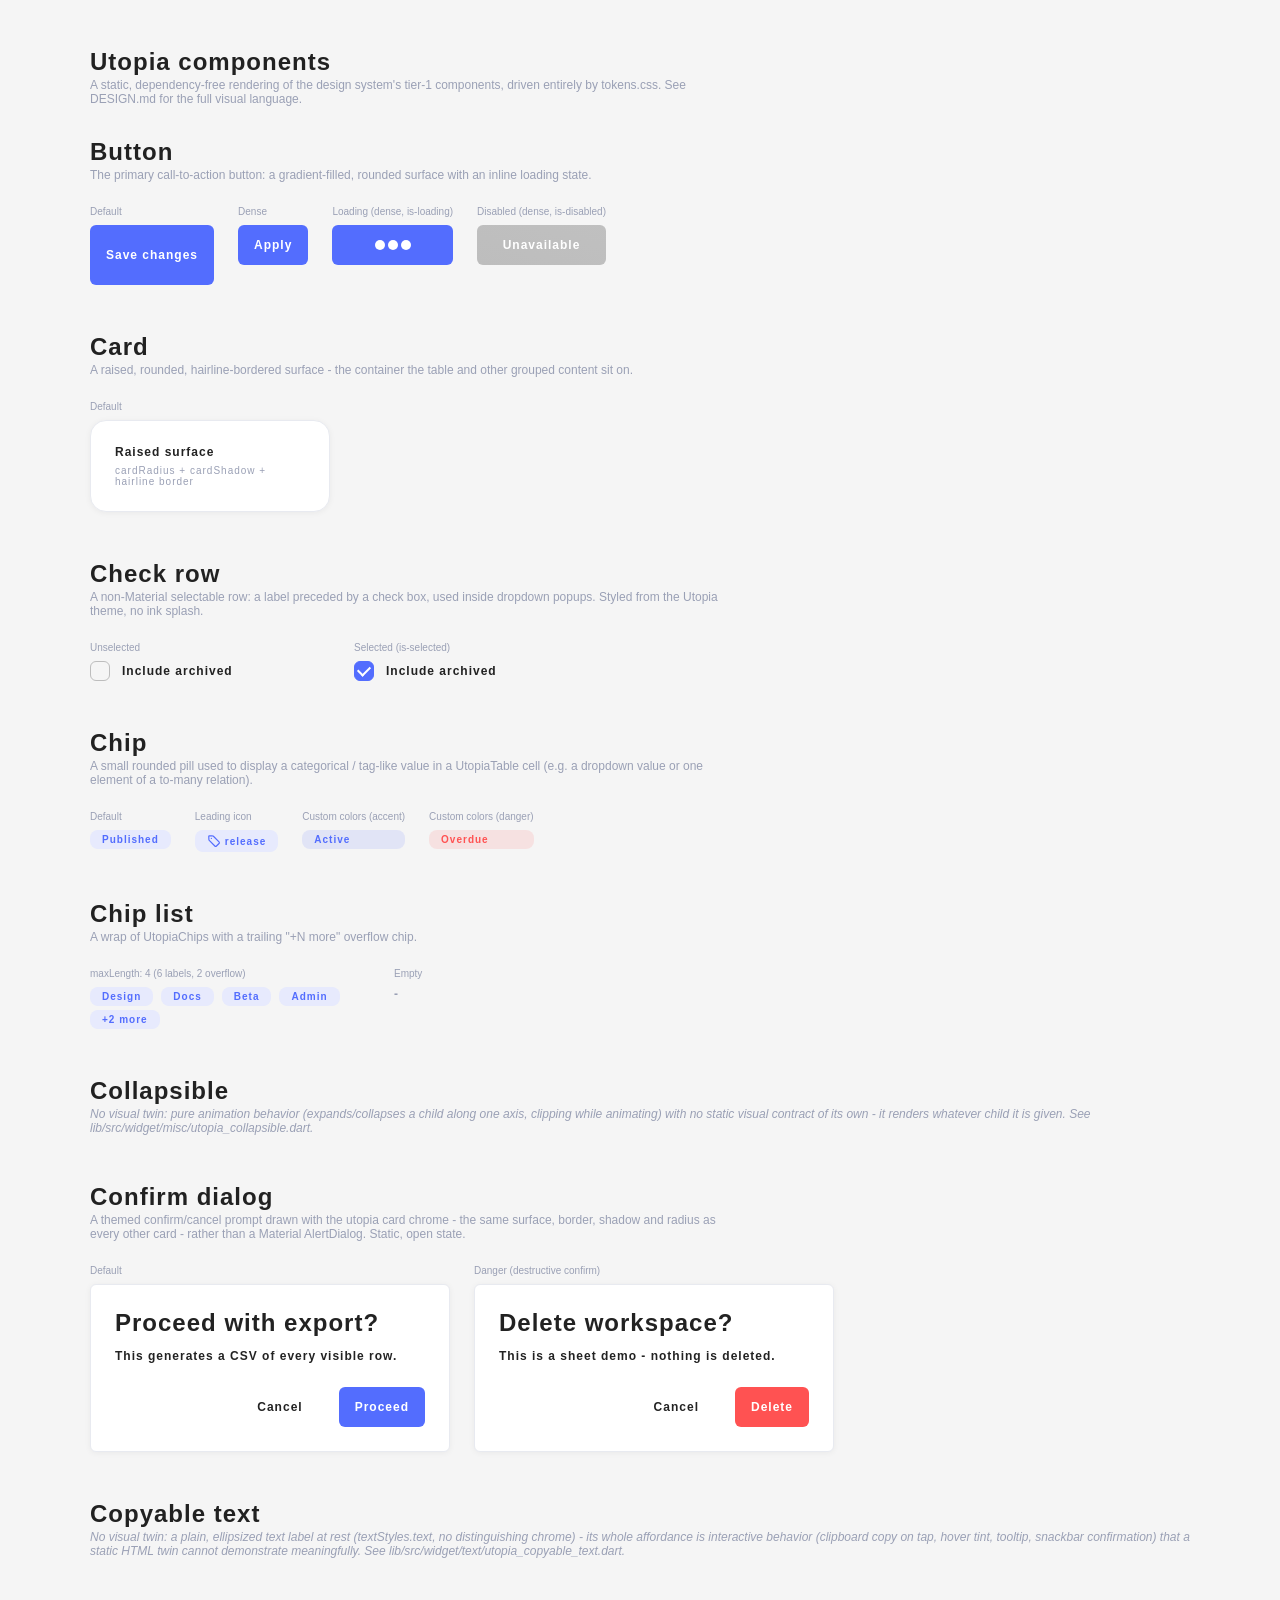
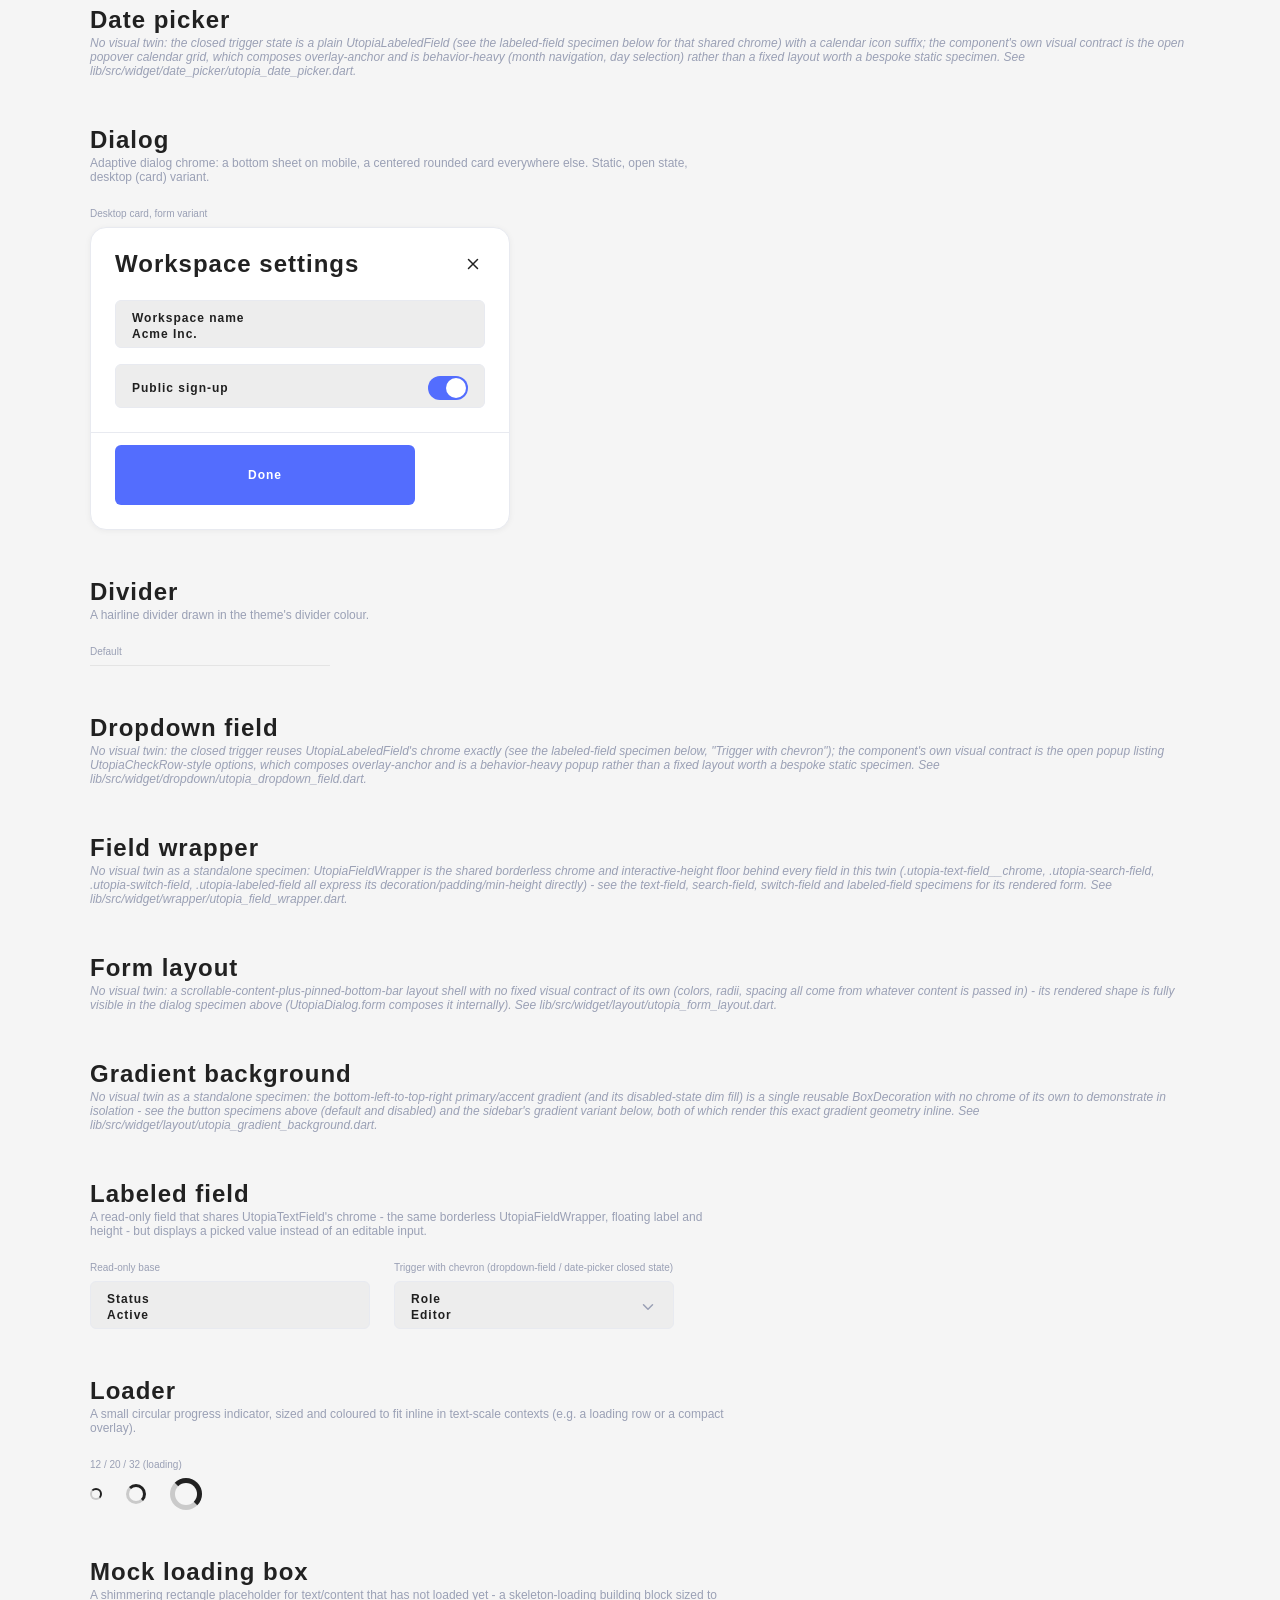
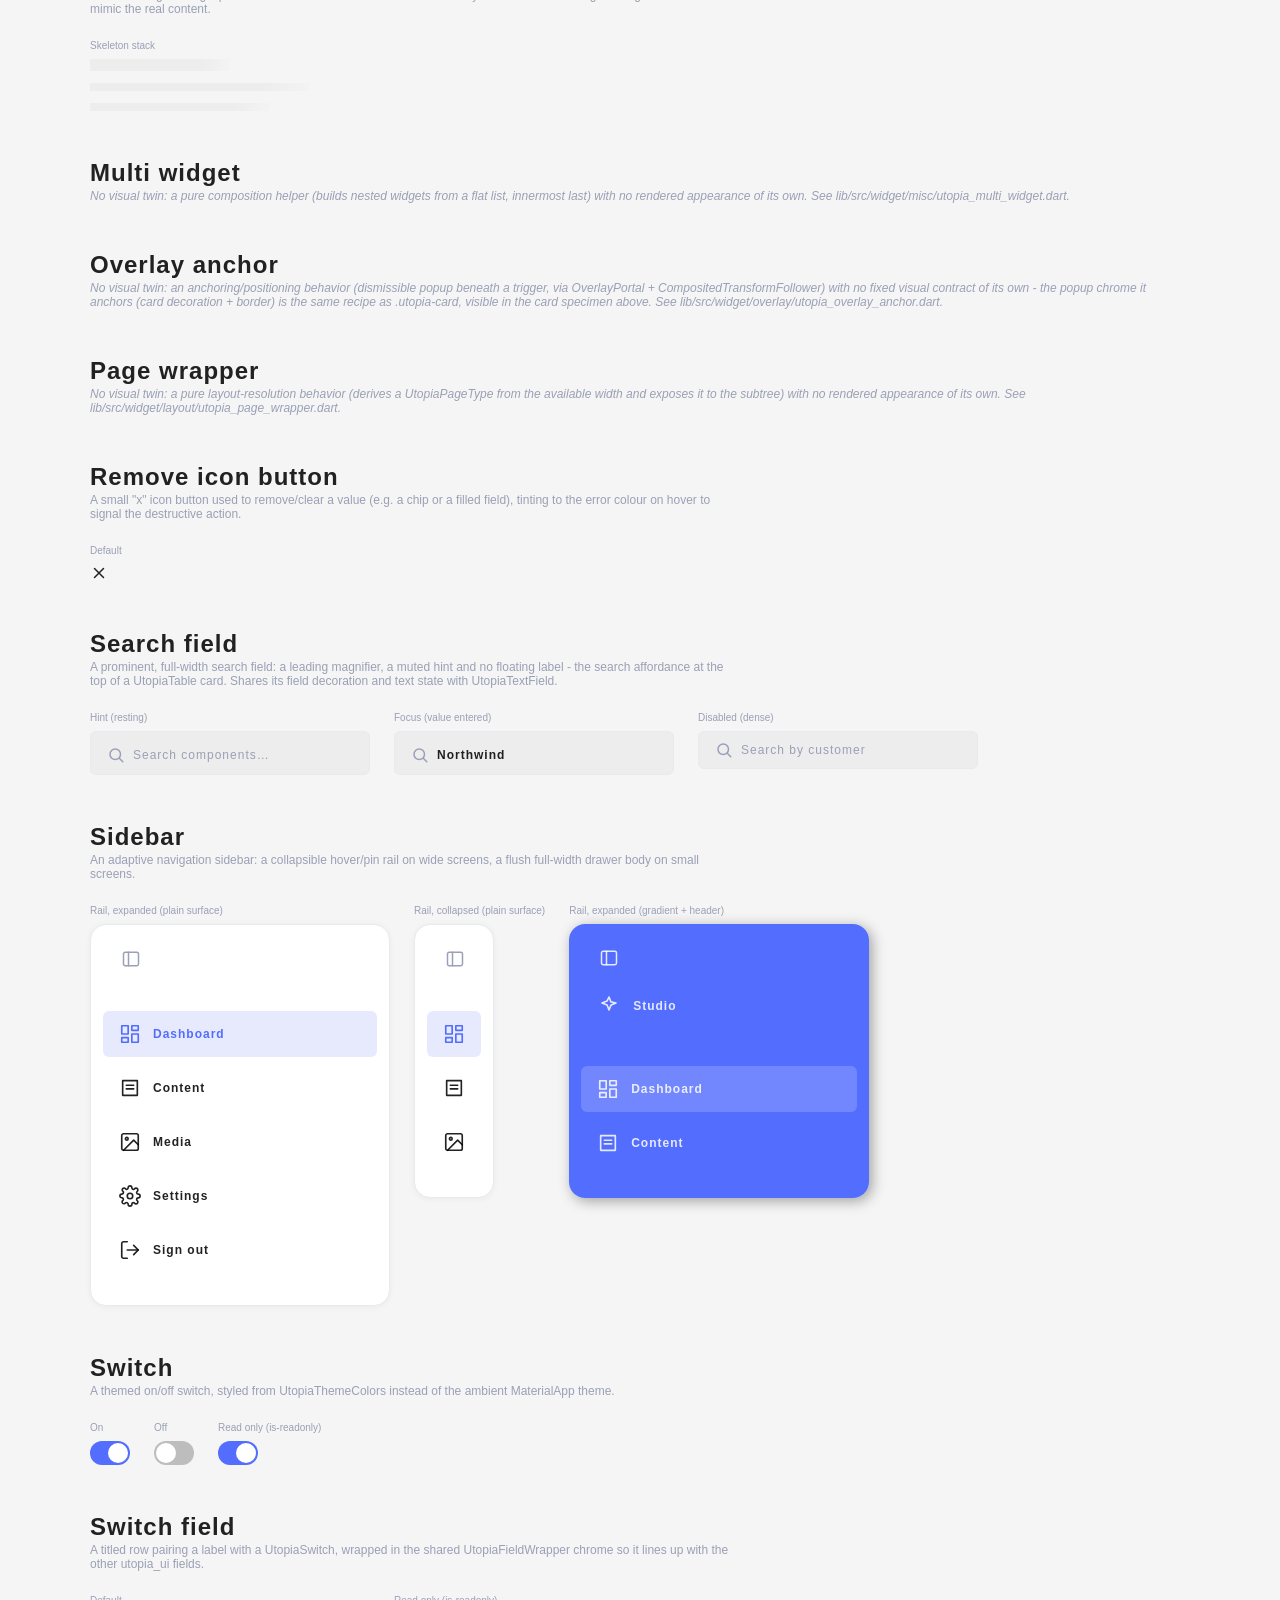
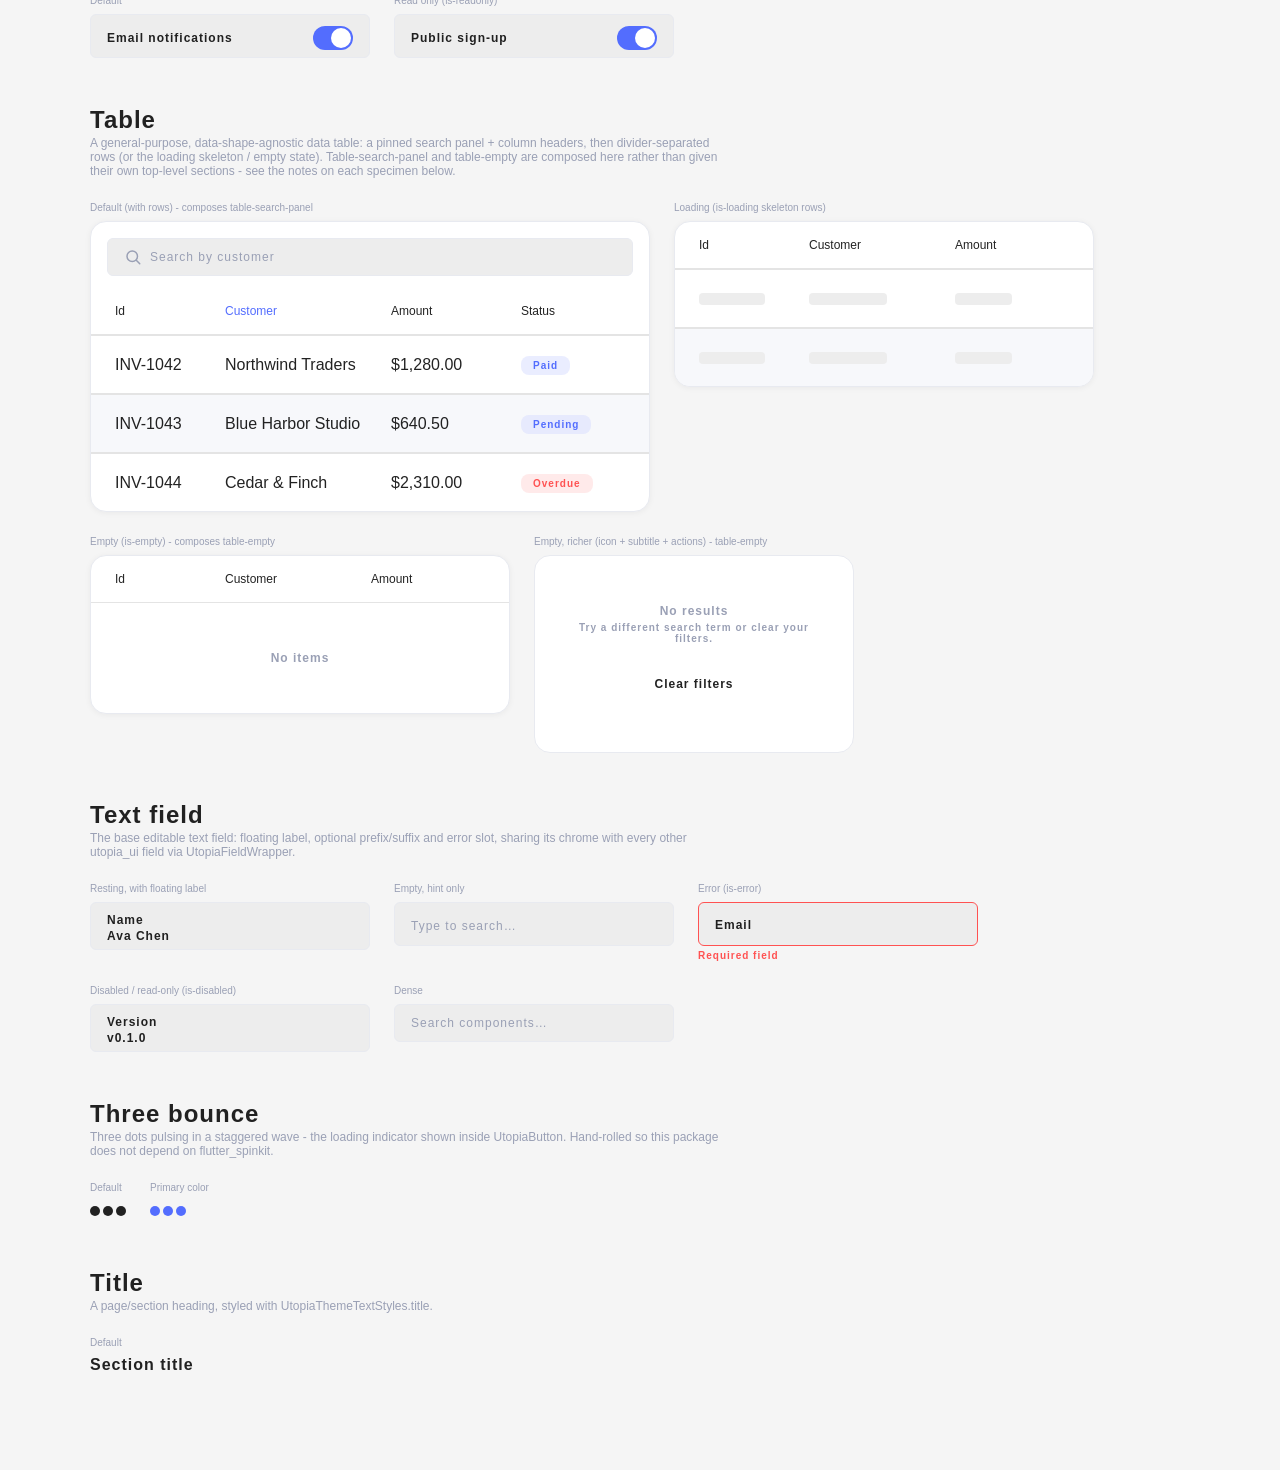
==== twin/components.html @ e517b55d "feat(protocol): twin tier-1 components, gallery and literals linter (validate_twin)" ====
<!--
  twin/components.html - the Utopia Design Protocol HTML twin.
  GENERATED-BY-HAND: this file is hand-authored (not codegen'd) per
  protocol/SPEC.md 4.4 (component markup contract) and 4.1 (bundle layout).
  Every component root below carries data-utopia-id="<manifest id>" and
  matches manifest/utopia.manifest.json in manifest order.

  PHASE 2 (A5a completion): every manifest component now has either a styled
  specimen or a "no visual twin" note entry here, so id coverage is 100% both
  directions (H4 contract, ledger/A.md). Styled: button, card, check-row,
  chip, chip-list, confirm-dialog, dialog, divider, labeled-field, loader,
  mock-loading-box, remove-icon-button, search-field, sidebar, switch,
  switch-field, table (+ table-empty, table-search-panel composed into it),
  text-field, three-bounce, title. Note entries (no visual twin): collapsible,
  copyable-text, date-picker, dropdown-field, field-wrapper, form-layout,
  gradient-background, multi-widget, overlay-anchor, page-wrapper - see
  ledger/checkpoints/A5-spec.md for the per-component rationale.
-->
<!doctype html>
<html lang="en">
<head>
  <meta charset="utf-8" />
  <meta name="viewport" content="width=device-width, initial-scale=1" />
  <title>Utopia Design Protocol - HTML twin (components)</title>
  <link rel="stylesheet" href="tokens.css" />
  <link rel="stylesheet" href="components.css" />
  <style>
    /* Page chrome only (not part of any component's visual contract). */
    body {
      margin: 0;
      background: var(--utopia-color-canvas);
      color: var(--utopia-color-text);
      font-family: var(--utopia-text-style-text-font-family), sans-serif;
    }
    .twin-page {
      max-width: 1100px; /* utopia-literal-ok: catalog page chrome, reading width */
      margin: 0 auto;
      padding: var(--utopia-spacing-xxxl) var(--utopia-spacing-xl);
    }
    .twin-page__intro {
      margin-bottom: var(--utopia-spacing-xxl);
    }
    .twin-section {
      margin-bottom: var(--utopia-spacing-xxxl);
    }
    .twin-section__name {
      font-family: var(--utopia-text-style-header-font-family), sans-serif;
      font-size: var(--utopia-text-style-header-font-size);
      font-weight: var(--utopia-text-style-header-font-weight);
      letter-spacing: var(--utopia-text-style-header-letter-spacing);
      color: var(--utopia-text-style-header-color);
      margin: 0 0 var(--utopia-spacing-xxs) 0;
    }
    .twin-section__description {
      font-size: var(--utopia-text-style-text-font-size);
      color: var(--utopia-color-hint);
      margin: 0 0 var(--utopia-spacing-xl) 0;
      max-width: 640px; /* utopia-literal-ok: catalog page chrome, prose width */
    }
    .twin-specimens {
      display: flex;
      flex-wrap: wrap;
      gap: var(--utopia-spacing-xl);
      align-items: flex-start;
    }
    .twin-specimen {
      display: flex;
      flex-direction: column;
      gap: var(--utopia-spacing-sm);
    }
    .twin-specimen__label {
      font-size: var(--utopia-text-style-caption-font-size);
      color: var(--utopia-color-hint);
    }
    /* "No visual twin" note entries (SPEC 4.4): a component id with no
       styled specimen still needs a data-utopia-id-carrying element, so id
       coverage stays 100% both directions. Not part of any component's
       visual contract - page chrome only. */
    .twin-note {
      font-size: var(--utopia-text-style-text-font-size);
      color: var(--utopia-color-hint);
      font-style: italic;
      margin: 0;
    }
  </style>
</head>
<body>
  <main class="twin-page">
    <div class="twin-page__intro">
      <h1 class="twin-section__name">Utopia components</h1>
      <p class="twin-section__description">
        A static, dependency-free rendering of the design system's tier-1
        components, driven entirely by tokens.css. See DESIGN.md for the
        full visual language.
      </p>
    </div>

    <!-- data-utopia-id="button" - manifest index 0 -->
    <section class="twin-section" data-utopia-id="button">
      <h2 class="twin-section__name">Button</h2>
      <p class="twin-section__description">
        The primary call-to-action button: a gradient-filled, rounded surface with an inline loading state.
      </p>
      <div class="twin-specimens">
        <div class="twin-specimen">
          <span class="twin-specimen__label">Default</span>
          <button class="utopia-button" data-utopia-id="button" type="button">
            <span class="utopia-button__label">Save changes</span>
          </button>
        </div>
        <div class="twin-specimen">
          <span class="twin-specimen__label">Dense</span>
          <button class="utopia-button utopia-button--dense" data-utopia-id="button" type="button" style="max-width: 180px;">
            <span class="utopia-button__label">Apply</span>
          </button>
        </div>
        <div class="twin-specimen">
          <span class="twin-specimen__label">Loading (dense, is-loading)</span>
          <button class="utopia-button utopia-button--dense is-loading" data-utopia-id="button" type="button" style="max-width: 180px;">
            <span class="utopia-button__label">Apply</span>
            <span class="utopia-button__dots" aria-hidden="true">
              <span class="utopia-button__dot"></span>
              <span class="utopia-button__dot"></span>
              <span class="utopia-button__dot"></span>
            </span>
          </button>
        </div>
        <div class="twin-specimen">
          <span class="twin-specimen__label">Disabled (dense, is-disabled)</span>
          <button class="utopia-button utopia-button--dense is-disabled" data-utopia-id="button" type="button" disabled style="max-width: 180px;">
            <span class="utopia-button__label">Unavailable</span>
          </button>
        </div>
      </div>
    </section>

    <!-- data-utopia-id="card" - manifest index 1 -->
    <section class="twin-section" data-utopia-id="card">
      <h2 class="twin-section__name">Card</h2>
      <p class="twin-section__description">
        A raised, rounded, hairline-bordered surface - the container the table and other grouped content sit on.
      </p>
      <div class="twin-specimens">
        <div class="twin-specimen">
          <span class="twin-specimen__label">Default</span>
          <div class="utopia-card" data-utopia-id="card" style="width: 240px;">
            <div class="utopia-card__content">
              <p class="utopia-text-field__label" style="margin: 0 0 6px 0;">Raised surface</p>
              <p class="utopia-text-field__hint" style="font-size: var(--utopia-text-style-caption-font-size);">
                cardRadius + cardShadow + hairline border
              </p>
            </div>
          </div>
        </div>
      </div>
    </section>

    <!-- data-utopia-id="check-row" - manifest index 2 -->
    <section class="twin-section" data-utopia-id="check-row">
      <h2 class="twin-section__name">Check row</h2>
      <p class="twin-section__description">
        A non-Material selectable row: a label preceded by a check box, used inside dropdown popups. Styled from the Utopia theme, no ink splash.
      </p>
      <div class="twin-specimens">
        <div class="twin-specimen">
          <span class="twin-specimen__label">Unselected</span>
          <button class="utopia-check-row" data-utopia-id="check-row" type="button" style="width: 240px;">
            <span class="utopia-check-row__box" aria-hidden="true"></span>
            <span class="utopia-check-row__label">Include archived</span>
          </button>
        </div>
        <div class="twin-specimen">
          <span class="twin-specimen__label">Selected (is-selected)</span>
          <button class="utopia-check-row is-selected" data-utopia-id="check-row" type="button" style="width: 240px;">
            <span class="utopia-check-row__box" aria-hidden="true"></span>
            <span class="utopia-check-row__label">Include archived</span>
          </button>
        </div>
      </div>
    </section>

    <!-- data-utopia-id="chip" - manifest index 3 -->
    <section class="twin-section" data-utopia-id="chip">
      <h2 class="twin-section__name">Chip</h2>
      <p class="twin-section__description">
        A small rounded pill used to display a categorical / tag-like value in a UtopiaTable cell (e.g. a dropdown value or one element of a to-many relation).
      </p>
      <div class="twin-specimens">
        <div class="twin-specimen">
          <span class="twin-specimen__label">Default</span>
          <span class="utopia-chip" data-utopia-id="chip">
            <span class="utopia-chip__label">Published</span>
          </span>
        </div>
        <div class="twin-specimen">
          <span class="twin-specimen__label">Leading icon</span>
          <span class="utopia-chip" data-utopia-id="chip">
            <span class="utopia-chip__leading" aria-hidden="true">
              <svg viewBox="0 0 24 24"><path d="M20.59 13.41 11 3.83A2 2 0 0 0 9.59 3.24L4 3a1 1 0 0 0-1 1l.24 5.59a2 2 0 0 0 .59 1.41l9.59 9.59a2 2 0 0 0 2.83 0l4.34-4.34a2 2 0 0 0 0-2.84Z" fill="none" stroke="currentColor" stroke-width="2" stroke-linecap="round" stroke-linejoin="round"/><circle cx="7.5" cy="7.5" r="1" fill="currentColor"/></svg>
            </span>
            <span class="utopia-chip__label">release</span>
          </span>
        </div>
        <div class="twin-specimen">
          <span class="twin-specimen__label">Custom colors (accent)</span>
          <span class="utopia-chip utopia-chip--accent" data-utopia-id="chip">
            <span class="utopia-chip__label">Active</span>
          </span>
        </div>
        <div class="twin-specimen">
          <span class="twin-specimen__label">Custom colors (danger)</span>
          <span class="utopia-chip utopia-chip--danger" data-utopia-id="chip">
            <span class="utopia-chip__label">Overdue</span>
          </span>
        </div>
      </div>
    </section>

    <!-- data-utopia-id="chip-list" - manifest index 4 -->
    <section class="twin-section" data-utopia-id="chip-list">
      <h2 class="twin-section__name">Chip list</h2>
      <p class="twin-section__description">
        A wrap of UtopiaChips with a trailing "+N more" overflow chip.
      </p>
      <div class="twin-specimens">
        <div class="twin-specimen">
          <span class="twin-specimen__label">maxLength: 4 (6 labels, 2 overflow)</span>
          <div class="utopia-chip-list" data-utopia-id="chip-list" style="width: 280px;">
            <span class="utopia-chip"><span class="utopia-chip__label">Design</span></span>
            <span class="utopia-chip"><span class="utopia-chip__label">Docs</span></span>
            <span class="utopia-chip"><span class="utopia-chip__label">Beta</span></span>
            <span class="utopia-chip"><span class="utopia-chip__label">Admin</span></span>
            <span class="utopia-chip"><span class="utopia-chip__label">+2 more</span></span>
          </div>
        </div>
        <div class="twin-specimen">
          <span class="twin-specimen__label">Empty</span>
          <div class="utopia-chip-list" data-utopia-id="chip-list" style="width: 200px;">
            <span class="utopia-chip-list--empty">-</span>
          </div>
        </div>
      </div>
    </section>

    <!-- data-utopia-id="collapsible" - manifest index 5 (no visual twin) -->
    <section class="twin-section" data-utopia-id="collapsible">
      <h2 class="twin-section__name">Collapsible</h2>
      <p class="twin-note" data-utopia-id="collapsible">
        No visual twin: pure animation behavior (expands/collapses a child along one axis, clipping while animating) with no static visual contract of its own - it renders whatever child it is given. See lib/src/widget/misc/utopia_collapsible.dart.
      </p>
    </section>

    <!-- data-utopia-id="confirm-dialog" - manifest index 6 -->
    <section class="twin-section" data-utopia-id="confirm-dialog">
      <h2 class="twin-section__name">Confirm dialog</h2>
      <p class="twin-section__description">
        A themed confirm/cancel prompt drawn with the utopia card chrome - the same surface, border, shadow and radius as every other card - rather than a Material AlertDialog. Static, open state.
      </p>
      <div class="twin-specimens">
        <div class="twin-specimen">
          <span class="twin-specimen__label">Default</span>
          <div class="utopia-confirm-dialog" data-utopia-id="confirm-dialog" style="width: 360px;">
            <p class="utopia-confirm-dialog__title">Proceed with export?</p>
            <p class="utopia-confirm-dialog__subtitle">This generates a CSV of every visible row.</p>
            <div class="utopia-confirm-dialog__actions">
              <button class="utopia-confirm-dialog__ghost" type="button">Cancel</button>
              <button class="utopia-button utopia-button--dense utopia-confirm-dialog__confirm" type="button">
                <span class="utopia-button__label">Proceed</span>
              </button>
            </div>
          </div>
        </div>
        <div class="twin-specimen">
          <span class="twin-specimen__label">Danger (destructive confirm)</span>
          <div class="utopia-confirm-dialog" data-utopia-id="confirm-dialog" style="width: 360px;">
            <p class="utopia-confirm-dialog__title">Delete workspace?</p>
            <p class="utopia-confirm-dialog__subtitle">This is a sheet demo - nothing is deleted.</p>
            <div class="utopia-confirm-dialog__actions">
              <button class="utopia-confirm-dialog__ghost" type="button">Cancel</button>
              <button class="utopia-button utopia-button--dense utopia-button--danger utopia-confirm-dialog__confirm" type="button">
                <span class="utopia-button__label">Delete</span>
              </button>
            </div>
          </div>
        </div>
      </div>
    </section>

    <!-- data-utopia-id="copyable-text" - manifest index 7 (no visual twin) -->
    <section class="twin-section" data-utopia-id="copyable-text">
      <h2 class="twin-section__name">Copyable text</h2>
      <p class="twin-note" data-utopia-id="copyable-text">
        No visual twin: a plain, ellipsized text label at rest (textStyles.text, no distinguishing chrome) - its whole affordance is interactive behavior (clipboard copy on tap, hover tint, tooltip, snackbar confirmation) that a static HTML twin cannot demonstrate meaningfully. See lib/src/widget/text/utopia_copyable_text.dart.
      </p>
    </section>

    <!-- data-utopia-id="date-picker" - manifest index 8 (no visual twin) -->
    <section class="twin-section" data-utopia-id="date-picker">
      <h2 class="twin-section__name">Date picker</h2>
      <p class="twin-note" data-utopia-id="date-picker">
        No visual twin: the closed trigger state is a plain UtopiaLabeledField (see the labeled-field specimen below for that shared chrome) with a calendar icon suffix; the component's own visual contract is the open popover calendar grid, which composes overlay-anchor and is behavior-heavy (month navigation, day selection) rather than a fixed layout worth a bespoke static specimen. See lib/src/widget/date_picker/utopia_date_picker.dart.
      </p>
    </section>

    <!-- data-utopia-id="dialog" - manifest index 9 -->
    <section class="twin-section" data-utopia-id="dialog">
      <h2 class="twin-section__name">Dialog</h2>
      <p class="twin-section__description">
        Adaptive dialog chrome: a bottom sheet on mobile, a centered rounded card everywhere else. Static, open state, desktop (card) variant.
      </p>
      <div class="twin-specimens">
        <div class="twin-specimen">
          <span class="twin-specimen__label">Desktop card, form variant</span>
          <div class="utopia-dialog" data-utopia-id="dialog" style="width: 420px;">
            <div class="utopia-dialog__title-row">
              <p class="utopia-dialog__title">Workspace settings</p>
              <button class="utopia-dialog__close" type="button" aria-label="Close">
                <svg viewBox="0 0 24 24" width="18" height="18"><path d="M6 6l12 12M18 6 6 18" fill="none" stroke="currentColor" stroke-width="2" stroke-linecap="round"/></svg>
              </button>
            </div>
            <div class="utopia-dialog__body">
              <div class="utopia-text-field" style="width: 100%;">
                <div class="utopia-text-field__chrome">
                  <div class="utopia-text-field__body">
                    <p class="utopia-text-field__label">Workspace name</p>
                    <p class="utopia-text-field__value">Acme Inc.</p>
                  </div>
                </div>
              </div>
              <div class="utopia-switch-field">
                <p class="utopia-switch-field__title">Public sign-up</p>
                <span class="utopia-switch is-on" aria-hidden="true"><span class="utopia-switch__thumb"></span></span>
              </div>
            </div>
            <div class="utopia-dialog__bottom">
              <button class="utopia-button" type="button">
                <span class="utopia-button__label">Done</span>
              </button>
            </div>
          </div>
        </div>
      </div>
    </section>

    <!-- data-utopia-id="divider" - manifest index 10 -->
    <section class="twin-section" data-utopia-id="divider">
      <h2 class="twin-section__name">Divider</h2>
      <p class="twin-section__description">
        A hairline divider drawn in the theme's divider colour.
      </p>
      <div class="twin-specimens">
        <div class="twin-specimen">
          <span class="twin-specimen__label">Default</span>
          <hr class="utopia-divider" data-utopia-id="divider" style="width: 240px;" />
        </div>
      </div>
    </section>

    <!-- data-utopia-id="dropdown-field" - manifest index 11 (no visual twin) -->
    <section class="twin-section" data-utopia-id="dropdown-field">
      <h2 class="twin-section__name">Dropdown field</h2>
      <p class="twin-note" data-utopia-id="dropdown-field">
        No visual twin: the closed trigger reuses UtopiaLabeledField's chrome exactly (see the labeled-field specimen below, "Trigger with chevron"); the component's own visual contract is the open popup listing UtopiaCheckRow-style options, which composes overlay-anchor and is a behavior-heavy popup rather than a fixed layout worth a bespoke static specimen. See lib/src/widget/dropdown/utopia_dropdown_field.dart.
      </p>
    </section>

    <!-- data-utopia-id="field-wrapper" - manifest index 12 (no visual twin) -->
    <section class="twin-section" data-utopia-id="field-wrapper">
      <h2 class="twin-section__name">Field wrapper</h2>
      <p class="twin-note" data-utopia-id="field-wrapper">
        No visual twin as a standalone specimen: UtopiaFieldWrapper is the shared borderless chrome and interactive-height floor behind every field in this twin (.utopia-text-field__chrome, .utopia-search-field, .utopia-switch-field, .utopia-labeled-field all express its decoration/padding/min-height directly) - see the text-field, search-field, switch-field and labeled-field specimens for its rendered form. See lib/src/widget/wrapper/utopia_field_wrapper.dart.
      </p>
    </section>

    <!-- data-utopia-id="form-layout" - manifest index 13 (no visual twin) -->
    <section class="twin-section" data-utopia-id="form-layout">
      <h2 class="twin-section__name">Form layout</h2>
      <p class="twin-note" data-utopia-id="form-layout">
        No visual twin: a scrollable-content-plus-pinned-bottom-bar layout shell with no fixed visual contract of its own (colors, radii, spacing all come from whatever content is passed in) - its rendered shape is fully visible in the dialog specimen above (UtopiaDialog.form composes it internally). See lib/src/widget/layout/utopia_form_layout.dart.
      </p>
    </section>

    <!-- data-utopia-id="gradient-background" - manifest index 14 (no visual twin) -->
    <section class="twin-section" data-utopia-id="gradient-background">
      <h2 class="twin-section__name">Gradient background</h2>
      <p class="twin-note" data-utopia-id="gradient-background">
        No visual twin as a standalone specimen: the bottom-left-to-top-right primary/accent gradient (and its disabled-state dim fill) is a single reusable BoxDecoration with no chrome of its own to demonstrate in isolation - see the button specimens above (default and disabled) and the sidebar's gradient variant below, both of which render this exact gradient geometry inline. See lib/src/widget/layout/utopia_gradient_background.dart.
      </p>
    </section>

    <!-- data-utopia-id="labeled-field" - manifest index 15 -->
    <section class="twin-section" data-utopia-id="labeled-field">
      <h2 class="twin-section__name">Labeled field</h2>
      <p class="twin-section__description">
        A read-only field that shares UtopiaTextField's chrome - the same borderless UtopiaFieldWrapper, floating label and height - but displays a picked value instead of an editable input.
      </p>
      <div class="twin-specimens">
        <div class="twin-specimen">
          <span class="twin-specimen__label">Read-only base</span>
          <div class="utopia-labeled-field" data-utopia-id="labeled-field" style="width: 280px;">
            <div class="utopia-text-field__chrome">
              <div class="utopia-labeled-field__row">
                <div class="utopia-text-field__body">
                  <p class="utopia-text-field__label">Status</p>
                  <p class="utopia-text-field__value">Active</p>
                </div>
              </div>
            </div>
          </div>
        </div>
        <div class="twin-specimen">
          <span class="twin-specimen__label">Trigger with chevron (dropdown-field / date-picker closed state)</span>
          <div class="utopia-labeled-field" data-utopia-id="labeled-field" style="width: 280px;">
            <div class="utopia-text-field__chrome">
              <div class="utopia-labeled-field__row">
                <div class="utopia-text-field__body">
                  <p class="utopia-text-field__label">Role</p>
                  <p class="utopia-text-field__value">Editor</p>
                </div>
                <span class="utopia-labeled-field__suffix" aria-hidden="true">
                  <svg viewBox="0 0 24 24" width="18" height="18"><path d="M6 9l6 6 6-6" fill="none" stroke="currentColor" stroke-width="2" stroke-linecap="round" stroke-linejoin="round"/></svg>
                </span>
              </div>
            </div>
          </div>
        </div>
      </div>
    </section>

    <!-- data-utopia-id="loader" - manifest index 16 -->
    <section class="twin-section" data-utopia-id="loader">
      <h2 class="twin-section__name">Loader</h2>
      <p class="twin-section__description">
        A small circular progress indicator, sized and coloured to fit inline in text-scale contexts (e.g. a loading row or a compact overlay).
      </p>
      <div class="twin-specimens">
        <div class="twin-specimen">
          <span class="twin-specimen__label">12 / 20 / 32 (loading)</span>
          <div style="display: flex; align-items: center; gap: 24px;">
            <span class="utopia-loader" data-utopia-id="loader"><span class="utopia-loader__spinner"></span></span>
            <span class="utopia-loader utopia-loader--md" data-utopia-id="loader"><span class="utopia-loader__spinner"></span></span>
            <span class="utopia-loader utopia-loader--lg" data-utopia-id="loader"><span class="utopia-loader__spinner"></span></span>
          </div>
        </div>
      </div>
    </section>

    <!-- data-utopia-id="mock-loading-box" - manifest index 17 -->
    <section class="twin-section" data-utopia-id="mock-loading-box">
      <h2 class="twin-section__name">Mock loading box</h2>
      <p class="twin-section__description">
        A shimmering rectangle placeholder for text/content that has not loaded yet - a skeleton-loading building block sized to mimic the real content.
      </p>
      <div class="twin-specimens">
        <div class="twin-specimen">
          <span class="twin-specimen__label">Skeleton stack</span>
          <div style="display: flex; flex-direction: column; gap: 12px; width: 220px;">
            <span class="utopia-mock-loading-box" data-utopia-id="mock-loading-box" style="height: 12px; width: 140px;"></span>
            <span class="utopia-mock-loading-box" data-utopia-id="mock-loading-box" style="height: 8px; width: 220px;"></span>
            <span class="utopia-mock-loading-box" data-utopia-id="mock-loading-box" style="height: 8px; width: 180px;"></span>
          </div>
        </div>
      </div>
    </section>

    <!-- data-utopia-id="multi-widget" - manifest index 18 (no visual twin) -->
    <section class="twin-section" data-utopia-id="multi-widget">
      <h2 class="twin-section__name">Multi widget</h2>
      <p class="twin-note" data-utopia-id="multi-widget">
        No visual twin: a pure composition helper (builds nested widgets from a flat list, innermost last) with no rendered appearance of its own. See lib/src/widget/misc/utopia_multi_widget.dart.
      </p>
    </section>

    <!-- data-utopia-id="overlay-anchor" - manifest index 19 (no visual twin) -->
    <section class="twin-section" data-utopia-id="overlay-anchor">
      <h2 class="twin-section__name">Overlay anchor</h2>
      <p class="twin-note" data-utopia-id="overlay-anchor">
        No visual twin: an anchoring/positioning behavior (dismissible popup beneath a trigger, via OverlayPortal + CompositedTransformFollower) with no fixed visual contract of its own - the popup chrome it anchors (card decoration + border) is the same recipe as .utopia-card, visible in the card specimen above. See lib/src/widget/overlay/utopia_overlay_anchor.dart.
      </p>
    </section>

    <!-- data-utopia-id="page-wrapper" - manifest index 20 (no visual twin) -->
    <section class="twin-section" data-utopia-id="page-wrapper">
      <h2 class="twin-section__name">Page wrapper</h2>
      <p class="twin-note" data-utopia-id="page-wrapper">
        No visual twin: a pure layout-resolution behavior (derives a UtopiaPageType from the available width and exposes it to the subtree) with no rendered appearance of its own. See lib/src/widget/layout/utopia_page_wrapper.dart.
      </p>
    </section>

    <!-- data-utopia-id="remove-icon-button" - manifest index 21 -->
    <section class="twin-section" data-utopia-id="remove-icon-button">
      <h2 class="twin-section__name">Remove icon button</h2>
      <p class="twin-section__description">
        A small "x" icon button used to remove/clear a value (e.g. a chip or a filled field), tinting to the error colour on hover to signal the destructive action.
      </p>
      <div class="twin-specimens">
        <div class="twin-specimen">
          <span class="twin-specimen__label">Default</span>
          <button class="utopia-remove-icon-button" data-utopia-id="remove-icon-button" type="button" aria-label="Clear">
            <svg viewBox="0 0 24 24"><path d="M6 6l12 12M18 6 6 18"/></svg>
          </button>
        </div>
      </div>
    </section>

    <!-- data-utopia-id="search-field" - manifest index 22 -->
    <section class="twin-section" data-utopia-id="search-field">
      <h2 class="twin-section__name">Search field</h2>
      <p class="twin-section__description">
        A prominent, full-width search field: a leading magnifier, a muted hint and no floating label - the search affordance at the top of a UtopiaTable card. Shares its field decoration and text state with UtopiaTextField.
      </p>
      <div class="twin-specimens">
        <div class="twin-specimen">
          <span class="twin-specimen__label">Hint (resting)</span>
          <div class="utopia-search-field" data-utopia-id="search-field" style="width: 280px;">
            <span class="utopia-search-field__icon" aria-hidden="true">
              <svg viewBox="0 0 24 24"><circle cx="11" cy="11" r="7"/><path d="M21 21l-4.3-4.3"/></svg>
            </span>
            <input class="utopia-search-field__input" type="text" placeholder="Search components&hellip;" />
          </div>
        </div>
        <div class="twin-specimen">
          <span class="twin-specimen__label">Focus (value entered)</span>
          <div class="utopia-search-field" data-utopia-id="search-field" style="width: 280px;">
            <span class="utopia-search-field__icon" aria-hidden="true">
              <svg viewBox="0 0 24 24"><circle cx="11" cy="11" r="7"/><path d="M21 21l-4.3-4.3"/></svg>
            </span>
            <input class="utopia-search-field__input" type="text" value="Northwind" />
          </div>
        </div>
        <div class="twin-specimen">
          <span class="twin-specimen__label">Disabled (dense)</span>
          <div class="utopia-search-field utopia-search-field--dense is-disabled" data-utopia-id="search-field" style="width: 280px;">
            <span class="utopia-search-field__icon" aria-hidden="true">
              <svg viewBox="0 0 24 24"><circle cx="11" cy="11" r="7"/><path d="M21 21l-4.3-4.3"/></svg>
            </span>
            <input class="utopia-search-field__input" type="text" placeholder="Search by customer" disabled />
          </div>
        </div>
      </div>
    </section>

    <!-- data-utopia-id="sidebar" - manifest index 23 -->
    <section class="twin-section" data-utopia-id="sidebar">
      <h2 class="twin-section__name">Sidebar</h2>
      <p class="twin-section__description">
        An adaptive navigation sidebar: a collapsible hover/pin rail on wide screens, a flush full-width drawer body on small screens.
      </p>
      <div class="twin-specimens">
        <div class="twin-specimen">
          <span class="twin-specimen__label">Rail, expanded (plain surface)</span>
          <nav class="utopia-sidebar" data-utopia-id="sidebar">
            <div class="utopia-sidebar__toolbar">
              <span class="utopia-sidebar__toggle">
                <button class="utopia-sidebar__toggle-btn" type="button" aria-label="Collapse menu">
                  <svg viewBox="0 0 24 24"><rect x="3" y="4" width="18" height="16" rx="2"/><line x1="9" y1="4" x2="9" y2="20"/></svg>
                </button>
              </span>
            </div>
            <ul class="utopia-sidebar__items" role="list">
              <li>
                <button class="utopia-sidebar-tile is-selected" type="button">
                  <span class="utopia-sidebar-tile__icon" aria-hidden="true"><svg viewBox="0 0 24 24"><rect x="3" y="3" width="7" height="9"/><rect x="14" y="3" width="7" height="5"/><rect x="14" y="12" width="7" height="9"/><rect x="3" y="16" width="7" height="5"/></svg></span>
                  <span class="utopia-sidebar-tile__label">Dashboard</span>
                </button>
              </li>
              <li>
                <button class="utopia-sidebar-tile" type="button">
                  <span class="utopia-sidebar-tile__icon" aria-hidden="true"><svg viewBox="0 0 24 24"><path d="M4 4h16v16H4z"/><line x1="8" y1="9" x2="16" y2="9"/><line x1="8" y1="13" x2="16" y2="13"/></svg></span>
                  <span class="utopia-sidebar-tile__label">Content</span>
                </button>
              </li>
              <li>
                <button class="utopia-sidebar-tile" type="button">
                  <span class="utopia-sidebar-tile__icon" aria-hidden="true"><svg viewBox="0 0 24 24"><rect x="3" y="3" width="18" height="18" rx="2"/><circle cx="8.5" cy="8.5" r="1.5"/><path d="M21 15l-5-5L5 21"/></svg></span>
                  <span class="utopia-sidebar-tile__label">Media</span>
                </button>
              </li>
              <li>
                <button class="utopia-sidebar-tile" type="button">
                  <span class="utopia-sidebar-tile__icon" aria-hidden="true"><svg viewBox="0 0 24 24"><circle cx="12" cy="12" r="3"/><path d="M19.4 15a1.7 1.7 0 0 0 .3 1.9l.1.1a2 2 0 1 1-2.8 2.8l-.1-.1a1.7 1.7 0 0 0-1.9-.3 1.7 1.7 0 0 0-1 1.5V21a2 2 0 1 1-4 0v-.1a1.7 1.7 0 0 0-1-1.6 1.7 1.7 0 0 0-1.9.3l-.1.1a2 2 0 1 1-2.8-2.8l.1-.1a1.7 1.7 0 0 0 .3-1.9 1.7 1.7 0 0 0-1.5-1H3a2 2 0 1 1 0-4h.1a1.7 1.7 0 0 0 1.6-1 1.7 1.7 0 0 0-.3-1.9l-.1-.1a2 2 0 1 1 2.8-2.8l.1.1a1.7 1.7 0 0 0 1.9.3H9a1.7 1.7 0 0 0 1-1.5V3a2 2 0 1 1 4 0v.1a1.7 1.7 0 0 0 1 1.5 1.7 1.7 0 0 0 1.9-.3l.1-.1a2 2 0 1 1 2.8 2.8l-.1.1a1.7 1.7 0 0 0-.3 1.9V9a1.7 1.7 0 0 0 1.5 1H21a2 2 0 1 1 0 4h-.1a1.7 1.7 0 0 0-1.5 1Z"/></svg></span>
                  <span class="utopia-sidebar-tile__label">Settings</span>
                </button>
              </li>
              <li>
                <button class="utopia-sidebar-tile" type="button">
                  <span class="utopia-sidebar-tile__icon" aria-hidden="true"><svg viewBox="0 0 24 24"><path d="M9 21H5a2 2 0 0 1-2-2V5a2 2 0 0 1 2-2h4"/><path d="M16 17l5-5-5-5"/><line x1="21" y1="12" x2="9" y2="12"/></svg></span>
                  <span class="utopia-sidebar-tile__label">Sign out</span>
                </button>
              </li>
            </ul>
          </nav>
        </div>
        <div class="twin-specimen">
          <span class="twin-specimen__label">Rail, collapsed (plain surface)</span>
          <nav class="utopia-sidebar utopia-sidebar--collapsed" data-utopia-id="sidebar">
            <div class="utopia-sidebar__toolbar">
              <span class="utopia-sidebar__toggle">
                <button class="utopia-sidebar__toggle-btn" type="button" aria-label="Expand menu">
                  <svg viewBox="0 0 24 24"><rect x="3" y="4" width="18" height="16" rx="2"/><line x1="9" y1="4" x2="9" y2="20"/></svg>
                </button>
              </span>
            </div>
            <ul class="utopia-sidebar__items" role="list">
              <li>
                <button class="utopia-sidebar-tile is-selected" type="button">
                  <span class="utopia-sidebar-tile__icon" aria-hidden="true"><svg viewBox="0 0 24 24"><rect x="3" y="3" width="7" height="9"/><rect x="14" y="3" width="7" height="5"/><rect x="14" y="12" width="7" height="9"/><rect x="3" y="16" width="7" height="5"/></svg></span>
                  <span class="utopia-sidebar-tile__label">Dashboard</span>
                </button>
              </li>
              <li>
                <button class="utopia-sidebar-tile" type="button">
                  <span class="utopia-sidebar-tile__icon" aria-hidden="true"><svg viewBox="0 0 24 24"><path d="M4 4h16v16H4z"/><line x1="8" y1="9" x2="16" y2="9"/><line x1="8" y1="13" x2="16" y2="13"/></svg></span>
                  <span class="utopia-sidebar-tile__label">Content</span>
                </button>
              </li>
              <li>
                <button class="utopia-sidebar-tile" type="button">
                  <span class="utopia-sidebar-tile__icon" aria-hidden="true"><svg viewBox="0 0 24 24"><rect x="3" y="3" width="18" height="18" rx="2"/><circle cx="8.5" cy="8.5" r="1.5"/><path d="M21 15l-5-5L5 21"/></svg></span>
                  <span class="utopia-sidebar-tile__label">Media</span>
                </button>
              </li>
            </ul>
          </nav>
        </div>
        <div class="twin-specimen">
          <span class="twin-specimen__label">Rail, expanded (gradient + header)</span>
          <nav class="utopia-sidebar utopia-sidebar--gradient" data-utopia-id="sidebar">
            <div class="utopia-sidebar__toolbar">
              <span class="utopia-sidebar__toggle">
                <button class="utopia-sidebar__toggle-btn" type="button" aria-label="Collapse menu">
                  <svg viewBox="0 0 24 24"><rect x="3" y="4" width="18" height="16" rx="2"/><line x1="9" y1="4" x2="9" y2="20"/></svg>
                </button>
              </span>
            </div>
            <div class="utopia-sidebar__header">
              <span class="utopia-sidebar__header-icon" aria-hidden="true">
                <svg viewBox="0 0 24 24"><path d="M12 3l1.9 4.9L19 9l-4.9 1.9L12 16l-1.9-5L5 9l5-1.9Z"/></svg>
              </span>
              <span class="utopia-sidebar__header-label">Studio</span>
            </div>
            <ul class="utopia-sidebar__items" role="list">
              <li>
                <button class="utopia-sidebar-tile is-selected" type="button">
                  <span class="utopia-sidebar-tile__icon" aria-hidden="true"><svg viewBox="0 0 24 24"><rect x="3" y="3" width="7" height="9"/><rect x="14" y="3" width="7" height="5"/><rect x="14" y="12" width="7" height="9"/><rect x="3" y="16" width="7" height="5"/></svg></span>
                  <span class="utopia-sidebar-tile__label">Dashboard</span>
                </button>
              </li>
              <li>
                <button class="utopia-sidebar-tile" type="button">
                  <span class="utopia-sidebar-tile__icon" aria-hidden="true"><svg viewBox="0 0 24 24"><path d="M4 4h16v16H4z"/><line x1="8" y1="9" x2="16" y2="9"/><line x1="8" y1="13" x2="16" y2="13"/></svg></span>
                  <span class="utopia-sidebar-tile__label">Content</span>
                </button>
              </li>
            </ul>
          </nav>
        </div>
      </div>
    </section>

    <!-- data-utopia-id="switch" - manifest index 24 -->
    <section class="twin-section" data-utopia-id="switch">
      <h2 class="twin-section__name">Switch</h2>
      <p class="twin-section__description">
        A themed on/off switch, styled from UtopiaThemeColors instead of the ambient MaterialApp theme.
      </p>
      <div class="twin-specimens">
        <div class="twin-specimen">
          <span class="twin-specimen__label">On</span>
          <span class="utopia-switch is-on" data-utopia-id="switch"><span class="utopia-switch__thumb"></span></span>
        </div>
        <div class="twin-specimen">
          <span class="twin-specimen__label">Off</span>
          <span class="utopia-switch" data-utopia-id="switch"><span class="utopia-switch__thumb"></span></span>
        </div>
        <div class="twin-specimen">
          <span class="twin-specimen__label">Read only (is-readonly)</span>
          <span class="utopia-switch is-on is-readonly" data-utopia-id="switch"><span class="utopia-switch__thumb"></span></span>
        </div>
      </div>
    </section>

    <!-- data-utopia-id="switch-field" - manifest index 25 -->
    <section class="twin-section" data-utopia-id="switch-field">
      <h2 class="twin-section__name">Switch field</h2>
      <p class="twin-section__description">
        A titled row pairing a label with a UtopiaSwitch, wrapped in the shared UtopiaFieldWrapper chrome so it lines up with the other utopia_ui fields.
      </p>
      <div class="twin-specimens">
        <div class="twin-specimen">
          <span class="twin-specimen__label">Default</span>
          <div class="utopia-switch-field" data-utopia-id="switch-field" style="width: 280px;">
            <p class="utopia-switch-field__title">Email notifications</p>
            <span class="utopia-switch is-on" aria-hidden="true"><span class="utopia-switch__thumb"></span></span>
          </div>
        </div>
        <div class="twin-specimen">
          <span class="twin-specimen__label">Read only (is-readonly)</span>
          <div class="utopia-switch-field" data-utopia-id="switch-field" style="width: 280px;">
            <p class="utopia-switch-field__title">Public sign-up</p>
            <span class="utopia-switch is-on is-readonly" aria-hidden="true"><span class="utopia-switch__thumb"></span></span>
          </div>
        </div>
      </div>
    </section>

    <!-- data-utopia-id="table" - manifest index 26 -->
    <!-- data-utopia-id="table-empty" - manifest index 27 (composed: empty state within this section) -->
    <!-- data-utopia-id="table-search-panel" - manifest index 28 (composed: search panel within this section) -->
    <section class="twin-section" data-utopia-id="table">
      <h2 class="twin-section__name">Table</h2>
      <p class="twin-section__description">
        A general-purpose, data-shape-agnostic data table: a pinned search panel + column headers, then divider-separated rows (or the loading skeleton / empty state). Table-search-panel and table-empty are composed here rather than given their own top-level sections - see the notes on each specimen below.
      </p>
      <div class="twin-specimens">
        <div class="twin-specimen">
          <span class="twin-specimen__label">Default (with rows) - composes table-search-panel</span>
          <div class="utopia-table" data-utopia-id="table" style="width: 560px;">
            <div class="utopia-table-search-panel" data-utopia-id="table-search-panel">
              <div class="utopia-table-search-panel__search">
                <div class="utopia-search-field utopia-search-field--dense">
                  <span class="utopia-search-field__icon" aria-hidden="true">
                    <svg viewBox="0 0 24 24"><circle cx="11" cy="11" r="7"/><path d="M21 21l-4.3-4.3"/></svg>
                  </span>
                  <input class="utopia-search-field__input" type="text" placeholder="Search by customer" />
                </div>
              </div>
            </div>
            <div class="utopia-table__header">
              <span class="utopia-table__header-cell utopia-table__header-cell--id">Id</span>
              <span class="utopia-table__header-cell utopia-table__header-cell--customer utopia-table__header-cell--active">Customer</span>
              <span class="utopia-table__header-cell utopia-table__header-cell--amount">Amount</span>
              <span class="utopia-table__header-cell utopia-table__header-cell--status">Status</span>
            </div>
            <hr class="utopia-divider" />
            <div class="utopia-table__row">
              <span class="utopia-table__cell utopia-table__cell--id">INV-1042</span>
              <span class="utopia-table__cell utopia-table__cell--customer">Northwind Traders</span>
              <span class="utopia-table__cell utopia-table__cell--amount">$1,280.00</span>
              <span class="utopia-table__cell utopia-table__cell--status">
                <span class="utopia-chip utopia-chip--accent"><span class="utopia-chip__label">Paid</span></span>
              </span>
            </div>
            <hr class="utopia-divider" />
            <div class="utopia-table__row utopia-table__row--alt">
              <span class="utopia-table__cell utopia-table__cell--id">INV-1043</span>
              <span class="utopia-table__cell utopia-table__cell--customer">Blue Harbor Studio</span>
              <span class="utopia-table__cell utopia-table__cell--amount">$640.50</span>
              <span class="utopia-table__cell utopia-table__cell--status">
                <span class="utopia-chip"><span class="utopia-chip__label">Pending</span></span>
              </span>
            </div>
            <hr class="utopia-divider" />
            <div class="utopia-table__row">
              <span class="utopia-table__cell utopia-table__cell--id">INV-1044</span>
              <span class="utopia-table__cell utopia-table__cell--customer">Cedar &amp; Finch</span>
              <span class="utopia-table__cell utopia-table__cell--amount">$2,310.00</span>
              <span class="utopia-table__cell utopia-table__cell--status">
                <span class="utopia-chip utopia-chip--danger"><span class="utopia-chip__label">Overdue</span></span>
              </span>
            </div>
          </div>
        </div>
        <div class="twin-specimen">
          <span class="twin-specimen__label">Loading (is-loading skeleton rows)</span>
          <div class="utopia-table is-loading" data-utopia-id="table" style="width: 420px;">
            <div class="utopia-table__header">
              <span class="utopia-table__header-cell utopia-table__header-cell--id">Id</span>
              <span class="utopia-table__header-cell utopia-table__header-cell--customer">Customer</span>
              <span class="utopia-table__header-cell utopia-table__header-cell--amount">Amount</span>
            </div>
            <hr class="utopia-divider" />
            <div class="utopia-table__row utopia-table__row--loading">
              <span class="utopia-table__cell utopia-table__cell--id"><span class="utopia-table__skeleton-bar" style="width: 70%;"></span></span>
              <span class="utopia-table__cell utopia-table__cell--customer"><span class="utopia-table__skeleton-bar"></span></span>
              <span class="utopia-table__cell utopia-table__cell--amount"><span class="utopia-table__skeleton-bar" style="width: 50%;"></span></span>
            </div>
            <hr class="utopia-divider" />
            <div class="utopia-table__row utopia-table__row--loading utopia-table__row--alt">
              <span class="utopia-table__cell utopia-table__cell--id"><span class="utopia-table__skeleton-bar" style="width: 70%;"></span></span>
              <span class="utopia-table__cell utopia-table__cell--customer"><span class="utopia-table__skeleton-bar"></span></span>
              <span class="utopia-table__cell utopia-table__cell--amount"><span class="utopia-table__skeleton-bar" style="width: 50%;"></span></span>
            </div>
          </div>
        </div>
        <div class="twin-specimen">
          <span class="twin-specimen__label">Empty (is-empty) - composes table-empty</span>
          <div class="utopia-table is-empty" data-utopia-id="table" style="width: 420px;">
            <div class="utopia-table__header">
              <span class="utopia-table__header-cell utopia-table__header-cell--id">Id</span>
              <span class="utopia-table__header-cell utopia-table__header-cell--customer">Customer</span>
              <span class="utopia-table__header-cell utopia-table__header-cell--amount">Amount</span>
            </div>
            <hr class="utopia-divider" />
            <div class="utopia-table-empty" data-utopia-id="table-empty">
              <p class="utopia-table-empty__title">No items</p>
            </div>
          </div>
        </div>
        <div class="twin-specimen">
          <span class="twin-specimen__label">Empty, richer (icon + subtitle + actions) - table-empty</span>
          <div class="utopia-table-empty" data-utopia-id="table-empty" style="width: 320px; border: var(--utopia-border-thin) solid var(--utopia-color-border); border-radius: var(--utopia-theme-card-radius); background: var(--utopia-color-surface);">
            <p class="utopia-table-empty__title">No results</p>
            <p class="utopia-table-empty__subtitle">Try a different search term or clear your filters.</p>
            <div class="utopia-table-empty__actions">
              <button class="utopia-confirm-dialog__ghost" type="button">Clear filters</button>
            </div>
          </div>
        </div>
      </div>
    </section>

    <!-- data-utopia-id="text-field" - manifest index 29 -->
    <section class="twin-section" data-utopia-id="text-field">
      <h2 class="twin-section__name">Text field</h2>
      <p class="twin-section__description">
        The base editable text field: floating label, optional prefix/suffix and error slot, sharing its chrome with every other utopia_ui field via UtopiaFieldWrapper.
      </p>
      <div class="twin-specimens">
        <div class="twin-specimen">
          <span class="twin-specimen__label">Resting, with floating label</span>
          <div class="utopia-text-field" data-utopia-id="text-field" style="width: 280px;">
            <div class="utopia-text-field__chrome">
              <div class="utopia-text-field__body">
                <p class="utopia-text-field__label">Name</p>
                <p class="utopia-text-field__value">Ava Chen</p>
              </div>
            </div>
          </div>
        </div>
        <div class="twin-specimen">
          <span class="twin-specimen__label">Empty, hint only</span>
          <div class="utopia-text-field" data-utopia-id="text-field" style="width: 280px;">
            <div class="utopia-text-field__chrome">
              <div class="utopia-text-field__body">
                <p class="utopia-text-field__hint">Type to search&hellip;</p>
              </div>
            </div>
          </div>
        </div>
        <div class="twin-specimen">
          <span class="twin-specimen__label">Error (is-error)</span>
          <div class="utopia-text-field is-error" data-utopia-id="text-field" style="width: 280px;">
            <div class="utopia-text-field__chrome">
              <div class="utopia-text-field__body">
                <p class="utopia-text-field__label">Email</p>
              </div>
            </div>
            <p class="utopia-text-field__error">Required field</p>
          </div>
        </div>
        <div class="twin-specimen">
          <span class="twin-specimen__label">Disabled / read-only (is-disabled)</span>
          <div class="utopia-text-field is-disabled" data-utopia-id="text-field" style="width: 280px;">
            <div class="utopia-text-field__chrome">
              <div class="utopia-text-field__body">
                <p class="utopia-text-field__label">Version</p>
                <p class="utopia-text-field__value">v0.1.0</p>
              </div>
            </div>
          </div>
        </div>
        <div class="twin-specimen">
          <span class="twin-specimen__label">Dense</span>
          <div class="utopia-text-field utopia-text-field--dense" data-utopia-id="text-field" style="width: 280px;">
            <div class="utopia-text-field__chrome">
              <div class="utopia-text-field__body">
                <p class="utopia-text-field__hint">Search components&hellip;</p>
              </div>
            </div>
          </div>
        </div>
      </div>
    </section>

    <!-- data-utopia-id="three-bounce" - manifest index 30 -->
    <section class="twin-section" data-utopia-id="three-bounce">
      <h2 class="twin-section__name">Three bounce</h2>
      <p class="twin-section__description">
        Three dots pulsing in a staggered wave - the loading indicator shown inside UtopiaButton. Hand-rolled so this package does not depend on flutter_spinkit.
      </p>
      <div class="twin-specimens">
        <div class="twin-specimen">
          <span class="twin-specimen__label">Default</span>
          <span class="utopia-three-bounce" data-utopia-id="three-bounce">
            <span class="utopia-three-bounce__dot"></span>
            <span class="utopia-three-bounce__dot"></span>
            <span class="utopia-three-bounce__dot"></span>
          </span>
        </div>
        <div class="twin-specimen">
          <span class="twin-specimen__label">Primary color</span>
          <span class="utopia-three-bounce utopia-three-bounce--primary" data-utopia-id="three-bounce">
            <span class="utopia-three-bounce__dot"></span>
            <span class="utopia-three-bounce__dot"></span>
            <span class="utopia-three-bounce__dot"></span>
          </span>
        </div>
      </div>
    </section>

    <!-- data-utopia-id="title" - manifest index 31 -->
    <section class="twin-section" data-utopia-id="title">
      <h2 class="twin-section__name">Title</h2>
      <p class="twin-section__description">
        A page/section heading, styled with UtopiaThemeTextStyles.title.
      </p>
      <div class="twin-specimens">
        <div class="twin-specimen">
          <span class="twin-specimen__label">Default</span>
          <p class="utopia-title" data-utopia-id="title">Section title</p>
        </div>
      </div>
    </section>

  </main>
</body>
</html>
---- twin/tokens.css ----
/* GENERATED by utopia_design_tools:generate_twin from tokens/utopia.tokens.json - do not edit. */
/* Regenerate: dart run utopia_design_tools:generate_twin tokens/utopia.tokens.json */
/* profileVersion: 0.2.0 */
:root {
  --utopia-x: 4;
  --utopia-spacing-xxs: 2px;
  --utopia-spacing-xs: 4px;
  --utopia-spacing-sm: 8px;
  --utopia-spacing-md: 12px;
  --utopia-spacing-lg: 16px;
  --utopia-spacing-xl: 24px;
  --utopia-spacing-xxl: 32px;
  --utopia-spacing-xxxl: 48px;
  --utopia-radius-xs: 4px;
  --utopia-radius-sm: 6px;
  --utopia-radius-md: 8px;
  --utopia-radius-lg: 12px;
  --utopia-radius-xl: 16px;
  --utopia-radius-full: 9999px;
  --utopia-border-hairline: 1px;
  --utopia-border-thin: 1.5px;
  --utopia-border-thick: 2px;
  --utopia-shadow-sm: 0 1px 6px 0 rgb(0 0 0 / 0.051);
  --utopia-shadow-md: 0 2px 10px 0 rgb(0 0 0 / 0.149);
  --utopia-shadow-lg: 3px 3px 14px 0 rgb(0 0 0 / 0.349);
  --utopia-font-weight-regular: 400;
  --utopia-font-weight-medium: 500;
  --utopia-font-weight-semi-bold: 600;
  --utopia-font-weight-bold: 700;
  --utopia-duration-xs: 100ms;
  --utopia-duration-sm: 150ms;
  --utopia-duration-md: 200ms;
  --utopia-duration-lg: 300ms;
  --utopia-duration-xl: 400ms;
  --utopia-breakpoint-tablet: 600px;
  --utopia-breakpoint-web: 900px;
  --utopia-breakpoint-sidebar: 1000px;
  --utopia-color-primary: #536dfe;
  --utopia-color-accent: #536dfe;
  --utopia-color-field: #ededed;
  --utopia-color-canvas: #f5f5f5;
  --utopia-color-error: #ff5252;
  --utopia-color-disabled: #bdbdbd;
  --utopia-color-text: rgb(0 0 0 / 0.8667);
  --utopia-color-surface: #ffffff;
  --utopia-color-border: #e8eaf0;
  --utopia-color-row-alt: #f7f8fb;
  --utopia-color-hover: #eff1f8;
  --utopia-color-chip-background: #e7eafd;
  --utopia-color-chip-foreground: #536dfe;
  --utopia-color-hint: #9aa0b5;
  --utopia-color-on-colored-content: rgb(255 255 255 / 0.851);
  --utopia-color-on-colored-selected: rgb(255 255 255 / 0.1804);
  --utopia-color-on-colored-hover: rgb(255 255 255 / 0.0784);
  --utopia-text-style-header-font-family: Sora;
  --utopia-text-style-header-font-size: 24px;
  --utopia-text-style-header-font-weight: 600;
  --utopia-text-style-header-letter-spacing: 1px;
  --utopia-text-style-header-color: rgb(0 0 0 / 0.8667);
  --utopia-text-style-label-font-family: Sora;
  --utopia-text-style-label-font-size: 12px;
  --utopia-text-style-label-font-weight: 600;
  --utopia-text-style-label-letter-spacing: 1px;
  --utopia-text-style-label-color: rgb(0 0 0 / 0.8667);
  --utopia-text-style-text-font-family: Sora;
  --utopia-text-style-text-font-size: 12px;
  --utopia-text-style-text-font-weight: 600;
  --utopia-text-style-text-letter-spacing: 1px;
  --utopia-text-style-text-color: rgb(0 0 0 / 0.8667);
  --utopia-text-style-title-font-family: Sora;
  --utopia-text-style-title-font-size: 16px;
  --utopia-text-style-title-font-weight: 600;
  --utopia-text-style-title-letter-spacing: 1px;
  --utopia-text-style-title-color: rgb(0 0 0 / 0.8667);
  --utopia-text-style-caption-font-family: Sora;
  --utopia-text-style-caption-font-size: 10px;
  --utopia-text-style-caption-font-weight: 600;
  --utopia-text-style-caption-letter-spacing: 1px;
  --utopia-text-style-caption-color: rgb(0 0 0 / 0.8667);
  --utopia-text-style-button-font-family: Sora;
  --utopia-text-style-button-font-size: 12px;
  --utopia-text-style-button-font-weight: 600;
  --utopia-text-style-button-letter-spacing: 1px;
  --utopia-text-style-button-color: #ffffff;
  --utopia-theme-border-radius: var(--utopia-radius-sm);
  --utopia-theme-card-radius: var(--utopia-radius-xl);
  --utopia-theme-field-content-padding-top: 10px;
  --utopia-theme-field-content-padding-right: var(--utopia-spacing-lg);
  --utopia-theme-field-content-padding-bottom: 6px;
  --utopia-theme-field-content-padding-left: var(--utopia-spacing-lg);
  --utopia-theme-field-min-height: 44px;
  --utopia-theme-page-top-padding: var(--utopia-spacing-xxxl);
  --utopia-theme-tile-height: 58px;
}

/* The twin does not bundle fonts: gallery pages load the family named above from
   the system font stack or a webfont of the consumer's choosing (see A5). */
---- twin/components.css ----
/* twin/components.css - hand-authored component styles for the Utopia Design
   Protocol HTML twin. Every visual value below resolves through a
   var(--utopia-*) custom property (or calc() of one) generated by
   twin/tokens.css, per protocol/SPEC.md 4.4/4.5. Raw px values that mirror a
   Dart *literal* constant (not a token) carry a `utopia-literal-ok` comment
   pointing at the constant they mirror - see SPEC 4.5.

   PHASE 2 (A5a completion): all tier-1 specimens (button, card, check-row,
   chip, chip-list, confirm-dialog, dialog, divider, labeled-field, loader,
   search-field, sidebar, switch, table (+ table-empty, table-search-panel),
   text-field, title) plus the small tier-2 components that reuse existing
   chrome (switch-field, remove-icon-button, three-bounce, mock-loading-box).
   Rules are grouped by component, in manifest order; each group's header
   comment names the component's Dart source under lib/src/widget/. */

/* ---------------------------------------------------------------------- */
/* .utopia-button - lib/src/widget/button/utopia_button.dart               */
/* ---------------------------------------------------------------------- */

.utopia-button {
  /* Resting extent mirrors UtopiaButton's `height ?? (dense ? x*10 : x*15)`:
     x*15 = 60px at the default base unit. Not a token itself (x is), so the
     resolved product is a Dart literal in the component's own math. */
  --utopia-button-extent: 60px; /* utopia-literal-ok: mirrors Dart constant UtopiaButton x*15 (default, non-dense extent) */
  display: inline-flex;
  align-items: center;
  justify-content: center;
  box-sizing: border-box;
  height: var(--utopia-button-extent);
  min-height: var(--utopia-button-extent);
  max-height: var(--utopia-button-extent);
  min-width: var(--utopia-button-extent);
  max-width: 300px; /* utopia-literal-ok: mirrors Dart constant UtopiaButton.maxWidth default */
  width: 100%;
  padding: 0 var(--utopia-spacing-lg);
  border: 0;
  border-radius: var(--utopia-theme-border-radius);
  cursor: pointer;
  background: linear-gradient(to top right, var(--utopia-color-primary), color-mix(in srgb, var(--utopia-color-primary) 50%, var(--utopia-color-accent) 50%));
  color: var(--utopia-text-style-button-color);
  font-family: var(--utopia-text-style-button-font-family), sans-serif;
  font-size: var(--utopia-text-style-button-font-size);
  font-weight: var(--utopia-text-style-button-font-weight);
  letter-spacing: var(--utopia-text-style-button-letter-spacing);
  transition: background var(--utopia-duration-xl) ease;
}

.utopia-button:hover {
  background-color: var(--utopia-color-on-colored-hover);
  background-blend-mode: overlay;
}

/* Dense: shorter fixed extent, x*10 = 40px instead of x*15 = 60px. */
.utopia-button--dense {
  --utopia-button-extent: 40px; /* utopia-literal-ok: mirrors Dart constant UtopiaButton x*10 (dense extent) */
}

/* Danger: UtopiaConfirmDialog's `colors: [error, error]` override - a flat
   error-colored fill instead of the primary/accent gradient, for destructive
   confirmations. Used by .utopia-confirm-dialog__confirm below. */
.utopia-button--danger {
  background: linear-gradient(to top right, var(--utopia-color-error), var(--utopia-color-error));
}

/* Disabled: UtopiaGradientBackground(isEnabled: false) swaps the gradient for
   a near-flat fill of colors.disabled (the second stop is the same color at
   95% alpha, visually indistinguishable from a flat fill). */
.utopia-button.is-disabled {
  background: linear-gradient(to top right, var(--utopia-color-disabled), color-mix(in srgb, var(--utopia-color-disabled) 95%, transparent));
  cursor: default;
}

/* Loading: the label stays in the tree at opacity 0 (keeps the button's
   intrinsic size stable) while a three-dot indicator centers on top. */
.utopia-button.is-loading .utopia-button__label {
  opacity: 0;
}

.utopia-button__dots {
  display: none;
  position: absolute;
  align-items: center;
  gap: calc(20px * 0.5 * 0.3); /* utopia-literal-ok: mirrors Dart constant UtopiaThreeBounce dotSize*0.15 gap-per-side (size=20 default) */
}

.utopia-button.is-loading {
  position: relative;
}

.utopia-button.is-loading .utopia-button__dots {
  display: inline-flex;
}

.utopia-button__dot {
  width: 10px; /* utopia-literal-ok: mirrors Dart constant UtopiaThreeBounce dotSize = size*0.5, size=20 default */
  height: 10px; /* utopia-literal-ok: mirrors Dart constant UtopiaThreeBounce dotSize = size*0.5, size=20 default */
  border-radius: var(--utopia-radius-full);
  background: currentcolor;
  animation: utopia-three-bounce 1400ms ease-in-out infinite; /* utopia-literal-ok: mirrors Dart constant UtopiaThreeBounce controller duration (1400ms) */
}

.utopia-button__dot:nth-child(2) {
  animation-delay: -200ms; /* utopia-literal-ok: mirrors Dart constant UtopiaThreeBounce per-dot phase (index*0.2 of 1400ms cycle) */
}

.utopia-button__dot:nth-child(3) {
  animation-delay: -400ms; /* utopia-literal-ok: mirrors Dart constant UtopiaThreeBounce per-dot phase (index*0.2 of 1400ms cycle) */
}

@keyframes utopia-three-bounce {
  0%, 100% { transform: scale(0.2); }
  50% { transform: scale(1); }
}

/* ---------------------------------------------------------------------- */
/* .utopia-text-field - lib/src/widget/text_field/utopia_text_field.dart   */
/* and lib/src/widget/wrapper/utopia_field_wrapper.dart (shared chrome)    */
/* ---------------------------------------------------------------------- */

.utopia-text-field {
  display: flex;
  flex-direction: column;
  gap: var(--utopia-spacing-xs);
  width: 100%;
  box-sizing: border-box;
  font-family: var(--utopia-text-style-text-font-family), sans-serif;
}

/* The field chrome: UtopiaFieldWrapper's fieldDecoration (borderRadius +
   colors.field fill) plus an always-present 1px border (hairline when valid,
   error-colored otherwise) so toggling error never resizes the field. */
.utopia-text-field__chrome {
  box-sizing: border-box;
  display: flex;
  align-items: center;
  gap: var(--utopia-spacing-sm);
  min-height: var(--utopia-theme-field-min-height);
  padding: var(--utopia-theme-field-content-padding-top) var(--utopia-theme-field-content-padding-right) var(--utopia-theme-field-content-padding-bottom) var(--utopia-theme-field-content-padding-left);
  border-radius: var(--utopia-theme-border-radius);
  background-color: var(--utopia-color-field);
  border: var(--utopia-border-hairline) solid var(--utopia-color-border);
  transition: border-color var(--utopia-duration-sm) ease;
}

.utopia-text-field__body {
  flex: 1 1 auto;
  min-width: 0;
  display: flex;
  flex-direction: column;
  justify-content: center;
}

/* Floating label: textStyles.label (semi-bold, small, letter-spaced caption
   size) shown above the value once the field has content or focus. */
.utopia-text-field__label {
  font-family: var(--utopia-text-style-label-font-family), sans-serif;
  font-size: var(--utopia-text-style-label-font-size);
  font-weight: var(--utopia-text-style-label-font-weight);
  letter-spacing: var(--utopia-text-style-label-letter-spacing);
  color: var(--utopia-text-style-label-color);
  margin: 0 0 var(--utopia-spacing-xxs) 0;
}

/* Resting hint / resting label placeholder style (utopiaPlaceholderStyle):
   body text size/family, REGULAR weight (not the role's own weight), hint
   color - one shared placeholder look for every field. */
.utopia-text-field__value,
.utopia-text-field__hint {
  font-family: var(--utopia-text-style-text-font-family), sans-serif;
  font-size: var(--utopia-text-style-text-font-size);
  font-weight: var(--utopia-font-weight-regular);
  letter-spacing: var(--utopia-text-style-text-letter-spacing);
  color: var(--utopia-color-text);
  margin: 0;
}

.utopia-text-field__hint {
  color: var(--utopia-color-hint);
}

/* Actual value text (once entered) renders at the field's own text style and
   weight, unlike the placeholder. */
.utopia-text-field__value {
  font-weight: var(--utopia-text-style-text-font-weight);
}

.utopia-text-field__prefix,
.utopia-text-field__suffix {
  flex: 0 0 auto;
  display: inline-flex;
  align-items: center;
  color: var(--utopia-color-hint);
}

/* Error message below the chrome, flush with the field's left edge, gap
   from the chrome via the parent's xs gap. */
.utopia-text-field__error {
  font-family: var(--utopia-text-style-caption-font-family), sans-serif;
  font-size: var(--utopia-text-style-caption-font-size);
  font-weight: var(--utopia-text-style-caption-font-weight);
  letter-spacing: var(--utopia-text-style-caption-letter-spacing);
  color: var(--utopia-color-error);
  margin: 0;
}

.utopia-text-field.is-error .utopia-text-field__chrome {
  border-color: var(--utopia-color-error);
}

/* Dense: no vertical content padding (top/bottom -> 0), and the inner
   min-height floors at x*10 minus the two hairline borders the wrapper adds
   back (40 - 2*1 = 38), matching a dense button's outer 40px extent. No
   floating label in dense chrome - hint only. */
.utopia-text-field--dense .utopia-text-field__chrome {
  padding-top: 0;
  padding-bottom: 0;
  min-height: 38px; /* utopia-literal-ok: mirrors Dart constant UtopiaFieldWrapper dense minHeight = x*10 - 2*border.hairline */
}

/* Disabled / read-only: UtopiaTextField keeps the field's NORMAL styling
   (disabled is modeled through readOnly, not a faded look) - only the cursor
   affordance communicates the state. */
.utopia-text-field.is-disabled .utopia-text-field__chrome {
  cursor: default;
}

/* ---------------------------------------------------------------------- */
/* .utopia-card - lib/src/widget/layout/utopia_card.dart                   */
/* ---------------------------------------------------------------------- */

.utopia-card {
  box-sizing: border-box;
  background-color: var(--utopia-color-surface);
  border-radius: var(--utopia-theme-card-radius);
  border: var(--utopia-border-thin) solid var(--utopia-color-border);
  box-shadow: var(--utopia-shadow-sm);
}

.utopia-card__content {
  padding: var(--utopia-spacing-xl);
}

/* ---------------------------------------------------------------------- */
/* .utopia-check-row - lib/src/widget/select/utopia_check_row.dart         */
/* ---------------------------------------------------------------------- */

.utopia-check-row {
  display: flex;
  align-items: center;
  cursor: pointer;
  background: none;
  border: 0;
  padding: 0;
  font: inherit;
  text-align: left;
  border-radius: var(--utopia-radius-sm);
  transition: background-color var(--utopia-duration-xs) ease;
}

.utopia-check-row:hover {
  background-color: var(--utopia-color-hover);
}

.utopia-check-row__box {
  flex: 0 0 auto;
  box-sizing: border-box;
  width: 20px; /* utopia-literal-ok: mirrors Dart constant UtopiaCheckRow._CheckBox width/height (literal 20) */
  height: 20px; /* utopia-literal-ok: mirrors Dart constant UtopiaCheckRow._CheckBox width/height (literal 20) */
  border-radius: var(--utopia-radius-sm);
  border: var(--utopia-border-thin) solid var(--utopia-color-disabled);
  transition: background-color var(--utopia-duration-xs) ease, border-color var(--utopia-duration-xs) ease;
  display: inline-flex;
  align-items: center;
  justify-content: center;
}

.utopia-check-row.is-selected .utopia-check-row__box {
  background-color: var(--utopia-color-accent);
  border-color: var(--utopia-color-accent);
}

.utopia-check-row__box::after {
  content: '';
  width: 10px; /* utopia-literal-ok: mirrors Dart constant Icons.check size (literal 14) scaled to a CSS checkmark glyph box */
  height: 6px; /* utopia-literal-ok: mirrors Dart constant Icons.check size (literal 14) scaled to a CSS checkmark glyph box */
  border-left: 2px solid #fff; /* utopia-literal-ok: checkmark glyph stroke color mirrors Icon(color: Colors.white) in _CheckBox */
  border-bottom: 2px solid #fff; /* utopia-literal-ok: checkmark glyph stroke color mirrors Icon(color: Colors.white) in _CheckBox */
  transform: rotate(-45deg) translate(1px, -1px); /* utopia-literal-ok: checkmark glyph position nudge, a CSS-drawing constant not a design token */
  opacity: 0;
}

.utopia-check-row.is-selected .utopia-check-row__box::after {
  opacity: 1;
}

.utopia-check-row__label {
  margin: 0 0 0 var(--utopia-spacing-md);
  font-family: var(--utopia-text-style-text-font-family), sans-serif;
  font-size: var(--utopia-text-style-text-font-size);
  font-weight: var(--utopia-text-style-text-font-weight);
  letter-spacing: var(--utopia-text-style-text-letter-spacing);
  color: var(--utopia-color-text);
  overflow: hidden;
  text-overflow: ellipsis;
  white-space: nowrap;
}

/* ---------------------------------------------------------------------- */
/* .utopia-chip - lib/src/widget/chip/utopia_chip.dart                     */
/* ---------------------------------------------------------------------- */

.utopia-chip {
  display: inline-flex;
  align-items: center;
  gap: var(--utopia-spacing-xs);
  box-sizing: border-box;
  padding: var(--utopia-spacing-xs) var(--utopia-spacing-md);
  border-radius: var(--utopia-radius-md); /* utopia-literal-ok: mirrors Dart getter UtopiaThemeData.chipRadius = tokens.radius.md (no dedicated theme.* token emitted) */
  background-color: var(--utopia-color-chip-background);
  color: var(--utopia-color-chip-foreground);
  font-family: var(--utopia-text-style-caption-font-family), sans-serif;
  font-size: var(--utopia-text-style-caption-font-size);
  font-weight: var(--utopia-text-style-caption-font-weight);
  letter-spacing: var(--utopia-text-style-caption-letter-spacing);
  white-space: nowrap;
}

.utopia-chip__leading {
  display: inline-flex;
  align-items: center;
  width: 14px; /* utopia-literal-ok: mirrors Dart constant UtopiaChip leading IconThemeData size (literal 14) */
  height: 14px; /* utopia-literal-ok: mirrors Dart constant UtopiaChip leading IconThemeData size (literal 14) */
}

.utopia-chip__label {
  overflow: hidden;
  text-overflow: ellipsis;
}

/* Danger/accent chip modifiers, matching the table section's status-chip
   pattern (colors.primary/.error at 12% alpha background, full-strength
   content color) - see example/lib/sections/table_section.dart _statusChip. */
.utopia-chip--accent {
  background-color: color-mix(in srgb, var(--utopia-color-primary) 12%, transparent);
  color: var(--utopia-color-primary);
}

.utopia-chip--danger {
  background-color: color-mix(in srgb, var(--utopia-color-error) 12%, transparent);
  color: var(--utopia-color-error);
}

/* ---------------------------------------------------------------------- */
/* .utopia-chip-list - lib/src/widget/chip/utopia_chip_list.dart           */
/* ---------------------------------------------------------------------- */

.utopia-chip-list {
  display: flex;
  flex-wrap: wrap;
  align-items: center;
  gap: var(--utopia-spacing-sm) var(--utopia-spacing-sm);
  row-gap: var(--utopia-spacing-xs);
}

.utopia-chip-list--empty {
  font-family: var(--utopia-text-style-text-font-family), sans-serif;
  font-size: var(--utopia-text-style-text-font-size);
  font-weight: var(--utopia-text-style-text-font-weight);
  letter-spacing: var(--utopia-text-style-text-letter-spacing);
  color: var(--utopia-color-hint);
}

/* ---------------------------------------------------------------------- */
/* .utopia-confirm-dialog - lib/src/widget/dialog/utopia_confirm_dialog.dart */
/* ---------------------------------------------------------------------- */

.utopia-confirm-dialog {
  box-sizing: border-box;
  width: 100%;
  max-width: 400px; /* utopia-literal-ok: mirrors Dart constant UtopiaConfirmDialog ConstrainedBox maxWidth (literal 400) */
  background-color: var(--utopia-color-surface);
  border-radius: var(--utopia-theme-border-radius);
  border: var(--utopia-border-thin) solid var(--utopia-color-border);
  box-shadow: var(--utopia-shadow-sm);
  padding: var(--utopia-spacing-xl);
  font-family: var(--utopia-text-style-text-font-family), sans-serif;
}

.utopia-confirm-dialog__title {
  margin: 0;
  font-family: var(--utopia-text-style-header-font-family), sans-serif;
  font-size: var(--utopia-text-style-header-font-size);
  font-weight: var(--utopia-text-style-header-font-weight);
  letter-spacing: var(--utopia-text-style-header-letter-spacing);
  color: var(--utopia-text-style-header-color);
}

.utopia-confirm-dialog__subtitle {
  margin: var(--utopia-spacing-md) 0 0 0;
  font-size: var(--utopia-text-style-text-font-size);
  font-weight: var(--utopia-text-style-text-font-weight);
  letter-spacing: var(--utopia-text-style-text-letter-spacing);
  color: var(--utopia-color-text);
}

.utopia-confirm-dialog__actions {
  display: flex;
  justify-content: flex-end;
  align-items: center;
  gap: var(--utopia-spacing-md);
  margin-top: var(--utopia-spacing-xl);
}

/* The quiet cancelling action: label-styled text, dense-button resting
   height (x*10 = 40px), soft hover fill, no border. */
.utopia-confirm-dialog__ghost {
  box-sizing: border-box;
  min-height: 40px; /* utopia-literal-ok: mirrors Dart constant UtopiaConfirmDialog._GhostButton BoxConstraints minHeight = tokens.x*10 */
  display: inline-flex;
  align-items: center;
  justify-content: center;
  padding: 0 var(--utopia-spacing-xl);
  background: none;
  border: 0;
  border-radius: var(--utopia-theme-border-radius);
  cursor: pointer;
  font-family: var(--utopia-text-style-label-font-family), sans-serif;
  font-size: var(--utopia-text-style-label-font-size);
  font-weight: var(--utopia-text-style-label-font-weight);
  letter-spacing: var(--utopia-text-style-label-letter-spacing);
  color: var(--utopia-text-style-label-color);
  transition: background-color var(--utopia-duration-xs) ease;
}

.utopia-confirm-dialog__ghost:hover {
  background-color: var(--utopia-color-hover);
}

/* Confirming action reuses .utopia-button.utopia-button--dense, wrapped so it
   sizes to its label (IntrinsicWidth) instead of stretching to the row; the
   danger variant applies .utopia-button--danger (defined in the button rules
   above) instead of a second copy of the flat error fill. */
.utopia-confirm-dialog__confirm {
  width: auto;
  min-width: 0;
}

/* ---------------------------------------------------------------------- */
/* .utopia-dialog - lib/src/widget/dialog/utopia_dialog.dart               */
/* ---------------------------------------------------------------------- */

/* Desktop variant only (static, open state): a centered rounded card, title
   row with a close affordance, body below. The mobile bottom-sheet variant
   (drag handle, full-width, bottom-anchored) is not built here - the
   specimen demonstrates the desktop card chrome the spec calls for. */
.utopia-dialog {
  box-sizing: border-box;
  width: 100%;
  max-width: 600px; /* utopia-literal-ok: mirrors Dart constant UtopiaDialog.form maxWidth default (literal 600) */
  background-color: var(--utopia-color-surface);
  border-radius: var(--utopia-radius-xl);
  border: var(--utopia-border-thin) solid var(--utopia-color-border);
  box-shadow: var(--utopia-shadow-sm);
  display: flex;
  flex-direction: column;
  overflow: hidden;
}

.utopia-dialog__title-row {
  box-sizing: border-box;
  display: flex;
  align-items: center;
  /* Matches _TitleRow's EdgeInsets.fromLTRB(spacing.xl, spacing.lg, spacing.lg, spacing.sm). */
  padding: var(--utopia-spacing-lg) var(--utopia-spacing-lg) var(--utopia-spacing-sm) var(--utopia-spacing-xl);
}

.utopia-dialog__title {
  flex: 1 1 auto;
  margin: 0;
  font-family: var(--utopia-text-style-header-font-family), sans-serif;
  font-size: var(--utopia-text-style-header-font-size);
  font-weight: var(--utopia-text-style-header-font-weight);
  letter-spacing: var(--utopia-text-style-header-letter-spacing);
  color: var(--utopia-text-style-header-color);
}

.utopia-dialog__close {
  flex: 0 0 auto;
  display: inline-flex;
  align-items: center;
  justify-content: center;
  width: 40px; /* utopia-literal-ok: mirrors Dart constant IconButton default tap target (literal 40, Material default) */
  height: 40px; /* utopia-literal-ok: mirrors Dart constant IconButton default tap target (literal 40, Material default) */
  border: 0;
  border-radius: var(--utopia-radius-full);
  background: none;
  cursor: pointer;
  color: var(--utopia-color-text);
  transition: background-color var(--utopia-duration-xs) ease;
}

.utopia-dialog__close:hover {
  background-color: var(--utopia-color-hover);
}

.utopia-dialog__body {
  box-sizing: border-box;
  padding: var(--utopia-spacing-sm) var(--utopia-spacing-xl) var(--utopia-spacing-xl) var(--utopia-spacing-xl);
  display: flex;
  flex-direction: column;
  gap: var(--utopia-spacing-lg);
}

.utopia-dialog__bottom {
  box-sizing: border-box;
  border-top: var(--utopia-border-hairline) solid var(--utopia-color-border);
  padding: var(--utopia-spacing-md) var(--utopia-spacing-xl) var(--utopia-spacing-xl) var(--utopia-spacing-xl);
}

/* ---------------------------------------------------------------------- */
/* .utopia-divider - lib/src/widget/layout/utopia_divider.dart             */
/* ---------------------------------------------------------------------- */

.utopia-divider {
  height: var(--utopia-border-hairline);
  width: 100%;
  border: 0;
  margin: 0;
  /* colors.divider is unset by default: derived as text-over-surface at 12%
     alpha (Color.alphaBlend(colors.text.withValues(alpha: 0.12), colors.surface)).
     color-mix approximates the same alpha blend against the surface color. */
  background-color: color-mix(in srgb, var(--utopia-color-text) 12%, var(--utopia-color-surface));
}

/* ---------------------------------------------------------------------- */
/* .utopia-labeled-field - lib/src/widget/wrapper/utopia_labeled_field.dart */
/* Shares .utopia-text-field__chrome (UtopiaFieldWrapper chrome) - see the   */
/* text-field rules below for the shared border/padding/min-height.        */
/* ---------------------------------------------------------------------- */

.utopia-labeled-field {
  display: flex;
  flex-direction: column;
  gap: var(--utopia-spacing-xs);
  width: 100%;
  box-sizing: border-box;
  font-family: var(--utopia-text-style-text-font-family), sans-serif;
}

.utopia-labeled-field__row {
  flex: 1 1 auto;
  display: flex;
  align-items: center;
  justify-content: space-between;
  gap: var(--utopia-spacing-sm);
  min-width: 0;
}

.utopia-labeled-field__suffix {
  flex: 0 0 auto;
  display: inline-flex;
  align-items: center;
  color: var(--utopia-color-hint);
}

/* ---------------------------------------------------------------------- */
/* .utopia-loader - lib/src/widget/loading/utopia_loader.dart              */
/* ---------------------------------------------------------------------- */

.utopia-loader {
  display: inline-flex;
  align-items: center;
  justify-content: center;
  width: 12px; /* utopia-literal-ok: mirrors Dart constant UtopiaLoader size default (literal 12) */
  height: 12px; /* utopia-literal-ok: mirrors Dart constant UtopiaLoader size default (literal 12) */
}

.utopia-loader__spinner {
  box-sizing: border-box;
  width: 100%;
  height: 100%;
  border-radius: var(--utopia-radius-full);
  /* strokeWidth = size/6: at the default 12px size this is 2px. Track uses a
     faint tint of the same color; CircularProgressIndicator paints only the
     active arc, approximated here by transparent-on-two-sides. */
  border: 2px solid color-mix(in srgb, var(--utopia-text-style-label-color) 20%, transparent); /* utopia-literal-ok: mirrors Dart constant UtopiaLoader strokeWidth = size/6 at default size=12 */
  border-top-color: var(--utopia-text-style-label-color);
  border-right-color: var(--utopia-text-style-label-color);
  animation: utopia-loader-spin var(--utopia-duration-xl) linear infinite;
}

.utopia-loader--md {
  width: 20px; /* utopia-literal-ok: mirrors Dart constant UtopiaLoader(size: 20) example-app variant (literal, not a token) */
  height: 20px; /* utopia-literal-ok: mirrors Dart constant UtopiaLoader(size: 20) example-app variant (literal, not a token) */
}

.utopia-loader--md .utopia-loader__spinner {
  border-width: 3px; /* utopia-literal-ok: mirrors Dart constant UtopiaLoader strokeWidth = size/6 at size=20 (~3.3, rounded) */
}

.utopia-loader--lg {
  width: 32px; /* utopia-literal-ok: specimen size variant; UtopiaLoader.size is caller-supplied */
  height: 32px; /* utopia-literal-ok: specimen size variant; UtopiaLoader.size is caller-supplied */
}

.utopia-loader--lg .utopia-loader__spinner {
  border-width: 5px; /* utopia-literal-ok: mirrors Dart constant UtopiaLoader strokeWidth = size/6 at size=32 (~5.3, rounded) */
}

@keyframes utopia-loader-spin {
  from { transform: rotate(0deg); }
  to { transform: rotate(360deg); }
}

/* ---------------------------------------------------------------------- */
/* .utopia-mock-loading-box - lib/src/widget/loading/utopia_mock_loading_box.dart */
/* ---------------------------------------------------------------------- */

/* Shimmer.fromColors(baseColor: colors.field, highlightColor: colors.field at
   20% alpha) sweeping over a colors.canvas box - approximated with a CSS
   gradient sweep animation (shimmer package itself is not vendored here). */
.utopia-mock-loading-box {
  display: block;
  background-color: var(--utopia-color-canvas);
  background-image: linear-gradient(
    100deg,
    var(--utopia-color-field) 40%,
    color-mix(in srgb, var(--utopia-color-field) 20%, transparent) 50%,
    var(--utopia-color-field) 60%
  );
  background-size: 200% 100%;
  animation: utopia-mock-loading-shimmer 1400ms ease-in-out infinite; /* utopia-literal-ok: mirrors Dart constant Shimmer default period (package default 1500ms, matched to the twin's three-bounce cadence for a consistent loading rhythm) */
}

@keyframes utopia-mock-loading-shimmer {
  0% { background-position: 100% 0; }
  100% { background-position: -100% 0; }
}

/* ---------------------------------------------------------------------- */
/* .utopia-remove-icon-button - lib/src/widget/button/utopia_remove_icon_button.dart */
/* ---------------------------------------------------------------------- */

.utopia-remove-icon-button {
  display: inline-flex;
  align-items: center;
  justify-content: center;
  width: 18px; /* utopia-literal-ok: mirrors Dart constant UtopiaRemoveIconButton Icon size (literal 18) */
  height: 18px; /* utopia-literal-ok: mirrors Dart constant UtopiaRemoveIconButton Icon size (literal 18) */
  padding: 0;
  border: 0;
  background: none;
  cursor: pointer;
  color: var(--utopia-color-text);
  transition: color var(--utopia-duration-xs) ease;
}

.utopia-remove-icon-button:hover {
  color: var(--utopia-color-error);
}

.utopia-remove-icon-button svg {
  width: 100%;
  height: 100%;
  fill: none;
  stroke: currentcolor;
  stroke-width: 2;
  stroke-linecap: round;
}

/* ---------------------------------------------------------------------- */
/* .utopia-search-field - lib/src/widget/text_field/utopia_search_field.dart */
/* Shares the UtopiaFieldWrapper chrome (see .utopia-text-field__chrome).   */
/* ---------------------------------------------------------------------- */

.utopia-search-field {
  box-sizing: border-box;
  display: flex;
  align-items: center;
  gap: var(--utopia-spacing-sm);
  width: 100%;
  min-height: var(--utopia-theme-field-min-height);
  padding: var(--utopia-theme-field-content-padding-top) var(--utopia-theme-field-content-padding-right) var(--utopia-theme-field-content-padding-bottom) var(--utopia-theme-field-content-padding-left);
  border-radius: var(--utopia-theme-border-radius);
  background-color: var(--utopia-color-field);
  border: var(--utopia-border-hairline) solid var(--utopia-color-border);
}

.utopia-search-field--dense {
  padding-top: 0;
  padding-bottom: 0;
  min-height: 38px; /* utopia-literal-ok: mirrors Dart constant UtopiaFieldWrapper dense minHeight = x*10 - 2*border.hairline */
}

.utopia-search-field__icon {
  flex: 0 0 auto;
  display: inline-flex;
  width: 18px; /* utopia-literal-ok: mirrors Dart constant UtopiaSearchField Icon(Icons.search) size (literal 18) */
  height: 18px; /* utopia-literal-ok: mirrors Dart constant UtopiaSearchField Icon(Icons.search) size (literal 18) */
  color: var(--utopia-color-hint);
}

.utopia-search-field__icon svg {
  width: 100%;
  height: 100%;
  fill: none;
  stroke: currentcolor;
  stroke-width: 2;
  stroke-linecap: round;
  stroke-linejoin: round;
}

.utopia-search-field__input {
  flex: 1 1 auto;
  min-width: 0;
  border: 0;
  background: none;
  outline: none;
  padding: 0;
  font-family: var(--utopia-text-style-text-font-family), sans-serif;
  font-size: var(--utopia-text-style-text-font-size);
  font-weight: var(--utopia-text-style-text-font-weight);
  letter-spacing: var(--utopia-text-style-text-letter-spacing);
  color: var(--utopia-color-text);
  caret-color: var(--utopia-color-primary);
}

.utopia-search-field__input::placeholder {
  font-weight: var(--utopia-font-weight-regular);
  color: var(--utopia-color-hint);
}

.utopia-search-field.is-disabled {
  cursor: default;
}

.utopia-search-field.is-disabled .utopia-search-field__input {
  cursor: default;
}

/* ---------------------------------------------------------------------- */
/* .utopia-sidebar - lib/src/widget/sidebar/utopia_sidebar.dart            */
/* and lib/src/widget/sidebar/utopia_sidebar_tile.dart                     */
/* ---------------------------------------------------------------------- */

/* Rail, expanded: fixed 300px width (UtopiaSidebar._expandedWidth). Plain
   surface variant: same card recipe as .utopia-card (surface fill, cardRadius,
   hairline border, cardShadow). */
.utopia-sidebar {
  box-sizing: border-box;
  width: 300px; /* utopia-literal-ok: mirrors Dart constant UtopiaSidebar._expandedWidth (literal 300) */
  display: flex;
  flex-direction: column;
  border-radius: var(--utopia-radius-xl);
  background-color: var(--utopia-color-surface);
  border: var(--utopia-border-thin) solid var(--utopia-color-border);
  box-shadow: var(--utopia-shadow-sm);
  overflow: hidden;
  font-family: var(--utopia-text-style-label-font-family), sans-serif;
}

/* Rail, collapsed: fixed 80px width (UtopiaSidebar._collapsedWidth) - icons
   only, labels clipped via .utopia-sidebar-tile__label below. */
.utopia-sidebar--collapsed {
  width: 80px; /* utopia-literal-ok: mirrors Dart constant UtopiaSidebar._collapsedWidth (literal 80) */
}

/* Gradient variant: opt-in bottom-left -> top-right gradient fill (mirrors
   UtopiaGradientBackground's geometry), menuShadow instead of cardShadow, no
   foreground border. */
.utopia-sidebar--gradient {
  border: 0;
  box-shadow: var(--utopia-shadow-lg);
  background: linear-gradient(to top right, var(--utopia-color-primary), var(--utopia-color-accent));
}

.utopia-sidebar__toolbar {
  flex: 0 0 auto;
  display: flex;
  align-items: center;
  padding: var(--utopia-spacing-lg) 0 var(--utopia-spacing-xxs) 0;
}

.utopia-sidebar__toggle {
  flex: 0 0 auto;
  display: inline-flex;
  align-items: center;
  justify-content: center;
  width: 80px; /* utopia-literal-ok: mirrors Dart constant UtopiaSidebar._collapsedWidth, the toggle's fixed-position column (literal 80) */
  height: 36px; /* utopia-literal-ok: mirrors Dart constant IconButton content box (spacing.sm padding * 2 + 20px icon = 8+8+20 = 36) */
}

.utopia-sidebar__toggle-btn {
  display: inline-flex;
  align-items: center;
  justify-content: center;
  width: 36px; /* utopia-literal-ok: mirrors Dart constant _UtopiaSidebarIconButton padding(spacing.sm) * 2 + icon(20) = 8+8+20 = 36 */
  height: 36px; /* utopia-literal-ok: mirrors Dart constant _UtopiaSidebarIconButton padding(spacing.sm) * 2 + icon(20) = 8+8+20 = 36 */
  border: 0;
  border-radius: var(--utopia-radius-md);
  background: none;
  cursor: pointer;
  color: var(--utopia-color-hint);
  transition: background-color var(--utopia-duration-xs) ease;
}

.utopia-sidebar__toggle-btn:hover {
  background-color: var(--utopia-color-hover);
}

.utopia-sidebar--gradient .utopia-sidebar__toggle-btn {
  color: var(--utopia-color-on-colored-content);
}

.utopia-sidebar--gradient .utopia-sidebar__toggle-btn:hover {
  background-color: var(--utopia-color-on-colored-hover);
}

.utopia-sidebar__toggle-btn svg {
  width: 20px; /* utopia-literal-ok: icon glyph size; icons are caller-supplied widgets in Dart */
  height: 20px; /* utopia-literal-ok: icon glyph size; icons are caller-supplied widgets in Dart */
  fill: none;
  stroke: currentcolor;
  stroke-width: 1.8;
  stroke-linecap: round;
  stroke-linejoin: round;
}

.utopia-sidebar__header {
  flex: 0 0 auto;
  box-sizing: border-box;
  height: 56px; /* utopia-literal-ok: mirrors Dart constant SidebarSection._buildStudioHeader SizedBox height (literal 56, example app convention) */
  display: flex;
  align-items: center;
  padding: 0 calc(var(--utopia-spacing-md) + var(--utopia-spacing-lg));
  gap: var(--utopia-spacing-md);
  color: var(--utopia-color-on-colored-content);
}

.utopia-sidebar--collapsed .utopia-sidebar__header {
  padding: 0;
  justify-content: center;
}

.utopia-sidebar__header-icon {
  flex: 0 0 auto;
  width: 24px; /* utopia-literal-ok: icon glyph size; header content is a caller-supplied widget in Dart */
  height: 24px; /* utopia-literal-ok: icon glyph size; header content is a caller-supplied widget in Dart */
}

.utopia-sidebar__header-icon svg {
  width: 100%;
  height: 100%;
  fill: none;
  stroke: currentcolor;
  stroke-width: 1.6;
  stroke-linecap: round;
  stroke-linejoin: round;
}

.utopia-sidebar__header-label {
  font-size: var(--utopia-text-style-label-font-size);
  font-weight: var(--utopia-text-style-label-font-weight);
  letter-spacing: var(--utopia-text-style-label-letter-spacing);
  white-space: nowrap;
}

.utopia-sidebar__items {
  flex: 1 1 auto;
  display: flex;
  flex-direction: column;
  padding: var(--utopia-spacing-md) 0;
  gap: 0;
}

/* --- Sidebar tile (lib/src/widget/sidebar/utopia_sidebar_tile.dart) --- */

.utopia-sidebar-tile {
  box-sizing: border-box;
  display: flex;
  align-items: center;
  /* Dart stacks two vertical insets: spacing.xs outer padding around the
     Material plus spacing.md inner padding, so tile height = 4+12+22+12+4
     = 54 (UtopiaSidebar.tileHeight). The margin mirrors the outer inset. */
  margin: var(--utopia-spacing-xs) var(--utopia-spacing-md);
  padding: var(--utopia-spacing-md) var(--utopia-spacing-lg);
  border-radius: var(--utopia-theme-border-radius);
  cursor: pointer;
  border: 0;
  background: none;
  width: calc(100% - 2 * var(--utopia-spacing-md));
  color: var(--utopia-color-text);
  transition: background-color var(--utopia-duration-xs) ease;
}

.utopia-sidebar-tile:hover {
  background-color: var(--utopia-color-hover);
}

.utopia-sidebar-tile.is-selected {
  background-color: var(--utopia-color-chip-background);
  color: var(--utopia-color-primary);
}

.utopia-sidebar--gradient .utopia-sidebar-tile {
  color: var(--utopia-color-on-colored-content);
}

.utopia-sidebar--gradient .utopia-sidebar-tile:hover {
  background-color: var(--utopia-color-on-colored-hover);
}

.utopia-sidebar--gradient .utopia-sidebar-tile.is-selected {
  background-color: var(--utopia-color-on-colored-selected);
  color: var(--utopia-color-on-colored-content);
}

.utopia-sidebar-tile__icon {
  flex: 0 0 auto;
  display: inline-flex;
  width: 22px; /* utopia-literal-ok: mirrors Dart constant UtopiaSidebarTile IconThemeData size (literal 22) */
  height: 22px; /* utopia-literal-ok: mirrors Dart constant UtopiaSidebarTile IconThemeData size (literal 22) */
}

.utopia-sidebar-tile__icon svg {
  width: 100%;
  height: 100%;
  fill: none;
  stroke: currentcolor;
  stroke-width: 1.8;
  stroke-linecap: round;
  stroke-linejoin: round;
}

.utopia-sidebar-tile__label {
  margin-left: var(--utopia-spacing-md);
  font-size: var(--utopia-text-style-label-font-size);
  font-weight: var(--utopia-text-style-label-font-weight);
  letter-spacing: var(--utopia-text-style-label-letter-spacing);
  overflow: hidden;
  text-overflow: ellipsis;
  white-space: nowrap;
}

.utopia-sidebar--gradient .utopia-sidebar-tile__label {
  font-family: var(--utopia-text-style-button-font-family), sans-serif;
  font-weight: var(--utopia-text-style-button-font-weight);
}

/* Collapsed rail: icon centered, label collapsed away (mirrors the Dart
   AnimatedOpacity + UtopiaCollapsible.horizontal reveal). */
.utopia-sidebar--collapsed .utopia-sidebar-tile {
  justify-content: center;
  padding-left: 0;
  padding-right: 0;
}

.utopia-sidebar--collapsed .utopia-sidebar-tile__label {
  display: none;
}

/* ---------------------------------------------------------------------- */
/* .utopia-switch - lib/src/widget/switch/utopia_switch.dart               */
/* ---------------------------------------------------------------------- */

.utopia-switch {
  box-sizing: border-box;
  display: inline-flex;
  align-items: center;
  width: 40px; /* utopia-literal-ok: mirrors Dart constant Material Switch default track width (framework default, not a theme token) */
  height: 24px; /* utopia-literal-ok: mirrors Dart constant Material Switch default track height (framework default, not a theme token) */
  padding: 2px; /* utopia-literal-ok: mirrors Dart constant Material Switch thumb inset within its track (framework default, not a theme token) */
  border: 0;
  border-radius: var(--utopia-radius-full);
  background-color: var(--utopia-color-disabled);
  cursor: pointer;
  transition: background-color var(--utopia-duration-sm) ease;
}

.utopia-switch.is-on {
  background-color: var(--utopia-color-primary);
  justify-content: flex-end;
}

.utopia-switch.is-readonly {
  cursor: default;
}

.utopia-switch__thumb {
  width: 20px; /* utopia-literal-ok: mirrors Dart constant Material Switch default thumb diameter (framework default, not a theme token) */
  height: 20px; /* utopia-literal-ok: mirrors Dart constant Material Switch default thumb diameter (framework default, not a theme token) */
  border-radius: var(--utopia-radius-full);
  background-color: var(--utopia-text-style-button-color);
  transition: transform var(--utopia-duration-sm) ease;
}

/* ---------------------------------------------------------------------- */
/* .utopia-switch-field - lib/src/widget/switch/utopia_switch_field.dart   */
/* Shares the UtopiaFieldWrapper chrome (see .utopia-text-field__chrome).   */
/* ---------------------------------------------------------------------- */

.utopia-switch-field {
  box-sizing: border-box;
  display: flex;
  align-items: center;
  justify-content: space-between;
  gap: var(--utopia-spacing-sm);
  width: 100%;
  min-height: var(--utopia-theme-field-min-height);
  padding: var(--utopia-theme-field-content-padding-top) var(--utopia-theme-field-content-padding-right) var(--utopia-theme-field-content-padding-bottom) var(--utopia-theme-field-content-padding-left);
  border-radius: var(--utopia-theme-border-radius);
  background-color: var(--utopia-color-field);
  border: var(--utopia-border-hairline) solid var(--utopia-color-border);
}

.utopia-switch-field__title {
  flex: 1 1 auto;
  min-width: 0;
  margin: 0;
  font-family: var(--utopia-text-style-text-font-family), sans-serif;
  font-size: var(--utopia-text-style-text-font-size);
  font-weight: var(--utopia-text-style-text-font-weight);
  letter-spacing: var(--utopia-text-style-text-letter-spacing);
  color: var(--utopia-color-text);
}

/* ---------------------------------------------------------------------- */
/* .utopia-table - lib/src/widget/table/utopia_table.dart                  */
/* and table-empty / table-search-panel (composed into the same shell)     */
/* ---------------------------------------------------------------------- */

.utopia-table {
  box-sizing: border-box;
  width: 100%;
  background-color: var(--utopia-color-surface);
  border-radius: var(--utopia-theme-card-radius);
  border: var(--utopia-border-thin) solid var(--utopia-color-border);
  box-shadow: var(--utopia-shadow-sm);
  overflow: hidden;
  font-family: var(--utopia-text-style-text-font-family), sans-serif;
}

/* --- table-search-panel (lib/src/widget/table/utopia_table_search_panel.dart) --- */

.utopia-table-search-panel {
  box-sizing: border-box;
  display: flex;
  align-items: center;
  gap: var(--utopia-spacing-md);
  /* Matches EdgeInsets.fromLTRB(spacing.lg, spacing.lg, spacing.lg, spacing.md). */
  padding: var(--utopia-spacing-lg) var(--utopia-spacing-lg) var(--utopia-spacing-md) var(--utopia-spacing-lg);
}

.utopia-table-search-panel__search {
  flex: 1 1 auto;
  min-width: 0;
}

.utopia-table-search-panel__actions {
  flex: 0 0 auto;
  display: flex;
  align-items: center;
  gap: var(--utopia-spacing-md);
}

/* --- column headers (lib/src/widget/table/utopia_table_header.dart) --- */

.utopia-table__header {
  box-sizing: border-box;
  display: flex;
  align-items: center;
  padding: var(--utopia-spacing-lg);
  gap: 0;
}

.utopia-table__header-cell {
  box-sizing: border-box;
  display: flex;
  align-items: center;
  gap: var(--utopia-spacing-xxs);
  padding: 0 var(--utopia-spacing-sm);
  font-size: var(--utopia-text-style-text-font-size);
  font-weight: var(--utopia-font-weight-medium);
  color: var(--utopia-color-text);
  white-space: nowrap;
  overflow: hidden;
  text-overflow: ellipsis;
}

.utopia-table__header-cell--active {
  color: var(--utopia-color-accent);
}

.utopia-table__header-cell--id { flex: 0 0 110px; } /* utopia-literal-ok: specimen column width; UtopiaTableEntry.fixed width is caller-supplied */
.utopia-table__header-cell--customer { flex: 3 1 0; }
.utopia-table__header-cell--amount { flex: 0 0 130px; } /* utopia-literal-ok: specimen column width */
.utopia-table__header-cell--status { flex: 0 0 120px; } /* utopia-literal-ok: specimen column width */
.utopia-table__header-cell--actions {
  flex: 0 0 24px; /* utopia-literal-ok: mirrors Dart constant UtopiaTable.actionsWidth (literal 24) */
}

/* --- rows (lib/src/widget/table/utopia_table_item.dart) --- */

.utopia-table__row {
  box-sizing: border-box;
  display: flex;
  align-items: center;
  min-height: var(--utopia-theme-tile-height);
  padding: 0 var(--utopia-spacing-lg);
  border-top: var(--utopia-border-hairline) solid;
  border-top-color: color-mix(in srgb, var(--utopia-color-text) 12%, var(--utopia-color-surface));
}

.utopia-table__row--alt {
  background-color: var(--utopia-color-row-alt);
}

.utopia-table__row:hover {
  background-color: var(--utopia-color-hover);
}

.utopia-table__cell {
  box-sizing: border-box;
  padding: 0 var(--utopia-spacing-sm);
  overflow: hidden;
  text-overflow: ellipsis;
  white-space: nowrap;
  color: var(--utopia-color-text);
}

.utopia-table__cell--id { flex: 0 0 110px; } /* utopia-literal-ok: specimen column width */
.utopia-table__cell--customer { flex: 3 1 0; }
.utopia-table__cell--amount { flex: 0 0 130px; } /* utopia-literal-ok: specimen column width */
.utopia-table__cell--status { flex: 0 0 120px; } /* utopia-literal-ok: specimen column width */
.utopia-table__cell--actions {
  flex: 0 0 24px; /* utopia-literal-ok: mirrors Dart constant UtopiaTable.actionsWidth (literal 24) */
}

/* --- loading skeleton row (UtopiaTable._buildLoaderRow) --- */

.utopia-table__row--loading .utopia-table__cell {
  display: flex;
  align-items: center;
}

.utopia-table__skeleton-bar {
  height: 12px; /* utopia-literal-ok: specimen skeleton bar height; UtopiaMockLoadingBox size is caller-supplied */
  width: 60%;
  border-radius: var(--utopia-radius-xs);
  background-color: var(--utopia-color-field);
}

/* --- table-empty (lib/src/widget/table/utopia_table_empty.dart) --- */

.utopia-table-empty {
  box-sizing: border-box;
  padding: var(--utopia-spacing-xxxl) var(--utopia-spacing-xl);
  display: flex;
  flex-direction: column;
  align-items: center;
  text-align: center;
  gap: var(--utopia-spacing-xs);
}

.utopia-table-empty__title {
  margin: 0;
  font-size: var(--utopia-text-style-text-font-size);
  font-weight: var(--utopia-text-style-text-font-weight);
  letter-spacing: var(--utopia-text-style-text-letter-spacing);
  color: var(--utopia-color-hint);
}

.utopia-table-empty__subtitle {
  margin: 0;
  font-size: var(--utopia-text-style-caption-font-size);
  font-weight: var(--utopia-text-style-caption-font-weight);
  letter-spacing: var(--utopia-text-style-caption-letter-spacing);
  color: var(--utopia-color-hint);
}

.utopia-table-empty__actions {
  display: flex;
  justify-content: center;
  flex-wrap: wrap;
  gap: var(--utopia-spacing-md) var(--utopia-spacing-sm);
  margin-top: var(--utopia-spacing-lg);
}

/* ---------------------------------------------------------------------- */
/* .utopia-three-bounce - lib/src/widget/loading/utopia_three_bounce.dart  */
/* Standalone specimen; the same markup/animation backs .utopia-button__dots */
/* (see the button rules above) at the button's own dot size.              */
/* ---------------------------------------------------------------------- */

.utopia-three-bounce {
  display: inline-flex;
  align-items: center;
  height: 20px; /* utopia-literal-ok: mirrors Dart constant UtopiaThreeBounce size default (literal 20) */
  gap: calc(20px * 0.5 * 0.3); /* utopia-literal-ok: mirrors Dart constant UtopiaThreeBounce dotSize*0.15 gap-per-side (size=20 default) */
}

.utopia-three-bounce__dot {
  width: 10px; /* utopia-literal-ok: mirrors Dart constant UtopiaThreeBounce dotSize = size*0.5, size=20 default */
  height: 10px; /* utopia-literal-ok: mirrors Dart constant UtopiaThreeBounce dotSize = size*0.5, size=20 default */
  border-radius: var(--utopia-radius-full);
  background: var(--utopia-color-text);
  animation: utopia-three-bounce 1400ms ease-in-out infinite; /* utopia-literal-ok: mirrors Dart constant UtopiaThreeBounce controller duration (1400ms) */
}

.utopia-three-bounce--primary .utopia-three-bounce__dot {
  background: var(--utopia-color-primary);
}

.utopia-three-bounce__dot:nth-child(2) {
  animation-delay: -200ms; /* utopia-literal-ok: mirrors Dart constant UtopiaThreeBounce per-dot phase (index*0.2 of 1400ms cycle) */
}

.utopia-three-bounce__dot:nth-child(3) {
  animation-delay: -400ms; /* utopia-literal-ok: mirrors Dart constant UtopiaThreeBounce per-dot phase (index*0.2 of 1400ms cycle) */
}

/* ---------------------------------------------------------------------- */
/* .utopia-title - lib/src/widget/text/utopia_title.dart                   */
/* ---------------------------------------------------------------------- */

.utopia-title {
  margin: 0;
  font-family: var(--utopia-text-style-title-font-family), sans-serif;
  font-size: var(--utopia-text-style-title-font-size);
  font-weight: var(--utopia-text-style-title-font-weight);
  letter-spacing: var(--utopia-text-style-title-letter-spacing);
  color: var(--utopia-text-style-title-color);
}
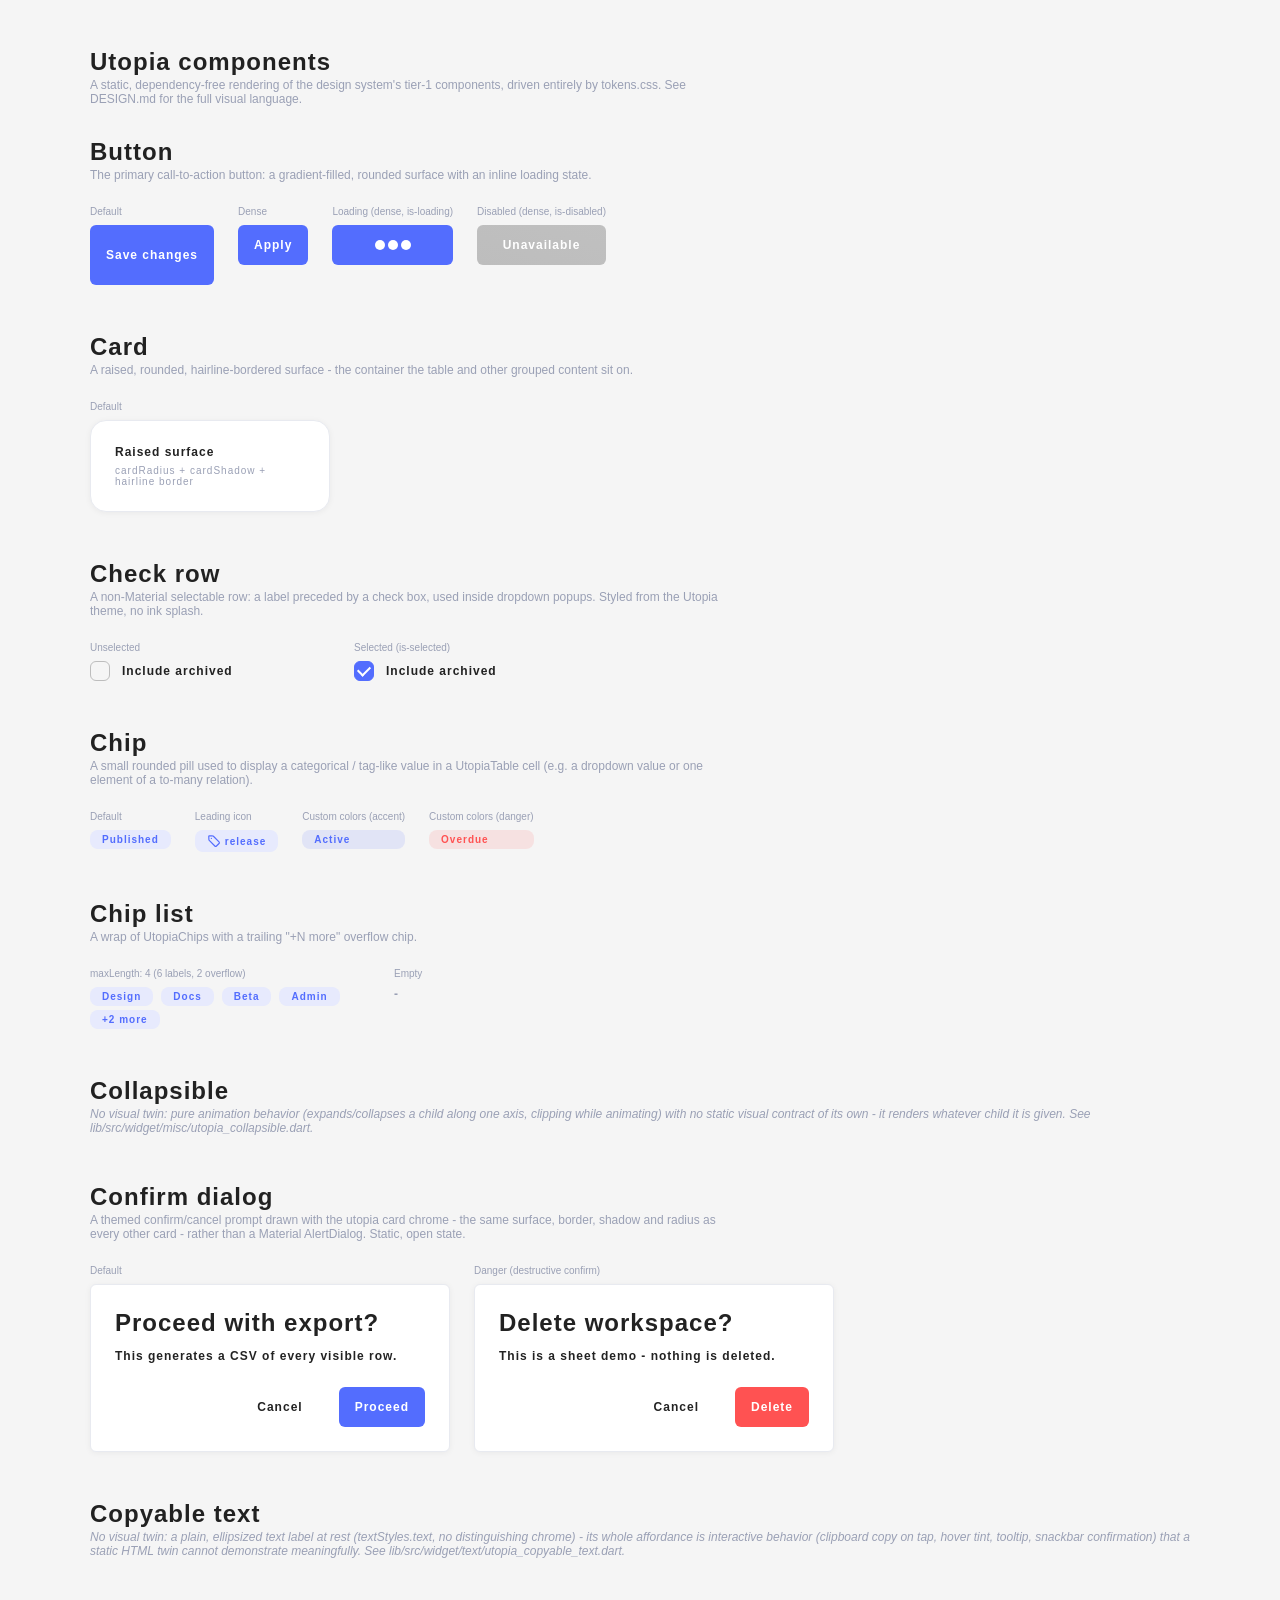
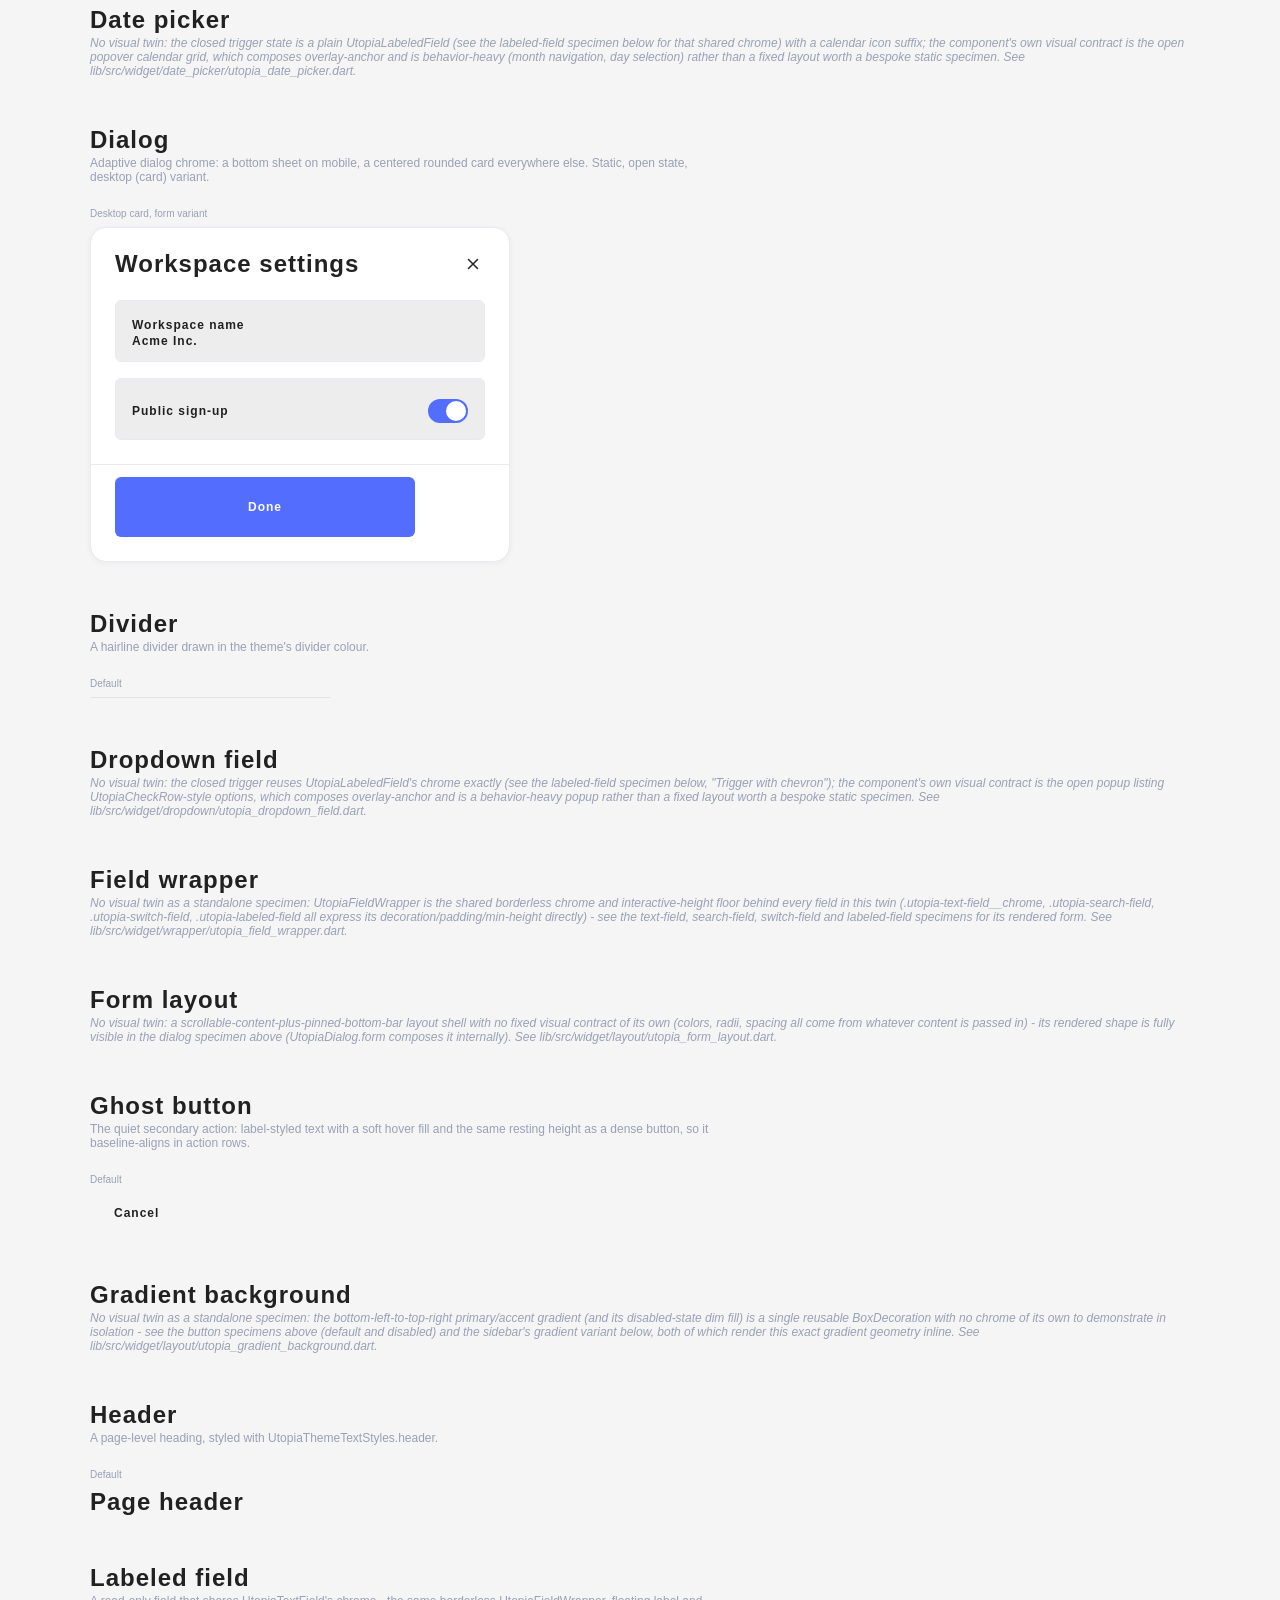
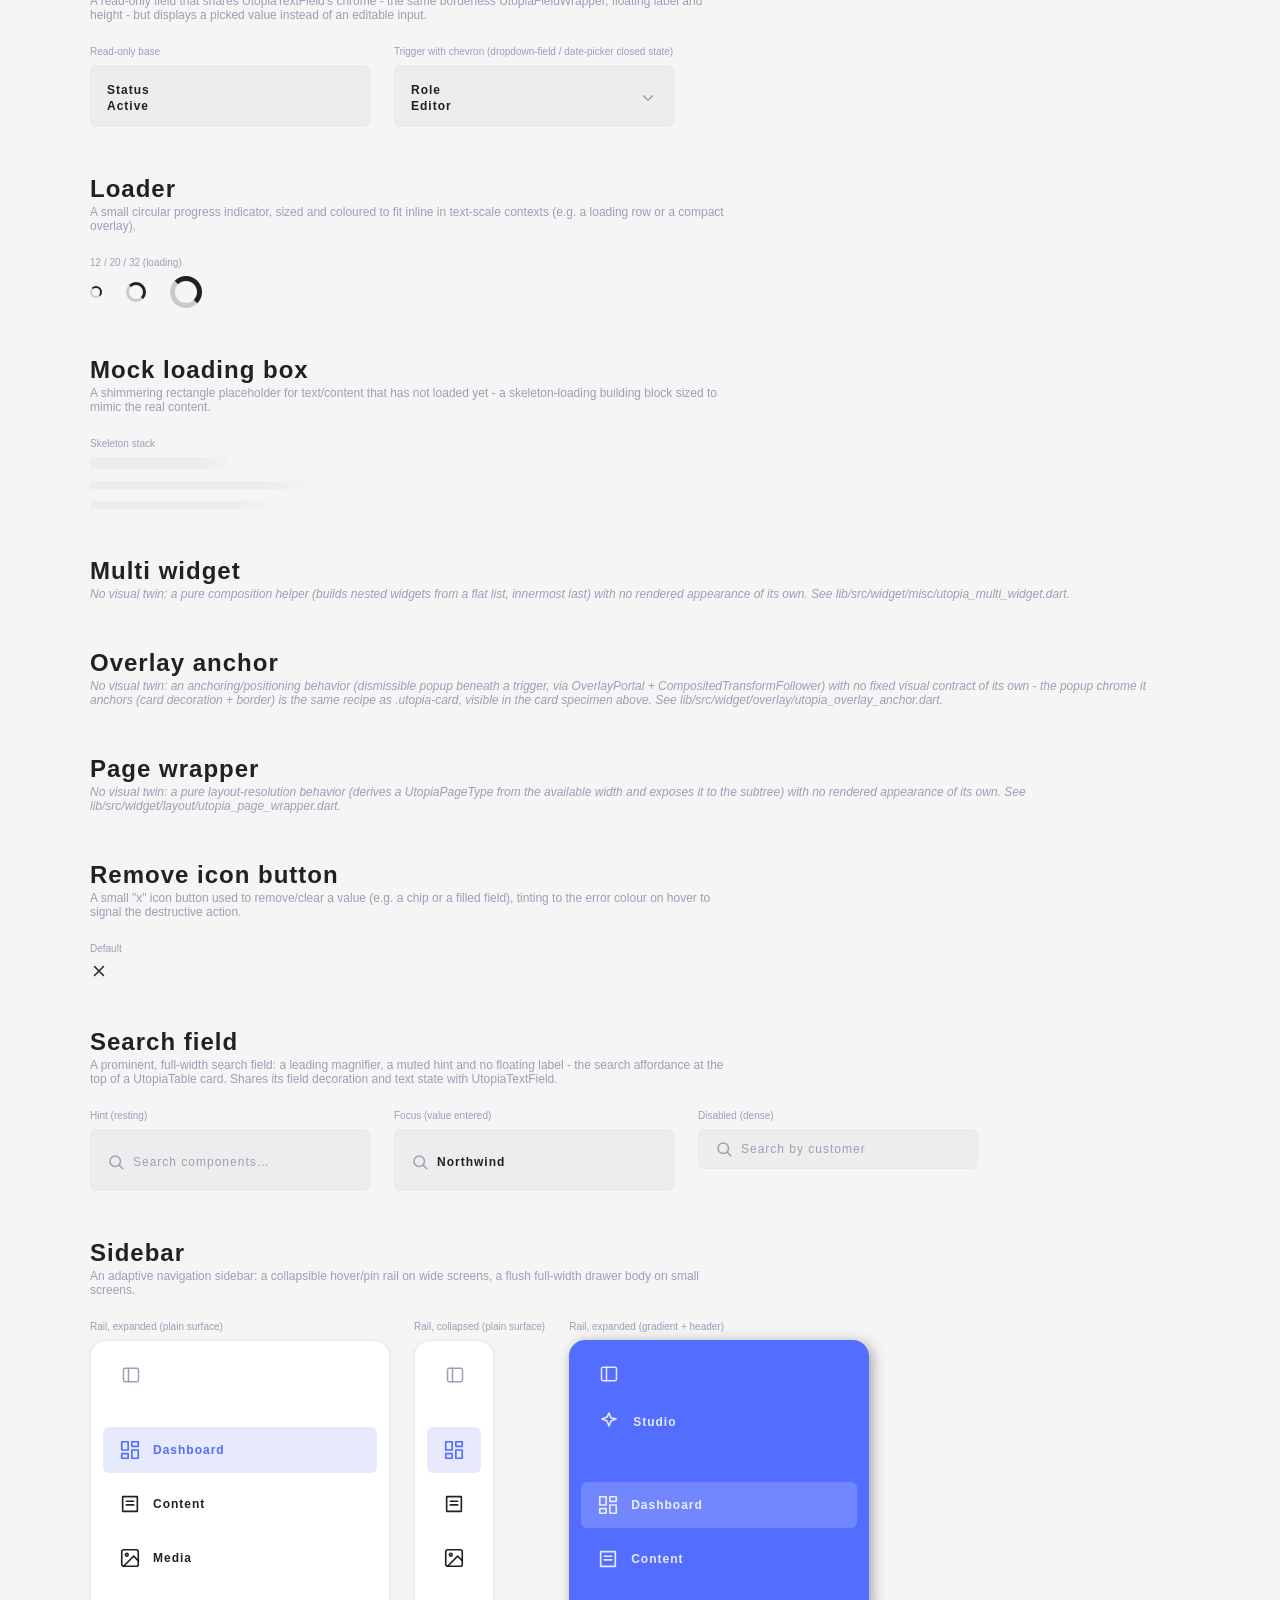
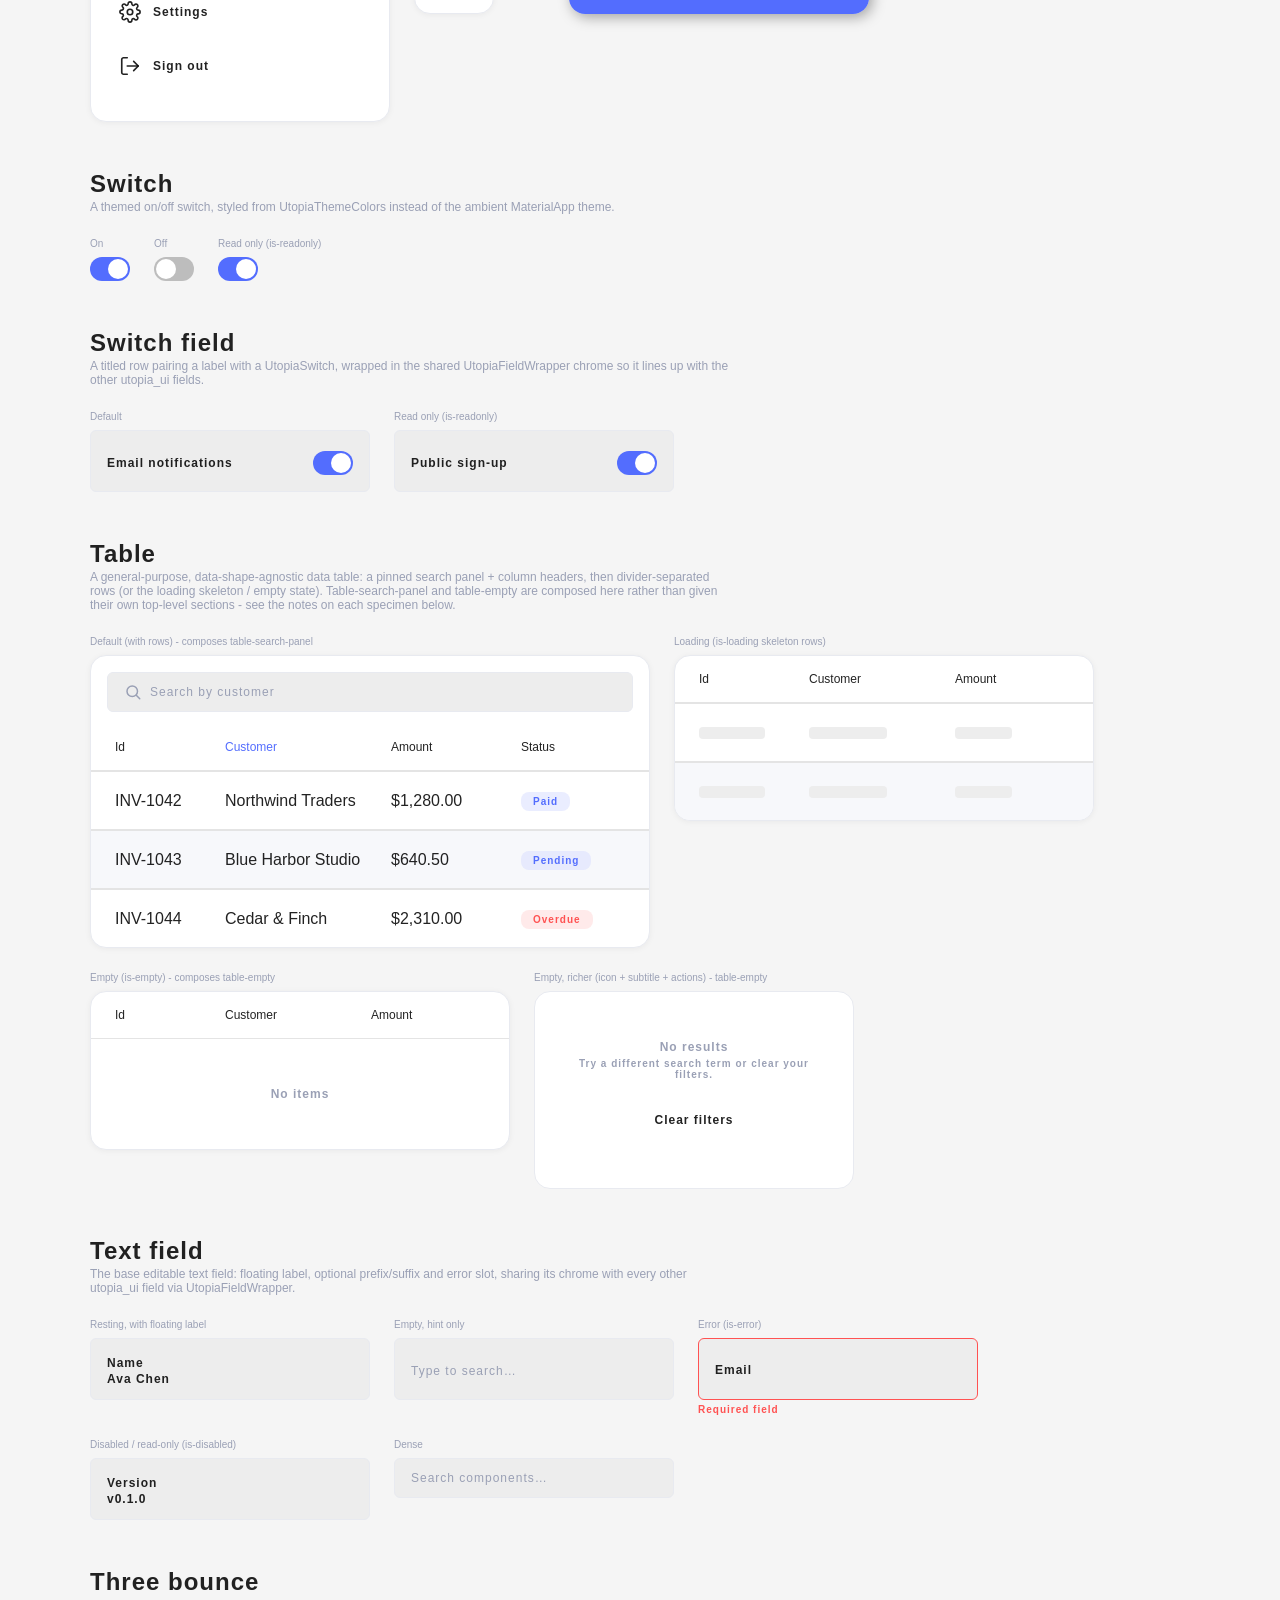
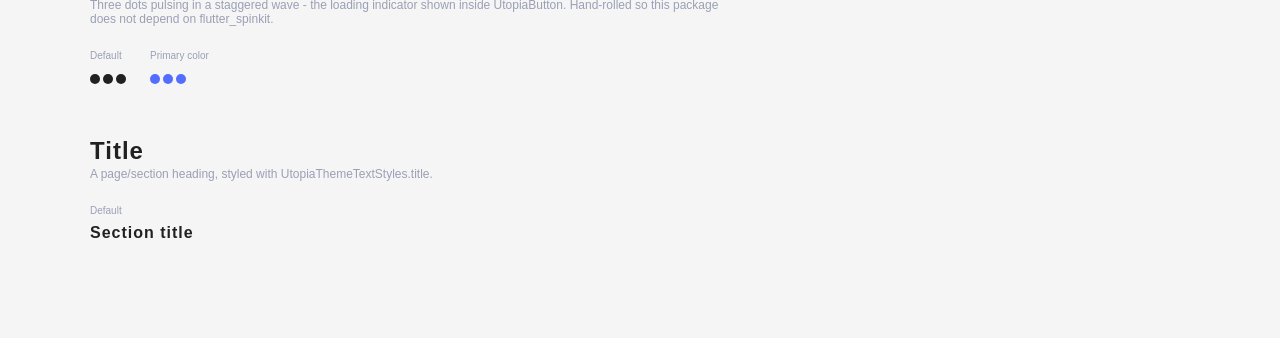
==== commit 95270593: "feat(ui): reusable ghost button and header widgets, Material-free switch Extract the confirm dialog'" ====
--- a/twin/components.html
+++ b/twin/components.html
@@ -8,10 +8,11 @@
   PHASE 2 (A5a completion): every manifest component now has either a styled
   specimen or a "no visual twin" note entry here, so id coverage is 100% both
   directions (H4 contract, ledger/A.md). Styled: button, card, check-row,
-  chip, chip-list, confirm-dialog, dialog, divider, labeled-field, loader,
-  mock-loading-box, remove-icon-button, search-field, sidebar, switch,
-  switch-field, table (+ table-empty, table-search-panel composed into it),
-  text-field, three-bounce, title. Note entries (no visual twin): collapsible,
+  chip, chip-list, confirm-dialog, dialog, divider, ghost-button, header,
+  labeled-field, loader, mock-loading-box, remove-icon-button, search-field,
+  sidebar, switch, switch-field, table (+ table-empty, table-search-panel
+  composed into it), text-field, three-bounce, title. Note entries (no visual
+  twin): collapsible,
   copyable-text, date-picker, dropdown-field, field-wrapper, form-layout,
   gradient-background, multi-widget, overlay-anchor, page-wrapper - see
   ledger/checkpoints/A5-spec.md for the per-component rationale.
@@ -380,7 +381,22 @@
       </p>
     </section>
 
-    <!-- data-utopia-id="gradient-background" - manifest index 14 (no visual twin) -->
+    <!-- data-utopia-id="ghost-button" - manifest index 14 -->
+    <section class="twin-section" data-utopia-id="ghost-button">
+      <h2 class="twin-section__name">Ghost button</h2>
+      <p class="twin-section__description">
+        The quiet secondary action: label-styled text with a soft hover fill and the
+        same resting height as a dense button, so it baseline-aligns in action rows.
+      </p>
+      <div class="twin-specimens">
+        <div class="twin-specimen">
+          <span class="twin-specimen__label">Default</span>
+          <button class="utopia-ghost-button" data-utopia-id="ghost-button" type="button">Cancel</button>
+        </div>
+      </div>
+    </section>
+
+    <!-- data-utopia-id="gradient-background" - manifest index 15 (no visual twin) -->
     <section class="twin-section" data-utopia-id="gradient-background">
       <h2 class="twin-section__name">Gradient background</h2>
       <p class="twin-note" data-utopia-id="gradient-background">
@@ -388,7 +404,21 @@
       </p>
     </section>
 
-    <!-- data-utopia-id="labeled-field" - manifest index 15 -->
+    <!-- data-utopia-id="header" - manifest index 16 -->
+    <section class="twin-section" data-utopia-id="header">
+      <h2 class="twin-section__name">Header</h2>
+      <p class="twin-section__description">
+        A page-level heading, styled with UtopiaThemeTextStyles.header.
+      </p>
+      <div class="twin-specimens">
+        <div class="twin-specimen">
+          <span class="twin-specimen__label">Default</span>
+          <p class="utopia-header" data-utopia-id="header">Page header</p>
+        </div>
+      </div>
+    </section>
+
+    <!-- data-utopia-id="labeled-field" - manifest index 17 -->
     <section class="twin-section" data-utopia-id="labeled-field">
       <h2 class="twin-section__name">Labeled field</h2>
       <p class="twin-section__description">
@@ -427,7 +457,7 @@
       </div>
     </section>
 
-    <!-- data-utopia-id="loader" - manifest index 16 -->
+    <!-- data-utopia-id="loader" - manifest index 18 -->
     <section class="twin-section" data-utopia-id="loader">
       <h2 class="twin-section__name">Loader</h2>
       <p class="twin-section__description">
@@ -445,7 +475,7 @@
       </div>
     </section>
 
-    <!-- data-utopia-id="mock-loading-box" - manifest index 17 -->
+    <!-- data-utopia-id="mock-loading-box" - manifest index 19 -->
     <section class="twin-section" data-utopia-id="mock-loading-box">
       <h2 class="twin-section__name">Mock loading box</h2>
       <p class="twin-section__description">
@@ -463,7 +493,7 @@
       </div>
     </section>
 
-    <!-- data-utopia-id="multi-widget" - manifest index 18 (no visual twin) -->
+    <!-- data-utopia-id="multi-widget" - manifest index 20 (no visual twin) -->
     <section class="twin-section" data-utopia-id="multi-widget">
       <h2 class="twin-section__name">Multi widget</h2>
       <p class="twin-note" data-utopia-id="multi-widget">
@@ -471,7 +501,7 @@
       </p>
     </section>
 
-    <!-- data-utopia-id="overlay-anchor" - manifest index 19 (no visual twin) -->
+    <!-- data-utopia-id="overlay-anchor" - manifest index 21 (no visual twin) -->
     <section class="twin-section" data-utopia-id="overlay-anchor">
       <h2 class="twin-section__name">Overlay anchor</h2>
       <p class="twin-note" data-utopia-id="overlay-anchor">
@@ -479,7 +509,7 @@
       </p>
     </section>
 
-    <!-- data-utopia-id="page-wrapper" - manifest index 20 (no visual twin) -->
+    <!-- data-utopia-id="page-wrapper" - manifest index 22 (no visual twin) -->
     <section class="twin-section" data-utopia-id="page-wrapper">
       <h2 class="twin-section__name">Page wrapper</h2>
       <p class="twin-note" data-utopia-id="page-wrapper">
@@ -487,7 +517,7 @@
       </p>
     </section>
 
-    <!-- data-utopia-id="remove-icon-button" - manifest index 21 -->
+    <!-- data-utopia-id="remove-icon-button" - manifest index 23 -->
     <section class="twin-section" data-utopia-id="remove-icon-button">
       <h2 class="twin-section__name">Remove icon button</h2>
       <p class="twin-section__description">
@@ -503,7 +533,7 @@
       </div>
     </section>
 
-    <!-- data-utopia-id="search-field" - manifest index 22 -->
+    <!-- data-utopia-id="search-field" - manifest index 24 -->
     <section class="twin-section" data-utopia-id="search-field">
       <h2 class="twin-section__name">Search field</h2>
       <p class="twin-section__description">
@@ -540,7 +570,7 @@
       </div>
     </section>
 
-    <!-- data-utopia-id="sidebar" - manifest index 23 -->
+    <!-- data-utopia-id="sidebar" - manifest index 25 -->
     <section class="twin-section" data-utopia-id="sidebar">
       <h2 class="twin-section__name">Sidebar</h2>
       <p class="twin-section__description">
@@ -658,7 +688,7 @@
       </div>
     </section>
 
-    <!-- data-utopia-id="switch" - manifest index 24 -->
+    <!-- data-utopia-id="switch" - manifest index 26 -->
     <section class="twin-section" data-utopia-id="switch">
       <h2 class="twin-section__name">Switch</h2>
       <p class="twin-section__description">
@@ -680,7 +710,7 @@
       </div>
     </section>
 
-    <!-- data-utopia-id="switch-field" - manifest index 25 -->
+    <!-- data-utopia-id="switch-field" - manifest index 27 -->
     <section class="twin-section" data-utopia-id="switch-field">
       <h2 class="twin-section__name">Switch field</h2>
       <p class="twin-section__description">
@@ -704,9 +734,9 @@
       </div>
     </section>
 
-    <!-- data-utopia-id="table" - manifest index 26 -->
-    <!-- data-utopia-id="table-empty" - manifest index 27 (composed: empty state within this section) -->
-    <!-- data-utopia-id="table-search-panel" - manifest index 28 (composed: search panel within this section) -->
+    <!-- data-utopia-id="table" - manifest index 28 -->
+    <!-- data-utopia-id="table-empty" - manifest index 29 (composed: empty state within this section) -->
+    <!-- data-utopia-id="table-search-panel" - manifest index 30 (composed: search panel within this section) -->
     <section class="twin-section" data-utopia-id="table">
       <h2 class="twin-section__name">Table</h2>
       <p class="twin-section__description">
@@ -810,7 +840,7 @@
       </div>
     </section>
 
-    <!-- data-utopia-id="text-field" - manifest index 29 -->
+    <!-- data-utopia-id="text-field" - manifest index 31 -->
     <section class="twin-section" data-utopia-id="text-field">
       <h2 class="twin-section__name">Text field</h2>
       <p class="twin-section__description">
@@ -873,7 +903,7 @@
       </div>
     </section>
 
-    <!-- data-utopia-id="three-bounce" - manifest index 30 -->
+    <!-- data-utopia-id="three-bounce" - manifest index 32 -->
     <section class="twin-section" data-utopia-id="three-bounce">
       <h2 class="twin-section__name">Three bounce</h2>
       <p class="twin-section__description">
@@ -899,7 +929,7 @@
       </div>
     </section>
 
-    <!-- data-utopia-id="title" - manifest index 31 -->
+    <!-- data-utopia-id="title" - manifest index 33 -->
     <section class="twin-section" data-utopia-id="title">
       <h2 class="twin-section__name">Title</h2>
       <p class="twin-section__description">
--- a/twin/components.css
+++ b/twin/components.css
@@ -128,13 +128,16 @@
 
 /* The field chrome: UtopiaFieldWrapper's fieldDecoration (borderRadius +
    colors.field fill) plus an always-present 1px border (hairline when valid,
-   error-colored otherwise) so toggling error never resizes the field. */
+   error-colored otherwise) so toggling error never resizes the field.
+   fieldMinHeight floors the CONTENT AREA inside padding and border (the
+   UtopiaFieldWrapper ConstrainedBox), so the border-box minimum adds the
+   vertical padding and both borders back on top. */
 .utopia-text-field__chrome {
   box-sizing: border-box;
   display: flex;
   align-items: center;
   gap: var(--utopia-spacing-sm);
-  min-height: var(--utopia-theme-field-min-height);
+  min-height: calc(var(--utopia-theme-field-min-height) + var(--utopia-theme-field-content-padding-top) + var(--utopia-theme-field-content-padding-bottom) + 2 * var(--utopia-border-hairline));
   padding: var(--utopia-theme-field-content-padding-top) var(--utopia-theme-field-content-padding-right) var(--utopia-theme-field-content-padding-bottom) var(--utopia-theme-field-content-padding-left);
   border-radius: var(--utopia-theme-border-radius);
   background-color: var(--utopia-color-field);
@@ -207,14 +210,15 @@
   border-color: var(--utopia-color-error);
 }
 
-/* Dense: no vertical content padding (top/bottom -> 0), and the inner
+/* Dense: no vertical content padding (top/bottom -> 0), and the content
    min-height floors at x*10 minus the two hairline borders the wrapper adds
-   back (40 - 2*1 = 38), matching a dense button's outer 40px extent. No
-   floating label in dense chrome - hint only. */
+   back, so the border-box extent is exactly x*10 = 40px - matching a dense
+   button's outer extent whatever the hairline width. No floating label in
+   dense chrome - hint only. */
 .utopia-text-field--dense .utopia-text-field__chrome {
   padding-top: 0;
   padding-bottom: 0;
-  min-height: 38px; /* utopia-literal-ok: mirrors Dart constant UtopiaFieldWrapper dense minHeight = x*10 - 2*border.hairline */
+  min-height: 40px; /* utopia-literal-ok: mirrors Dart invariant UtopiaFieldWrapper dense outer extent = x*10 (content floor x*10 - 2*border.hairline, borders added back) */
 }
 
 /* Disabled / read-only: UtopiaTextField keeps the field's NORMAL styling
@@ -411,11 +415,14 @@
   margin-top: var(--utopia-spacing-xl);
 }
 
-/* The quiet cancelling action: label-styled text, dense-button resting
-   height (x*10 = 40px), soft hover fill, no border. */
+/* .utopia-ghost-button - lib/src/widget/button/utopia_ghost_button.dart
+   The quiet secondary action: label-styled text, dense-button resting
+   height (x*10 = 40px), soft hover fill, no border. The confirm dialog's
+   cancelling action is one of these, so both class names share the rules. */
+.utopia-ghost-button,
 .utopia-confirm-dialog__ghost {
   box-sizing: border-box;
-  min-height: 40px; /* utopia-literal-ok: mirrors Dart constant UtopiaConfirmDialog._GhostButton BoxConstraints minHeight = tokens.x*10 */
+  min-height: 40px; /* utopia-literal-ok: mirrors Dart constant UtopiaGhostButton BoxConstraints minHeight = tokens.x*10 */
   display: inline-flex;
   align-items: center;
   justify-content: center;
@@ -432,6 +439,7 @@
   transition: background-color var(--utopia-duration-xs) ease;
 }
 
+.utopia-ghost-button:hover,
 .utopia-confirm-dialog__ghost:hover {
   background-color: var(--utopia-color-hover);
 }
@@ -679,7 +687,8 @@
   align-items: center;
   gap: var(--utopia-spacing-sm);
   width: 100%;
-  min-height: var(--utopia-theme-field-min-height);
+  /* Content-area floor + padding + borders, as on .utopia-text-field__chrome. */
+  min-height: calc(var(--utopia-theme-field-min-height) + var(--utopia-theme-field-content-padding-top) + var(--utopia-theme-field-content-padding-bottom) + 2 * var(--utopia-border-hairline));
   padding: var(--utopia-theme-field-content-padding-top) var(--utopia-theme-field-content-padding-right) var(--utopia-theme-field-content-padding-bottom) var(--utopia-theme-field-content-padding-left);
   border-radius: var(--utopia-theme-border-radius);
   background-color: var(--utopia-color-field);
@@ -689,7 +698,7 @@
 .utopia-search-field--dense {
   padding-top: 0;
   padding-bottom: 0;
-  min-height: 38px; /* utopia-literal-ok: mirrors Dart constant UtopiaFieldWrapper dense minHeight = x*10 - 2*border.hairline */
+  min-height: 40px; /* utopia-literal-ok: mirrors Dart invariant UtopiaFieldWrapper dense outer extent = x*10 (content floor x*10 - 2*border.hairline, borders added back) */
 }
 
 .utopia-search-field__icon {
@@ -967,9 +976,9 @@
   box-sizing: border-box;
   display: inline-flex;
   align-items: center;
-  width: 40px; /* utopia-literal-ok: mirrors Dart constant Material Switch default track width (framework default, not a theme token) */
-  height: 24px; /* utopia-literal-ok: mirrors Dart constant Material Switch default track height (framework default, not a theme token) */
-  padding: 2px; /* utopia-literal-ok: mirrors Dart constant Material Switch thumb inset within its track (framework default, not a theme token) */
+  width: 40px; /* utopia-literal-ok: mirrors Dart constant UtopiaSwitch._trackWidth */
+  height: 24px; /* utopia-literal-ok: mirrors Dart constant UtopiaSwitch._trackHeight */
+  padding: 2px; /* utopia-literal-ok: mirrors Dart constant UtopiaSwitch._thumbInset */
   border: 0;
   border-radius: var(--utopia-radius-full);
   background-color: var(--utopia-color-disabled);
@@ -987,8 +996,8 @@
 }
 
 .utopia-switch__thumb {
-  width: 20px; /* utopia-literal-ok: mirrors Dart constant Material Switch default thumb diameter (framework default, not a theme token) */
-  height: 20px; /* utopia-literal-ok: mirrors Dart constant Material Switch default thumb diameter (framework default, not a theme token) */
+  width: 20px; /* utopia-literal-ok: mirrors Dart constant UtopiaSwitch thumb size = _trackHeight - 2 * _thumbInset */
+  height: 20px; /* utopia-literal-ok: mirrors Dart constant UtopiaSwitch thumb size = _trackHeight - 2 * _thumbInset */
   border-radius: var(--utopia-radius-full);
   background-color: var(--utopia-text-style-button-color);
   transition: transform var(--utopia-duration-sm) ease;
@@ -1006,7 +1015,8 @@
   justify-content: space-between;
   gap: var(--utopia-spacing-sm);
   width: 100%;
-  min-height: var(--utopia-theme-field-min-height);
+  /* Content-area floor + padding + borders, as on .utopia-text-field__chrome. */
+  min-height: calc(var(--utopia-theme-field-min-height) + var(--utopia-theme-field-content-padding-top) + var(--utopia-theme-field-content-padding-bottom) + 2 * var(--utopia-border-hairline));
   padding: var(--utopia-theme-field-content-padding-top) var(--utopia-theme-field-content-padding-right) var(--utopia-theme-field-content-padding-bottom) var(--utopia-theme-field-content-padding-left);
   border-radius: var(--utopia-theme-border-radius);
   background-color: var(--utopia-color-field);
@@ -1220,6 +1230,19 @@
 }
 
 /* ---------------------------------------------------------------------- */
+/* .utopia-header - lib/src/widget/text/utopia_header.dart                 */
+/* ---------------------------------------------------------------------- */
+
+.utopia-header {
+  margin: 0;
+  font-family: var(--utopia-text-style-header-font-family), sans-serif;
+  font-size: var(--utopia-text-style-header-font-size);
+  font-weight: var(--utopia-text-style-header-font-weight);
+  letter-spacing: var(--utopia-text-style-header-letter-spacing);
+  color: var(--utopia-text-style-header-color);
+}
+
+/* ---------------------------------------------------------------------- */
 /* .utopia-title - lib/src/widget/text/utopia_title.dart                   */
 /* ---------------------------------------------------------------------- */
 
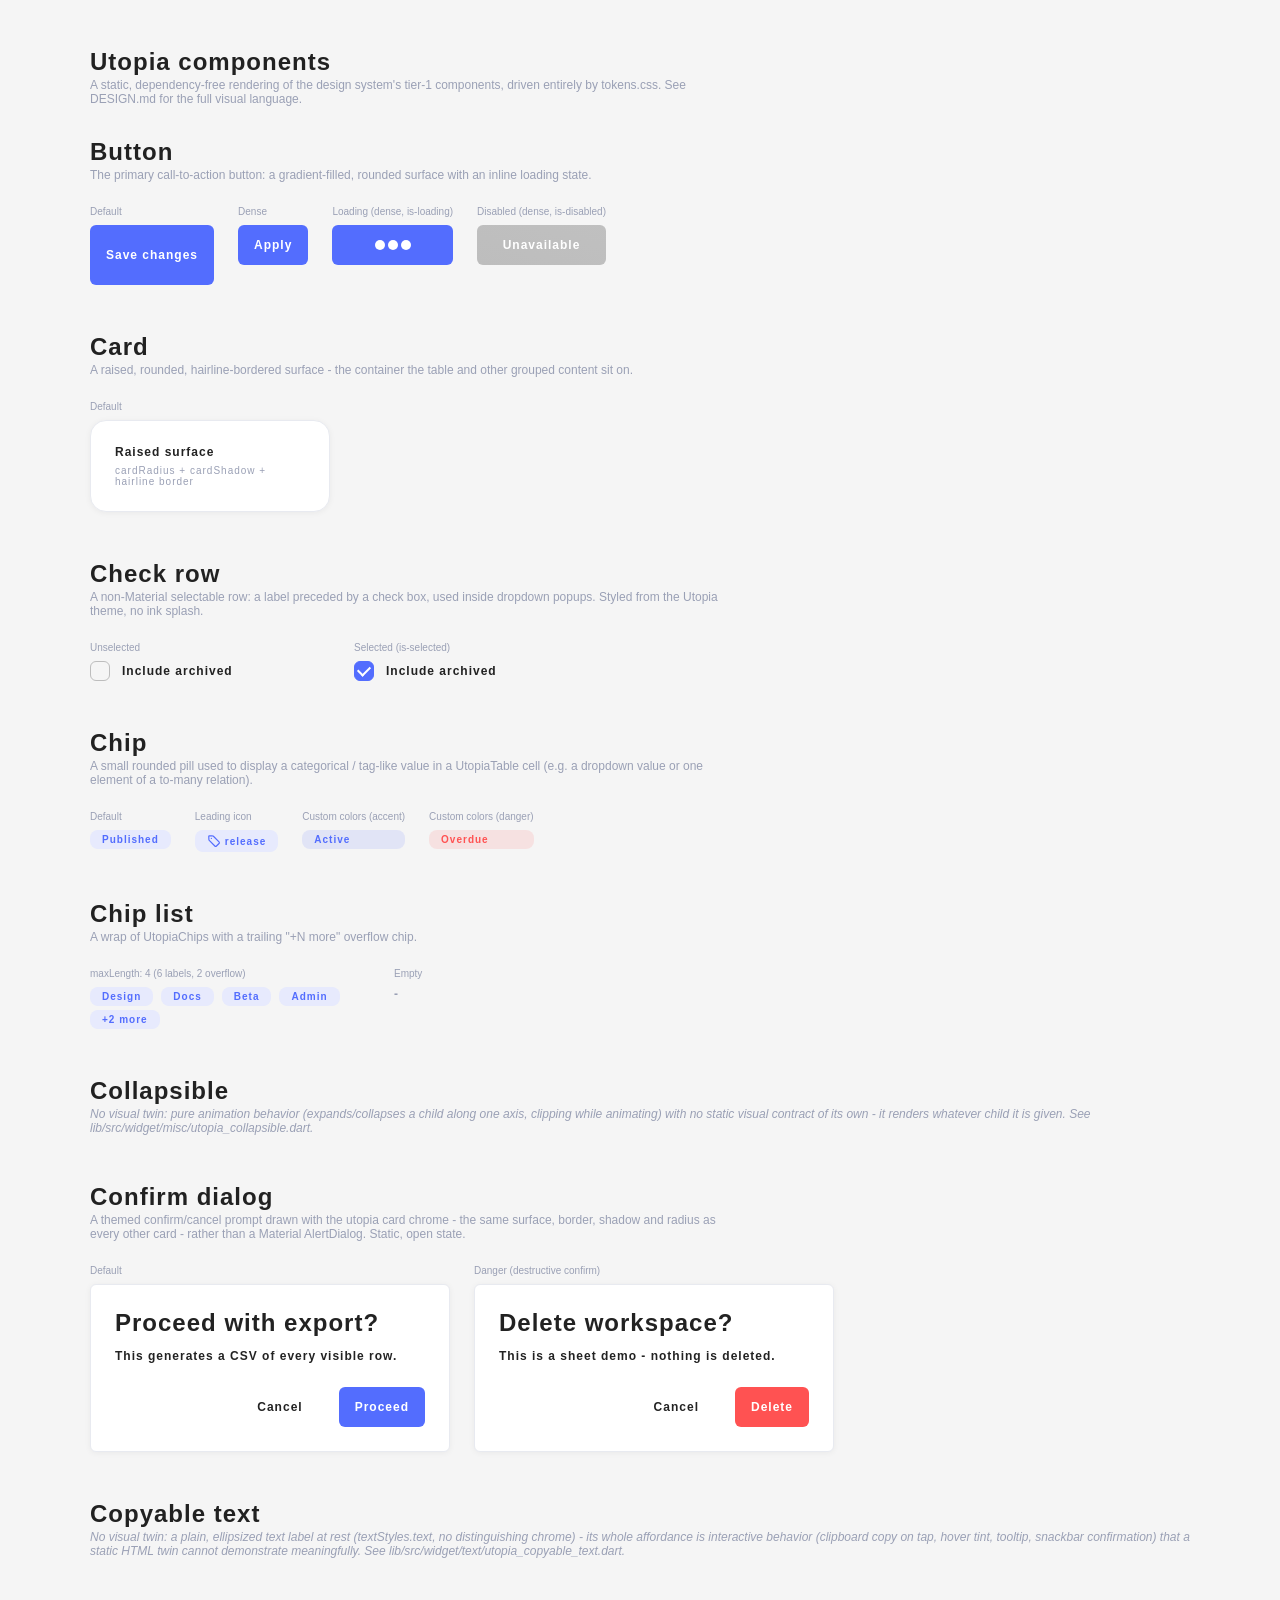
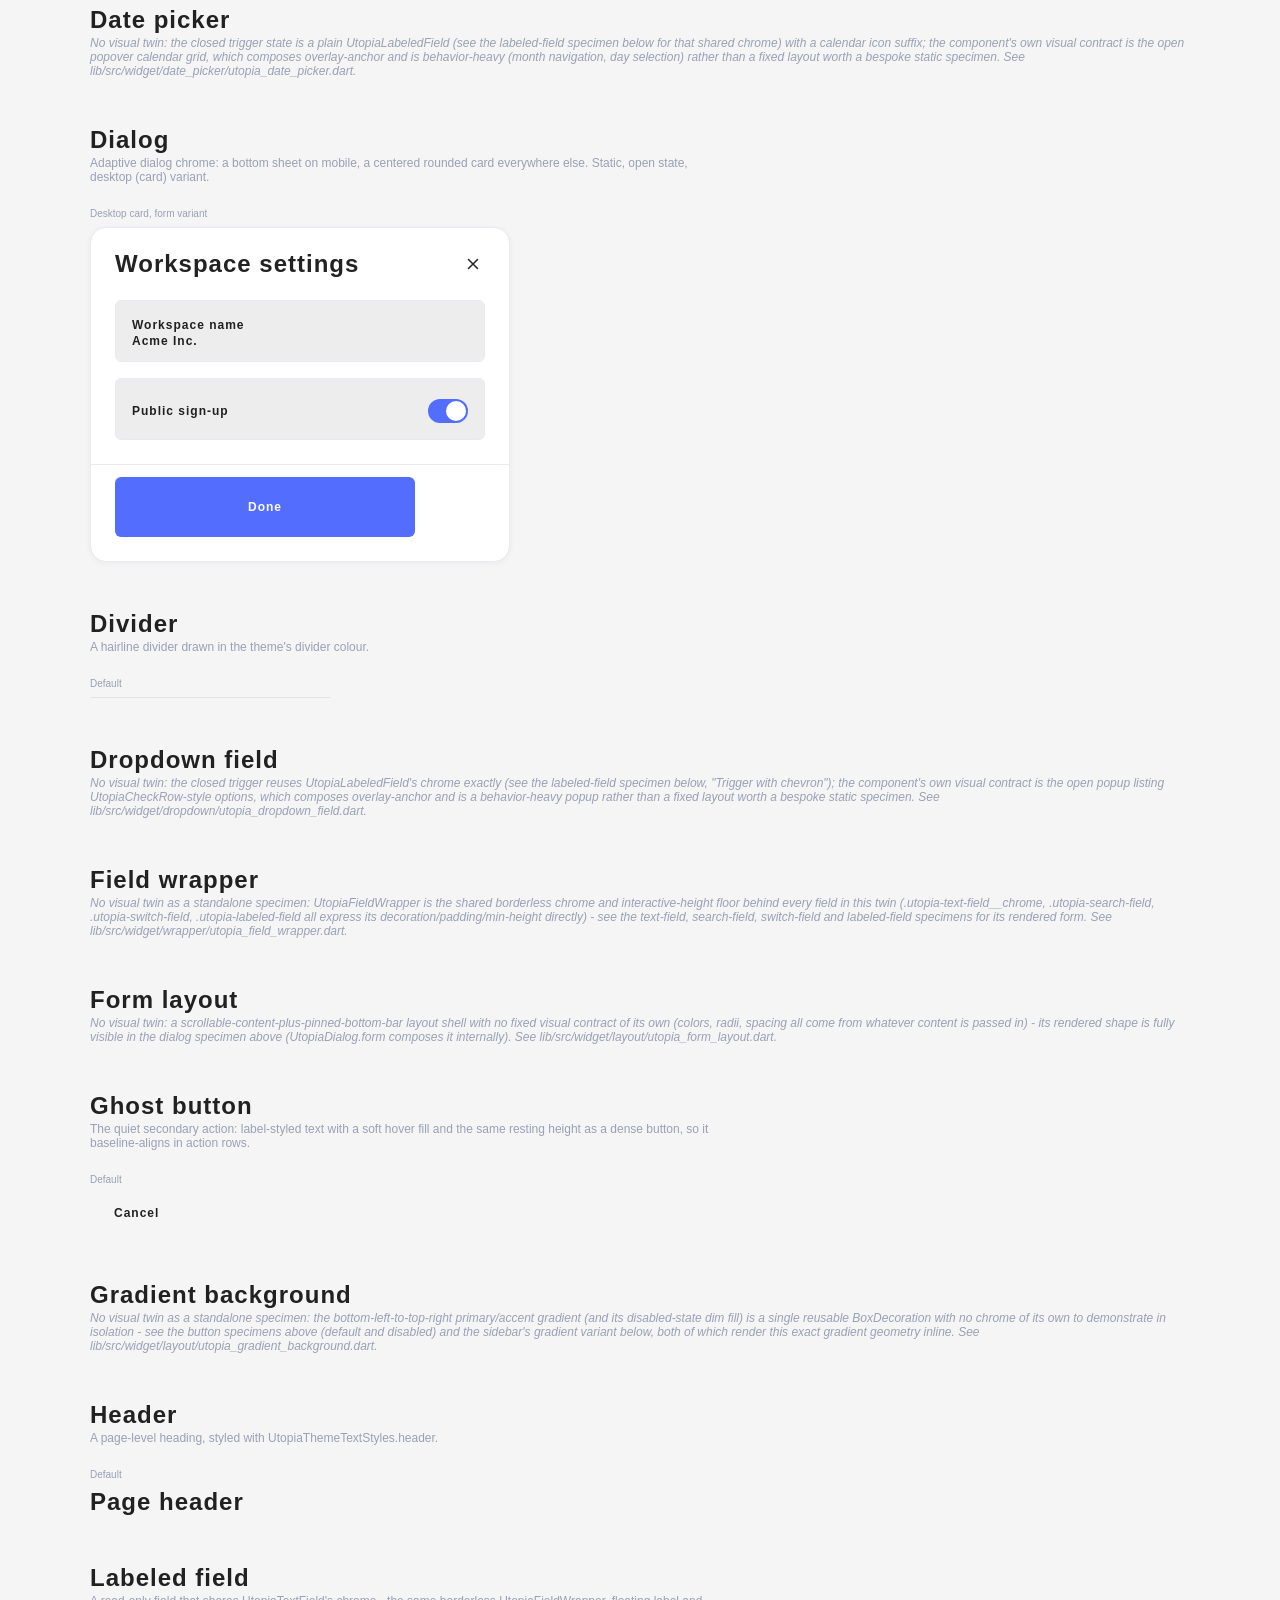
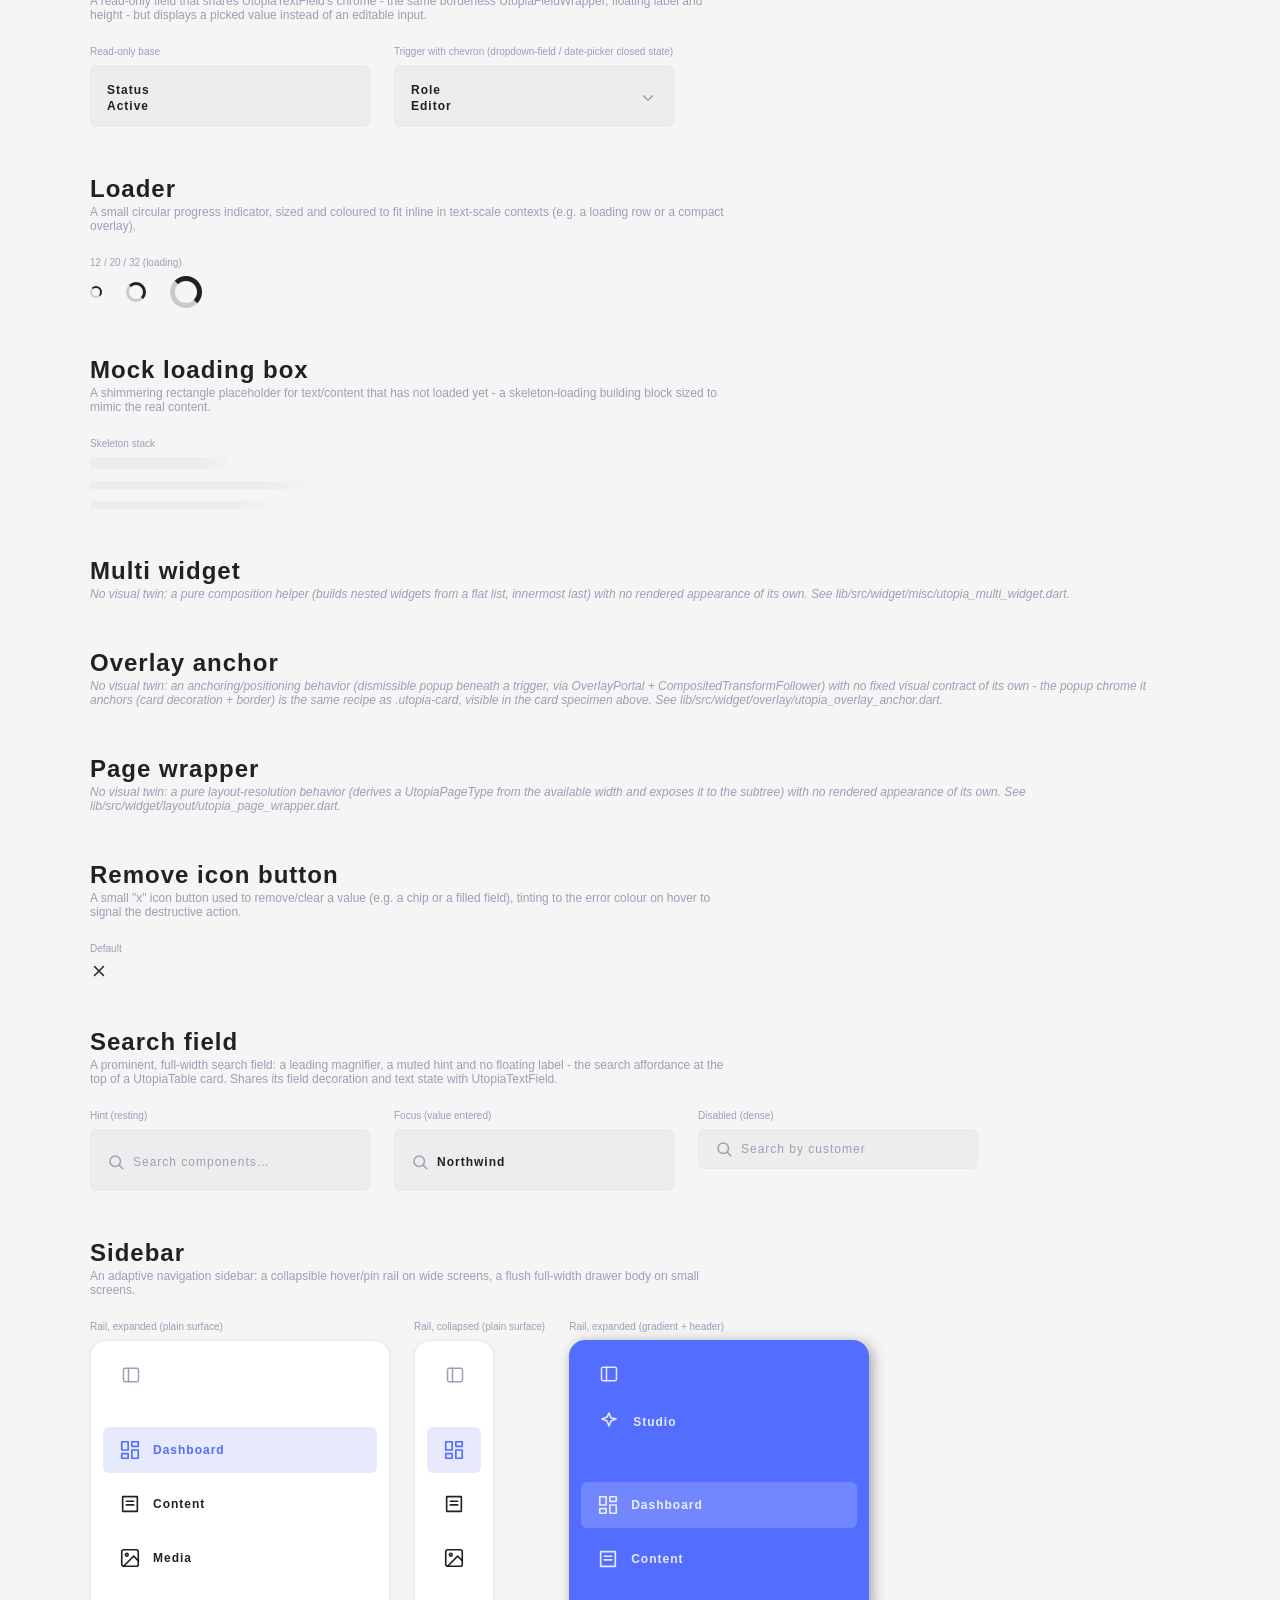
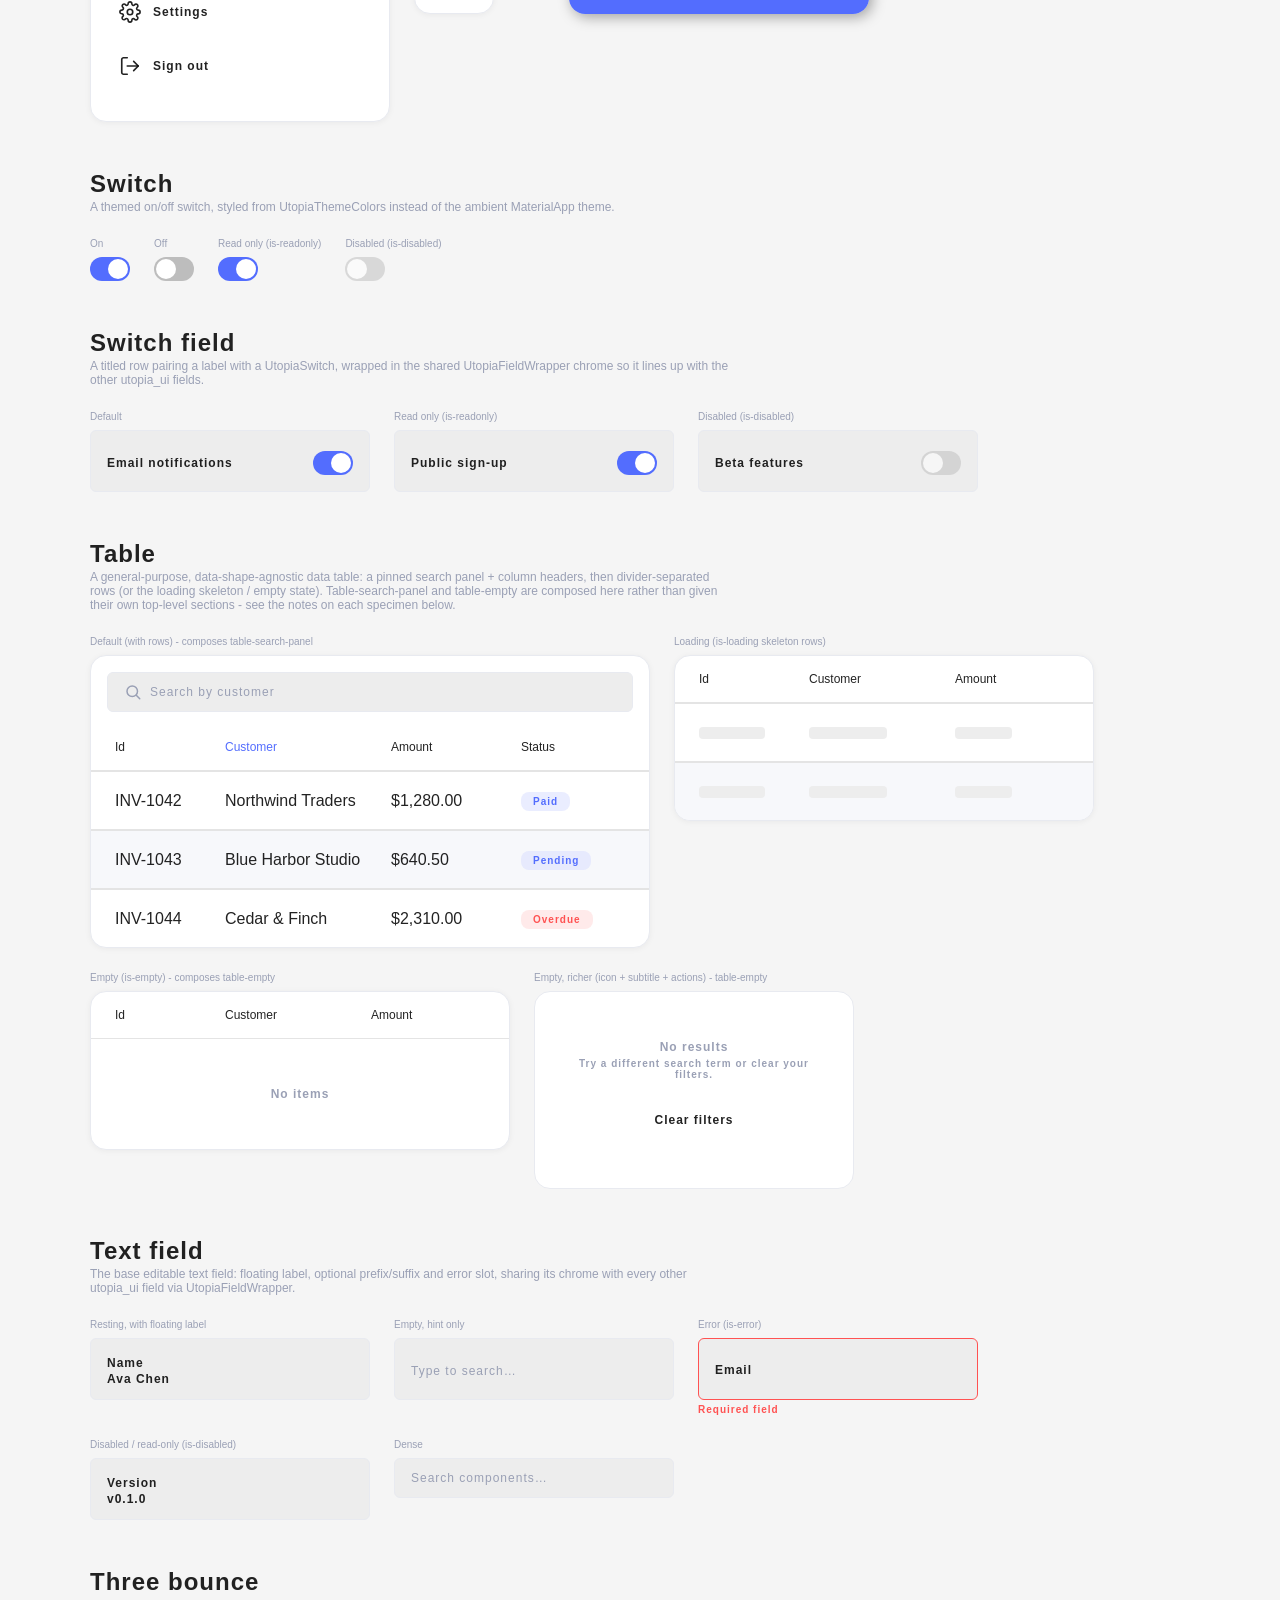
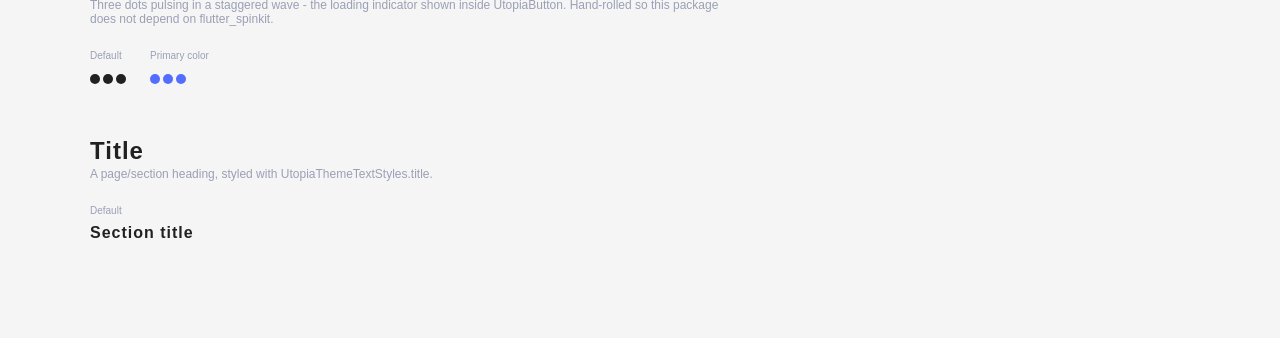
==== commit fe3063a4: "fix(review): second-round review pass over the PR #1 fixes ad448b7 landed the round-1 fixes from a p" ====
--- a/twin/components.html
+++ b/twin/components.html
@@ -707,6 +707,10 @@
           <span class="twin-specimen__label">Read only (is-readonly)</span>
           <span class="utopia-switch is-on is-readonly" data-utopia-id="switch"><span class="utopia-switch__thumb"></span></span>
         </div>
+        <div class="twin-specimen">
+          <span class="twin-specimen__label">Disabled (is-disabled)</span>
+          <span class="utopia-switch is-disabled" data-utopia-id="switch"><span class="utopia-switch__thumb"></span></span>
+        </div>
       </div>
     </section>
 
@@ -729,6 +733,13 @@
           <div class="utopia-switch-field" data-utopia-id="switch-field" style="width: 280px;">
             <p class="utopia-switch-field__title">Public sign-up</p>
             <span class="utopia-switch is-on is-readonly" aria-hidden="true"><span class="utopia-switch__thumb"></span></span>
+          </div>
+        </div>
+        <div class="twin-specimen">
+          <span class="twin-specimen__label">Disabled (is-disabled)</span>
+          <div class="utopia-switch-field" data-utopia-id="switch-field" style="width: 280px;">
+            <p class="utopia-switch-field__title">Beta features</p>
+            <span class="utopia-switch is-disabled" aria-hidden="true"><span class="utopia-switch__thumb"></span></span>
           </div>
         </div>
       </div>
--- a/twin/components.css
+++ b/twin/components.css
@@ -976,9 +976,9 @@
   box-sizing: border-box;
   display: inline-flex;
   align-items: center;
-  width: 40px; /* utopia-literal-ok: mirrors Dart constant UtopiaSwitch._trackWidth */
-  height: 24px; /* utopia-literal-ok: mirrors Dart constant UtopiaSwitch._trackHeight */
-  padding: 2px; /* utopia-literal-ok: mirrors Dart constant UtopiaSwitch._thumbInset */
+  width: 40px; /* utopia-literal-ok: mirrors UtopiaSwitch track width = tokens.x*10 */
+  height: 24px; /* utopia-literal-ok: mirrors UtopiaSwitch track height = tokens.x*6 */
+  padding: 2px; /* utopia-literal-ok: mirrors UtopiaSwitch thumb inset = tokens.x*0.5 */
   border: 0;
   border-radius: var(--utopia-radius-full);
   background-color: var(--utopia-color-disabled);
@@ -995,9 +995,14 @@
   cursor: default;
 }
 
+.utopia-switch.is-disabled {
+  opacity: 0.5; /* mirrors UtopiaSwitch disabled fade (onChanged == null, not readOnly) */
+  cursor: default;
+}
+
 .utopia-switch__thumb {
-  width: 20px; /* utopia-literal-ok: mirrors Dart constant UtopiaSwitch thumb size = _trackHeight - 2 * _thumbInset */
-  height: 20px; /* utopia-literal-ok: mirrors Dart constant UtopiaSwitch thumb size = _trackHeight - 2 * _thumbInset */
+  width: 20px; /* utopia-literal-ok: mirrors UtopiaSwitch thumb size = track height - 2 * thumb inset = tokens.x*5 */
+  height: 20px; /* utopia-literal-ok: mirrors UtopiaSwitch thumb size = track height - 2 * thumb inset = tokens.x*5 */
   border-radius: var(--utopia-radius-full);
   background-color: var(--utopia-text-style-button-color);
   transition: transform var(--utopia-duration-sm) ease;
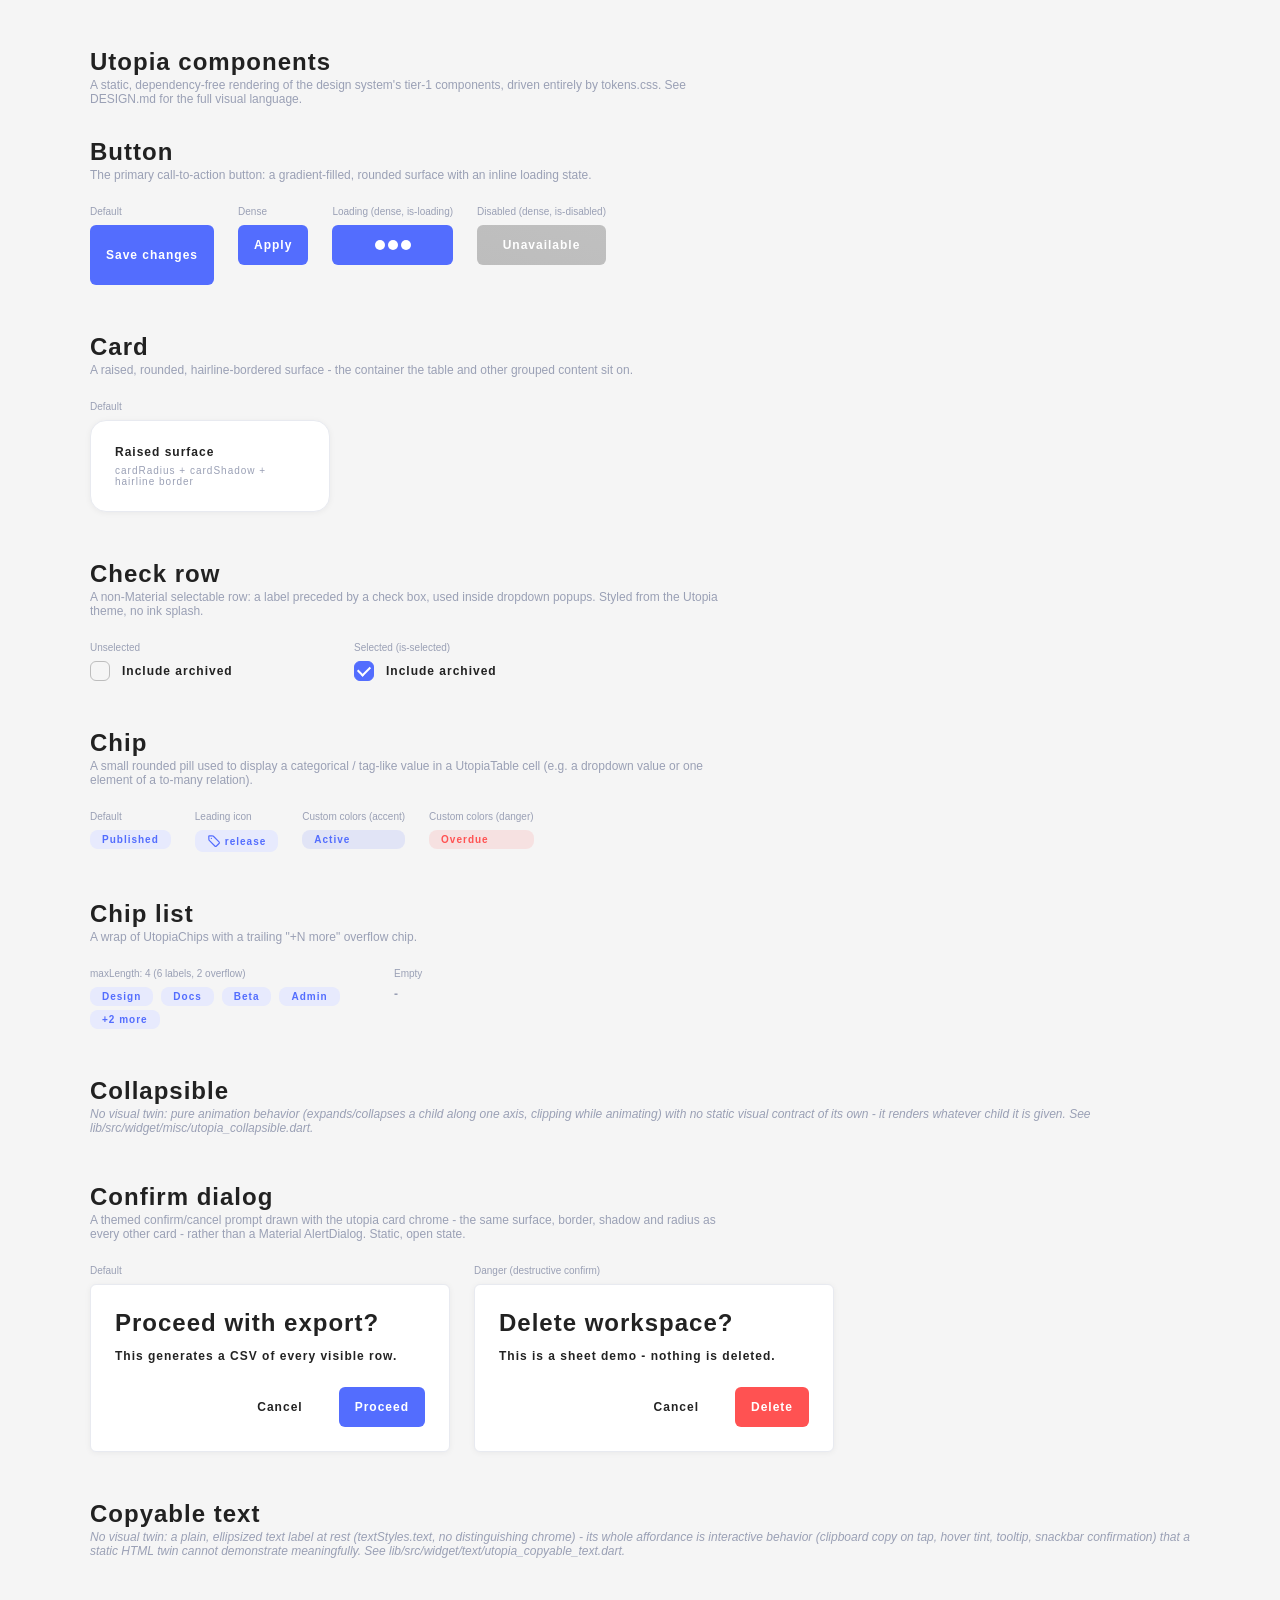
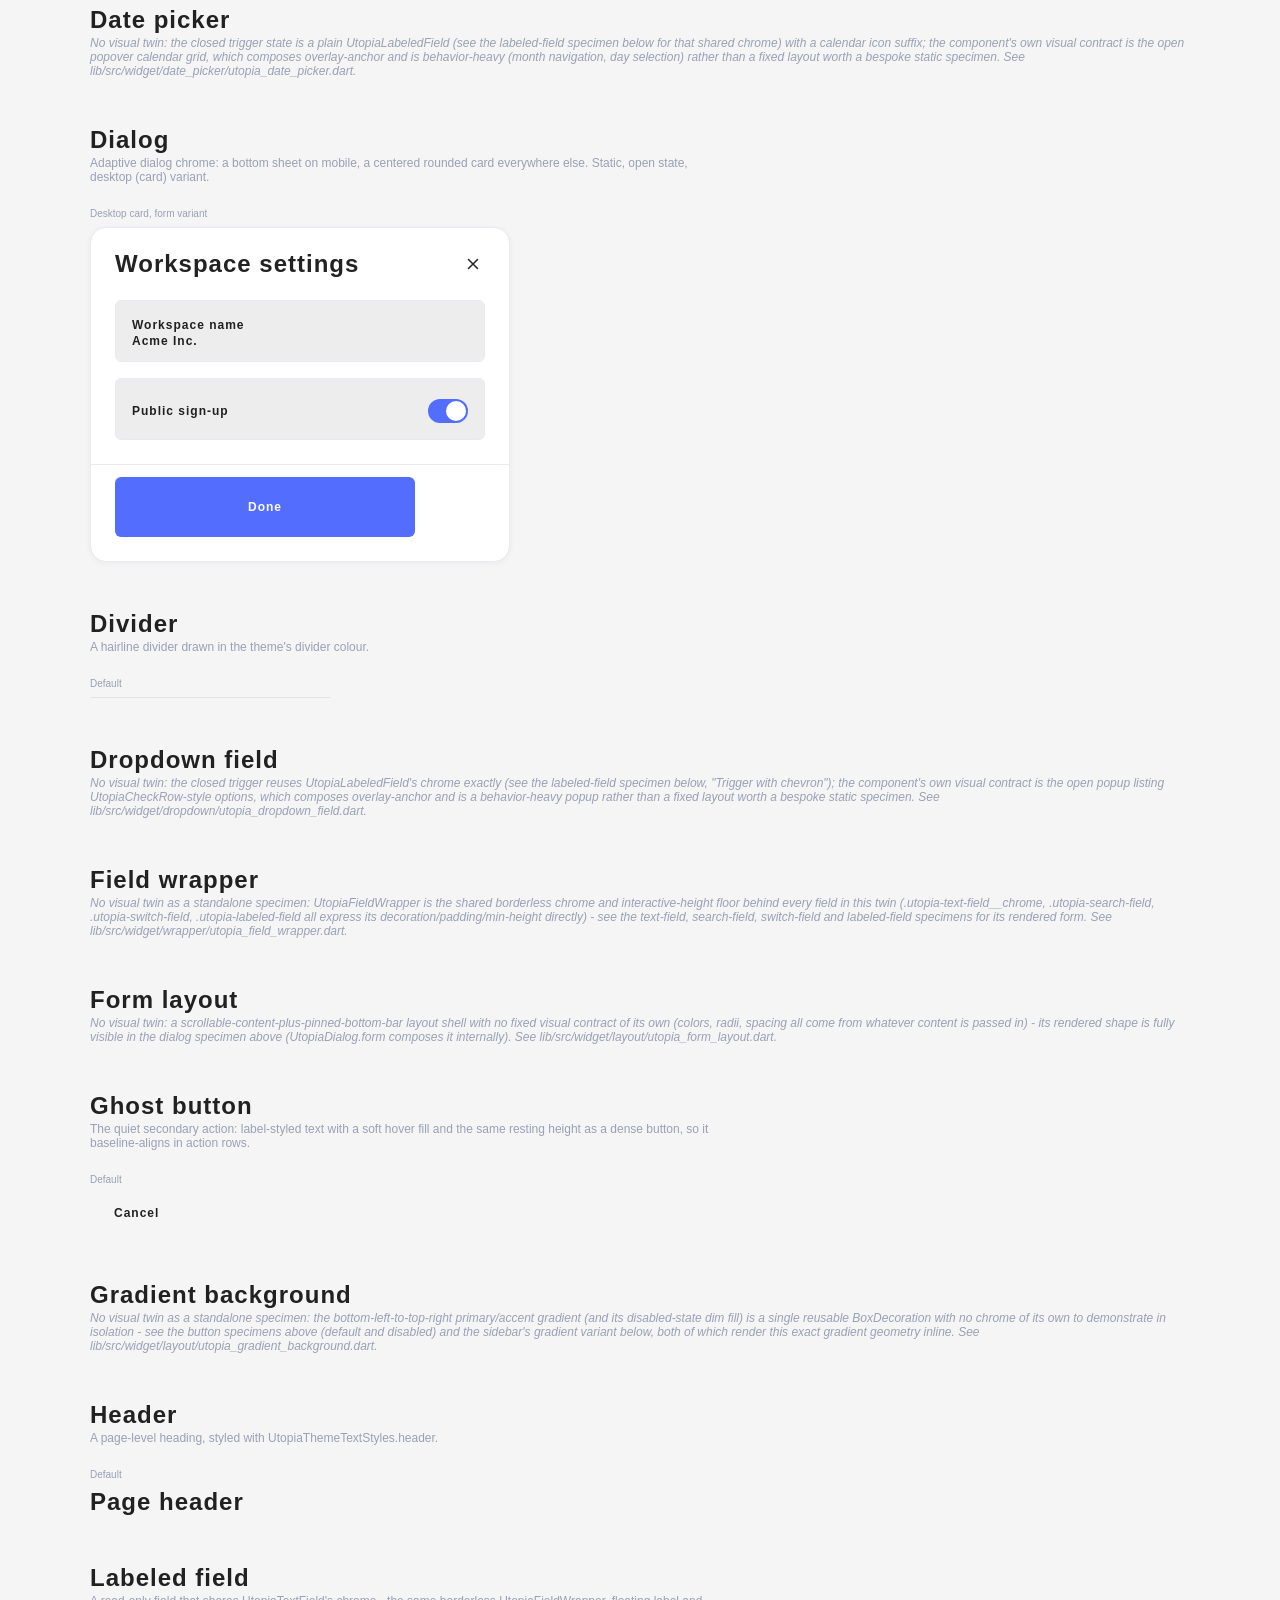
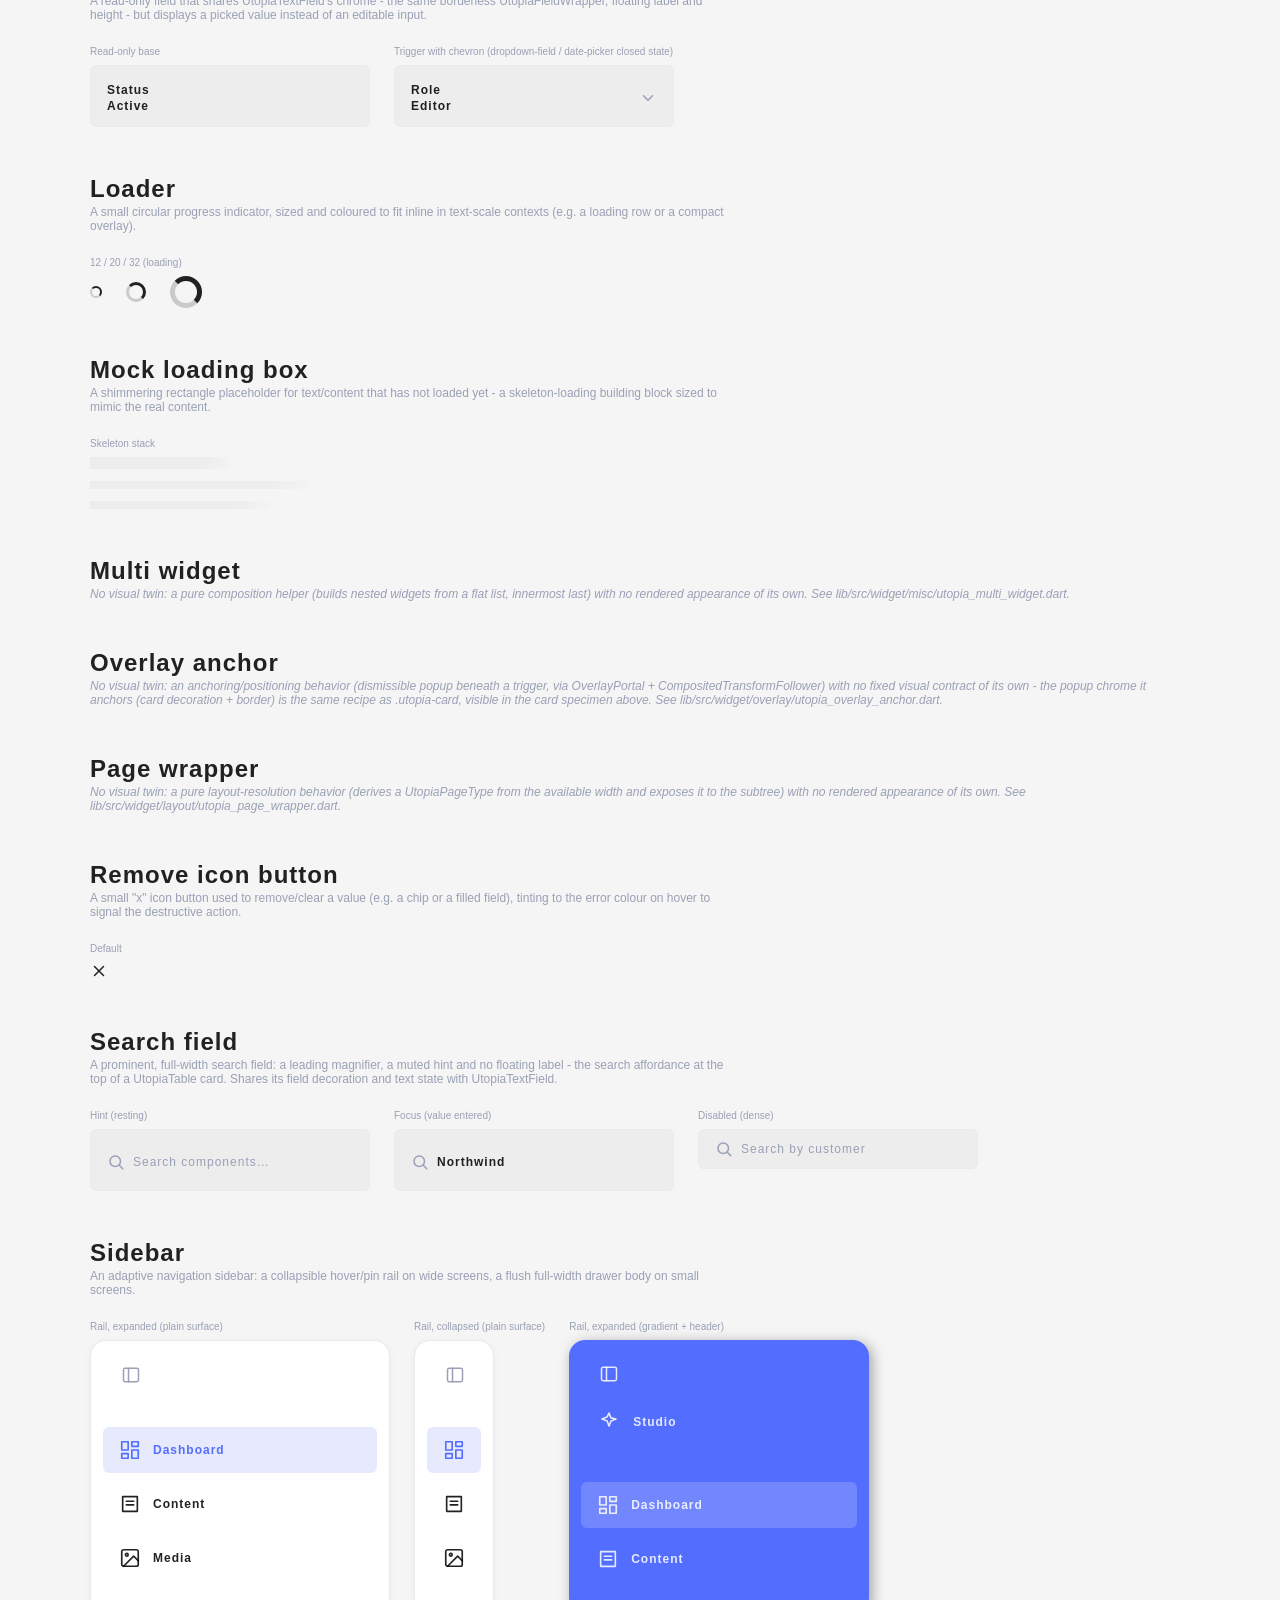
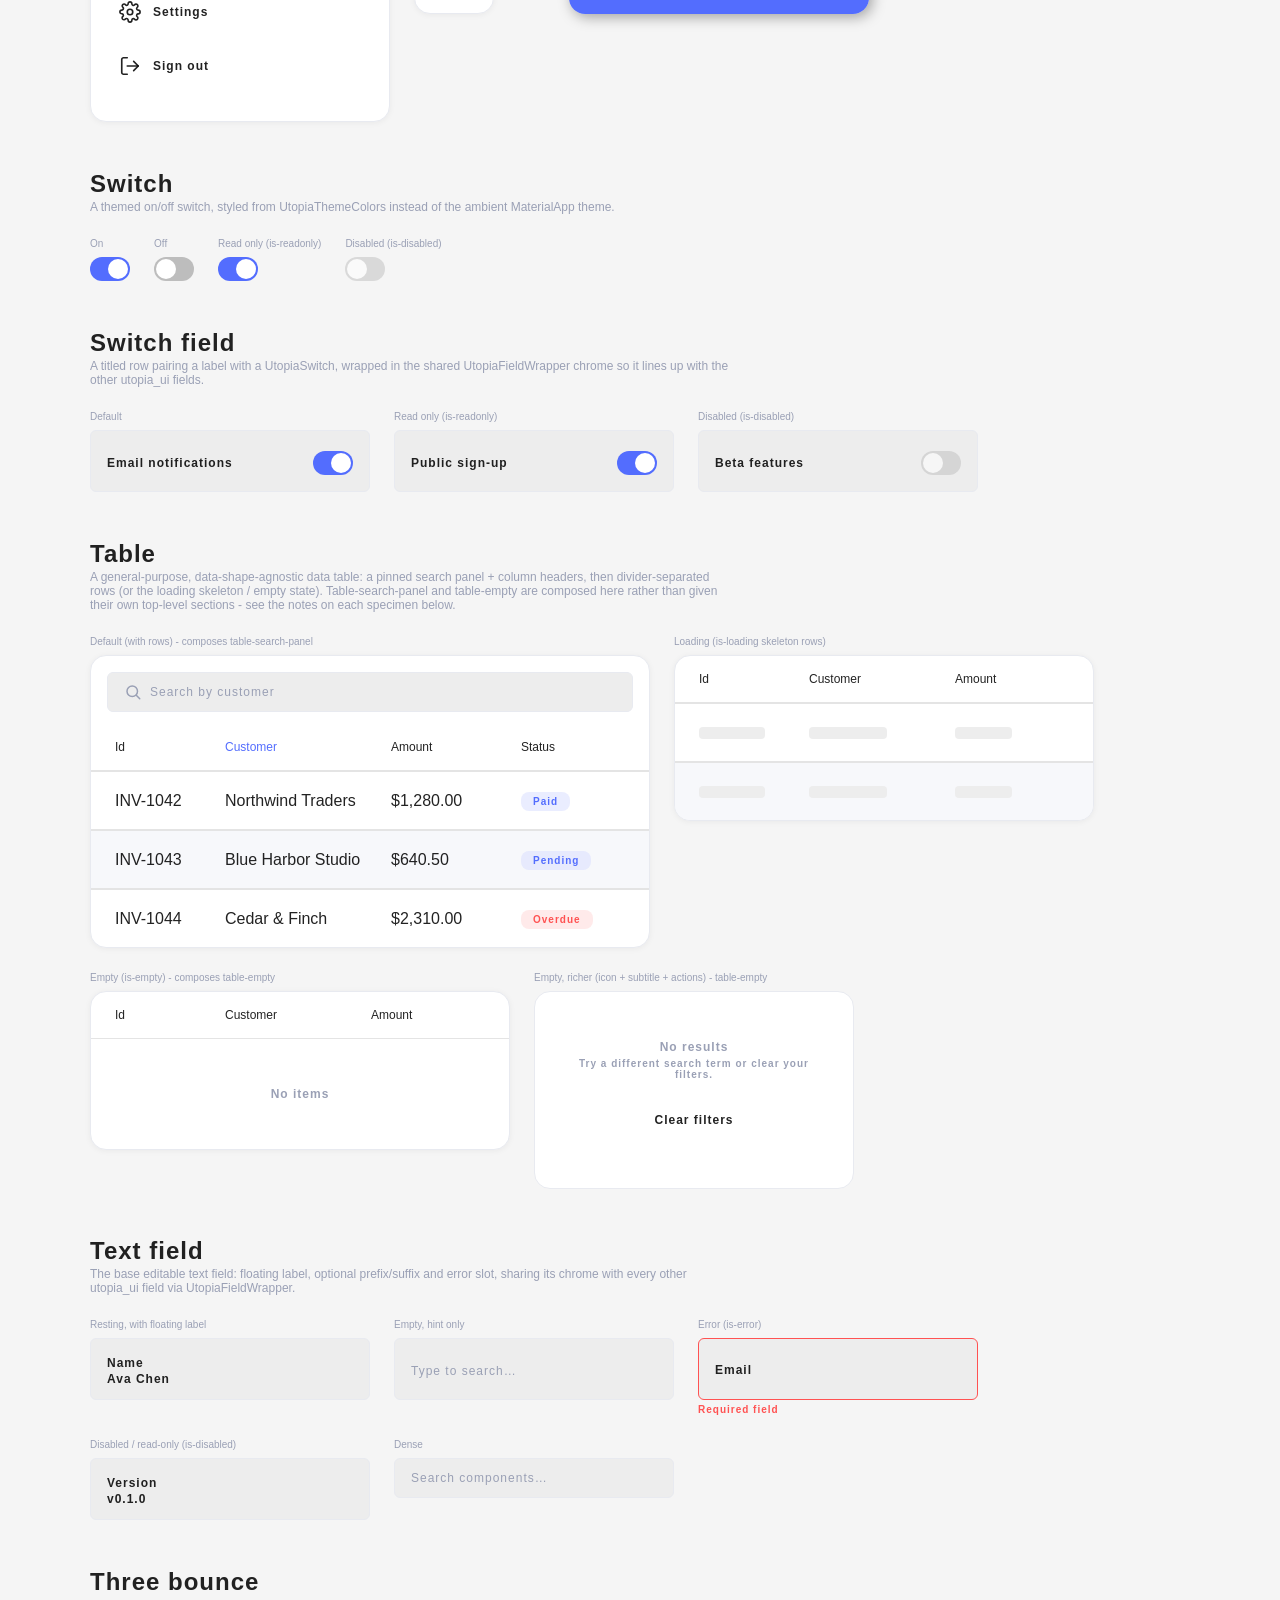
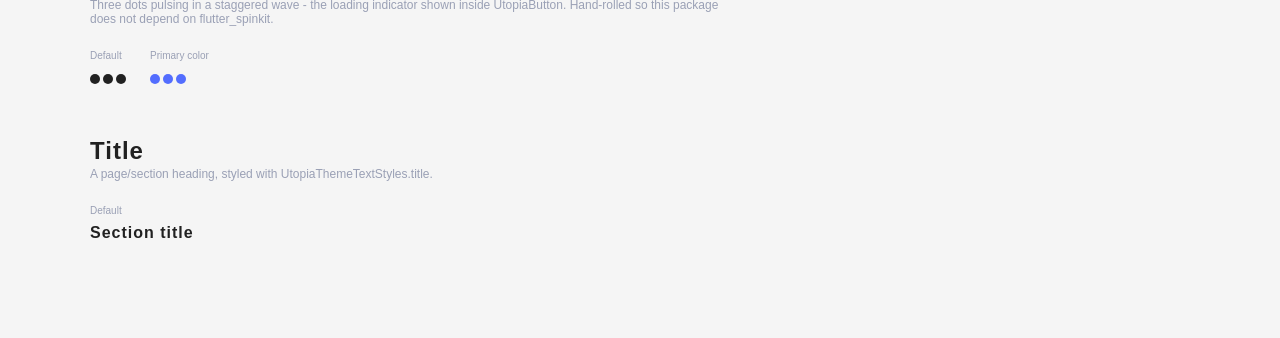
==== commit 2caf1e5f: "chore(hygiene): CI for protocol gates, generated/source boundary markers - .github/workflows/ci.yml:" ====
--- a/twin/components.html
+++ b/twin/components.html
@@ -1,6 +1,6 @@
 <!--
   twin/components.html - the Utopia Design Protocol HTML twin.
-  GENERATED-BY-HAND: this file is hand-authored (not codegen'd) per
+  HAND-AUTHORED: this file is written and curated by hand (not codegen'd) per
   protocol/SPEC.md 4.4 (component markup contract) and 4.1 (bundle layout).
   Every component root below carries data-utopia-id="<manifest id>" and
   matches manifest/utopia.manifest.json in manifest order.
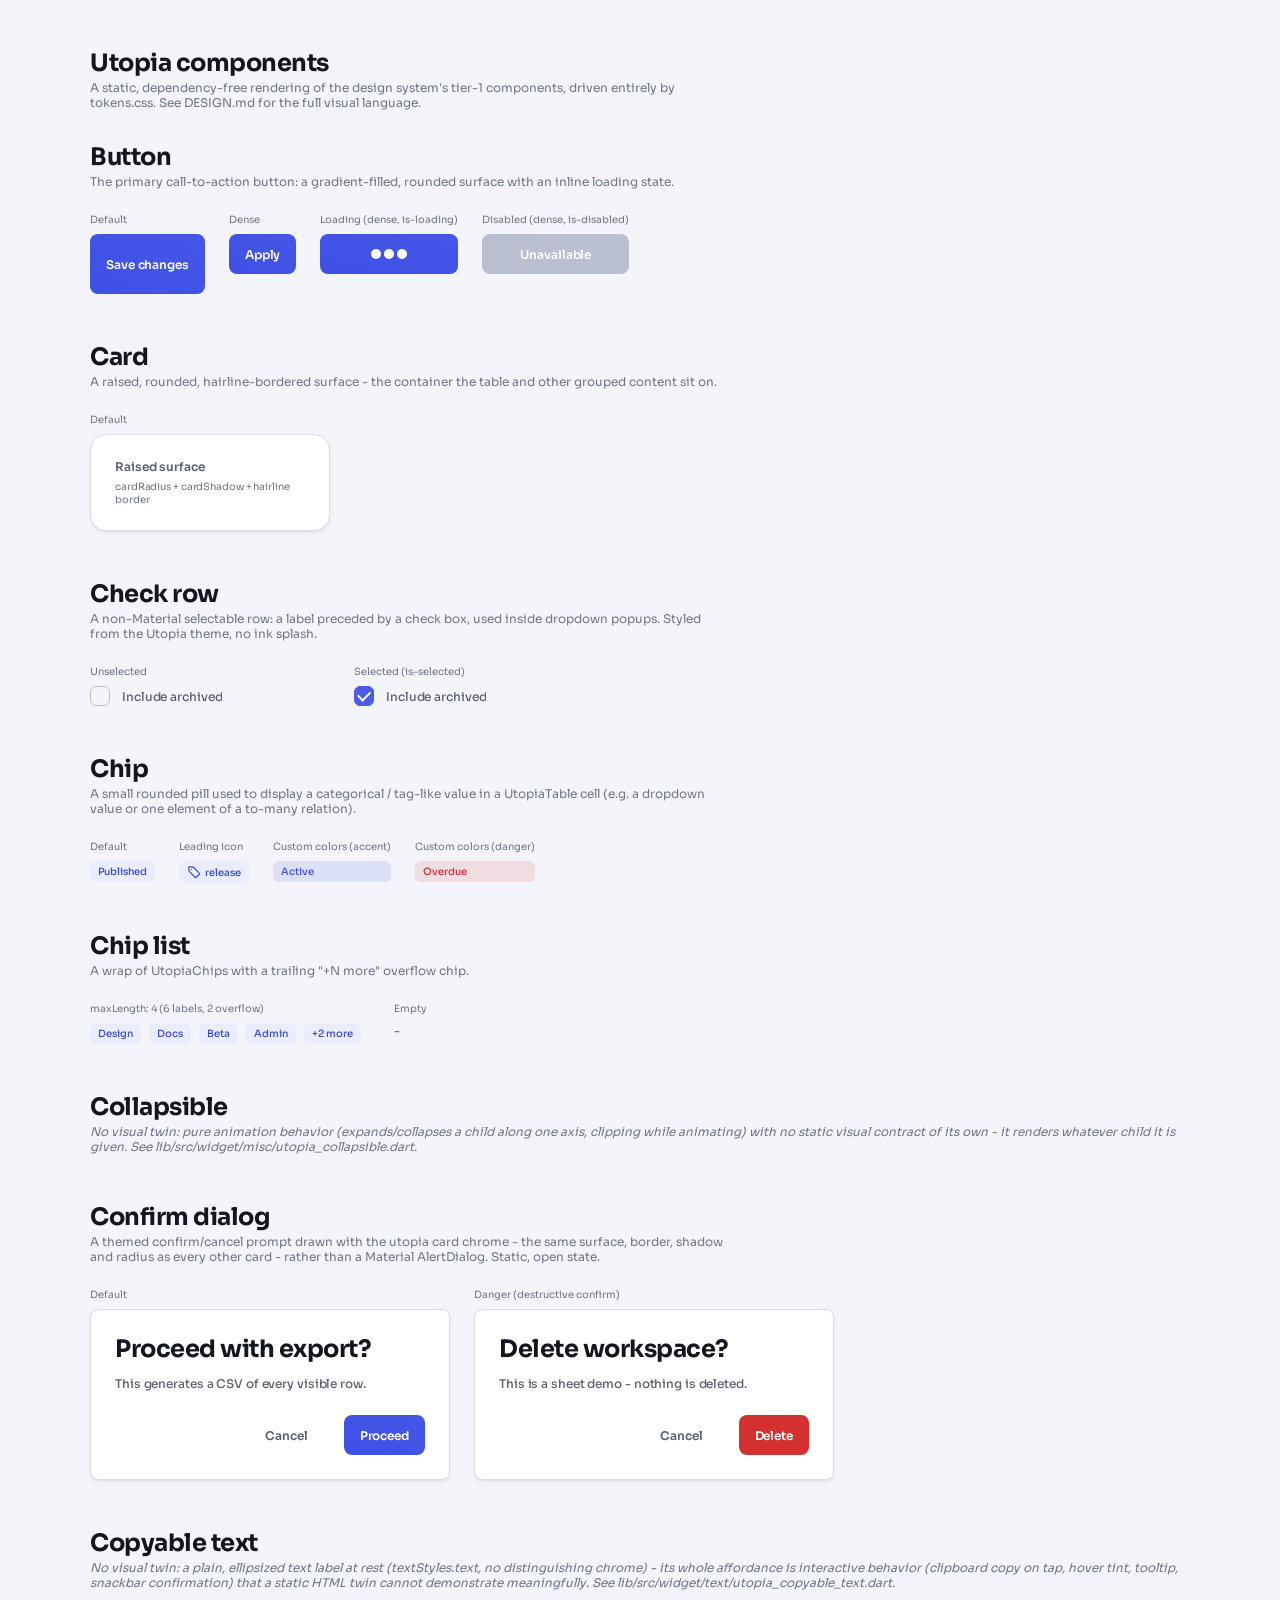
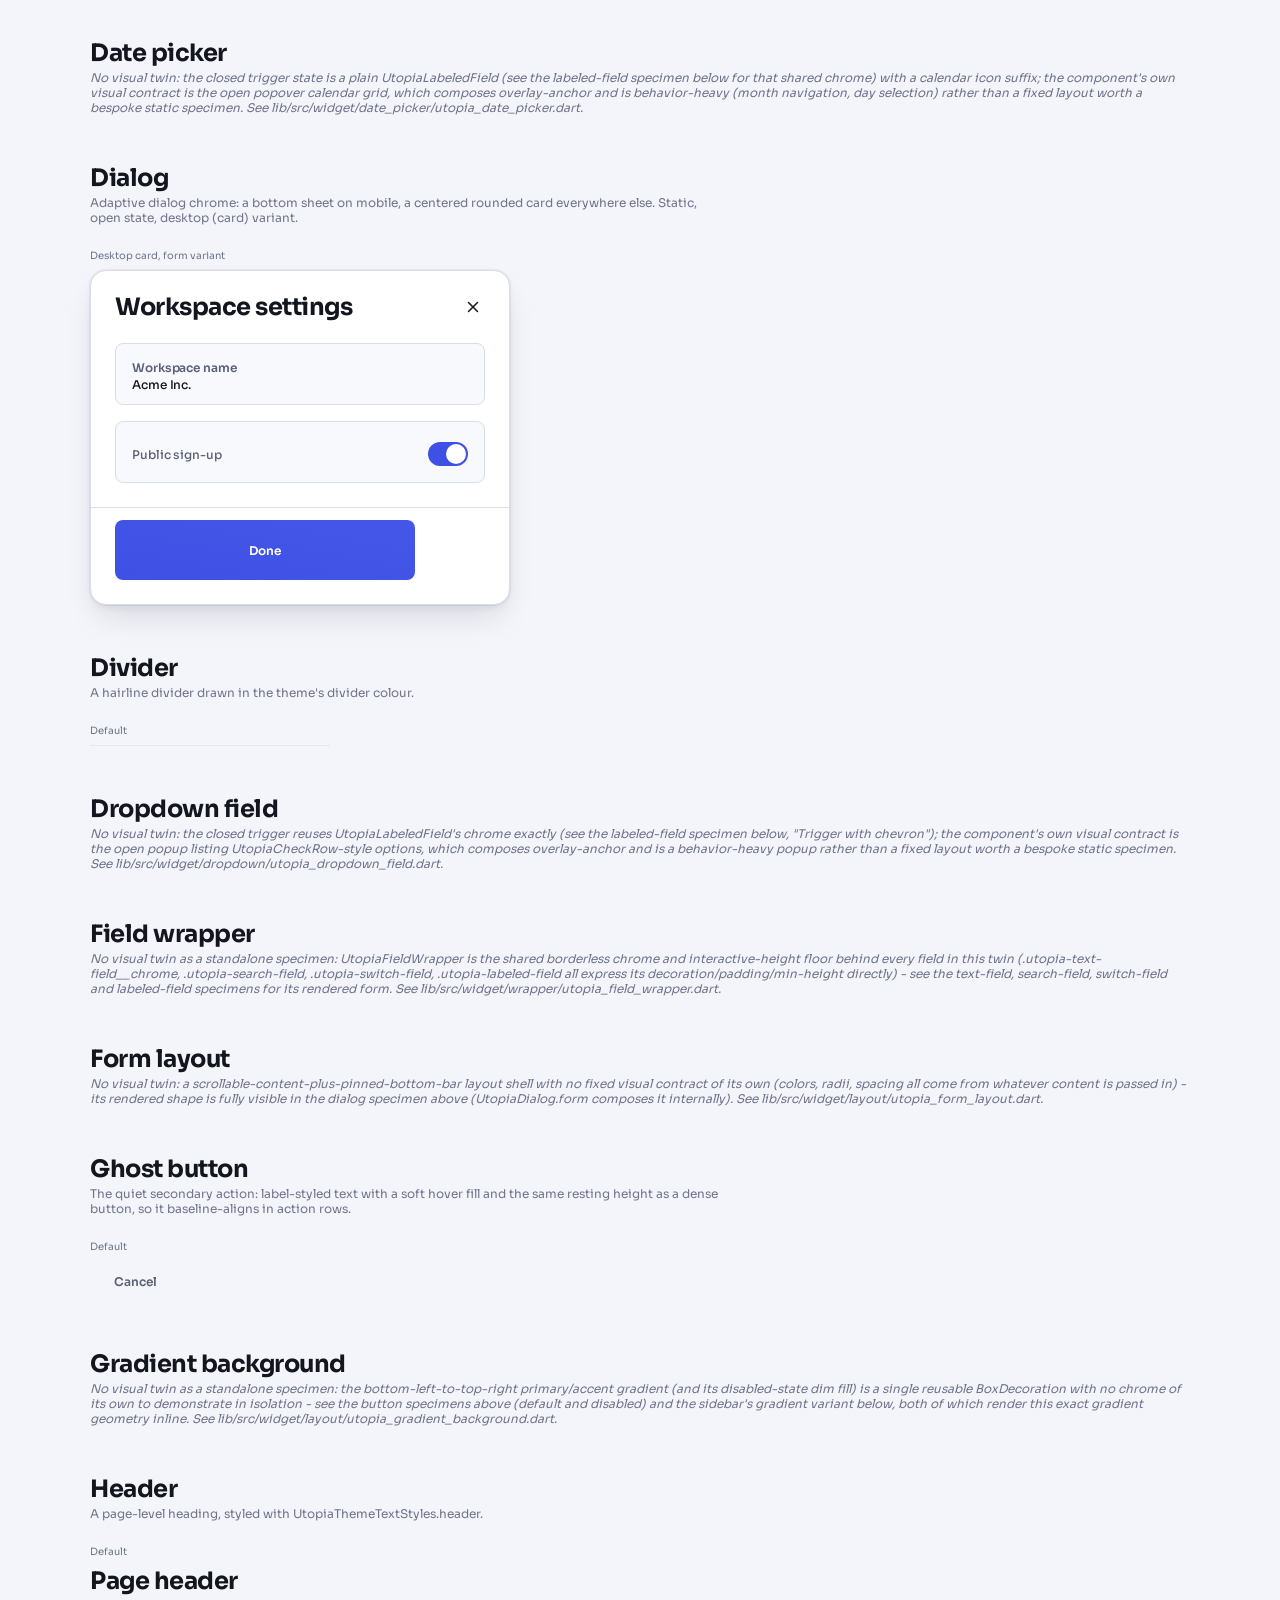
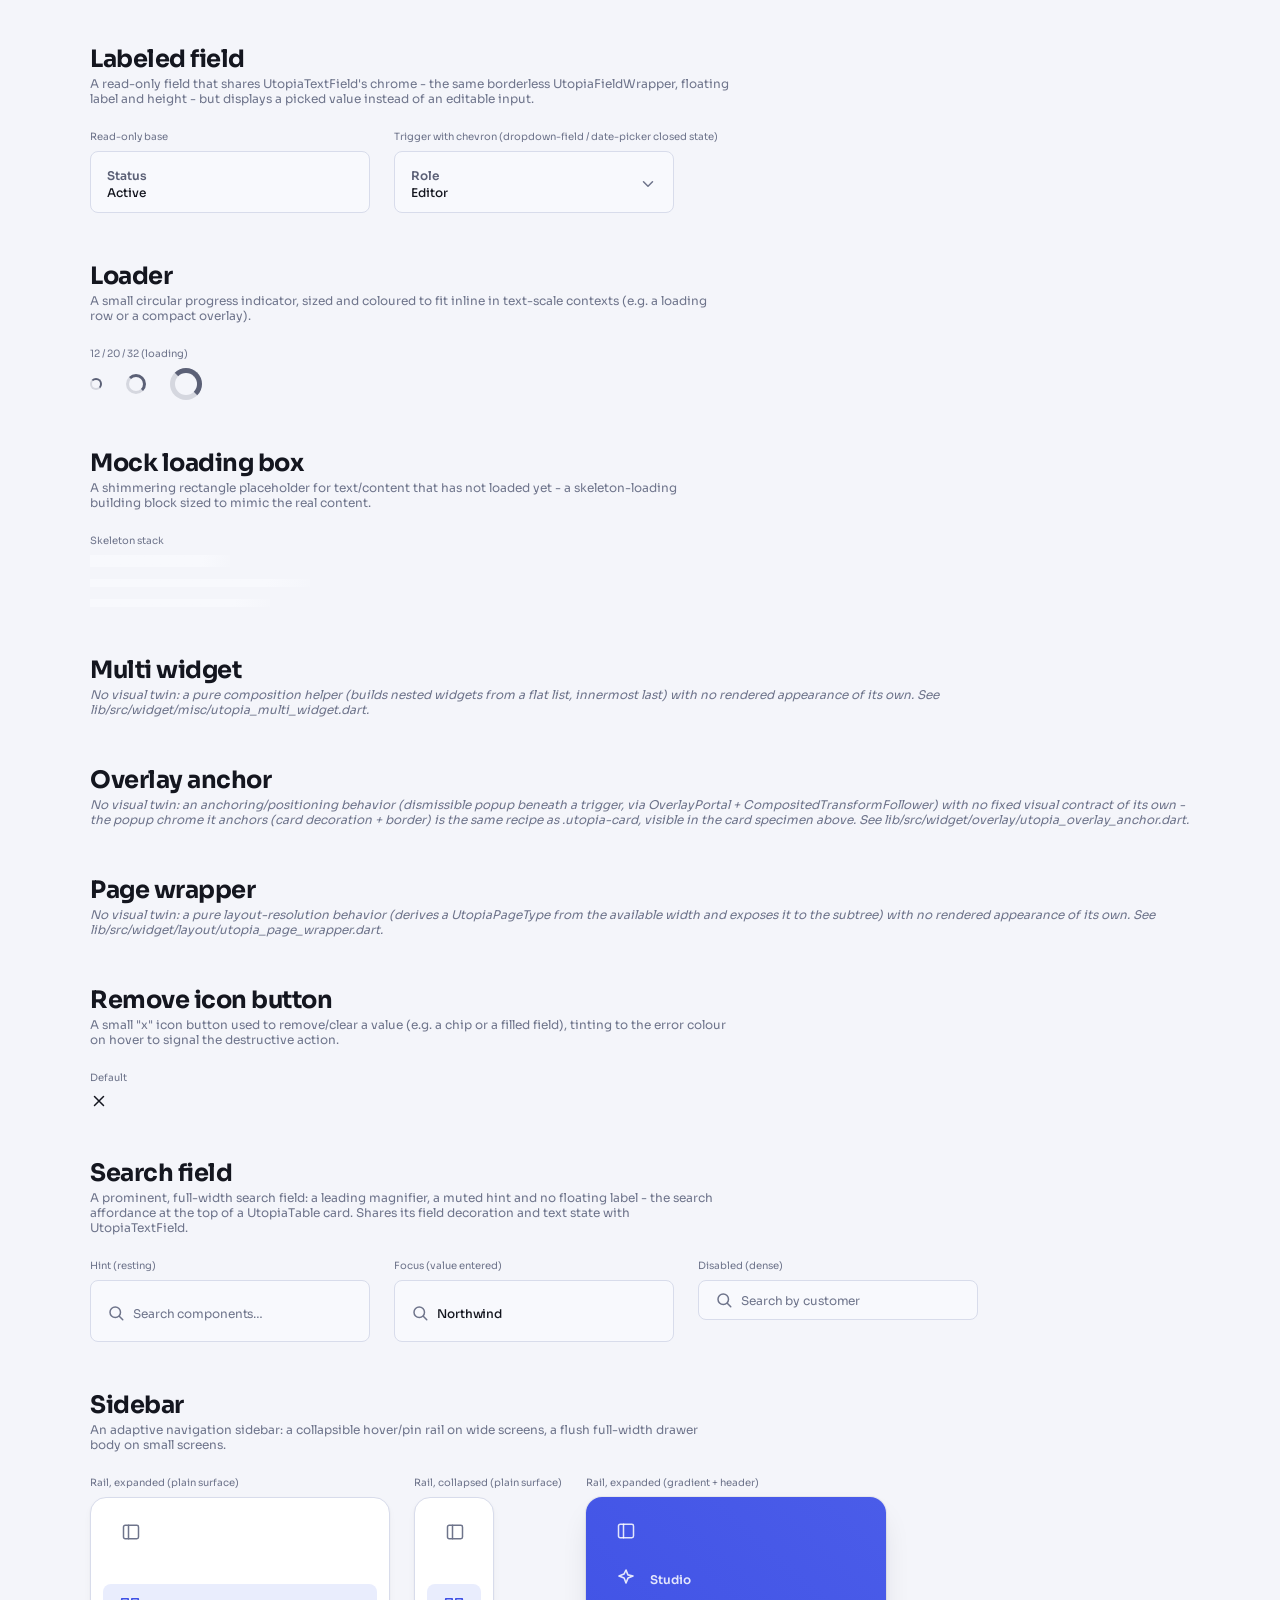
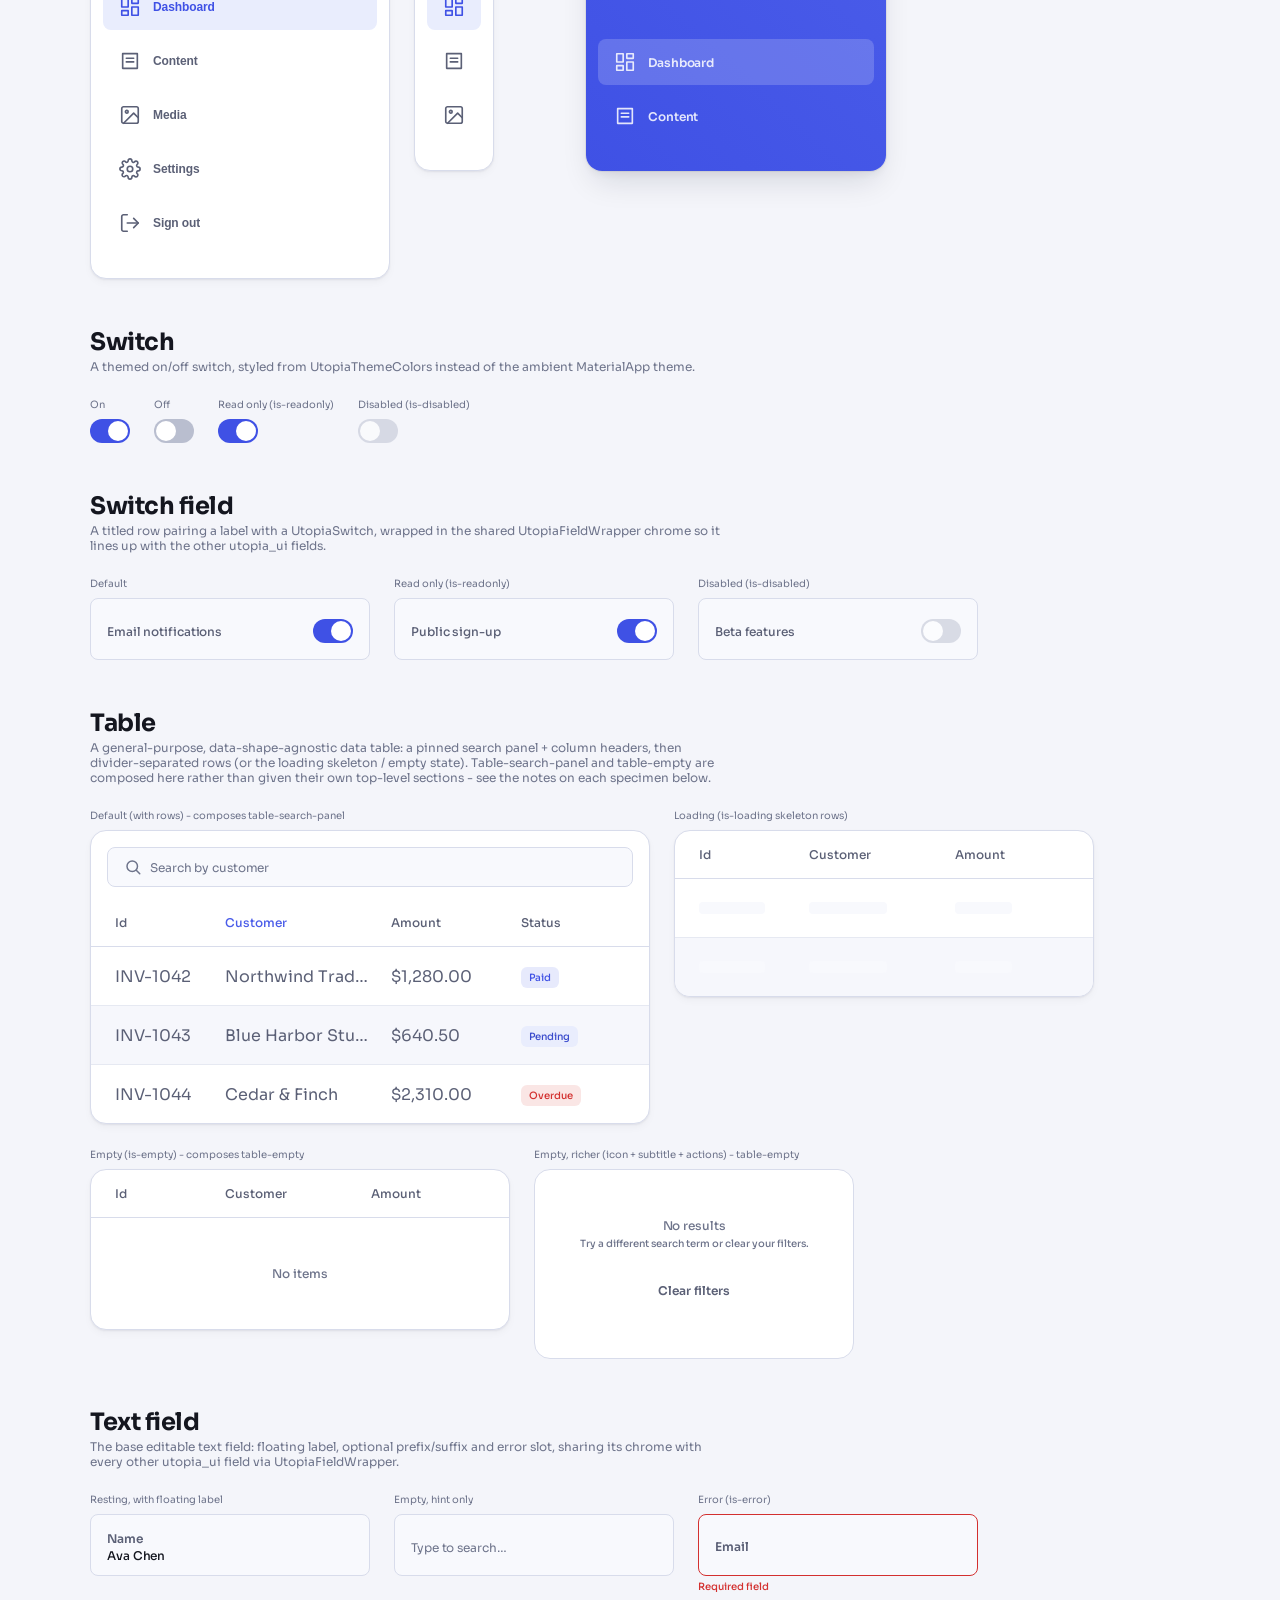
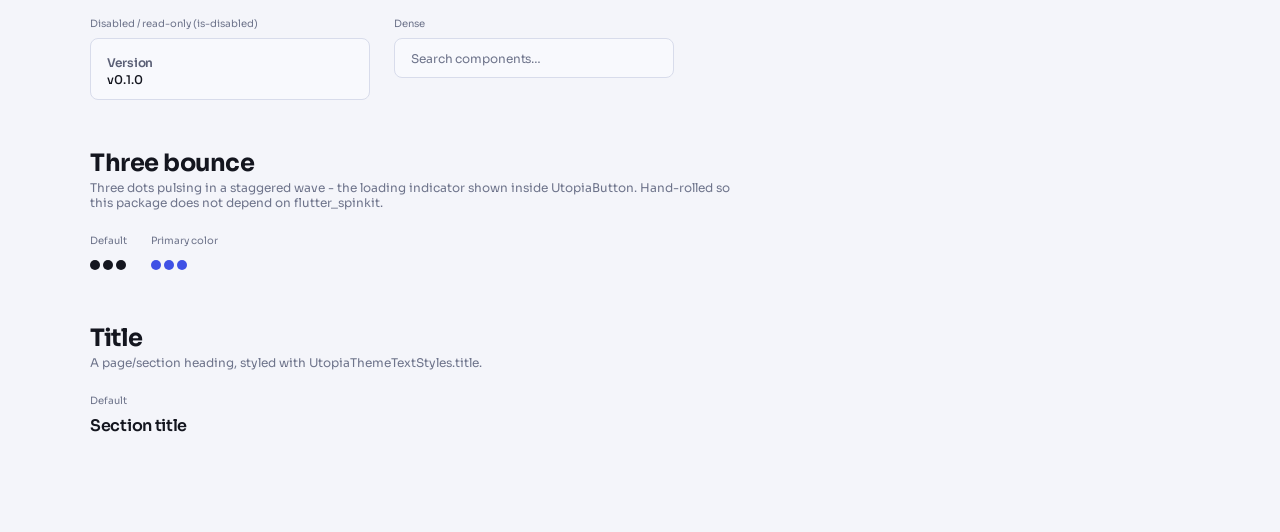
==== commit 63faf6c1: "feat(theme): default palette v2 - toned neutrals, live gradient pair, layered shadows The default th" ====
--- a/twin/components.html
+++ b/twin/components.html
@@ -773,7 +773,6 @@
               <span class="utopia-table__header-cell utopia-table__header-cell--amount">Amount</span>
               <span class="utopia-table__header-cell utopia-table__header-cell--status">Status</span>
             </div>
-            <hr class="utopia-divider" />
             <div class="utopia-table__row">
               <span class="utopia-table__cell utopia-table__cell--id">INV-1042</span>
               <span class="utopia-table__cell utopia-table__cell--customer">Northwind Traders</span>
@@ -810,7 +809,6 @@
               <span class="utopia-table__header-cell utopia-table__header-cell--customer">Customer</span>
               <span class="utopia-table__header-cell utopia-table__header-cell--amount">Amount</span>
             </div>
-            <hr class="utopia-divider" />
             <div class="utopia-table__row utopia-table__row--loading">
               <span class="utopia-table__cell utopia-table__cell--id"><span class="utopia-table__skeleton-bar" style="width: 70%;"></span></span>
               <span class="utopia-table__cell utopia-table__cell--customer"><span class="utopia-table__skeleton-bar"></span></span>
@@ -832,7 +830,6 @@
               <span class="utopia-table__header-cell utopia-table__header-cell--customer">Customer</span>
               <span class="utopia-table__header-cell utopia-table__header-cell--amount">Amount</span>
             </div>
-            <hr class="utopia-divider" />
             <div class="utopia-table-empty" data-utopia-id="table-empty">
               <p class="utopia-table-empty__title">No items</p>
             </div>
--- a/twin/tokens.css
+++ b/twin/tokens.css
@@ -1,6 +1,6 @@
 /* GENERATED by utopia_design_tools:generate_twin from tokens/utopia.tokens.json - do not edit. */
 /* Regenerate: dart run utopia_design_tools:generate_twin tokens/utopia.tokens.json */
-/* profileVersion: 0.2.0 */
+/* profileVersion: 0.3.0 */
 :root {
   --utopia-x: 4;
   --utopia-spacing-xxs: 2px;
@@ -20,9 +20,9 @@
   --utopia-border-hairline: 1px;
   --utopia-border-thin: 1.5px;
   --utopia-border-thick: 2px;
-  --utopia-shadow-sm: 0 1px 6px 0 rgb(0 0 0 / 0.051);
-  --utopia-shadow-md: 0 2px 10px 0 rgb(0 0 0 / 0.149);
-  --utopia-shadow-lg: 3px 3px 14px 0 rgb(0 0 0 / 0.349);
+  --utopia-shadow-sm: 0 1px 2px 0 rgb(16 24 40 / 0.0588), 0 4px 10px -2px rgb(16 24 40 / 0.051);
+  --utopia-shadow-md: 0 0 0 1px rgb(16 24 40 / 0.0588), 0 2px 4px -1px rgb(16 24 40 / 0.0706), 0 8px 16px -4px rgb(16 24 40 / 0.0784);
+  --utopia-shadow-lg: 0 0 0 1px rgb(16 24 40 / 0.0588), 0 4px 8px -2px rgb(16 24 40 / 0.0588), 0 16px 32px -8px rgb(16 24 40 / 0.1412);
   --utopia-font-weight-regular: 400;
   --utopia-font-weight-medium: 500;
   --utopia-font-weight-semi-bold: 600;
@@ -35,54 +35,55 @@
   --utopia-breakpoint-tablet: 600px;
   --utopia-breakpoint-web: 900px;
   --utopia-breakpoint-sidebar: 1000px;
-  --utopia-color-primary: #536dfe;
-  --utopia-color-accent: #536dfe;
-  --utopia-color-field: #ededed;
-  --utopia-color-canvas: #f5f5f5;
-  --utopia-color-error: #ff5252;
-  --utopia-color-disabled: #bdbdbd;
-  --utopia-color-text: rgb(0 0 0 / 0.8667);
+  --utopia-color-primary: #3f51e5;
+  --utopia-color-accent: #4a5ce9;
+  --utopia-color-field: #f8f9fd;
+  --utopia-color-canvas: #f4f5fa;
+  --utopia-color-error: #d3302f;
+  --utopia-color-disabled: #b9becf;
+  --utopia-color-text: #14161f;
   --utopia-color-surface: #ffffff;
-  --utopia-color-border: #e8eaf0;
-  --utopia-color-row-alt: #f7f8fb;
-  --utopia-color-hover: #eff1f8;
-  --utopia-color-chip-background: #e7eafd;
-  --utopia-color-chip-foreground: #536dfe;
-  --utopia-color-hint: #9aa0b5;
+  --utopia-color-border: #d8dceb;
+  --utopia-color-divider: #e6e9f2;
+  --utopia-color-row-alt: #f6f7fc;
+  --utopia-color-hover: #edf0fa;
+  --utopia-color-chip-background: #e9edfd;
+  --utopia-color-chip-foreground: #3a4bcc;
+  --utopia-color-hint: #6e748b;
   --utopia-color-on-colored-content: rgb(255 255 255 / 0.851);
   --utopia-color-on-colored-selected: rgb(255 255 255 / 0.1804);
   --utopia-color-on-colored-hover: rgb(255 255 255 / 0.0784);
   --utopia-text-style-header-font-family: Sora;
   --utopia-text-style-header-font-size: 24px;
-  --utopia-text-style-header-font-weight: 600;
-  --utopia-text-style-header-letter-spacing: 1px;
-  --utopia-text-style-header-color: rgb(0 0 0 / 0.8667);
+  --utopia-text-style-header-font-weight: 700;
+  --utopia-text-style-header-letter-spacing: -0.5px;
+  --utopia-text-style-header-color: #14161f;
   --utopia-text-style-label-font-family: Sora;
   --utopia-text-style-label-font-size: 12px;
   --utopia-text-style-label-font-weight: 600;
-  --utopia-text-style-label-letter-spacing: 1px;
-  --utopia-text-style-label-color: rgb(0 0 0 / 0.8667);
+  --utopia-text-style-label-letter-spacing: -0.1px;
+  --utopia-text-style-label-color: #5b6076;
   --utopia-text-style-text-font-family: Sora;
   --utopia-text-style-text-font-size: 12px;
-  --utopia-text-style-text-font-weight: 600;
-  --utopia-text-style-text-letter-spacing: 1px;
-  --utopia-text-style-text-color: rgb(0 0 0 / 0.8667);
+  --utopia-text-style-text-font-weight: 500;
+  --utopia-text-style-text-letter-spacing: -0.1px;
+  --utopia-text-style-text-color: #5b6076;
   --utopia-text-style-title-font-family: Sora;
   --utopia-text-style-title-font-size: 16px;
   --utopia-text-style-title-font-weight: 600;
-  --utopia-text-style-title-letter-spacing: 1px;
-  --utopia-text-style-title-color: rgb(0 0 0 / 0.8667);
+  --utopia-text-style-title-letter-spacing: -0.3px;
+  --utopia-text-style-title-color: #14161f;
   --utopia-text-style-caption-font-family: Sora;
   --utopia-text-style-caption-font-size: 10px;
-  --utopia-text-style-caption-font-weight: 600;
-  --utopia-text-style-caption-letter-spacing: 1px;
-  --utopia-text-style-caption-color: rgb(0 0 0 / 0.8667);
+  --utopia-text-style-caption-font-weight: 500;
+  --utopia-text-style-caption-letter-spacing: 0px;
+  --utopia-text-style-caption-color: #5b6076;
   --utopia-text-style-button-font-family: Sora;
   --utopia-text-style-button-font-size: 12px;
   --utopia-text-style-button-font-weight: 600;
-  --utopia-text-style-button-letter-spacing: 1px;
+  --utopia-text-style-button-letter-spacing: -0.1px;
   --utopia-text-style-button-color: #ffffff;
-  --utopia-theme-border-radius: var(--utopia-radius-sm);
+  --utopia-theme-border-radius: var(--utopia-radius-md);
   --utopia-theme-card-radius: var(--utopia-radius-xl);
   --utopia-theme-field-content-padding-top: 10px;
   --utopia-theme-field-content-padding-right: var(--utopia-spacing-lg);
--- a/twin/components.css
+++ b/twin/components.css
@@ -12,6 +12,43 @@
    chrome (switch-field, remove-icon-button, three-bounce, mock-loading-box).
    Rules are grouped by component, in manifest order; each group's header
    comment names the component's Dart source under lib/src/widget/. */
+
+/* ---------------------------------------------------------------------- */
+/* Typeface - the default theme's Sora, shipped in twin/fonts/ (OFL).      */
+/* Without these faces every text-style token falls back to the system     */
+/* sans and the twin loses typographic parity with the Flutter surface     */
+/* (which loads the same family from the utopia_ui package's fonts/).      */
+/* Weights mirror the fontWeight token scale: 400/500/600/700.             */
+/* ---------------------------------------------------------------------- */
+
+@font-face {
+  font-family: 'Sora';
+  font-weight: 400;
+  font-style: normal;
+  font-display: swap;
+  src: url('fonts/Sora-Regular.ttf') format('truetype');
+}
+@font-face {
+  font-family: 'Sora';
+  font-weight: 500;
+  font-style: normal;
+  font-display: swap;
+  src: url('fonts/Sora-Medium.ttf') format('truetype');
+}
+@font-face {
+  font-family: 'Sora';
+  font-weight: 600;
+  font-style: normal;
+  font-display: swap;
+  src: url('fonts/Sora-SemiBold.ttf') format('truetype');
+}
+@font-face {
+  font-family: 'Sora';
+  font-weight: 700;
+  font-style: normal;
+  font-display: swap;
+  src: url('fonts/Sora-Bold.ttf') format('truetype');
+}
 
 /* ---------------------------------------------------------------------- */
 /* .utopia-button - lib/src/widget/button/utopia_button.dart               */
@@ -153,8 +190,8 @@
   justify-content: center;
 }
 
-/* Floating label: textStyles.label (semi-bold, small, letter-spaced caption
-   size) shown above the value once the field has content or focus. */
+/* Floating label: textStyles.label (semi-bold, small, slightly tightened
+   caption size) shown above the value once the field has content or focus. */
 .utopia-text-field__label {
   font-family: var(--utopia-text-style-label-font-family), sans-serif;
   font-size: var(--utopia-text-style-label-font-size);
@@ -303,7 +340,7 @@
   font-size: var(--utopia-text-style-text-font-size);
   font-weight: var(--utopia-text-style-text-font-weight);
   letter-spacing: var(--utopia-text-style-text-letter-spacing);
-  color: var(--utopia-color-text);
+  color: var(--utopia-text-style-text-color);
   overflow: hidden;
   text-overflow: ellipsis;
   white-space: nowrap;
@@ -318,8 +355,8 @@
   align-items: center;
   gap: var(--utopia-spacing-xs);
   box-sizing: border-box;
-  padding: var(--utopia-spacing-xs) var(--utopia-spacing-md);
-  border-radius: var(--utopia-radius-md); /* utopia-literal-ok: mirrors Dart getter UtopiaThemeData.chipRadius = tokens.radius.md (no dedicated theme.* token emitted) */
+  padding: var(--utopia-spacing-xs) var(--utopia-spacing-sm);
+  border-radius: var(--utopia-radius-sm); /* utopia-literal-ok: mirrors Dart getter UtopiaThemeData.chipRadius = tokens.radius.sm (no dedicated theme.* token emitted) */
   background-color: var(--utopia-color-chip-background);
   color: var(--utopia-color-chip-foreground);
   font-family: var(--utopia-text-style-caption-font-family), sans-serif;
@@ -404,7 +441,7 @@
   font-size: var(--utopia-text-style-text-font-size);
   font-weight: var(--utopia-text-style-text-font-weight);
   letter-spacing: var(--utopia-text-style-text-letter-spacing);
-  color: var(--utopia-color-text);
+  color: var(--utopia-text-style-text-color);
 }
 
 .utopia-confirm-dialog__actions {
@@ -468,7 +505,9 @@
   background-color: var(--utopia-color-surface);
   border-radius: var(--utopia-radius-xl);
   border: var(--utopia-border-thin) solid var(--utopia-color-border);
-  box-shadow: var(--utopia-shadow-sm);
+  /* Mirrors UtopiaThemeData.dialogDecoration: a modal sits above a barrier,
+     so it takes the overlay shadow, not the resting card's. */
+  box-shadow: var(--utopia-shadow-lg);
   display: flex;
   flex-direction: column;
   overflow: hidden;
@@ -534,10 +573,11 @@
   width: 100%;
   border: 0;
   margin: 0;
-  /* colors.divider is unset by default: derived as text-over-surface at 12%
-     alpha (Color.alphaBlend(colors.text.withValues(alpha: 0.12), colors.surface)).
-     color-mix approximates the same alpha blend against the surface color. */
-  background-color: color-mix(in srgb, var(--utopia-color-text) 12%, var(--utopia-color-surface));
+  /* colors.divider carries a value in the default theme, one step lighter
+     than colors.border, so a surface's outer edge stays stronger than the
+     lines inside it. The text-over-surface derivation only runs for a theme
+     that leaves the slot unset. */
+  background-color: var(--utopia-color-divider);
 }
 
 /* ---------------------------------------------------------------------- */
@@ -898,7 +938,8 @@
   border: 0;
   background: none;
   width: calc(100% - 2 * var(--utopia-spacing-md));
-  color: var(--utopia-color-text);
+  /* Unselected nav rests on the label style's body tone; .is-selected overrides with the brand color below */
+  color: var(--utopia-text-style-label-color);
   transition: background-color var(--utopia-duration-xs) ease;
 }
 
@@ -1036,7 +1077,7 @@
   font-size: var(--utopia-text-style-text-font-size);
   font-weight: var(--utopia-text-style-text-font-weight);
   letter-spacing: var(--utopia-text-style-text-letter-spacing);
-  color: var(--utopia-color-text);
+  color: var(--utopia-text-style-text-color);
 }
 
 /* ---------------------------------------------------------------------- */
@@ -1086,6 +1127,9 @@
   align-items: center;
   padding: var(--utopia-spacing-lg);
   gap: 0;
+  /* The header draws the caesura itself, in colors.border rather than the
+     lighter row divider - mirrors UtopiaTableHeader's own bottom BorderSide. */
+  border-bottom: var(--utopia-border-hairline) solid var(--utopia-color-border);
 }
 
 .utopia-table__header-cell {
@@ -1096,7 +1140,8 @@
   padding: 0 var(--utopia-spacing-sm);
   font-size: var(--utopia-text-style-text-font-size);
   font-weight: var(--utopia-font-weight-medium);
-  color: var(--utopia-color-text);
+  /* Body tone, not the heading tone: a column label must not outweigh the data it labels */
+  color: var(--utopia-text-style-text-color);
   white-space: nowrap;
   overflow: hidden;
   text-overflow: ellipsis;
@@ -1122,8 +1167,9 @@
   align-items: center;
   min-height: var(--utopia-theme-tile-height);
   padding: 0 var(--utopia-spacing-lg);
-  border-top: var(--utopia-border-hairline) solid;
-  border-top-color: color-mix(in srgb, var(--utopia-color-text) 12%, var(--utopia-color-surface));
+  /* No border here: rows are separated by a real <hr class="utopia-divider">
+     element, mirroring Dart's UtopiaDivider between SliverList items. Giving
+     the row its own top border as well would render every row boundary twice. */
 }
 
 .utopia-table__row--alt {
@@ -1140,7 +1186,7 @@
   overflow: hidden;
   text-overflow: ellipsis;
   white-space: nowrap;
-  color: var(--utopia-color-text);
+  color: var(--utopia-text-style-text-color);
 }
 
 .utopia-table__cell--id { flex: 0 0 110px; } /* utopia-literal-ok: specimen column width */
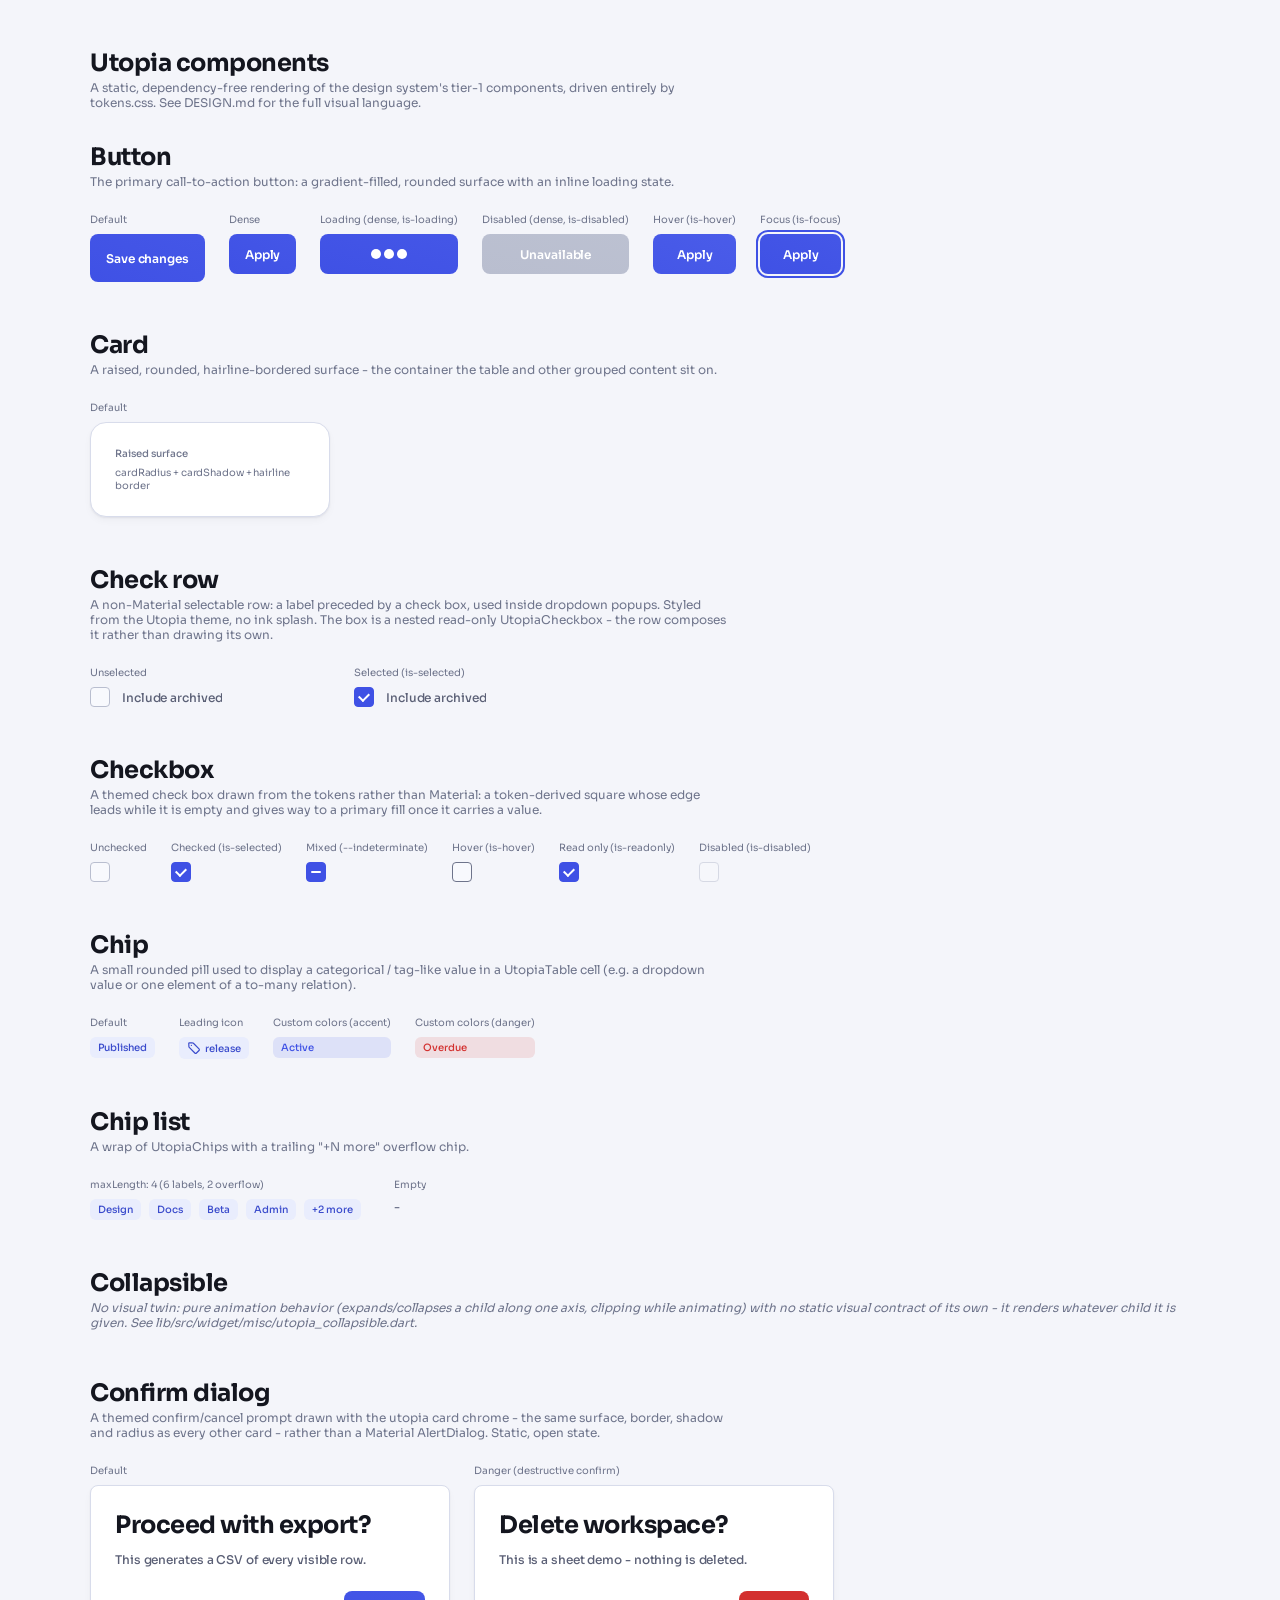
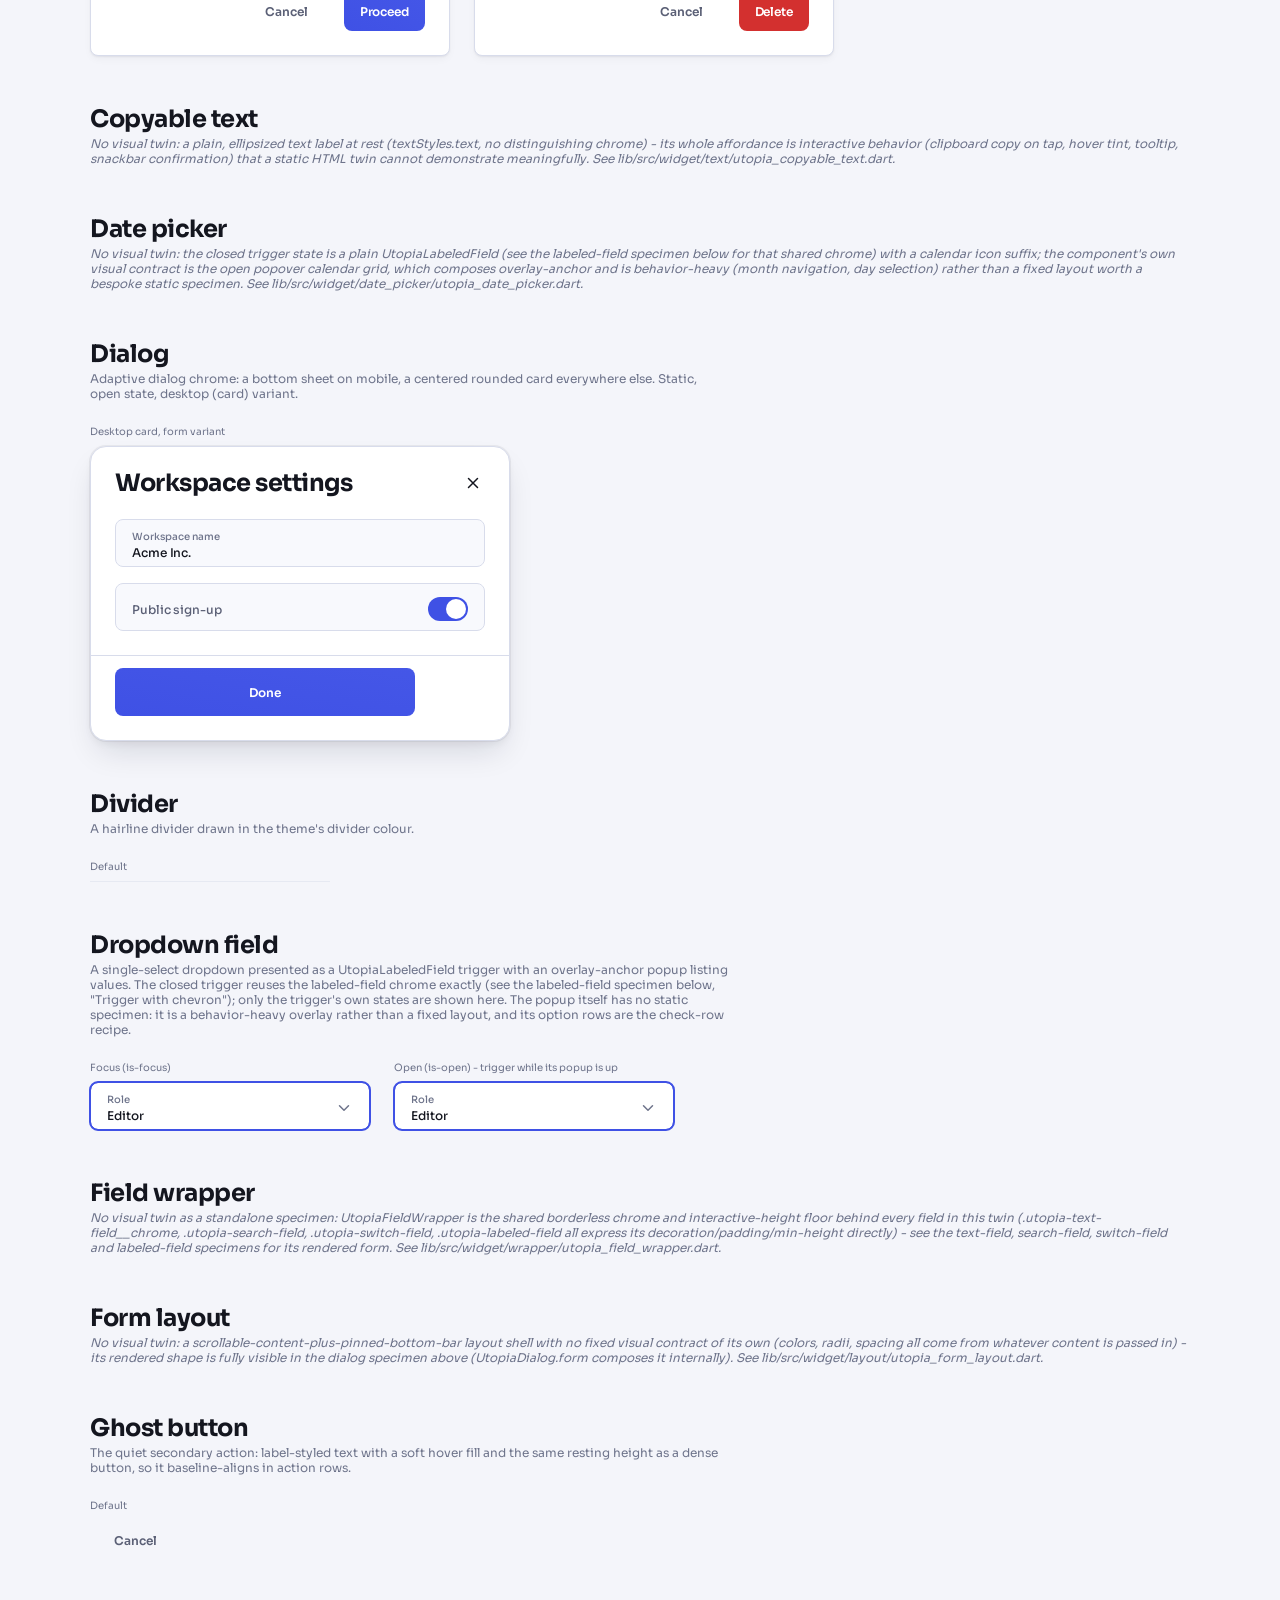
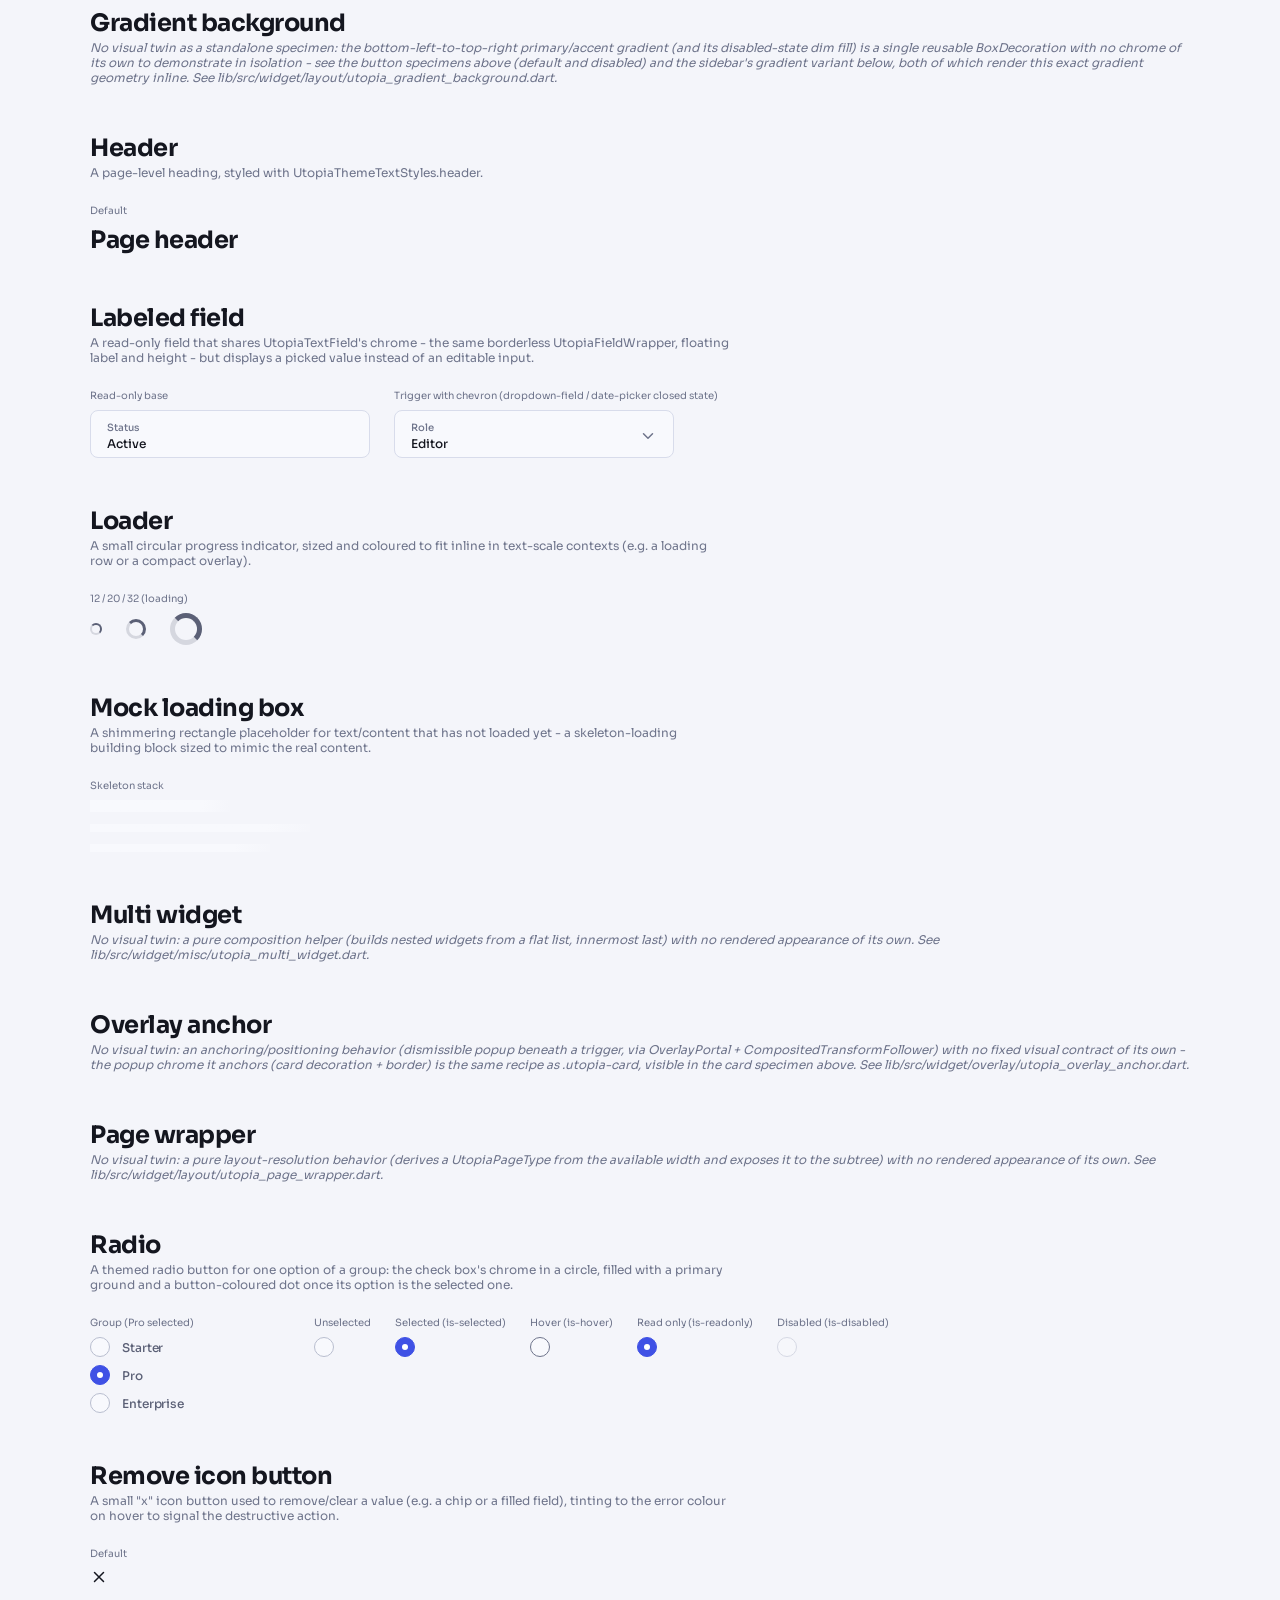
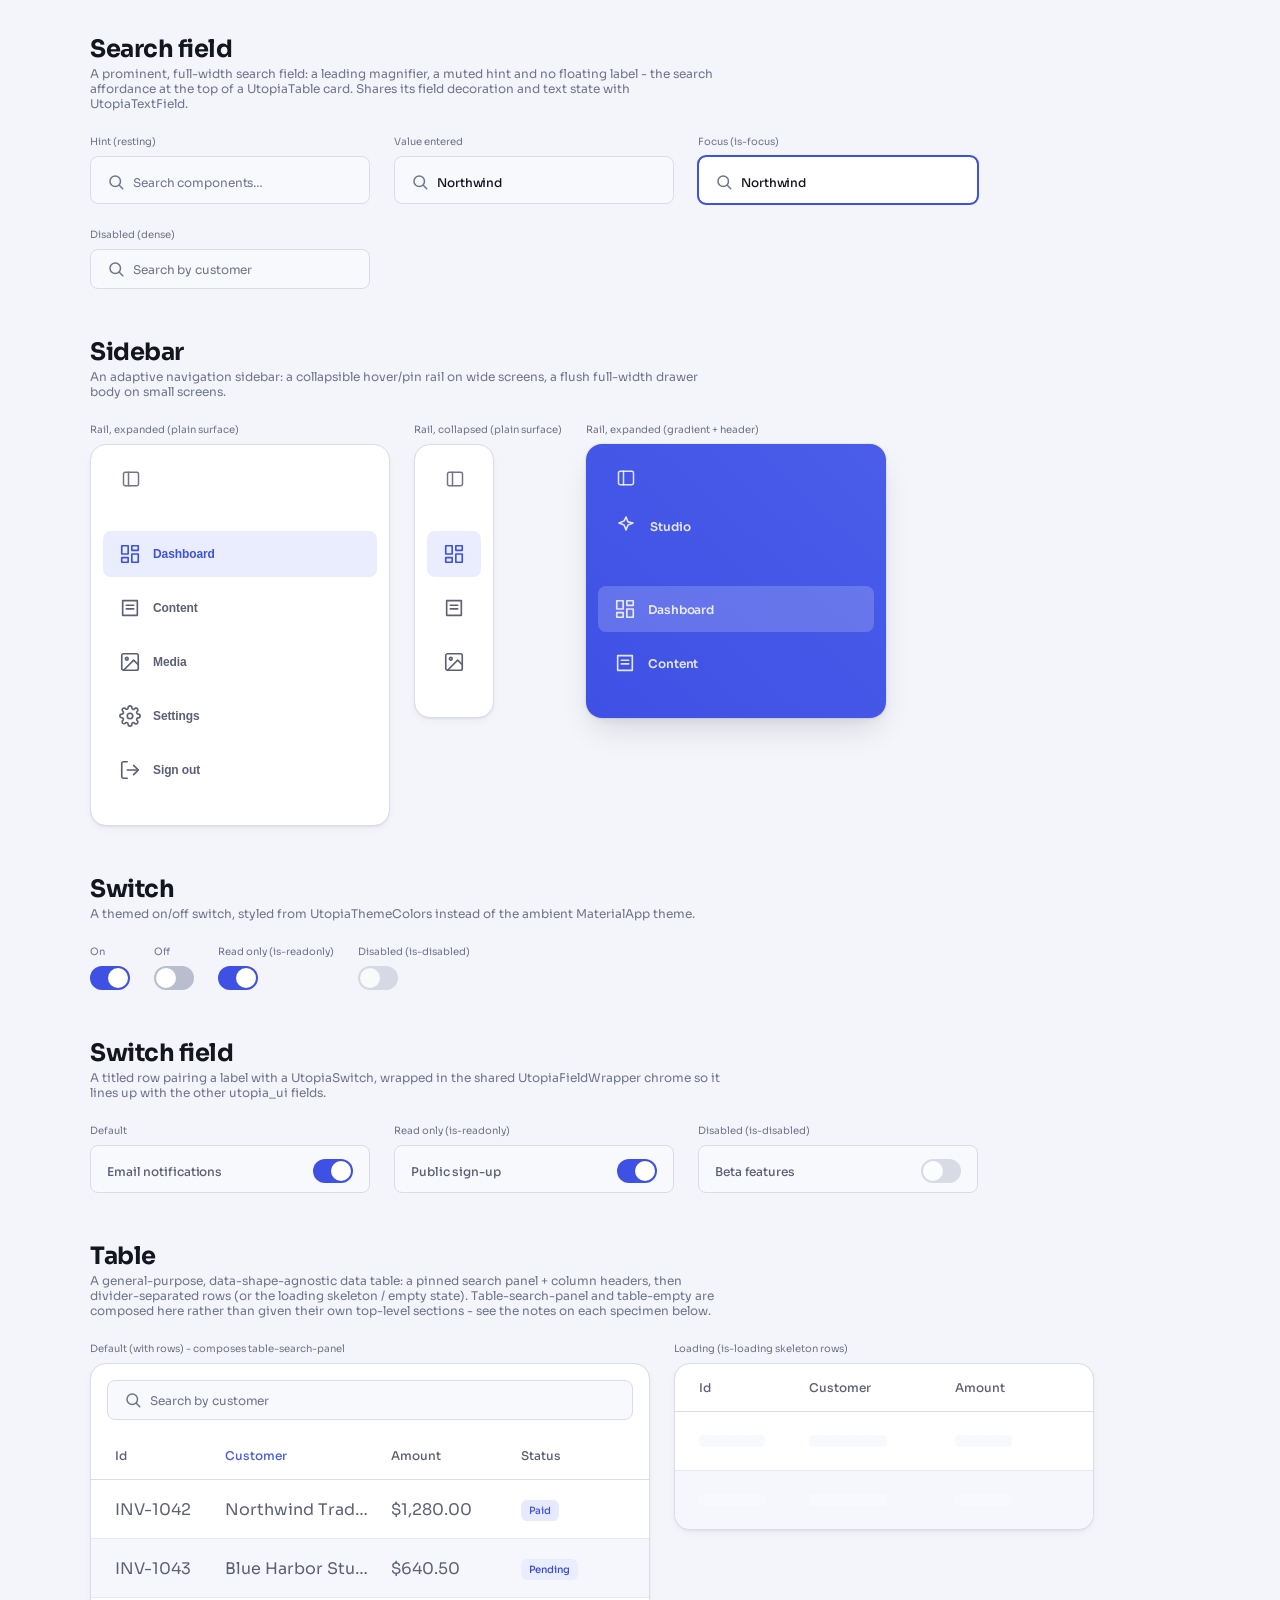
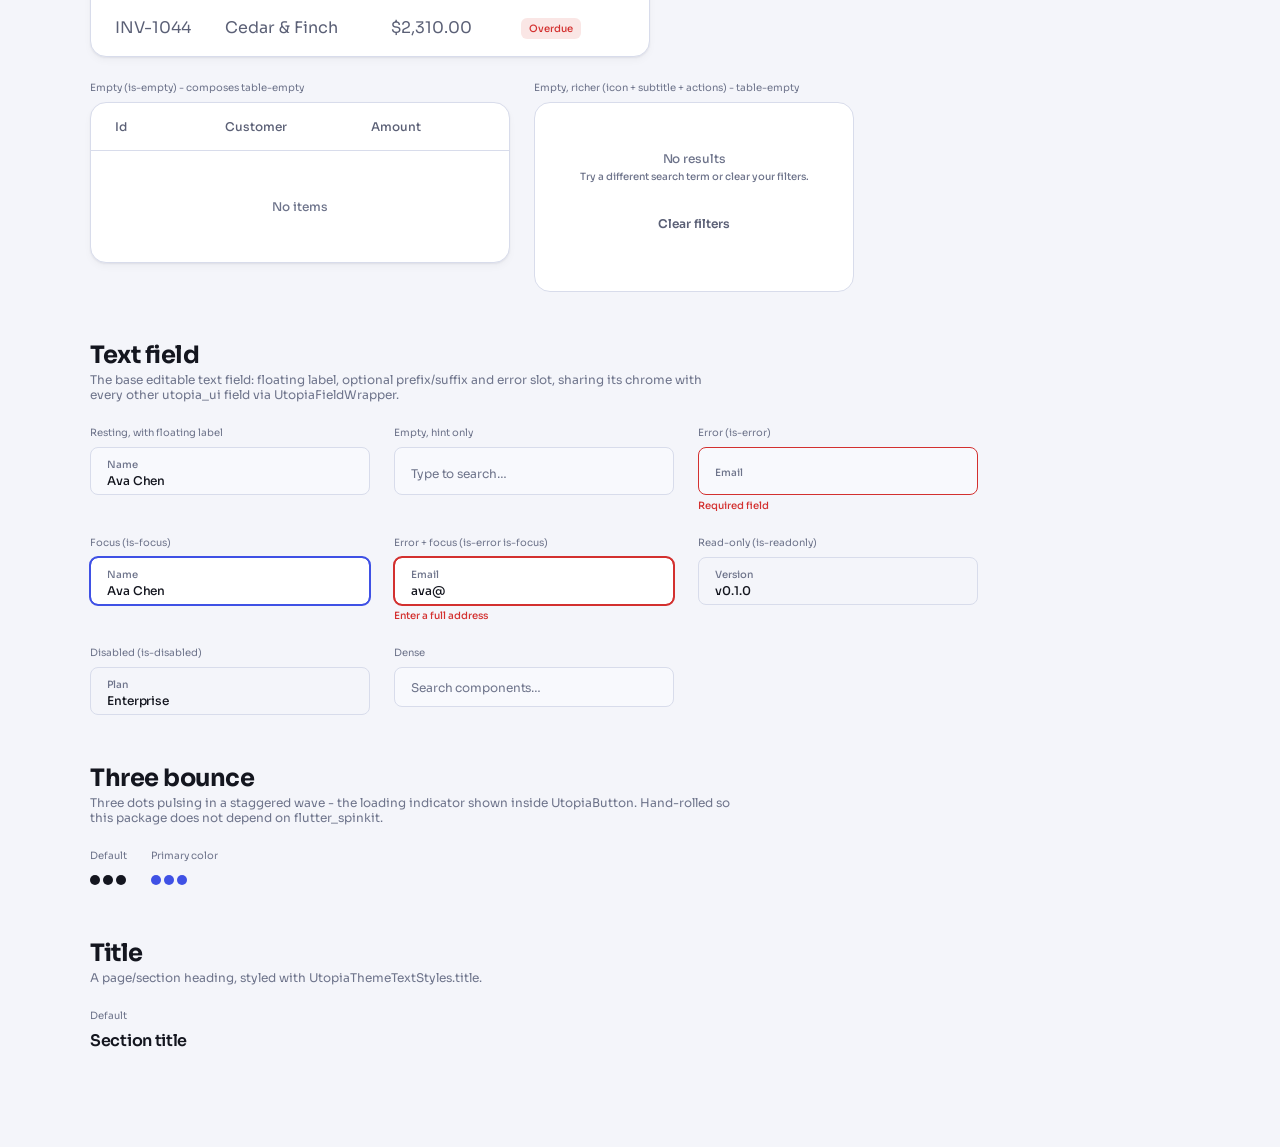
==== commit bb900123: "feat(components): field states, 48px controls, live button hover, checkbox and radio Wave A of the d" ====
--- a/twin/components.html
+++ b/twin/components.html
@@ -132,6 +132,18 @@
             <span class="utopia-button__label">Unavailable</span>
           </button>
         </div>
+        <div class="twin-specimen">
+          <span class="twin-specimen__label">Hover (is-hover)</span>
+          <button class="utopia-button utopia-button--dense is-hover" data-utopia-id="button" type="button" style="max-width: 180px;">
+            <span class="utopia-button__label">Apply</span>
+          </button>
+        </div>
+        <div class="twin-specimen">
+          <span class="twin-specimen__label">Focus (is-focus)</span>
+          <button class="utopia-button utopia-button--dense is-focus" data-utopia-id="button" type="button" style="max-width: 180px;">
+            <span class="utopia-button__label">Apply</span>
+          </button>
+        </div>
       </div>
     </section>
 
@@ -160,27 +172,69 @@
     <section class="twin-section" data-utopia-id="check-row">
       <h2 class="twin-section__name">Check row</h2>
       <p class="twin-section__description">
-        A non-Material selectable row: a label preceded by a check box, used inside dropdown popups. Styled from the Utopia theme, no ink splash.
+        A non-Material selectable row: a label preceded by a check box, used inside dropdown popups. Styled from the Utopia theme, no ink splash. The box is a nested read-only UtopiaCheckbox - the row composes it rather than drawing its own.
       </p>
       <div class="twin-specimens">
         <div class="twin-specimen">
           <span class="twin-specimen__label">Unselected</span>
           <button class="utopia-check-row" data-utopia-id="check-row" type="button" style="width: 240px;">
-            <span class="utopia-check-row__box" aria-hidden="true"></span>
+            <span class="utopia-checkbox is-readonly" aria-hidden="true"></span>
             <span class="utopia-check-row__label">Include archived</span>
           </button>
         </div>
         <div class="twin-specimen">
           <span class="twin-specimen__label">Selected (is-selected)</span>
           <button class="utopia-check-row is-selected" data-utopia-id="check-row" type="button" style="width: 240px;">
-            <span class="utopia-check-row__box" aria-hidden="true"></span>
+            <span class="utopia-checkbox is-selected is-readonly" aria-hidden="true">
+              <span class="utopia-checkbox__check"></span>
+            </span>
             <span class="utopia-check-row__label">Include archived</span>
           </button>
         </div>
       </div>
     </section>
 
-    <!-- data-utopia-id="chip" - manifest index 3 -->
+    <!-- data-utopia-id="checkbox" - manifest index 3 -->
+    <section class="twin-section" data-utopia-id="checkbox">
+      <h2 class="twin-section__name">Checkbox</h2>
+      <p class="twin-section__description">
+        A themed check box drawn from the tokens rather than Material: a token-derived square whose edge leads while it is empty and gives way to a primary fill once it carries a value.
+      </p>
+      <div class="twin-specimens">
+        <div class="twin-specimen">
+          <span class="twin-specimen__label">Unchecked</span>
+          <span class="utopia-checkbox" data-utopia-id="checkbox"></span>
+        </div>
+        <div class="twin-specimen">
+          <span class="twin-specimen__label">Checked (is-selected)</span>
+          <span class="utopia-checkbox is-selected" data-utopia-id="checkbox">
+            <span class="utopia-checkbox__check" aria-hidden="true"></span>
+          </span>
+        </div>
+        <div class="twin-specimen">
+          <span class="twin-specimen__label">Mixed (--indeterminate)</span>
+          <span class="utopia-checkbox utopia-checkbox--indeterminate" data-utopia-id="checkbox">
+            <span class="utopia-checkbox__bar" aria-hidden="true"></span>
+          </span>
+        </div>
+        <div class="twin-specimen">
+          <span class="twin-specimen__label">Hover (is-hover)</span>
+          <span class="utopia-checkbox is-hover" data-utopia-id="checkbox"></span>
+        </div>
+        <div class="twin-specimen">
+          <span class="twin-specimen__label">Read only (is-readonly)</span>
+          <span class="utopia-checkbox is-selected is-readonly" data-utopia-id="checkbox">
+            <span class="utopia-checkbox__check" aria-hidden="true"></span>
+          </span>
+        </div>
+        <div class="twin-specimen">
+          <span class="twin-specimen__label">Disabled (is-disabled)</span>
+          <span class="utopia-checkbox is-disabled" data-utopia-id="checkbox"></span>
+        </div>
+      </div>
+    </section>
+
+    <!-- data-utopia-id="chip" - manifest index 4 -->
     <section class="twin-section" data-utopia-id="chip">
       <h2 class="twin-section__name">Chip</h2>
       <p class="twin-section__description">
@@ -217,7 +271,7 @@
       </div>
     </section>
 
-    <!-- data-utopia-id="chip-list" - manifest index 4 -->
+    <!-- data-utopia-id="chip-list" - manifest index 5 -->
     <section class="twin-section" data-utopia-id="chip-list">
       <h2 class="twin-section__name">Chip list</h2>
       <p class="twin-section__description">
@@ -243,7 +297,7 @@
       </div>
     </section>
 
-    <!-- data-utopia-id="collapsible" - manifest index 5 (no visual twin) -->
+    <!-- data-utopia-id="collapsible" - manifest index 6 (no visual twin) -->
     <section class="twin-section" data-utopia-id="collapsible">
       <h2 class="twin-section__name">Collapsible</h2>
       <p class="twin-note" data-utopia-id="collapsible">
@@ -251,7 +305,7 @@
       </p>
     </section>
 
-    <!-- data-utopia-id="confirm-dialog" - manifest index 6 -->
+    <!-- data-utopia-id="confirm-dialog" - manifest index 7 -->
     <section class="twin-section" data-utopia-id="confirm-dialog">
       <h2 class="twin-section__name">Confirm dialog</h2>
       <p class="twin-section__description">
@@ -287,7 +341,7 @@
       </div>
     </section>
 
-    <!-- data-utopia-id="copyable-text" - manifest index 7 (no visual twin) -->
+    <!-- data-utopia-id="copyable-text" - manifest index 8 (no visual twin) -->
     <section class="twin-section" data-utopia-id="copyable-text">
       <h2 class="twin-section__name">Copyable text</h2>
       <p class="twin-note" data-utopia-id="copyable-text">
@@ -295,7 +349,7 @@
       </p>
     </section>
 
-    <!-- data-utopia-id="date-picker" - manifest index 8 (no visual twin) -->
+    <!-- data-utopia-id="date-picker" - manifest index 9 (no visual twin) -->
     <section class="twin-section" data-utopia-id="date-picker">
       <h2 class="twin-section__name">Date picker</h2>
       <p class="twin-note" data-utopia-id="date-picker">
@@ -303,7 +357,7 @@
       </p>
     </section>
 
-    <!-- data-utopia-id="dialog" - manifest index 9 -->
+    <!-- data-utopia-id="dialog" - manifest index 10 -->
     <section class="twin-section" data-utopia-id="dialog">
       <h2 class="twin-section__name">Dialog</h2>
       <p class="twin-section__description">
@@ -343,7 +397,7 @@
       </div>
     </section>
 
-    <!-- data-utopia-id="divider" - manifest index 10 -->
+    <!-- data-utopia-id="divider" - manifest index 11 -->
     <section class="twin-section" data-utopia-id="divider">
       <h2 class="twin-section__name">Divider</h2>
       <p class="twin-section__description">
@@ -357,15 +411,49 @@
       </div>
     </section>
 
-    <!-- data-utopia-id="dropdown-field" - manifest index 11 (no visual twin) -->
+    <!-- data-utopia-id="dropdown-field" - manifest index 12 -->
     <section class="twin-section" data-utopia-id="dropdown-field">
       <h2 class="twin-section__name">Dropdown field</h2>
-      <p class="twin-note" data-utopia-id="dropdown-field">
-        No visual twin: the closed trigger reuses UtopiaLabeledField's chrome exactly (see the labeled-field specimen below, "Trigger with chevron"); the component's own visual contract is the open popup listing UtopiaCheckRow-style options, which composes overlay-anchor and is a behavior-heavy popup rather than a fixed layout worth a bespoke static specimen. See lib/src/widget/dropdown/utopia_dropdown_field.dart.
-      </p>
-    </section>
-
-    <!-- data-utopia-id="field-wrapper" - manifest index 12 (no visual twin) -->
+      <p class="twin-section__description">
+        A single-select dropdown presented as a UtopiaLabeledField trigger with an overlay-anchor popup listing values. The closed trigger reuses the labeled-field chrome exactly (see the labeled-field specimen below, "Trigger with chevron"); only the trigger's own states are shown here. The popup itself has no static specimen: it is a behavior-heavy overlay rather than a fixed layout, and its option rows are the check-row recipe.
+      </p>
+      <div class="twin-specimens">
+        <div class="twin-specimen">
+          <span class="twin-specimen__label">Focus (is-focus)</span>
+          <div class="utopia-dropdown-field utopia-labeled-field is-focus" data-utopia-id="dropdown-field" style="width: 280px;">
+            <div class="utopia-text-field__chrome">
+              <div class="utopia-labeled-field__row">
+                <div class="utopia-text-field__body">
+                  <p class="utopia-text-field__label">Role</p>
+                  <p class="utopia-text-field__value">Editor</p>
+                </div>
+                <span class="utopia-labeled-field__suffix" aria-hidden="true">
+                  <svg viewBox="0 0 24 24" width="18" height="18"><path d="M6 9l6 6 6-6" fill="none" stroke="currentColor" stroke-width="2" stroke-linecap="round" stroke-linejoin="round"/></svg>
+                </span>
+              </div>
+            </div>
+          </div>
+        </div>
+        <div class="twin-specimen">
+          <span class="twin-specimen__label">Open (is-open) - trigger while its popup is up</span>
+          <div class="utopia-dropdown-field utopia-labeled-field is-open" data-utopia-id="dropdown-field" style="width: 280px;">
+            <div class="utopia-text-field__chrome">
+              <div class="utopia-labeled-field__row">
+                <div class="utopia-text-field__body">
+                  <p class="utopia-text-field__label">Role</p>
+                  <p class="utopia-text-field__value">Editor</p>
+                </div>
+                <span class="utopia-labeled-field__suffix" aria-hidden="true">
+                  <svg viewBox="0 0 24 24" width="18" height="18"><path d="M6 9l6 6 6-6" fill="none" stroke="currentColor" stroke-width="2" stroke-linecap="round" stroke-linejoin="round"/></svg>
+                </span>
+              </div>
+            </div>
+          </div>
+        </div>
+      </div>
+    </section>
+
+    <!-- data-utopia-id="field-wrapper" - manifest index 13 (no visual twin) -->
     <section class="twin-section" data-utopia-id="field-wrapper">
       <h2 class="twin-section__name">Field wrapper</h2>
       <p class="twin-note" data-utopia-id="field-wrapper">
@@ -373,7 +461,7 @@
       </p>
     </section>
 
-    <!-- data-utopia-id="form-layout" - manifest index 13 (no visual twin) -->
+    <!-- data-utopia-id="form-layout" - manifest index 14 (no visual twin) -->
     <section class="twin-section" data-utopia-id="form-layout">
       <h2 class="twin-section__name">Form layout</h2>
       <p class="twin-note" data-utopia-id="form-layout">
@@ -381,7 +469,7 @@
       </p>
     </section>
 
-    <!-- data-utopia-id="ghost-button" - manifest index 14 -->
+    <!-- data-utopia-id="ghost-button" - manifest index 15 -->
     <section class="twin-section" data-utopia-id="ghost-button">
       <h2 class="twin-section__name">Ghost button</h2>
       <p class="twin-section__description">
@@ -396,7 +484,7 @@
       </div>
     </section>
 
-    <!-- data-utopia-id="gradient-background" - manifest index 15 (no visual twin) -->
+    <!-- data-utopia-id="gradient-background" - manifest index 16 (no visual twin) -->
     <section class="twin-section" data-utopia-id="gradient-background">
       <h2 class="twin-section__name">Gradient background</h2>
       <p class="twin-note" data-utopia-id="gradient-background">
@@ -404,7 +492,7 @@
       </p>
     </section>
 
-    <!-- data-utopia-id="header" - manifest index 16 -->
+    <!-- data-utopia-id="header" - manifest index 17 -->
     <section class="twin-section" data-utopia-id="header">
       <h2 class="twin-section__name">Header</h2>
       <p class="twin-section__description">
@@ -418,7 +506,7 @@
       </div>
     </section>
 
-    <!-- data-utopia-id="labeled-field" - manifest index 17 -->
+    <!-- data-utopia-id="labeled-field" - manifest index 18 -->
     <section class="twin-section" data-utopia-id="labeled-field">
       <h2 class="twin-section__name">Labeled field</h2>
       <p class="twin-section__description">
@@ -457,7 +545,7 @@
       </div>
     </section>
 
-    <!-- data-utopia-id="loader" - manifest index 18 -->
+    <!-- data-utopia-id="loader" - manifest index 19 -->
     <section class="twin-section" data-utopia-id="loader">
       <h2 class="twin-section__name">Loader</h2>
       <p class="twin-section__description">
@@ -475,7 +563,7 @@
       </div>
     </section>
 
-    <!-- data-utopia-id="mock-loading-box" - manifest index 19 -->
+    <!-- data-utopia-id="mock-loading-box" - manifest index 20 -->
     <section class="twin-section" data-utopia-id="mock-loading-box">
       <h2 class="twin-section__name">Mock loading box</h2>
       <p class="twin-section__description">
@@ -493,7 +581,7 @@
       </div>
     </section>
 
-    <!-- data-utopia-id="multi-widget" - manifest index 20 (no visual twin) -->
+    <!-- data-utopia-id="multi-widget" - manifest index 21 (no visual twin) -->
     <section class="twin-section" data-utopia-id="multi-widget">
       <h2 class="twin-section__name">Multi widget</h2>
       <p class="twin-note" data-utopia-id="multi-widget">
@@ -501,7 +589,7 @@
       </p>
     </section>
 
-    <!-- data-utopia-id="overlay-anchor" - manifest index 21 (no visual twin) -->
+    <!-- data-utopia-id="overlay-anchor" - manifest index 22 (no visual twin) -->
     <section class="twin-section" data-utopia-id="overlay-anchor">
       <h2 class="twin-section__name">Overlay anchor</h2>
       <p class="twin-note" data-utopia-id="overlay-anchor">
@@ -509,7 +597,7 @@
       </p>
     </section>
 
-    <!-- data-utopia-id="page-wrapper" - manifest index 22 (no visual twin) -->
+    <!-- data-utopia-id="page-wrapper" - manifest index 23 (no visual twin) -->
     <section class="twin-section" data-utopia-id="page-wrapper">
       <h2 class="twin-section__name">Page wrapper</h2>
       <p class="twin-note" data-utopia-id="page-wrapper">
@@ -517,7 +605,54 @@
       </p>
     </section>
 
-    <!-- data-utopia-id="remove-icon-button" - manifest index 23 -->
+    <!-- data-utopia-id="radio" - manifest index 24 -->
+    <section class="twin-section" data-utopia-id="radio">
+      <h2 class="twin-section__name">Radio</h2>
+      <p class="twin-section__description">
+        A themed radio button for one option of a group: the check box's chrome in a circle, filled with a primary ground and a button-coloured dot once its option is the selected one.
+      </p>
+      <div class="twin-specimens">
+        <div class="twin-specimen">
+          <span class="twin-specimen__label">Group (Pro selected)</span>
+          <div data-utopia-id="radio" style="display: flex; flex-direction: column; gap: var(--utopia-spacing-sm); width: 200px;">
+            <span style="display: flex; align-items: center;">
+              <span class="utopia-radio" aria-hidden="true"><span class="utopia-radio__dot"></span></span>
+              <span class="utopia-check-row__label">Starter</span>
+            </span>
+            <span style="display: flex; align-items: center;">
+              <span class="utopia-radio is-selected" aria-hidden="true"><span class="utopia-radio__dot"></span></span>
+              <span class="utopia-check-row__label">Pro</span>
+            </span>
+            <span style="display: flex; align-items: center;">
+              <span class="utopia-radio" aria-hidden="true"><span class="utopia-radio__dot"></span></span>
+              <span class="utopia-check-row__label">Enterprise</span>
+            </span>
+          </div>
+        </div>
+        <div class="twin-specimen">
+          <span class="twin-specimen__label">Unselected</span>
+          <span class="utopia-radio" data-utopia-id="radio"><span class="utopia-radio__dot"></span></span>
+        </div>
+        <div class="twin-specimen">
+          <span class="twin-specimen__label">Selected (is-selected)</span>
+          <span class="utopia-radio is-selected" data-utopia-id="radio"><span class="utopia-radio__dot"></span></span>
+        </div>
+        <div class="twin-specimen">
+          <span class="twin-specimen__label">Hover (is-hover)</span>
+          <span class="utopia-radio is-hover" data-utopia-id="radio"><span class="utopia-radio__dot"></span></span>
+        </div>
+        <div class="twin-specimen">
+          <span class="twin-specimen__label">Read only (is-readonly)</span>
+          <span class="utopia-radio is-selected is-readonly" data-utopia-id="radio"><span class="utopia-radio__dot"></span></span>
+        </div>
+        <div class="twin-specimen">
+          <span class="twin-specimen__label">Disabled (is-disabled)</span>
+          <span class="utopia-radio is-disabled" data-utopia-id="radio"><span class="utopia-radio__dot"></span></span>
+        </div>
+      </div>
+    </section>
+
+    <!-- data-utopia-id="remove-icon-button" - manifest index 25 -->
     <section class="twin-section" data-utopia-id="remove-icon-button">
       <h2 class="twin-section__name">Remove icon button</h2>
       <p class="twin-section__description">
@@ -533,7 +668,7 @@
       </div>
     </section>
 
-    <!-- data-utopia-id="search-field" - manifest index 24 -->
+    <!-- data-utopia-id="search-field" - manifest index 26 -->
     <section class="twin-section" data-utopia-id="search-field">
       <h2 class="twin-section__name">Search field</h2>
       <p class="twin-section__description">
@@ -550,8 +685,17 @@
           </div>
         </div>
         <div class="twin-specimen">
-          <span class="twin-specimen__label">Focus (value entered)</span>
+          <span class="twin-specimen__label">Value entered</span>
           <div class="utopia-search-field" data-utopia-id="search-field" style="width: 280px;">
+            <span class="utopia-search-field__icon" aria-hidden="true">
+              <svg viewBox="0 0 24 24"><circle cx="11" cy="11" r="7"/><path d="M21 21l-4.3-4.3"/></svg>
+            </span>
+            <input class="utopia-search-field__input" type="text" value="Northwind" />
+          </div>
+        </div>
+        <div class="twin-specimen">
+          <span class="twin-specimen__label">Focus (is-focus)</span>
+          <div class="utopia-search-field is-focus" data-utopia-id="search-field" style="width: 280px;">
             <span class="utopia-search-field__icon" aria-hidden="true">
               <svg viewBox="0 0 24 24"><circle cx="11" cy="11" r="7"/><path d="M21 21l-4.3-4.3"/></svg>
             </span>
@@ -570,7 +714,7 @@
       </div>
     </section>
 
-    <!-- data-utopia-id="sidebar" - manifest index 25 -->
+    <!-- data-utopia-id="sidebar" - manifest index 27 -->
     <section class="twin-section" data-utopia-id="sidebar">
       <h2 class="twin-section__name">Sidebar</h2>
       <p class="twin-section__description">
@@ -688,7 +832,7 @@
       </div>
     </section>
 
-    <!-- data-utopia-id="switch" - manifest index 26 -->
+    <!-- data-utopia-id="switch" - manifest index 28 -->
     <section class="twin-section" data-utopia-id="switch">
       <h2 class="twin-section__name">Switch</h2>
       <p class="twin-section__description">
@@ -714,7 +858,7 @@
       </div>
     </section>
 
-    <!-- data-utopia-id="switch-field" - manifest index 27 -->
+    <!-- data-utopia-id="switch-field" - manifest index 29 -->
     <section class="twin-section" data-utopia-id="switch-field">
       <h2 class="twin-section__name">Switch field</h2>
       <p class="twin-section__description">
@@ -730,14 +874,14 @@
         </div>
         <div class="twin-specimen">
           <span class="twin-specimen__label">Read only (is-readonly)</span>
-          <div class="utopia-switch-field" data-utopia-id="switch-field" style="width: 280px;">
+          <div class="utopia-switch-field is-readonly" data-utopia-id="switch-field" style="width: 280px;">
             <p class="utopia-switch-field__title">Public sign-up</p>
             <span class="utopia-switch is-on is-readonly" aria-hidden="true"><span class="utopia-switch__thumb"></span></span>
           </div>
         </div>
         <div class="twin-specimen">
           <span class="twin-specimen__label">Disabled (is-disabled)</span>
-          <div class="utopia-switch-field" data-utopia-id="switch-field" style="width: 280px;">
+          <div class="utopia-switch-field is-disabled" data-utopia-id="switch-field" style="width: 280px;">
             <p class="utopia-switch-field__title">Beta features</p>
             <span class="utopia-switch is-disabled" aria-hidden="true"><span class="utopia-switch__thumb"></span></span>
           </div>
@@ -745,9 +889,9 @@
       </div>
     </section>
 
-    <!-- data-utopia-id="table" - manifest index 28 -->
-    <!-- data-utopia-id="table-empty" - manifest index 29 (composed: empty state within this section) -->
-    <!-- data-utopia-id="table-search-panel" - manifest index 30 (composed: search panel within this section) -->
+    <!-- data-utopia-id="table" - manifest index 30 -->
+    <!-- data-utopia-id="table-empty" - manifest index 31 (composed: empty state within this section) -->
+    <!-- data-utopia-id="table-search-panel" - manifest index 32 (composed: search panel within this section) -->
     <section class="twin-section" data-utopia-id="table">
       <h2 class="twin-section__name">Table</h2>
       <p class="twin-section__description">
@@ -848,7 +992,7 @@
       </div>
     </section>
 
-    <!-- data-utopia-id="text-field" - manifest index 31 -->
+    <!-- data-utopia-id="text-field" - manifest index 33 -->
     <section class="twin-section" data-utopia-id="text-field">
       <h2 class="twin-section__name">Text field</h2>
       <p class="twin-section__description">
@@ -888,12 +1032,46 @@
           </div>
         </div>
         <div class="twin-specimen">
-          <span class="twin-specimen__label">Disabled / read-only (is-disabled)</span>
-          <div class="utopia-text-field is-disabled" data-utopia-id="text-field" style="width: 280px;">
+          <span class="twin-specimen__label">Focus (is-focus)</span>
+          <div class="utopia-text-field is-focus" data-utopia-id="text-field" style="width: 280px;">
+            <div class="utopia-text-field__chrome">
+              <div class="utopia-text-field__body">
+                <p class="utopia-text-field__label">Name</p>
+                <p class="utopia-text-field__value">Ava Chen</p>
+              </div>
+            </div>
+          </div>
+        </div>
+        <div class="twin-specimen">
+          <span class="twin-specimen__label">Error + focus (is-error is-focus)</span>
+          <div class="utopia-text-field is-error is-focus" data-utopia-id="text-field" style="width: 280px;">
+            <div class="utopia-text-field__chrome">
+              <div class="utopia-text-field__body">
+                <p class="utopia-text-field__label">Email</p>
+                <p class="utopia-text-field__value">ava@</p>
+              </div>
+            </div>
+            <p class="utopia-text-field__error">Enter a full address</p>
+          </div>
+        </div>
+        <div class="twin-specimen">
+          <span class="twin-specimen__label">Read-only (is-readonly)</span>
+          <div class="utopia-text-field is-readonly" data-utopia-id="text-field" style="width: 280px;">
             <div class="utopia-text-field__chrome">
               <div class="utopia-text-field__body">
                 <p class="utopia-text-field__label">Version</p>
                 <p class="utopia-text-field__value">v0.1.0</p>
+              </div>
+            </div>
+          </div>
+        </div>
+        <div class="twin-specimen">
+          <span class="twin-specimen__label">Disabled (is-disabled)</span>
+          <div class="utopia-text-field is-disabled is-readonly" data-utopia-id="text-field" style="width: 280px;">
+            <div class="utopia-text-field__chrome">
+              <div class="utopia-text-field__body">
+                <p class="utopia-text-field__label">Plan</p>
+                <p class="utopia-text-field__value">Enterprise</p>
               </div>
             </div>
           </div>
@@ -911,7 +1089,7 @@
       </div>
     </section>
 
-    <!-- data-utopia-id="three-bounce" - manifest index 32 -->
+    <!-- data-utopia-id="three-bounce" - manifest index 34 -->
     <section class="twin-section" data-utopia-id="three-bounce">
       <h2 class="twin-section__name">Three bounce</h2>
       <p class="twin-section__description">
@@ -937,7 +1115,7 @@
       </div>
     </section>
 
-    <!-- data-utopia-id="title" - manifest index 33 -->
+    <!-- data-utopia-id="title" - manifest index 35 -->
     <section class="twin-section" data-utopia-id="title">
       <h2 class="twin-section__name">Title</h2>
       <p class="twin-section__description">
--- a/twin/tokens.css
+++ b/twin/tokens.css
@@ -85,11 +85,11 @@
   --utopia-text-style-button-color: #ffffff;
   --utopia-theme-border-radius: var(--utopia-radius-md);
   --utopia-theme-card-radius: var(--utopia-radius-xl);
-  --utopia-theme-field-content-padding-top: 10px;
+  --utopia-theme-field-content-padding-top: 8px;
   --utopia-theme-field-content-padding-right: var(--utopia-spacing-lg);
-  --utopia-theme-field-content-padding-bottom: 6px;
+  --utopia-theme-field-content-padding-bottom: 4px;
   --utopia-theme-field-content-padding-left: var(--utopia-spacing-lg);
-  --utopia-theme-field-min-height: 44px;
+  --utopia-theme-field-min-height: 34px;
   --utopia-theme-page-top-padding: var(--utopia-spacing-xxxl);
   --utopia-theme-tile-height: 58px;
 }
--- a/twin/components.css
+++ b/twin/components.css
@@ -55,10 +55,12 @@
 /* ---------------------------------------------------------------------- */
 
 .utopia-button {
-  /* Resting extent mirrors UtopiaButton's `height ?? (dense ? x*10 : x*15)`:
-     x*15 = 60px at the default base unit. Not a token itself (x is), so the
-     resolved product is a Dart literal in the component's own math. */
-  --utopia-button-extent: 60px; /* utopia-literal-ok: mirrors Dart constant UtopiaButton x*15 (default, non-dense extent) */
+  /* Resting extent mirrors UtopiaButton's `height ?? (dense ? x*10 : x*12)`:
+     x*12 = 48px at the default base unit, which is exactly a resting field's
+     total height (content floor + vertical padding + both hairlines). Not a
+     token itself (x is), so the resolved product is a Dart literal in the
+     component's own math. */
+  --utopia-button-extent: 48px; /* utopia-literal-ok: mirrors Dart constant UtopiaButton x*12 (default, non-dense extent) */
   display: inline-flex;
   align-items: center;
   justify-content: center;
@@ -79,12 +81,36 @@
   font-size: var(--utopia-text-style-button-font-size);
   font-weight: var(--utopia-text-style-button-font-weight);
   letter-spacing: var(--utopia-text-style-button-letter-spacing);
-  transition: background var(--utopia-duration-xl) ease;
-}
-
+  /* No resting shadow: the button is a flat coloured surface, and press is
+     answered with geometry rather than elevation. */
+  transition: background var(--utopia-duration-sm) ease,
+              transform var(--utopia-duration-xs) ease,
+              outline-color var(--utopia-duration-sm) ease;
+}
+
+/* Hover slides the WHOLE sweep half a step down the primary -> accent axis:
+   the resting sweep runs primary -> midpoint, the hovered one midpoint ->
+   accent. A real colour step, mirroring UtopiaButton's gradient swap - not
+   the translucent overlay this rule used to blend on top. */
+.utopia-button.is-hover,
 .utopia-button:hover {
-  background-color: var(--utopia-color-on-colored-hover);
-  background-blend-mode: overlay;
+  background: linear-gradient(to top right, color-mix(in srgb, var(--utopia-color-primary) 50%, var(--utopia-color-accent) 50%), var(--utopia-color-accent));
+}
+
+/* Press: 2% scale-down, the same geometric answer AnimatedScale gives on the
+   Flutter side. */
+.utopia-button:active {
+  transform: scale(0.98);
+}
+
+/* Focus: a solid ring with a gap, the Radix/Linear/Geist canon. `outline`
+   costs no layout, so the ring never nudges a toolbar row. Geometry matches
+   the Flutter pair of hard-edged shadows exactly: a borders.thick gap, then a
+   borders.thick ring. */
+.utopia-button.is-focus,
+.utopia-button:focus-visible {
+  outline: var(--utopia-border-thick) solid var(--utopia-color-primary);
+  outline-offset: var(--utopia-border-thick);
 }
 
 /* Dense: shorter fixed extent, x*10 = 40px instead of x*15 = 60px. */
@@ -179,7 +205,9 @@
   border-radius: var(--utopia-theme-border-radius);
   background-color: var(--utopia-color-field);
   border: var(--utopia-border-hairline) solid var(--utopia-color-border);
-  transition: border-color var(--utopia-duration-sm) ease;
+  transition: border-color var(--utopia-duration-sm) ease,
+              background-color var(--utopia-duration-sm) ease,
+              outline-color var(--utopia-duration-sm) ease;
 }
 
 .utopia-text-field__body {
@@ -190,14 +218,18 @@
   justify-content: center;
 }
 
-/* Floating label: textStyles.label (semi-bold, small, slightly tightened
-   caption size) shown above the value once the field has content or focus. */
+/* Floating label: microcopy, not a second line of content - textStyles.caption
+   in the hint colour, so the label is quieter AND smaller than the value it
+   names instead of heavier. Flutter reaches the same rendered size by
+   pre-dividing the caption size by InputDecorator's 0.75 floated-label scale
+   (see utopiaFieldDecoration); the twin renders it unscaled, so it reads the
+   caption token directly. */
 .utopia-text-field__label {
-  font-family: var(--utopia-text-style-label-font-family), sans-serif;
-  font-size: var(--utopia-text-style-label-font-size);
-  font-weight: var(--utopia-text-style-label-font-weight);
-  letter-spacing: var(--utopia-text-style-label-letter-spacing);
-  color: var(--utopia-text-style-label-color);
+  font-family: var(--utopia-text-style-caption-font-family), sans-serif;
+  font-size: var(--utopia-text-style-caption-font-size);
+  font-weight: var(--utopia-text-style-caption-font-weight);
+  letter-spacing: var(--utopia-text-style-caption-letter-spacing);
+  color: var(--utopia-color-hint);
   margin: 0 0 var(--utopia-spacing-xxs) 0;
 }
 
@@ -243,8 +275,47 @@
   margin: 0;
 }
 
+/* Hover: the edge steps toward the hint colour (the same lerp
+   UtopiaThemeData.fieldHoverDecoration takes). The fill is unchanged - a
+   field acknowledges the pointer, it does not light up. Expressed through the
+   `:hover` pseudo-class ONLY, with no `.is-hover` counterpart: the manifest
+   does not (yet) declare `hover` among the field's states, and a `.is-*` class
+   with no manifest entry is state drift in the other direction. */
+.utopia-text-field:hover .utopia-text-field__chrome {
+  border-color: color-mix(in srgb, var(--utopia-color-border) 65%, var(--utopia-color-hint) 35%);
+}
+
+/* Focus: a borders.thick solid ring in the accent colour, pulled inward by a
+   hairline so it straddles the existing border (Radix's canon). `outline`
+   takes no layout space, so focusing never shifts the field - the same
+   promise the Flutter side keeps by painting its outward half as a shadow.
+   The fill lifts to `surface` so the field reads as live. */
+.utopia-text-field.is-focus .utopia-text-field__chrome,
+.utopia-text-field__chrome:focus-within {
+  background-color: var(--utopia-color-surface);
+  border-color: var(--utopia-color-primary);
+  outline: var(--utopia-border-thick) solid var(--utopia-color-primary);
+  outline-offset: calc(-1 * var(--utopia-border-hairline));
+}
+
 .utopia-text-field.is-error .utopia-text-field__chrome {
   border-color: var(--utopia-color-error);
+}
+
+/* An errored field keeps its hue while being corrected, ring included. */
+.utopia-text-field.is-error.is-focus .utopia-text-field__chrome {
+  border-color: var(--utopia-color-error);
+  outline-color: var(--utopia-color-error);
+}
+
+/* Read-only: recessed to the page colour, no ring - a displayed value rather
+   than a control waiting for input. Outranks every state above it, so it is
+   declared last. */
+.utopia-text-field.is-readonly .utopia-text-field__chrome {
+  background-color: var(--utopia-color-canvas);
+  border-color: var(--utopia-color-border);
+  outline: none;
+  cursor: default;
 }
 
 /* Dense: no vertical content padding (top/bottom -> 0), and the content
@@ -258,9 +329,9 @@
   min-height: 40px; /* utopia-literal-ok: mirrors Dart invariant UtopiaFieldWrapper dense outer extent = x*10 (content floor x*10 - 2*border.hairline, borders added back) */
 }
 
-/* Disabled / read-only: UtopiaTextField keeps the field's NORMAL styling
-   (disabled is modeled through readOnly, not a faded look) - only the cursor
-   affordance communicates the state. */
+/* Disabled: UtopiaTextField models it through readOnly rather than Flutter's
+   faded look, so the chrome the state carries is the read-only one above -
+   this rule only adds the cursor affordance. */
 .utopia-text-field.is-disabled .utopia-text-field__chrome {
   cursor: default;
 }
@@ -302,37 +373,10 @@
   background-color: var(--utopia-color-hover);
 }
 
-.utopia-check-row__box {
-  flex: 0 0 auto;
-  box-sizing: border-box;
-  width: 20px; /* utopia-literal-ok: mirrors Dart constant UtopiaCheckRow._CheckBox width/height (literal 20) */
-  height: 20px; /* utopia-literal-ok: mirrors Dart constant UtopiaCheckRow._CheckBox width/height (literal 20) */
-  border-radius: var(--utopia-radius-sm);
-  border: var(--utopia-border-thin) solid var(--utopia-color-disabled);
-  transition: background-color var(--utopia-duration-xs) ease, border-color var(--utopia-duration-xs) ease;
-  display: inline-flex;
-  align-items: center;
-  justify-content: center;
-}
-
-.utopia-check-row.is-selected .utopia-check-row__box {
-  background-color: var(--utopia-color-accent);
-  border-color: var(--utopia-color-accent);
-}
-
-.utopia-check-row__box::after {
-  content: '';
-  width: 10px; /* utopia-literal-ok: mirrors Dart constant Icons.check size (literal 14) scaled to a CSS checkmark glyph box */
-  height: 6px; /* utopia-literal-ok: mirrors Dart constant Icons.check size (literal 14) scaled to a CSS checkmark glyph box */
-  border-left: 2px solid #fff; /* utopia-literal-ok: checkmark glyph stroke color mirrors Icon(color: Colors.white) in _CheckBox */
-  border-bottom: 2px solid #fff; /* utopia-literal-ok: checkmark glyph stroke color mirrors Icon(color: Colors.white) in _CheckBox */
-  transform: rotate(-45deg) translate(1px, -1px); /* utopia-literal-ok: checkmark glyph position nudge, a CSS-drawing constant not a design token */
-  opacity: 0;
-}
-
-.utopia-check-row.is-selected .utopia-check-row__box::after {
-  opacity: 1;
-}
+/* The box itself is the nested .utopia-checkbox: the Dart stopped drawing its
+   own (_CheckBox is gone) and composes UtopiaCheckbox(readOnly: true) instead,
+   so the twin nests the checkbox markup in the check-row specimens - one place
+   defines the box, exactly like the Dart. See the .utopia-checkbox group below. */
 
 .utopia-check-row__label {
   margin: 0 0 0 var(--utopia-spacing-md);
@@ -344,6 +388,84 @@
   overflow: hidden;
   text-overflow: ellipsis;
   white-space: nowrap;
+}
+
+/* ---------------------------------------------------------------------- */
+/* .utopia-checkbox - lib/src/widget/select/utopia_checkbox.dart           */
+/* ---------------------------------------------------------------------- */
+
+.utopia-checkbox {
+  box-sizing: border-box;
+  display: inline-flex;
+  align-items: center;
+  justify-content: center;
+  flex: 0 0 auto;
+  width: 20px; /* utopia-literal-ok: mirrors UtopiaCheckbox extent = tokens.x*5 */
+  height: 20px; /* utopia-literal-ok: mirrors UtopiaCheckbox extent = tokens.x*5 */
+  padding: 0;
+  background-color: var(--utopia-color-field);
+  border: var(--utopia-border-thin) solid var(--utopia-color-disabled);
+  border-radius: var(--utopia-radius-xs);
+  cursor: pointer;
+  transition: background-color var(--utopia-duration-xs) ease, border-color var(--utopia-duration-xs) ease;
+}
+
+/* The edge leads and the fill supports: an empty box steps one shade darker
+   on hover (mirrors the interactive && hovering branch of borderColor), the
+   same doctrine the fields follow. */
+.utopia-checkbox:hover,
+.utopia-checkbox.is-hover {
+  border-color: var(--utopia-color-hint);
+}
+
+/* Checked and mixed share one filled rendering and differ only in the glyph
+   (Dart: `filled = value || indeterminate`). The mixed rendering is a BEM
+   modifier rather than an .is-* class: `indeterminate` is a constructor flag
+   like the button's `dense`, not an interaction state, and the manifest's
+   closed state vocabulary has no entry for it - validate_twin's state-parity
+   gate warns about any .is-* class with no matching manifest state. */
+.utopia-checkbox.is-selected,
+.utopia-checkbox.utopia-checkbox--indeterminate {
+  background-color: var(--utopia-color-primary);
+  border-color: var(--utopia-color-primary);
+}
+
+/* A filled box keeps its primary edge under the cursor - hover only moves the
+   resting border, never the selected one. */
+.utopia-checkbox.is-selected:hover,
+.utopia-checkbox.utopia-checkbox--indeterminate:hover {
+  border-color: var(--utopia-color-primary);
+}
+
+.utopia-checkbox.is-readonly {
+  cursor: default;
+}
+
+.utopia-checkbox.is-disabled {
+  opacity: 0.5; /* mirrors UtopiaCheckbox disabled fade (onChanged == null, not readOnly) */
+  cursor: default;
+}
+
+/* The check glyph. Flutter draws Icon(Icons.check, size: tokens.x*3.5); the
+   twin draws the same mark from two borders, sized to sit inside that glyph
+   box, and takes its colour from the button text style exactly like the Dart
+   (textStyles.button.color), so a theme with dark on-primary content stays in
+   parity. */
+.utopia-checkbox__check {
+  width: 8px; /* utopia-literal-ok: CSS checkmark drawing box inside Icon(Icons.check, size: tokens.x*3.5) */
+  height: 5px; /* utopia-literal-ok: CSS checkmark drawing box inside Icon(Icons.check, size: tokens.x*3.5) */
+  border-left: var(--utopia-border-thick) solid var(--utopia-text-style-button-color);
+  border-bottom: var(--utopia-border-thick) solid var(--utopia-text-style-button-color);
+  transform: rotate(-45deg) translate(1px, -1px); /* utopia-literal-ok: checkmark glyph position nudge, a CSS-drawing constant not a design token */
+}
+
+/* The mixed ("some, not all") bar: x*2.5 wide, borders.thick tall, fully
+   rounded - the Container the Dart draws in place of the check glyph. */
+.utopia-checkbox__bar {
+  width: 10px; /* utopia-literal-ok: mirrors UtopiaCheckbox mixed bar width = tokens.x*2.5 */
+  height: var(--utopia-border-thick);
+  border-radius: var(--utopia-radius-full);
+  background-color: var(--utopia-text-style-button-color);
 }
 
 /* ---------------------------------------------------------------------- */
@@ -609,6 +731,22 @@
   display: inline-flex;
   align-items: center;
   color: var(--utopia-color-hint);
+}
+
+/* ---------------------------------------------------------------------- */
+/* .utopia-dropdown-field - lib/src/widget/dropdown/utopia_dropdown_field.dart */
+/* The closed trigger IS a .utopia-labeled-field: same chrome, same row, so */
+/* only the trigger's own states are declared here.                        */
+/* ---------------------------------------------------------------------- */
+
+/* Focused, and open: an open popup means its trigger is the active control,
+   so both states take the shared field focus ring - one rule, two names. */
+.utopia-dropdown-field.is-focus .utopia-text-field__chrome,
+.utopia-dropdown-field.is-open .utopia-text-field__chrome {
+  background-color: var(--utopia-color-surface);
+  border-color: var(--utopia-color-primary);
+  outline: var(--utopia-border-thick) solid var(--utopia-color-primary);
+  outline-offset: calc(-1 * var(--utopia-border-hairline));
 }
 
 /* ---------------------------------------------------------------------- */
@@ -686,6 +824,69 @@
 }
 
 /* ---------------------------------------------------------------------- */
+/* .utopia-radio - lib/src/widget/select/utopia_radio.dart                 */
+/* ---------------------------------------------------------------------- */
+
+/* The radio shares UtopiaCheckbox's chrome exactly and differs only in shape
+   and glyph. The rules deliberately repeat the box's values rather than
+   inheriting from .utopia-checkbox: the two components are separate manifest
+   entries with separate visual contracts, and a shared base class would hide
+   a future divergence from the twin's own diff. */
+
+.utopia-radio {
+  box-sizing: border-box;
+  display: inline-flex;
+  align-items: center;
+  justify-content: center;
+  flex: 0 0 auto;
+  width: 20px; /* utopia-literal-ok: mirrors UtopiaRadio extent = tokens.x*5 */
+  height: 20px; /* utopia-literal-ok: mirrors UtopiaRadio extent = tokens.x*5 */
+  padding: 0;
+  background-color: var(--utopia-color-field);
+  border: var(--utopia-border-thin) solid var(--utopia-color-disabled);
+  border-radius: var(--utopia-radius-full);
+  cursor: pointer;
+  transition: background-color var(--utopia-duration-xs) ease, border-color var(--utopia-duration-xs) ease;
+}
+
+/* Same hover doctrine as the check box: the resting edge steps one shade
+   darker, the selected edge never moves. */
+.utopia-radio:hover,
+.utopia-radio.is-hover {
+  border-color: var(--utopia-color-hint);
+}
+
+.utopia-radio.is-selected,
+.utopia-radio.is-selected:hover {
+  background-color: var(--utopia-color-primary);
+  border-color: var(--utopia-color-primary);
+}
+
+.utopia-radio.is-readonly {
+  cursor: default;
+}
+
+.utopia-radio.is-disabled {
+  opacity: 0.5; /* mirrors UtopiaRadio disabled fade (onChanged == null, not readOnly) */
+  cursor: default;
+}
+
+/* The dot grows out of nothing rather than fading in, mirroring the inner
+   AnimatedContainer whose extent is 0 while unselected. */
+.utopia-radio__dot {
+  width: 0;
+  height: 0;
+  border-radius: var(--utopia-radius-full);
+  background-color: var(--utopia-text-style-button-color);
+  transition: width var(--utopia-duration-xs) ease, height var(--utopia-duration-xs) ease;
+}
+
+.utopia-radio.is-selected .utopia-radio__dot {
+  width: 6px; /* utopia-literal-ok: mirrors UtopiaRadio dot extent = tokens.x*1.5 */
+  height: 6px; /* utopia-literal-ok: mirrors UtopiaRadio dot extent = tokens.x*1.5 */
+}
+
+/* ---------------------------------------------------------------------- */
 /* .utopia-remove-icon-button - lib/src/widget/button/utopia_remove_icon_button.dart */
 /* ---------------------------------------------------------------------- */
 
@@ -733,6 +934,24 @@
   border-radius: var(--utopia-theme-border-radius);
   background-color: var(--utopia-color-field);
   border: var(--utopia-border-hairline) solid var(--utopia-color-border);
+  transition: border-color var(--utopia-duration-sm) ease,
+              background-color var(--utopia-duration-sm) ease,
+              outline-color var(--utopia-duration-sm) ease;
+}
+
+/* Hover and focus: the search field carries its own copy of the wrapper
+   chrome, so it restates the shared state rules rather than inheriting them
+   (see .utopia-text-field__chrome). */
+.utopia-search-field:hover {
+  border-color: color-mix(in srgb, var(--utopia-color-border) 65%, var(--utopia-color-hint) 35%);
+}
+
+.utopia-search-field.is-focus,
+.utopia-search-field:focus-within {
+  background-color: var(--utopia-color-surface);
+  border-color: var(--utopia-color-primary);
+  outline: var(--utopia-border-thick) solid var(--utopia-color-primary);
+  outline-offset: calc(-1 * var(--utopia-border-hairline));
 }
 
 .utopia-search-field--dense {
@@ -1069,6 +1288,18 @@
   border: var(--utopia-border-hairline) solid var(--utopia-color-border);
 }
 
+/* Read-only and disabled are forwarded VERBATIM to the inner switch
+   (UtopiaSwitchField hands both straight to UtopiaSwitch and leaves the
+   wrapper alone), so the composite's own chrome is unchanged in both: the
+   visible difference lives on .utopia-switch (full colour + default cursor
+   for read-only, 50% fade for disabled) and the row only stops advertising
+   itself as clickable. Deliberately NOT the recessed read-only fill a text
+   field takes - that would claim a Flutter behaviour that does not exist. */
+.utopia-switch-field.is-readonly,
+.utopia-switch-field.is-disabled {
+  cursor: default;
+}
+
 .utopia-switch-field__title {
   flex: 1 1 auto;
   min-width: 0;
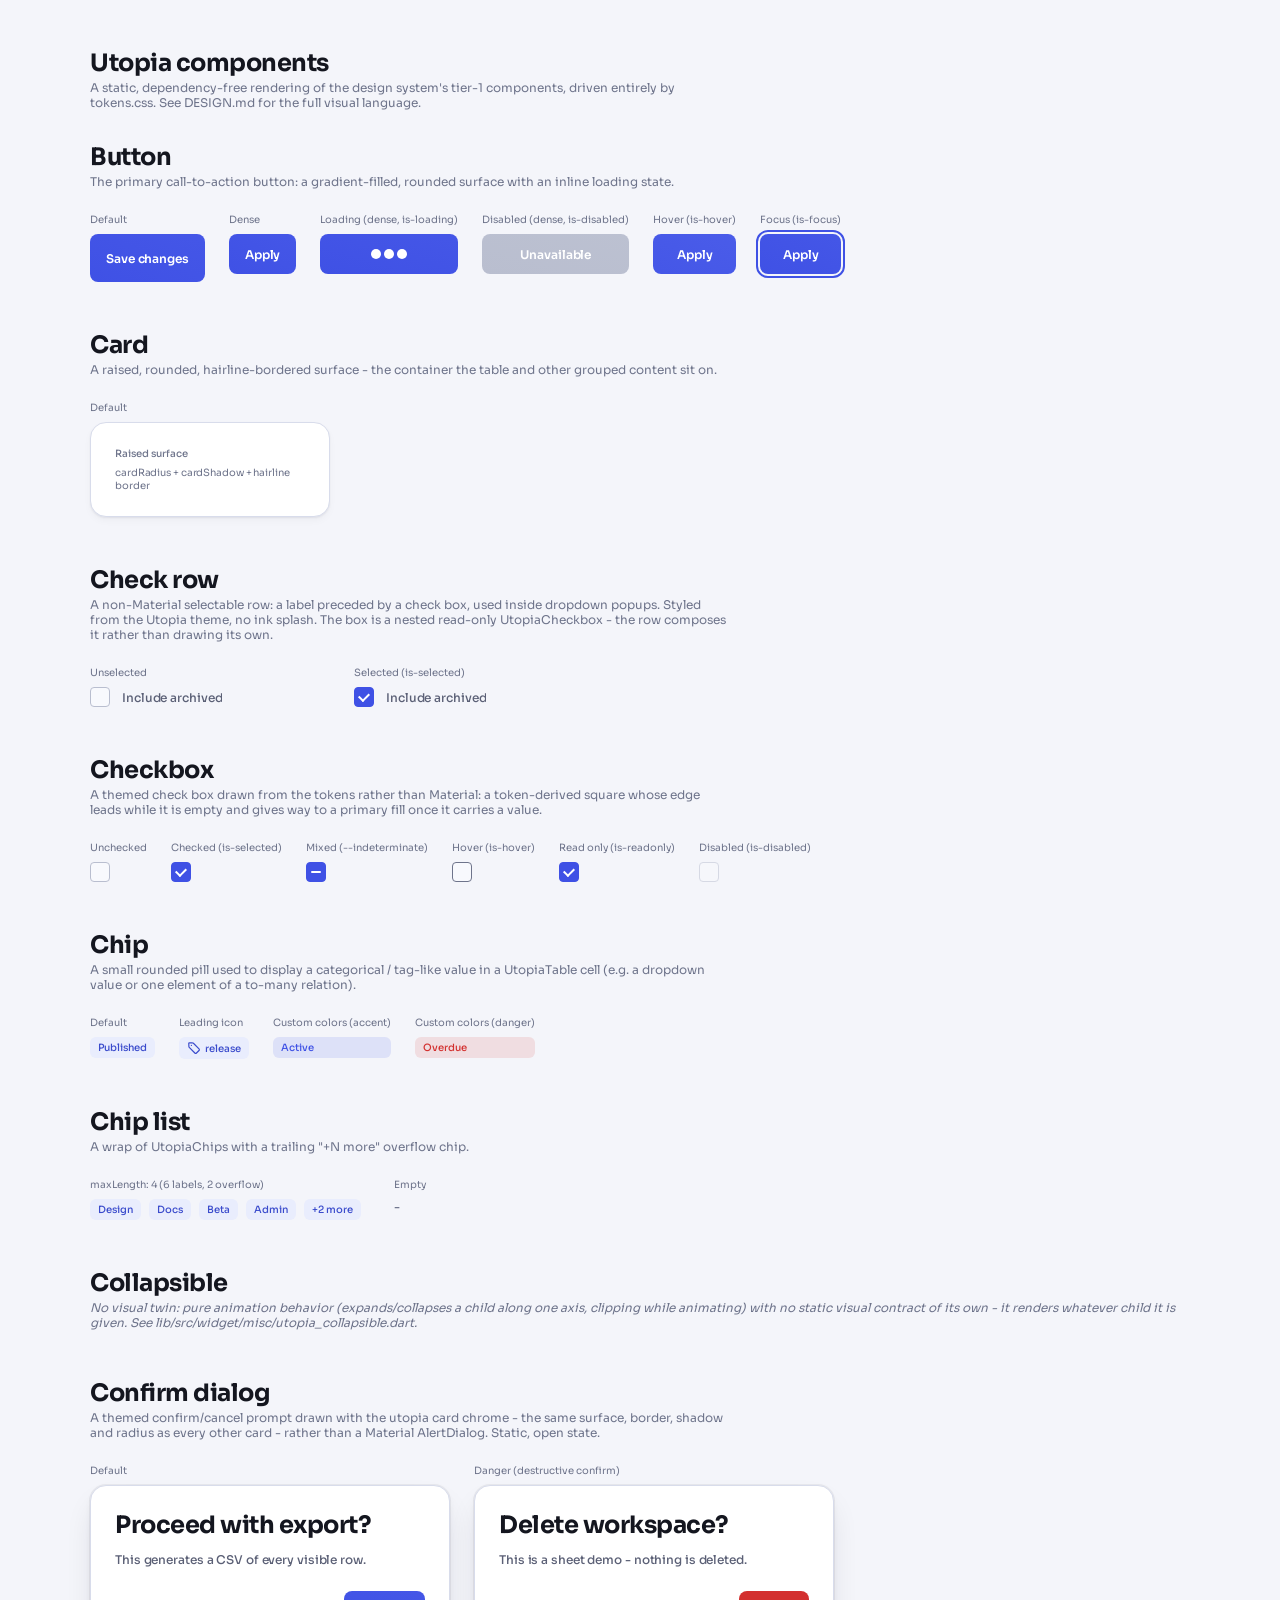
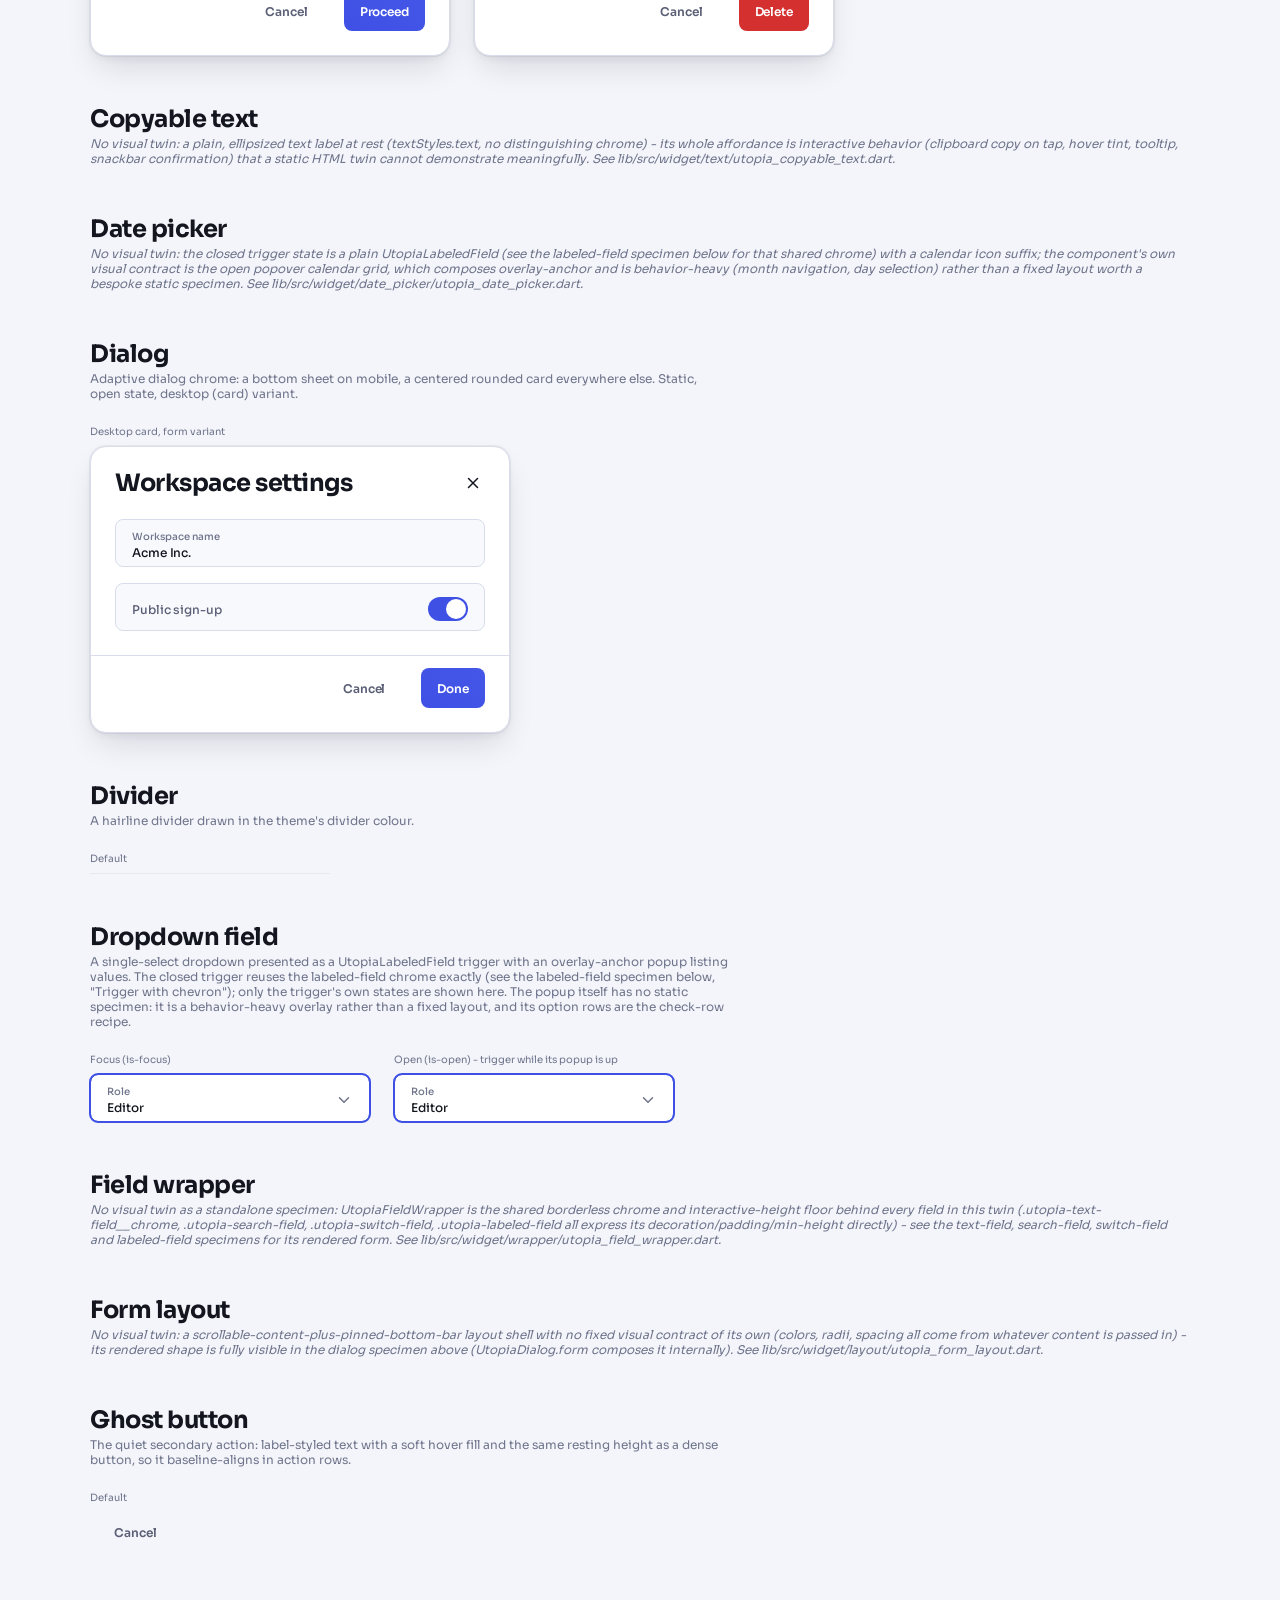
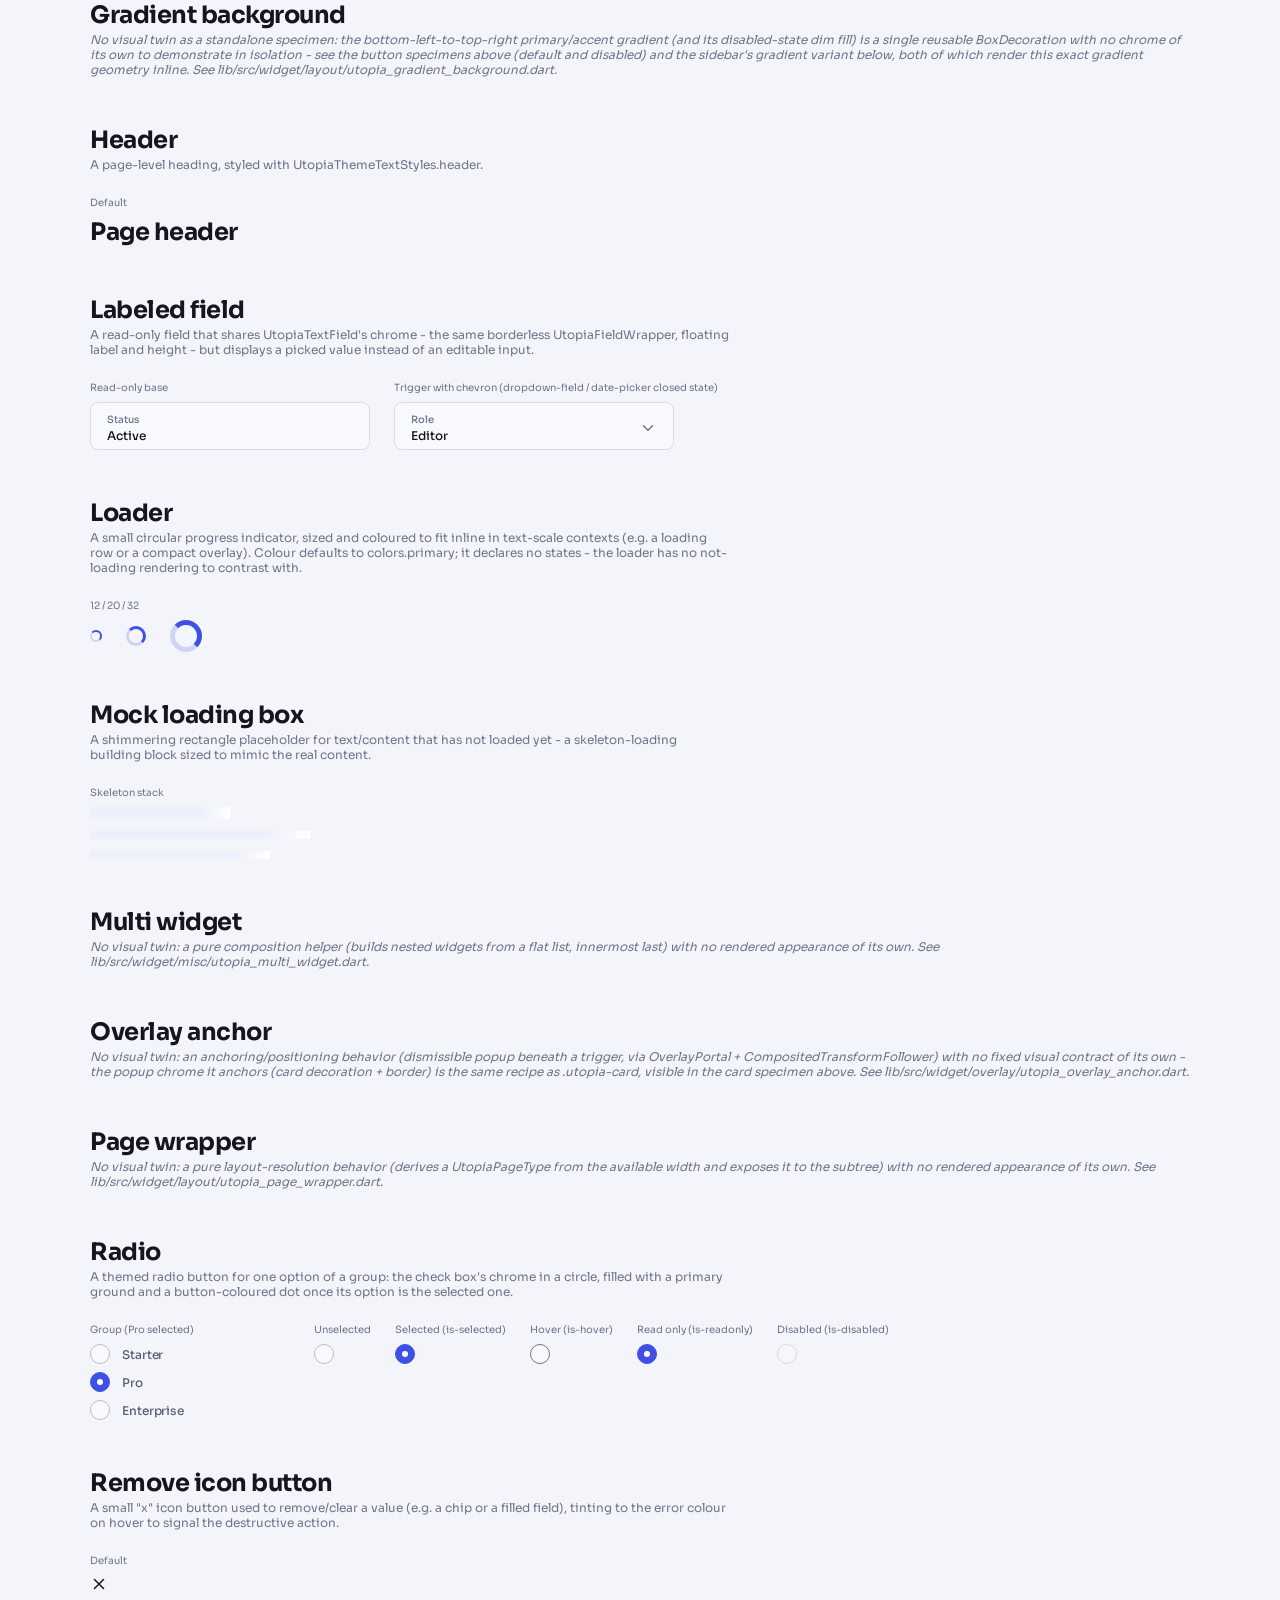
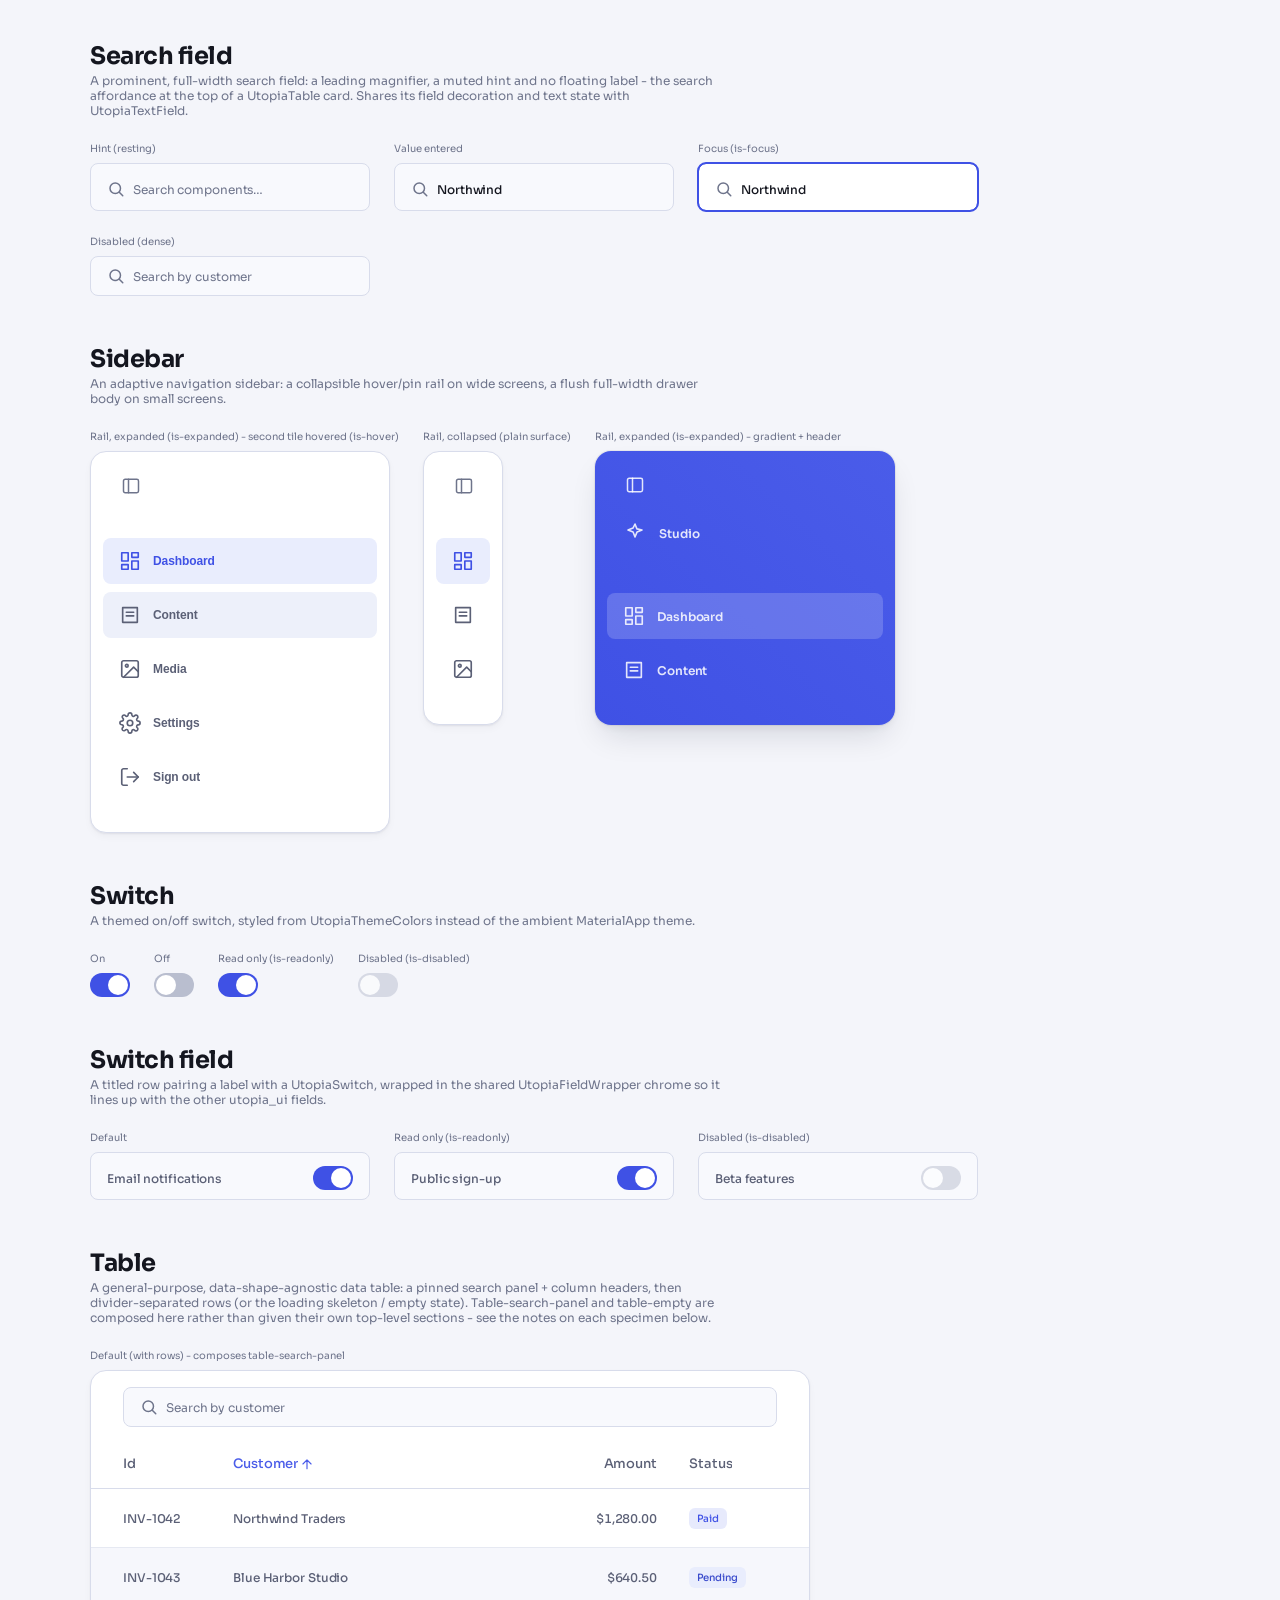
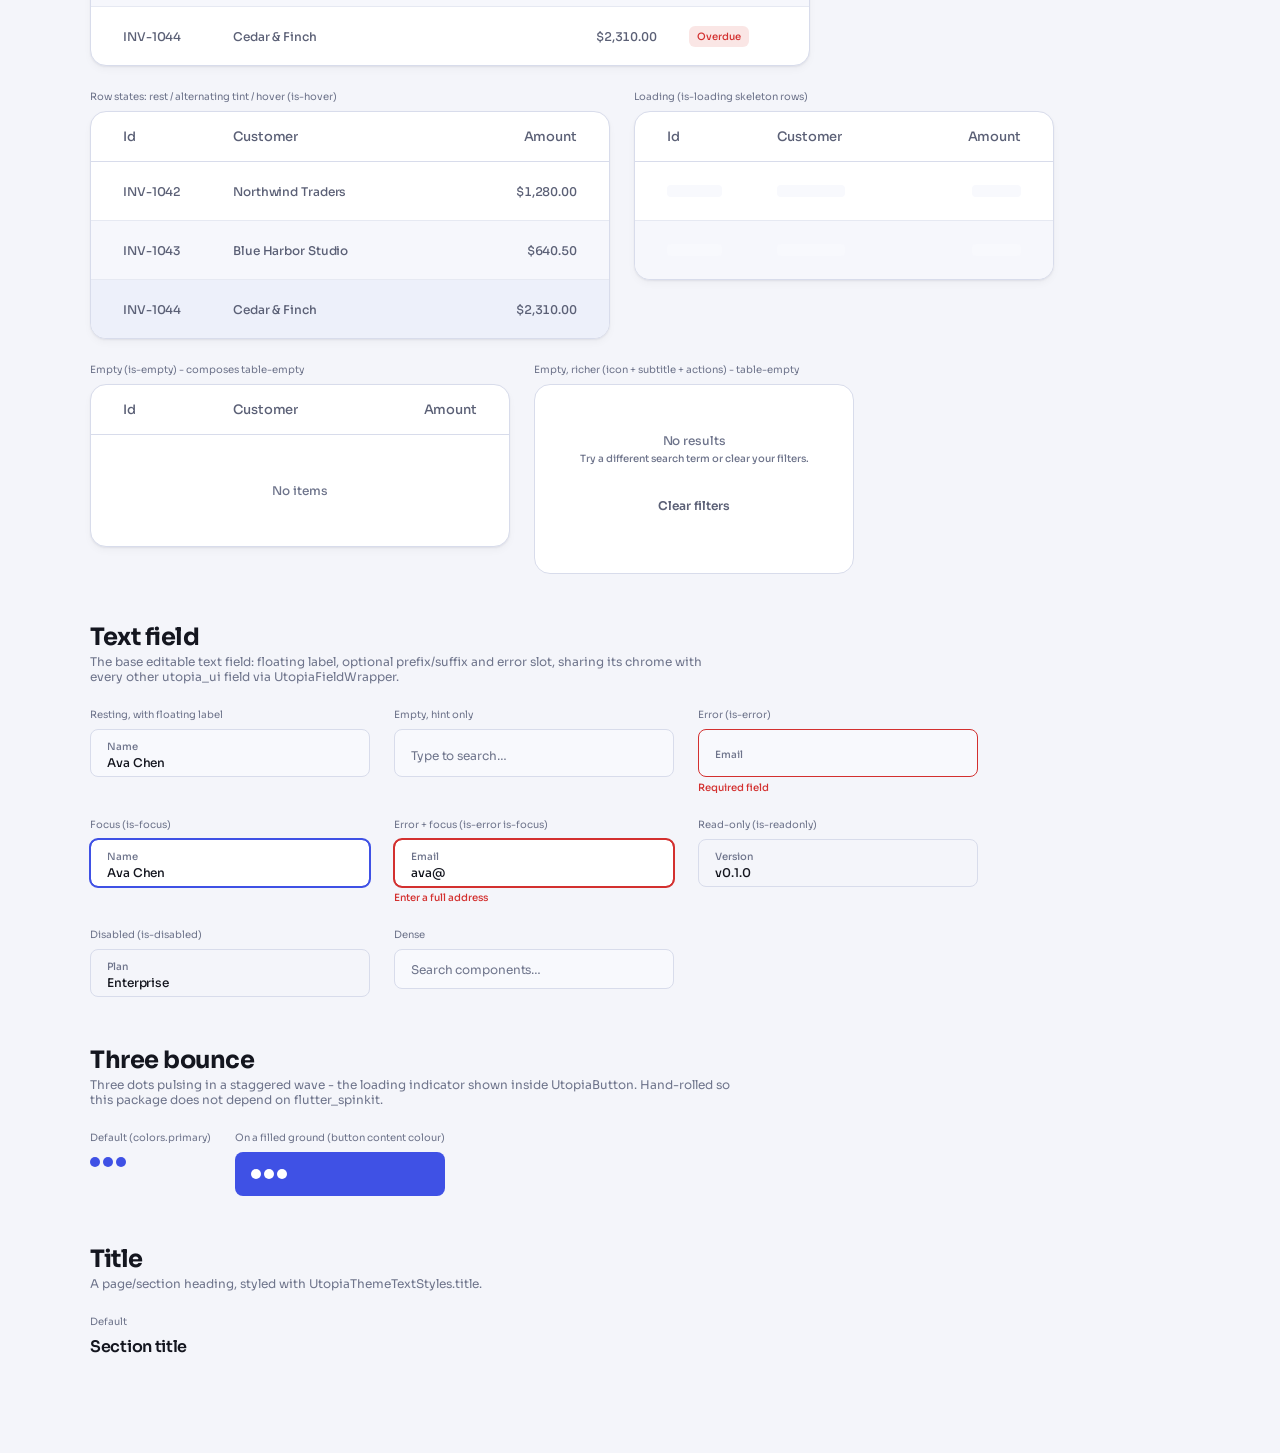
==== commit 5a4b5b6d: "feat(components): table and dialog refinement, loading family in brand, state parity to zero Wave B " ====
--- a/twin/components.html
+++ b/twin/components.html
@@ -388,9 +388,12 @@
               </div>
             </div>
             <div class="utopia-dialog__bottom">
-              <button class="utopia-button" type="button">
-                <span class="utopia-button__label">Done</span>
-              </button>
+              <div class="utopia-dialog__actions">
+                <button class="utopia-ghost-button" type="button">Cancel</button>
+                <button class="utopia-button utopia-button--dense utopia-dialog__confirm" type="button">
+                  <span class="utopia-button__label">Done</span>
+                </button>
+              </div>
             </div>
           </div>
         </div>
@@ -549,11 +552,11 @@
     <section class="twin-section" data-utopia-id="loader">
       <h2 class="twin-section__name">Loader</h2>
       <p class="twin-section__description">
-        A small circular progress indicator, sized and coloured to fit inline in text-scale contexts (e.g. a loading row or a compact overlay).
-      </p>
-      <div class="twin-specimens">
-        <div class="twin-specimen">
-          <span class="twin-specimen__label">12 / 20 / 32 (loading)</span>
+        A small circular progress indicator, sized and coloured to fit inline in text-scale contexts (e.g. a loading row or a compact overlay). Colour defaults to colors.primary; it declares no states - the loader has no not-loading rendering to contrast with.
+      </p>
+      <div class="twin-specimens">
+        <div class="twin-specimen">
+          <span class="twin-specimen__label">12 / 20 / 32</span>
           <div style="display: flex; align-items: center; gap: 24px;">
             <span class="utopia-loader" data-utopia-id="loader"><span class="utopia-loader__spinner"></span></span>
             <span class="utopia-loader utopia-loader--md" data-utopia-id="loader"><span class="utopia-loader__spinner"></span></span>
@@ -722,8 +725,8 @@
       </p>
       <div class="twin-specimens">
         <div class="twin-specimen">
-          <span class="twin-specimen__label">Rail, expanded (plain surface)</span>
-          <nav class="utopia-sidebar" data-utopia-id="sidebar">
+          <span class="twin-specimen__label">Rail, expanded (is-expanded) - second tile hovered (is-hover)</span>
+          <nav class="utopia-sidebar is-expanded" data-utopia-id="sidebar">
             <div class="utopia-sidebar__toolbar">
               <span class="utopia-sidebar__toggle">
                 <button class="utopia-sidebar__toggle-btn" type="button" aria-label="Collapse menu">
@@ -739,7 +742,7 @@
                 </button>
               </li>
               <li>
-                <button class="utopia-sidebar-tile" type="button">
+                <button class="utopia-sidebar-tile is-hover" type="button">
                   <span class="utopia-sidebar-tile__icon" aria-hidden="true"><svg viewBox="0 0 24 24"><path d="M4 4h16v16H4z"/><line x1="8" y1="9" x2="16" y2="9"/><line x1="8" y1="13" x2="16" y2="13"/></svg></span>
                   <span class="utopia-sidebar-tile__label">Content</span>
                 </button>
@@ -798,8 +801,8 @@
           </nav>
         </div>
         <div class="twin-specimen">
-          <span class="twin-specimen__label">Rail, expanded (gradient + header)</span>
-          <nav class="utopia-sidebar utopia-sidebar--gradient" data-utopia-id="sidebar">
+          <span class="twin-specimen__label">Rail, expanded (is-expanded) - gradient + header</span>
+          <nav class="utopia-sidebar utopia-sidebar--gradient is-expanded" data-utopia-id="sidebar">
             <div class="utopia-sidebar__toolbar">
               <span class="utopia-sidebar__toggle">
                 <button class="utopia-sidebar__toggle-btn" type="button" aria-label="Collapse menu">
@@ -900,7 +903,7 @@
       <div class="twin-specimens">
         <div class="twin-specimen">
           <span class="twin-specimen__label">Default (with rows) - composes table-search-panel</span>
-          <div class="utopia-table" data-utopia-id="table" style="width: 560px;">
+          <div class="utopia-table" data-utopia-id="table" style="width: 720px;">
             <div class="utopia-table-search-panel" data-utopia-id="table-search-panel">
               <div class="utopia-table-search-panel__search">
                 <div class="utopia-search-field utopia-search-field--dense">
@@ -912,15 +915,30 @@
               </div>
             </div>
             <div class="utopia-table__header">
-              <span class="utopia-table__header-cell utopia-table__header-cell--id">Id</span>
-              <span class="utopia-table__header-cell utopia-table__header-cell--customer utopia-table__header-cell--active">Customer</span>
-              <span class="utopia-table__header-cell utopia-table__header-cell--amount">Amount</span>
-              <span class="utopia-table__header-cell utopia-table__header-cell--status">Status</span>
+              <span class="utopia-table__header-cell utopia-table__header-cell--id"><span class="utopia-table__header-label">Id</span></span>
+              <span class="utopia-table__header-cell utopia-table__header-cell--customer utopia-table__header-cell--sortable utopia-table__header-cell--active">
+                <span class="utopia-table__header-label">Customer</span>
+                <span class="utopia-table__sort-caret" aria-hidden="true">
+                  <svg viewBox="0 0 24 24" width="14" height="14" fill="none" stroke="currentColor" stroke-width="2" stroke-linecap="round" stroke-linejoin="round"><path d="M12 20V5M5 12l7-7 7 7"/></svg>
+                </span>
+              </span>
+              <span class="utopia-table__header-cell utopia-table__header-cell--amount utopia-table__header-cell--sortable utopia-table__header-cell--numeric">
+                <span class="utopia-table__header-label">Amount</span>
+                <span class="utopia-table__sort-caret" aria-hidden="true">
+                  <svg viewBox="0 0 24 24" width="14" height="14" fill="none" stroke="currentColor" stroke-width="2" stroke-linecap="round" stroke-linejoin="round"><path d="M12 20V5M5 12l7-7 7 7"/></svg>
+                </span>
+              </span>
+              <span class="utopia-table__header-cell utopia-table__header-cell--status utopia-table__header-cell--sortable">
+                <span class="utopia-table__header-label">Status</span>
+                <span class="utopia-table__sort-caret" aria-hidden="true">
+                  <svg viewBox="0 0 24 24" width="14" height="14" fill="none" stroke="currentColor" stroke-width="2" stroke-linecap="round" stroke-linejoin="round"><path d="M12 20V5M5 12l7-7 7 7"/></svg>
+                </span>
+              </span>
             </div>
             <div class="utopia-table__row">
               <span class="utopia-table__cell utopia-table__cell--id">INV-1042</span>
               <span class="utopia-table__cell utopia-table__cell--customer">Northwind Traders</span>
-              <span class="utopia-table__cell utopia-table__cell--amount">$1,280.00</span>
+              <span class="utopia-table__cell utopia-table__cell--amount utopia-table__cell--numeric">$1,280.00</span>
               <span class="utopia-table__cell utopia-table__cell--status">
                 <span class="utopia-chip utopia-chip--accent"><span class="utopia-chip__label">Paid</span></span>
               </span>
@@ -929,7 +947,7 @@
             <div class="utopia-table__row utopia-table__row--alt">
               <span class="utopia-table__cell utopia-table__cell--id">INV-1043</span>
               <span class="utopia-table__cell utopia-table__cell--customer">Blue Harbor Studio</span>
-              <span class="utopia-table__cell utopia-table__cell--amount">$640.50</span>
+              <span class="utopia-table__cell utopia-table__cell--amount utopia-table__cell--numeric">$640.50</span>
               <span class="utopia-table__cell utopia-table__cell--status">
                 <span class="utopia-chip"><span class="utopia-chip__label">Pending</span></span>
               </span>
@@ -938,7 +956,7 @@
             <div class="utopia-table__row">
               <span class="utopia-table__cell utopia-table__cell--id">INV-1044</span>
               <span class="utopia-table__cell utopia-table__cell--customer">Cedar &amp; Finch</span>
-              <span class="utopia-table__cell utopia-table__cell--amount">$2,310.00</span>
+              <span class="utopia-table__cell utopia-table__cell--amount utopia-table__cell--numeric">$2,310.00</span>
               <span class="utopia-table__cell utopia-table__cell--status">
                 <span class="utopia-chip utopia-chip--danger"><span class="utopia-chip__label">Overdue</span></span>
               </span>
@@ -946,23 +964,50 @@
           </div>
         </div>
         <div class="twin-specimen">
+          <span class="twin-specimen__label">Row states: rest / alternating tint / hover (is-hover)</span>
+          <div class="utopia-table" data-utopia-id="table" style="width: 520px;">
+            <div class="utopia-table__header">
+              <span class="utopia-table__header-cell utopia-table__header-cell--id"><span class="utopia-table__header-label">Id</span></span>
+              <span class="utopia-table__header-cell utopia-table__header-cell--customer"><span class="utopia-table__header-label">Customer</span></span>
+              <span class="utopia-table__header-cell utopia-table__header-cell--amount utopia-table__header-cell--numeric"><span class="utopia-table__header-label">Amount</span></span>
+            </div>
+            <div class="utopia-table__row">
+              <span class="utopia-table__cell utopia-table__cell--id">INV-1042</span>
+              <span class="utopia-table__cell utopia-table__cell--customer">Northwind Traders</span>
+              <span class="utopia-table__cell utopia-table__cell--amount utopia-table__cell--numeric">$1,280.00</span>
+            </div>
+            <hr class="utopia-divider" />
+            <div class="utopia-table__row utopia-table__row--alt">
+              <span class="utopia-table__cell utopia-table__cell--id">INV-1043</span>
+              <span class="utopia-table__cell utopia-table__cell--customer">Blue Harbor Studio</span>
+              <span class="utopia-table__cell utopia-table__cell--amount utopia-table__cell--numeric">$640.50</span>
+            </div>
+            <hr class="utopia-divider" />
+            <div class="utopia-table__row is-hover">
+              <span class="utopia-table__cell utopia-table__cell--id">INV-1044</span>
+              <span class="utopia-table__cell utopia-table__cell--customer">Cedar &amp; Finch</span>
+              <span class="utopia-table__cell utopia-table__cell--amount utopia-table__cell--numeric">$2,310.00</span>
+            </div>
+          </div>
+        </div>
+        <div class="twin-specimen">
           <span class="twin-specimen__label">Loading (is-loading skeleton rows)</span>
           <div class="utopia-table is-loading" data-utopia-id="table" style="width: 420px;">
             <div class="utopia-table__header">
-              <span class="utopia-table__header-cell utopia-table__header-cell--id">Id</span>
-              <span class="utopia-table__header-cell utopia-table__header-cell--customer">Customer</span>
-              <span class="utopia-table__header-cell utopia-table__header-cell--amount">Amount</span>
+              <span class="utopia-table__header-cell utopia-table__header-cell--id"><span class="utopia-table__header-label">Id</span></span>
+              <span class="utopia-table__header-cell utopia-table__header-cell--customer"><span class="utopia-table__header-label">Customer</span></span>
+              <span class="utopia-table__header-cell utopia-table__header-cell--amount utopia-table__header-cell--numeric"><span class="utopia-table__header-label">Amount</span></span>
             </div>
             <div class="utopia-table__row utopia-table__row--loading">
               <span class="utopia-table__cell utopia-table__cell--id"><span class="utopia-table__skeleton-bar" style="width: 70%;"></span></span>
               <span class="utopia-table__cell utopia-table__cell--customer"><span class="utopia-table__skeleton-bar"></span></span>
-              <span class="utopia-table__cell utopia-table__cell--amount"><span class="utopia-table__skeleton-bar" style="width: 50%;"></span></span>
+              <span class="utopia-table__cell utopia-table__cell--amount utopia-table__cell--numeric"><span class="utopia-table__skeleton-bar" style="width: 50%;"></span></span>
             </div>
             <hr class="utopia-divider" />
             <div class="utopia-table__row utopia-table__row--loading utopia-table__row--alt">
               <span class="utopia-table__cell utopia-table__cell--id"><span class="utopia-table__skeleton-bar" style="width: 70%;"></span></span>
               <span class="utopia-table__cell utopia-table__cell--customer"><span class="utopia-table__skeleton-bar"></span></span>
-              <span class="utopia-table__cell utopia-table__cell--amount"><span class="utopia-table__skeleton-bar" style="width: 50%;"></span></span>
+              <span class="utopia-table__cell utopia-table__cell--amount utopia-table__cell--numeric"><span class="utopia-table__skeleton-bar" style="width: 50%;"></span></span>
             </div>
           </div>
         </div>
@@ -970,9 +1015,9 @@
           <span class="twin-specimen__label">Empty (is-empty) - composes table-empty</span>
           <div class="utopia-table is-empty" data-utopia-id="table" style="width: 420px;">
             <div class="utopia-table__header">
-              <span class="utopia-table__header-cell utopia-table__header-cell--id">Id</span>
-              <span class="utopia-table__header-cell utopia-table__header-cell--customer">Customer</span>
-              <span class="utopia-table__header-cell utopia-table__header-cell--amount">Amount</span>
+              <span class="utopia-table__header-cell utopia-table__header-cell--id"><span class="utopia-table__header-label">Id</span></span>
+              <span class="utopia-table__header-cell utopia-table__header-cell--customer"><span class="utopia-table__header-label">Customer</span></span>
+              <span class="utopia-table__header-cell utopia-table__header-cell--amount utopia-table__header-cell--numeric"><span class="utopia-table__header-label">Amount</span></span>
             </div>
             <div class="utopia-table-empty" data-utopia-id="table-empty">
               <p class="utopia-table-empty__title">No items</p>
@@ -1097,7 +1142,7 @@
       </p>
       <div class="twin-specimens">
         <div class="twin-specimen">
-          <span class="twin-specimen__label">Default</span>
+          <span class="twin-specimen__label">Default (colors.primary)</span>
           <span class="utopia-three-bounce" data-utopia-id="three-bounce">
             <span class="utopia-three-bounce__dot"></span>
             <span class="utopia-three-bounce__dot"></span>
@@ -1105,11 +1150,13 @@
           </span>
         </div>
         <div class="twin-specimen">
-          <span class="twin-specimen__label">Primary color</span>
-          <span class="utopia-three-bounce utopia-three-bounce--primary" data-utopia-id="three-bounce">
-            <span class="utopia-three-bounce__dot"></span>
-            <span class="utopia-three-bounce__dot"></span>
-            <span class="utopia-three-bounce__dot"></span>
+          <span class="twin-specimen__label">On a filled ground (button content colour)</span>
+          <span style="display: inline-flex; align-items: center; padding: var(--utopia-spacing-md) var(--utopia-spacing-lg); border-radius: var(--utopia-theme-border-radius); background: var(--utopia-color-primary);">
+            <span class="utopia-three-bounce utopia-three-bounce--on-colored" data-utopia-id="three-bounce">
+              <span class="utopia-three-bounce__dot"></span>
+              <span class="utopia-three-bounce__dot"></span>
+              <span class="utopia-three-bounce__dot"></span>
+            </span>
           </span>
         </div>
       </div>
--- a/twin/components.css
+++ b/twin/components.css
@@ -281,7 +281,8 @@
    `:hover` pseudo-class ONLY, with no `.is-hover` counterpart: the manifest
    does not (yet) declare `hover` among the field's states, and a `.is-*` class
    with no manifest entry is state drift in the other direction. */
-.utopia-text-field:hover .utopia-text-field__chrome {
+.utopia-text-field:hover .utopia-text-field__chrome,
+.utopia-text-field.is-hover .utopia-text-field__chrome {
   border-color: color-mix(in srgb, var(--utopia-color-border) 65%, var(--utopia-color-hint) 35%);
 }
 
@@ -369,7 +370,11 @@
   transition: background-color var(--utopia-duration-xs) ease;
 }
 
-.utopia-check-row:hover {
+/* Hover fill mirrors UtopiaCheckRow's colors.hover ground. The `.is-hover`
+   twin of the pseudo-class is what the manifest's `hover` state is checked
+   against, and what lets the gallery show the state without a cursor. */
+.utopia-check-row:hover,
+.utopia-check-row.is-hover {
   background-color: var(--utopia-color-hover);
 }
 
@@ -542,9 +547,12 @@
   width: 100%;
   max-width: 400px; /* utopia-literal-ok: mirrors Dart constant UtopiaConfirmDialog ConstrainedBox maxWidth (literal 400) */
   background-color: var(--utopia-color-surface);
-  border-radius: var(--utopia-theme-border-radius);
+  /* Card chrome at the overlay tier, mirroring UtopiaThemeData.dialogDecoration:
+     the card radius (not the control radius) because this is a surface, and the
+     overlay shadow because the prompt floats above a barrier. */
+  border-radius: var(--utopia-theme-card-radius);
   border: var(--utopia-border-thin) solid var(--utopia-color-border);
-  box-shadow: var(--utopia-shadow-sm);
+  box-shadow: var(--utopia-shadow-lg);
   padding: var(--utopia-spacing-xl);
   font-family: var(--utopia-text-style-text-font-family), sans-serif;
 }
@@ -682,8 +690,28 @@
 
 .utopia-dialog__bottom {
   box-sizing: border-box;
+  /* Mirrors the rule UtopiaDialog.form draws above its action bar: the actions
+     are a structural zone of the dialog, so the caesura is colors.border - the
+     same strength the table uses under its column labels. */
   border-top: var(--utopia-border-hairline) solid var(--utopia-color-border);
   padding: var(--utopia-spacing-md) var(--utopia-spacing-xl) var(--utopia-spacing-xl) var(--utopia-spacing-xl);
+}
+
+/* Action bar: a quiet dismissal then the confirming action sized to its own
+   label, both pinned to the trailing edge - the idiom UtopiaConfirmDialog uses
+   and UtopiaDialog.form's dartdoc recommends for `bottom`. */
+.utopia-dialog__actions {
+  display: flex;
+  align-items: center;
+  justify-content: flex-end;
+  gap: var(--utopia-spacing-md);
+}
+
+/* The confirming action sizes to its label (IntrinsicWidth) instead of
+   stretching to the bar, exactly as in the confirm dialog. */
+.utopia-dialog__confirm {
+  width: auto;
+  min-width: 0;
 }
 
 /* ---------------------------------------------------------------------- */
@@ -769,9 +797,9 @@
   /* strokeWidth = size/6: at the default 12px size this is 2px. Track uses a
      faint tint of the same color; CircularProgressIndicator paints only the
      active arc, approximated here by transparent-on-two-sides. */
-  border: 2px solid color-mix(in srgb, var(--utopia-text-style-label-color) 20%, transparent); /* utopia-literal-ok: mirrors Dart constant UtopiaLoader strokeWidth = size/6 at default size=12 */
-  border-top-color: var(--utopia-text-style-label-color);
-  border-right-color: var(--utopia-text-style-label-color);
+  border: 2px solid color-mix(in srgb, var(--utopia-color-primary) 20%, transparent); /* utopia-literal-ok: mirrors Dart constant UtopiaLoader strokeWidth = size/6 at default size=12 */
+  border-top-color: var(--utopia-color-primary);
+  border-right-color: var(--utopia-color-primary);
   animation: utopia-loader-spin var(--utopia-duration-xl) linear infinite;
 }
 
@@ -807,12 +835,12 @@
    gradient sweep animation (shimmer package itself is not vendored here). */
 .utopia-mock-loading-box {
   display: block;
-  background-color: var(--utopia-color-canvas);
+  background-color: var(--utopia-color-hover);
   background-image: linear-gradient(
     100deg,
-    var(--utopia-color-field) 40%,
-    color-mix(in srgb, var(--utopia-color-field) 20%, transparent) 50%,
-    var(--utopia-color-field) 60%
+    var(--utopia-color-hover) 40%,
+    var(--utopia-color-surface) 50%,
+    var(--utopia-color-hover) 60%
   );
   background-size: 200% 100%;
   animation: utopia-mock-loading-shimmer 1400ms ease-in-out infinite; /* utopia-literal-ok: mirrors Dart constant Shimmer default period (package default 1500ms, matched to the twin's three-bounce cadence for a consistent loading rhythm) */
@@ -942,7 +970,8 @@
 /* Hover and focus: the search field carries its own copy of the wrapper
    chrome, so it restates the shared state rules rather than inheriting them
    (see .utopia-text-field__chrome). */
-.utopia-search-field:hover {
+.utopia-search-field:hover,
+.utopia-search-field.is-hover {
   border-color: color-mix(in srgb, var(--utopia-color-border) 65%, var(--utopia-color-hint) 35%);
 }
 
@@ -1162,7 +1191,8 @@
   transition: background-color var(--utopia-duration-xs) ease;
 }
 
-.utopia-sidebar-tile:hover {
+.utopia-sidebar-tile:hover,
+.utopia-sidebar-tile.is-hover {
   background-color: var(--utopia-color-hover);
 }
 
@@ -1175,7 +1205,8 @@
   color: var(--utopia-color-on-colored-content);
 }
 
-.utopia-sidebar--gradient .utopia-sidebar-tile:hover {
+.utopia-sidebar--gradient .utopia-sidebar-tile:hover,
+.utopia-sidebar--gradient .utopia-sidebar-tile.is-hover {
   background-color: var(--utopia-color-on-colored-hover);
 }
 
@@ -1334,8 +1365,11 @@
   display: flex;
   align-items: center;
   gap: var(--utopia-spacing-md);
-  /* Matches EdgeInsets.fromLTRB(spacing.lg, spacing.lg, spacing.lg, spacing.md). */
-  padding: var(--utopia-spacing-lg) var(--utopia-spacing-lg) var(--utopia-spacing-md) var(--utopia-spacing-lg);
+  /* Matches EdgeInsets.fromLTRB(columnInset, spacing.lg, columnInset, spacing.md):
+     the side inset is the table's own column inset (row padding + cell padding),
+     so the search field's edge falls on the same line as the column labels and
+     the values under them instead of hanging a cell inset further out. */
+  padding: var(--utopia-spacing-lg) var(--utopia-spacing-xxl) var(--utopia-spacing-md) var(--utopia-spacing-xxl);
 }
 
 .utopia-table-search-panel__search {
@@ -1367,18 +1401,72 @@
   box-sizing: border-box;
   display: flex;
   align-items: center;
-  gap: var(--utopia-spacing-xxs);
-  padding: 0 var(--utopia-spacing-sm);
-  font-size: var(--utopia-text-style-text-font-size);
+  /* The cell inset, mirroring UtopiaTable.itemPadding (16 either side) on top of
+     the header's own 16 - so a column label stands exactly over its values. */
+  padding: 0 var(--utopia-spacing-lg);
+  /* A column label sits one hair above the body size it labels - off the type scale on purpose. */
+  font-size: calc(var(--utopia-text-style-text-font-size) + 1px); /* utopia-literal-ok: mirrors Dart `(body.fontSize ?? 14) + 1` in UtopiaTableHeader.build */
   font-weight: var(--utopia-font-weight-medium);
+  letter-spacing: var(--utopia-text-style-text-letter-spacing);
   /* Body tone, not the heading tone: a column label must not outweigh the data it labels */
   color: var(--utopia-text-style-text-color);
   white-space: nowrap;
   overflow: hidden;
+}
+
+/* The label itself carries the ellipsis: the cell is a flex container (label +
+   sort caret), and text-overflow does not reach an anonymous flex item. */
+.utopia-table__header-label {
+  min-width: 0;
+  overflow: hidden;
   text-overflow: ellipsis;
 }
 
 .utopia-table__header-cell--active {
+  color: var(--utopia-color-accent);
+}
+
+/* A numeric column's label sits over its own digits, on the trailing edge -
+   mirrors UtopiaTableEntryCellExtension.cellAlignment. Its caret leads rather
+   than trails (row-reverse packs the DOM's label-then-caret against the right
+   edge in reverse), so the label's trailing edge stays flush with the digits
+   underneath instead of being pushed off by a caret's width. */
+.utopia-table__header-cell--numeric {
+  flex-direction: row-reverse;
+  justify-content: flex-start;
+}
+
+.utopia-table__header-cell--numeric .utopia-table__sort-caret {
+  margin-left: 0;
+  margin-right: var(--utopia-spacing-xxs);
+}
+
+.utopia-table__header-cell--sortable {
+  cursor: pointer;
+}
+
+/* Direction caret (UtopiaTableHeader._buildSortCaret): up for ascending, down
+   for descending. Only the sorted column states its direction at rest; a merely
+   sortable column stays silent and fades a muted caret in under the pointer,
+   so a table of sortable columns is a row of labels, not a row of arrows. The
+   slot keeps its width in every state, so nothing shifts when it appears. */
+.utopia-table__sort-caret {
+  flex: 0 0 auto;
+  display: inline-flex;
+  align-items: center;
+  justify-content: center;
+  margin-left: var(--utopia-spacing-xxs);
+  color: var(--utopia-color-hint);
+  opacity: 0;
+  transition: opacity var(--utopia-duration-xs) ease;
+}
+
+.utopia-table__header-cell--sortable:hover .utopia-table__sort-caret {
+  opacity: 1;
+}
+
+.utopia-table__header-cell--active .utopia-table__sort-caret {
+  opacity: 1;
   color: var(--utopia-color-accent);
 }
 
@@ -1407,17 +1495,38 @@
   background-color: var(--utopia-color-row-alt);
 }
 
-.utopia-table__row:hover {
+/* Hover replaces the alternating tint outright rather than blending with it -
+   utopiaTableRowShell takes one `color`, and takes it without a transition, so
+   the row is lit the instant the pointer lands. `.is-hover` is the static
+   twin's stand-in for that live state (both selectors outrank `--alt`). */
+.utopia-table__row:hover,
+.utopia-table__row.is-hover {
   background-color: var(--utopia-color-hover);
 }
 
 .utopia-table__cell {
   box-sizing: border-box;
-  padding: 0 var(--utopia-spacing-sm);
+  /* Mirrors UtopiaTable.itemPadding (16), inside the row's own 16 inset. */
+  padding: 0 var(--utopia-spacing-lg);
   overflow: hidden;
   text-overflow: ellipsis;
   white-space: nowrap;
+  /* The full body role, not just its colour: a cell inherits the page's own
+     font size otherwise, and renders a size and a half above the 12px the
+     Flutter table's cells actually carry. */
+  font-size: var(--utopia-text-style-text-font-size);
+  font-weight: var(--utopia-text-style-text-font-weight);
+  letter-spacing: var(--utopia-text-style-text-letter-spacing);
   color: var(--utopia-text-style-text-color);
+}
+
+/* Numbers align on their last place and use tabular (fixed-advance) figures, so
+   a column of amounts can be compared by shape alone - mirrors the trailing
+   Align plus FontFeature.tabularFigures UtopiaTableItem applies to a
+   UtopiaTableEntry declared numeric. */
+.utopia-table__cell--numeric {
+  text-align: right;
+  font-feature-settings: "tnum";
 }
 
 .utopia-table__cell--id { flex: 0 0 110px; } /* utopia-literal-ok: specimen column width */
@@ -1435,6 +1544,13 @@
   align-items: center;
 }
 
+/* The placeholder sits where the value will: UtopiaTable's loader row aligns
+   its bar by the same cellAlignment the real cell uses, so a numeric column's
+   skeleton does not jump sides once the rows arrive. */
+.utopia-table__row--loading .utopia-table__cell--numeric {
+  justify-content: flex-end;
+}
+
 .utopia-table__skeleton-bar {
   height: 12px; /* utopia-literal-ok: specimen skeleton bar height; UtopiaMockLoadingBox size is caller-supplied */
   width: 60%;
@@ -1495,12 +1611,14 @@
   width: 10px; /* utopia-literal-ok: mirrors Dart constant UtopiaThreeBounce dotSize = size*0.5, size=20 default */
   height: 10px; /* utopia-literal-ok: mirrors Dart constant UtopiaThreeBounce dotSize = size*0.5, size=20 default */
   border-radius: var(--utopia-radius-full);
-  background: var(--utopia-color-text);
+  /* UtopiaThreeBounce's default colour is colors.primary, the same activity
+     reading UtopiaLoader carries. */
+  background: var(--utopia-color-primary);
   animation: utopia-three-bounce 1400ms ease-in-out infinite; /* utopia-literal-ok: mirrors Dart constant UtopiaThreeBounce controller duration (1400ms) */
 }
 
-.utopia-three-bounce--primary .utopia-three-bounce__dot {
-  background: var(--utopia-color-primary);
+.utopia-three-bounce--on-colored .utopia-three-bounce__dot {
+  background: var(--utopia-text-style-button-color);
 }
 
 .utopia-three-bounce__dot:nth-child(2) {
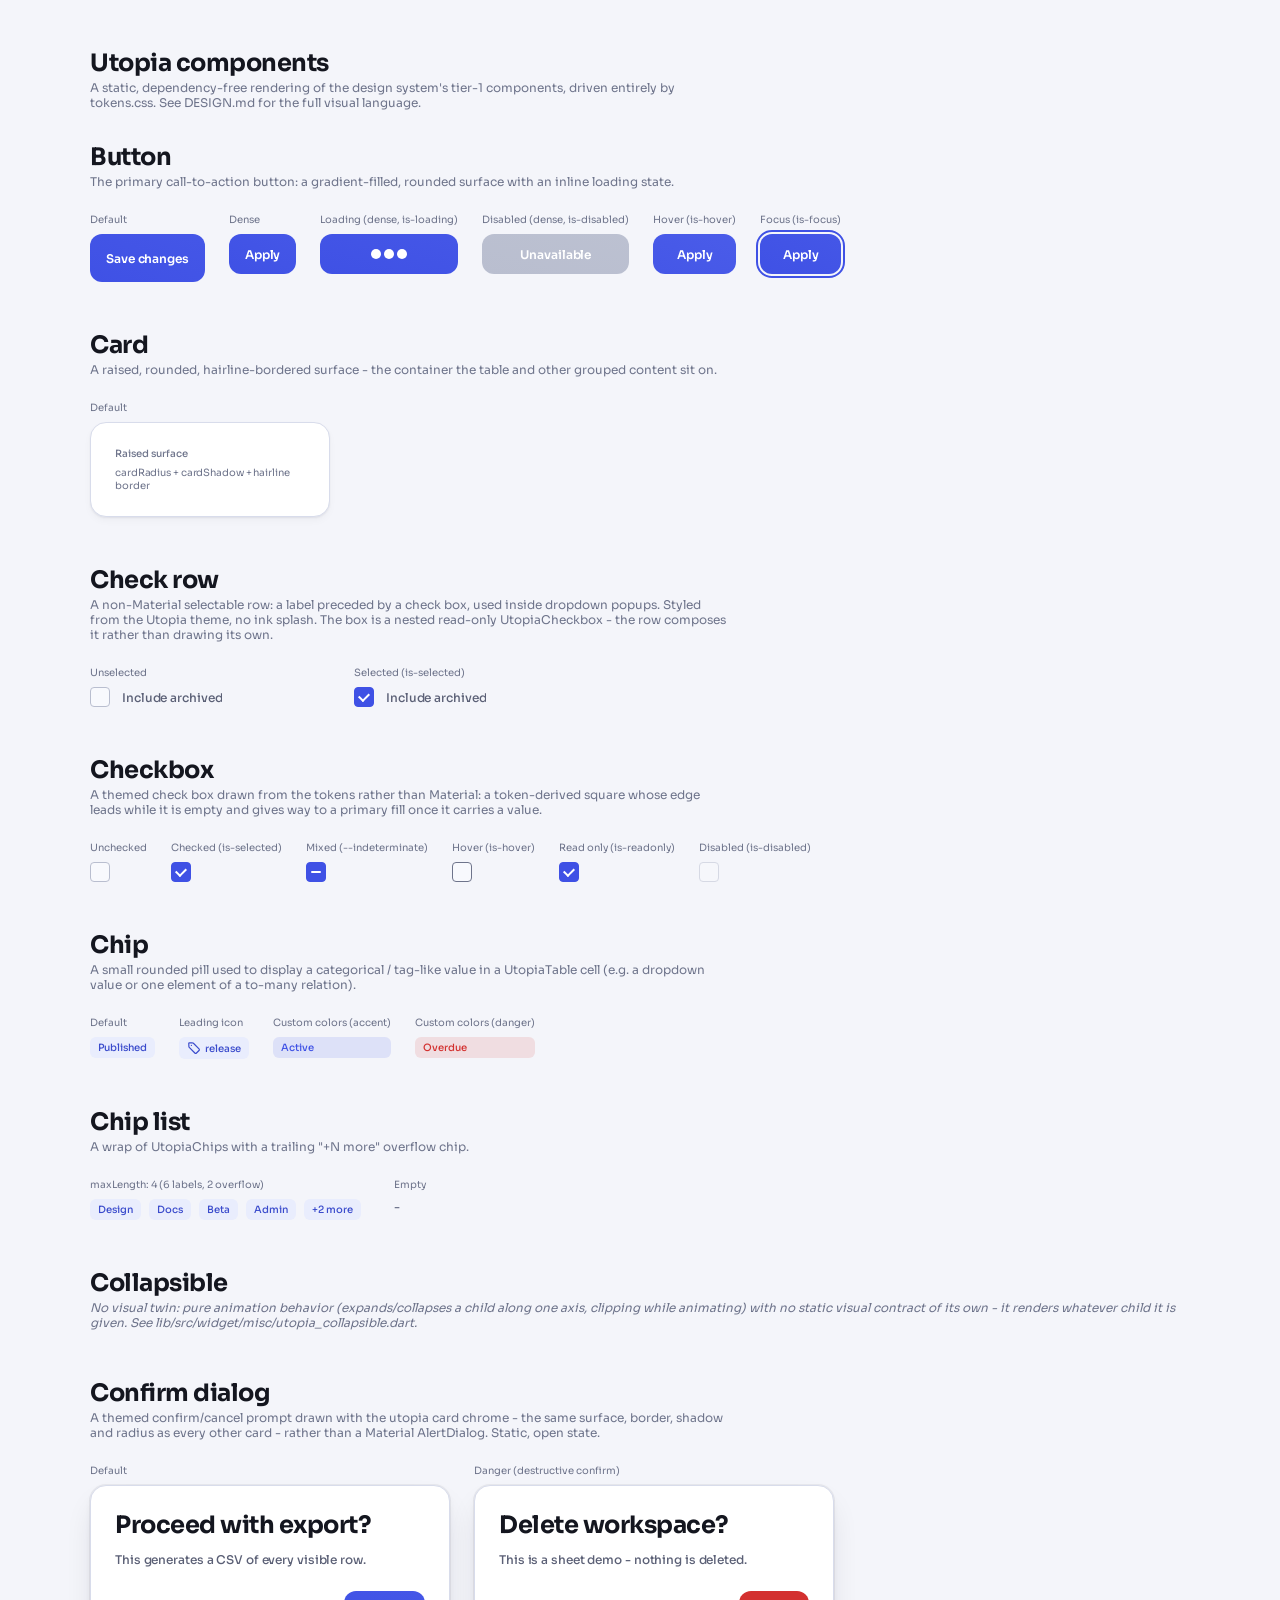
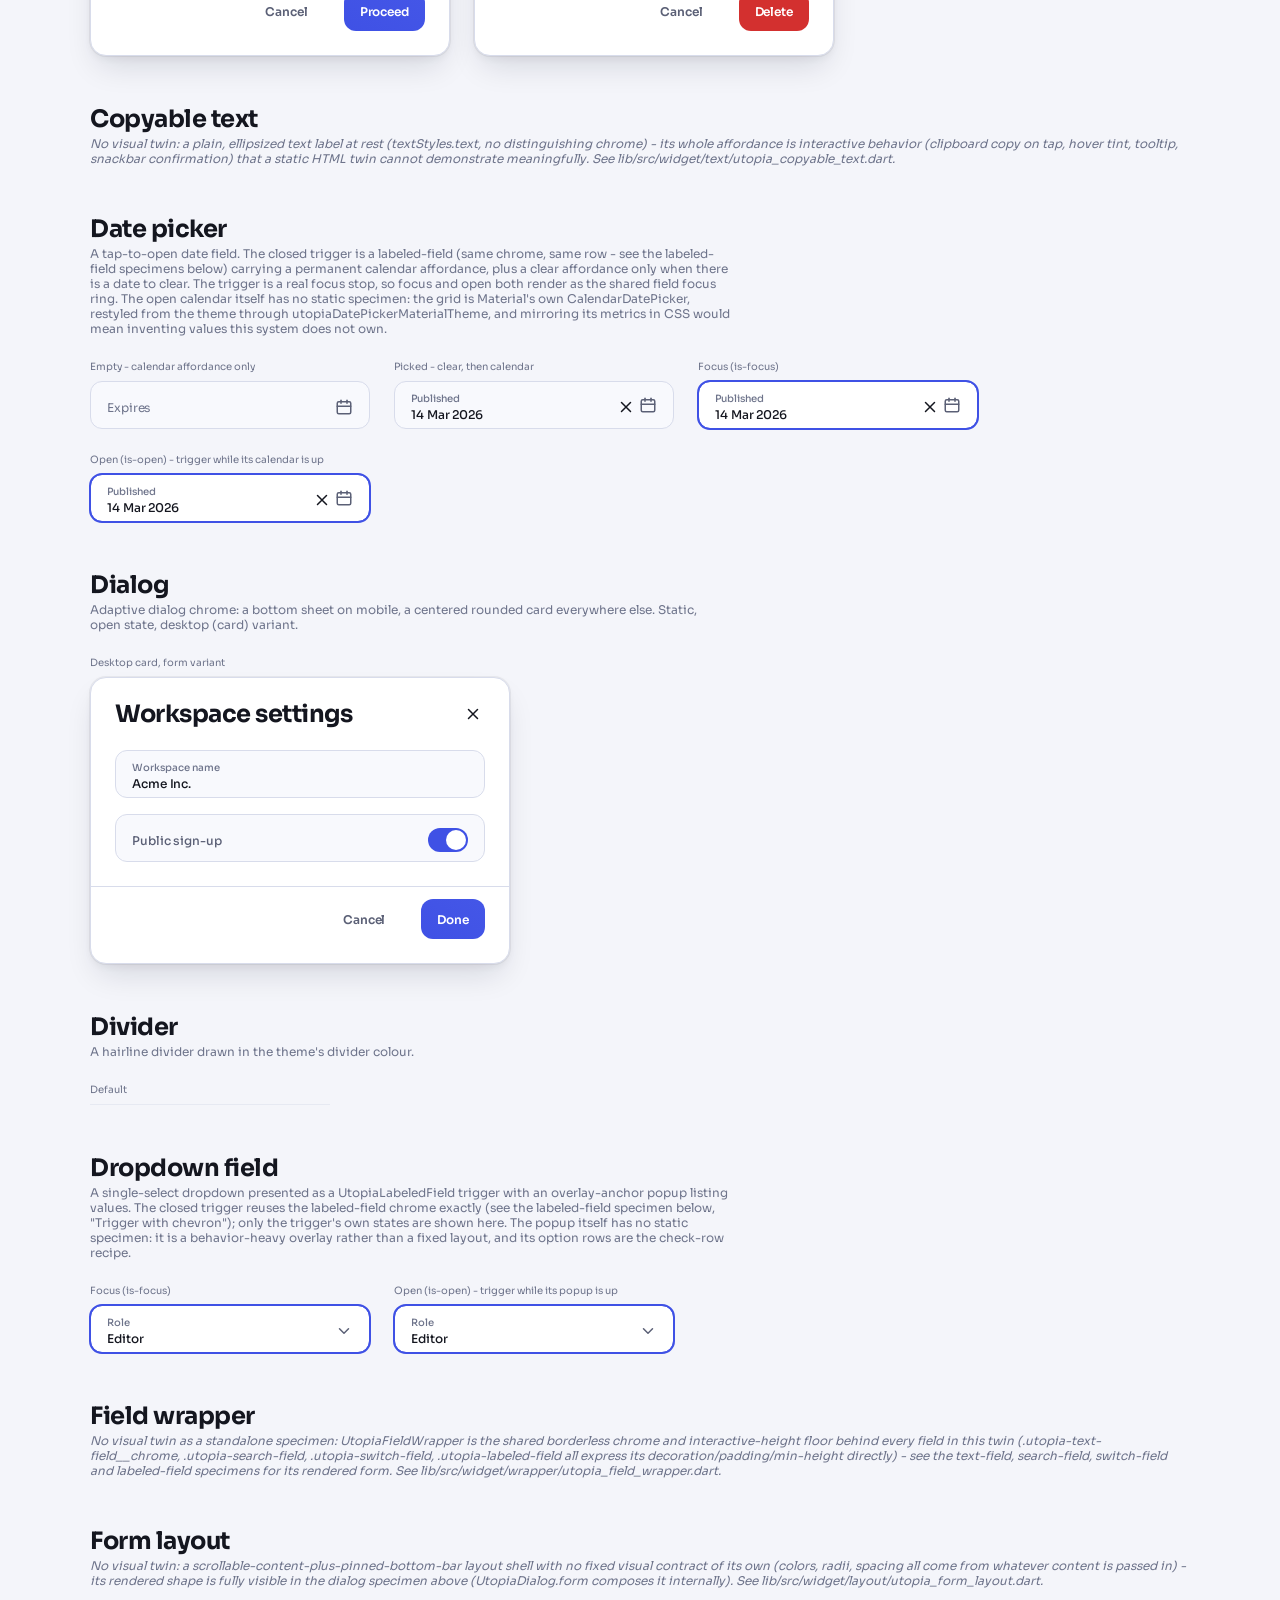
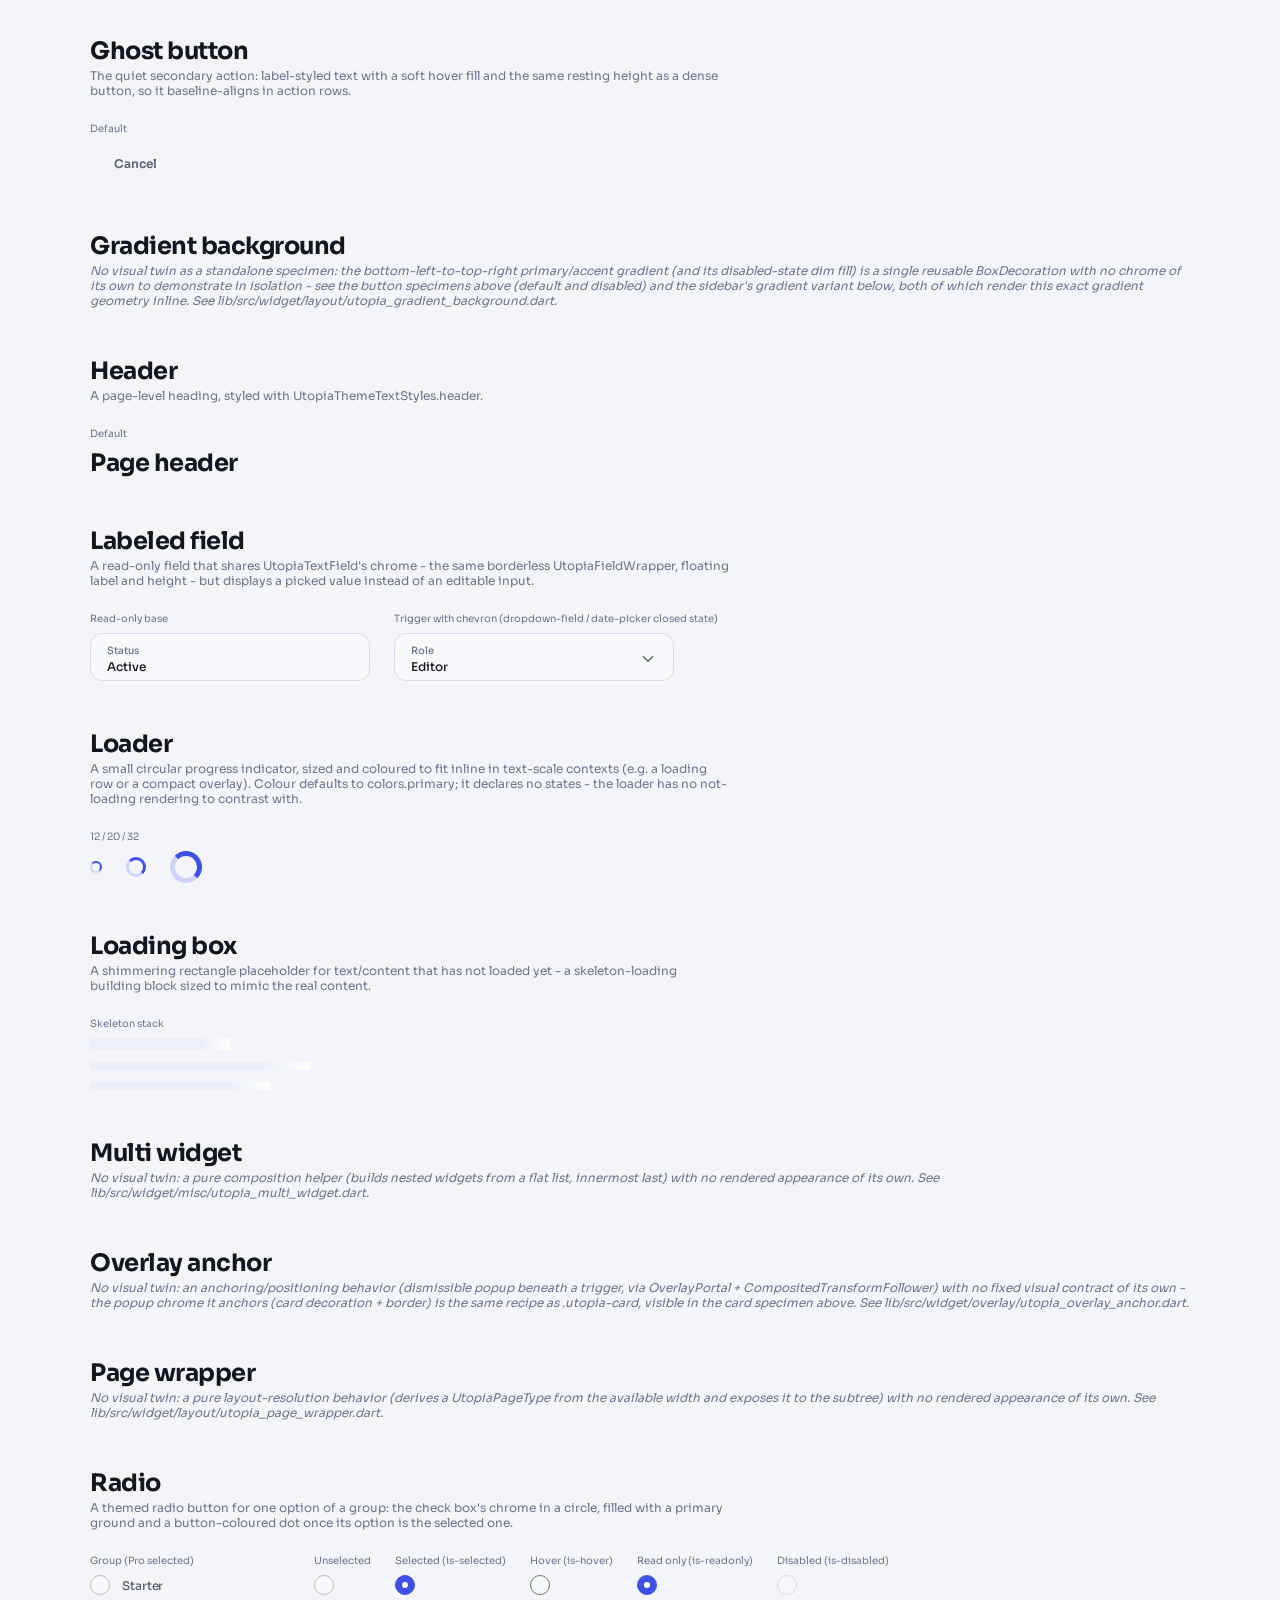
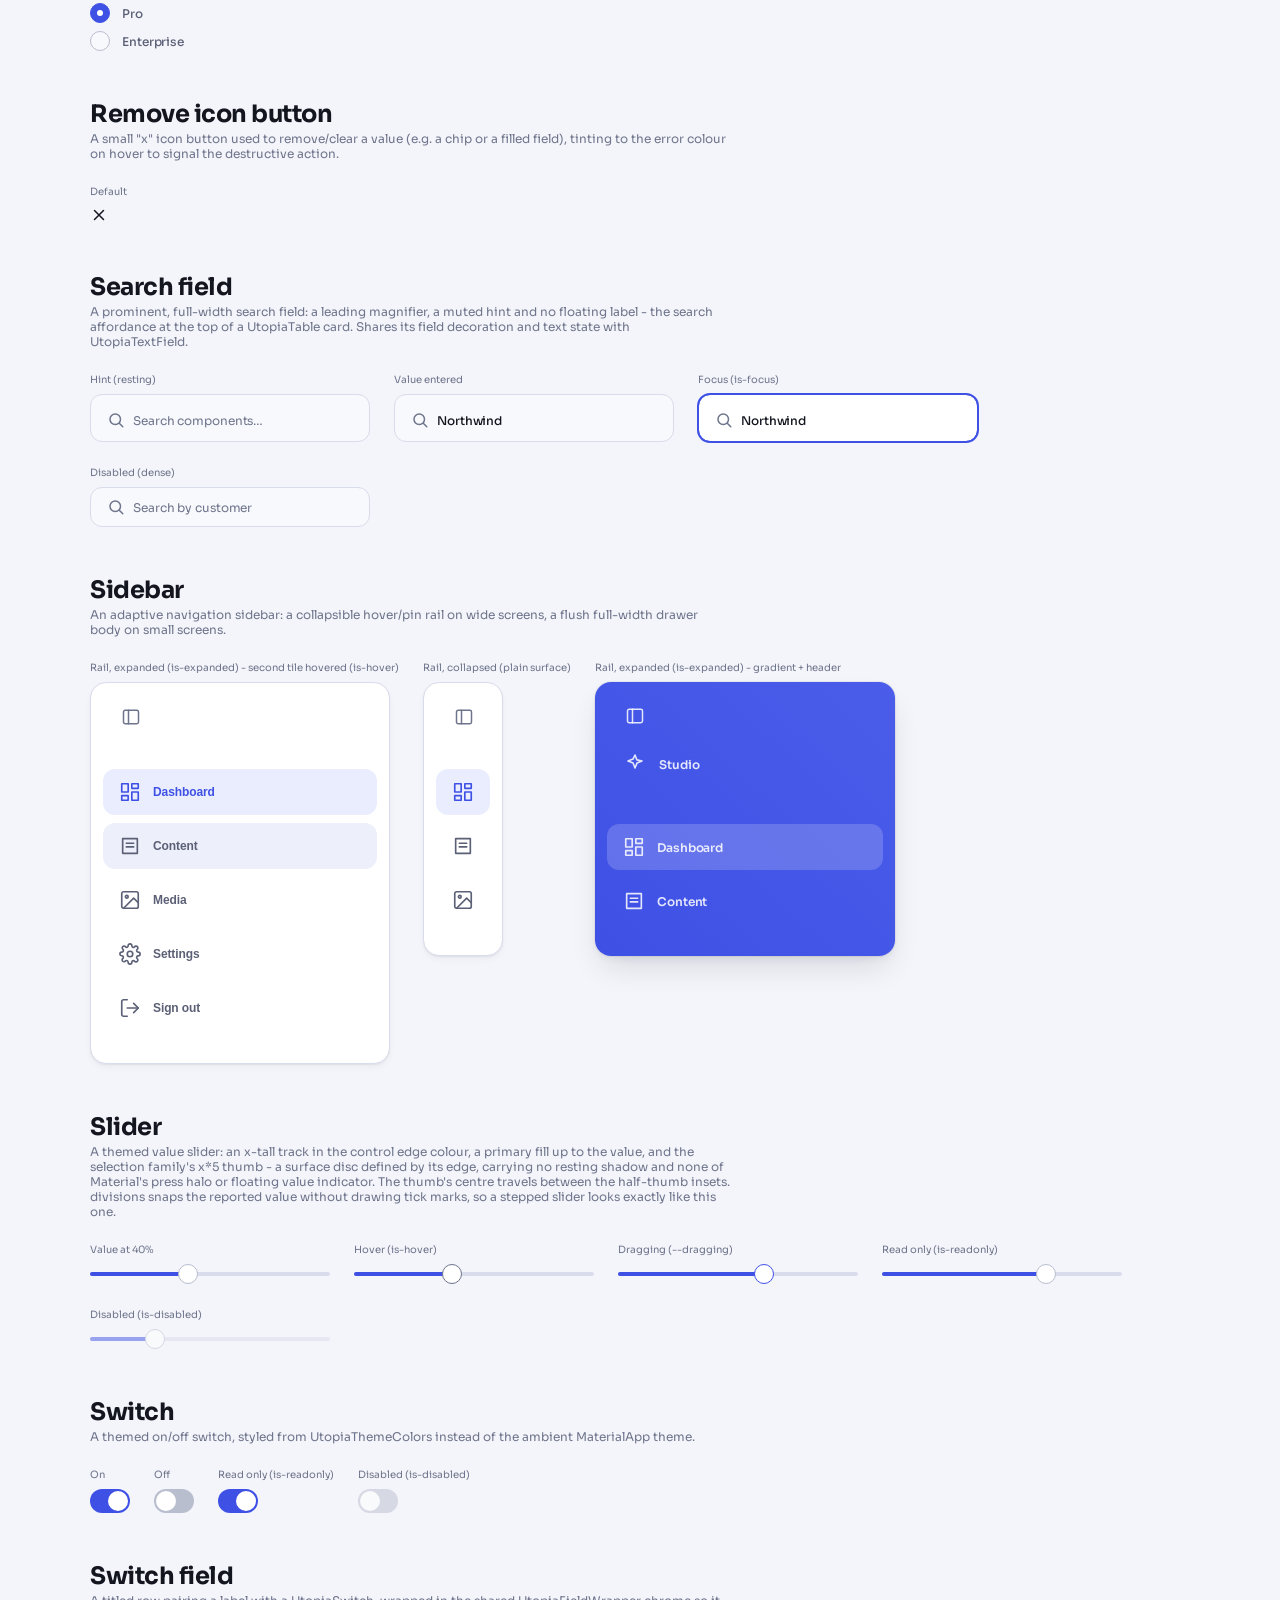
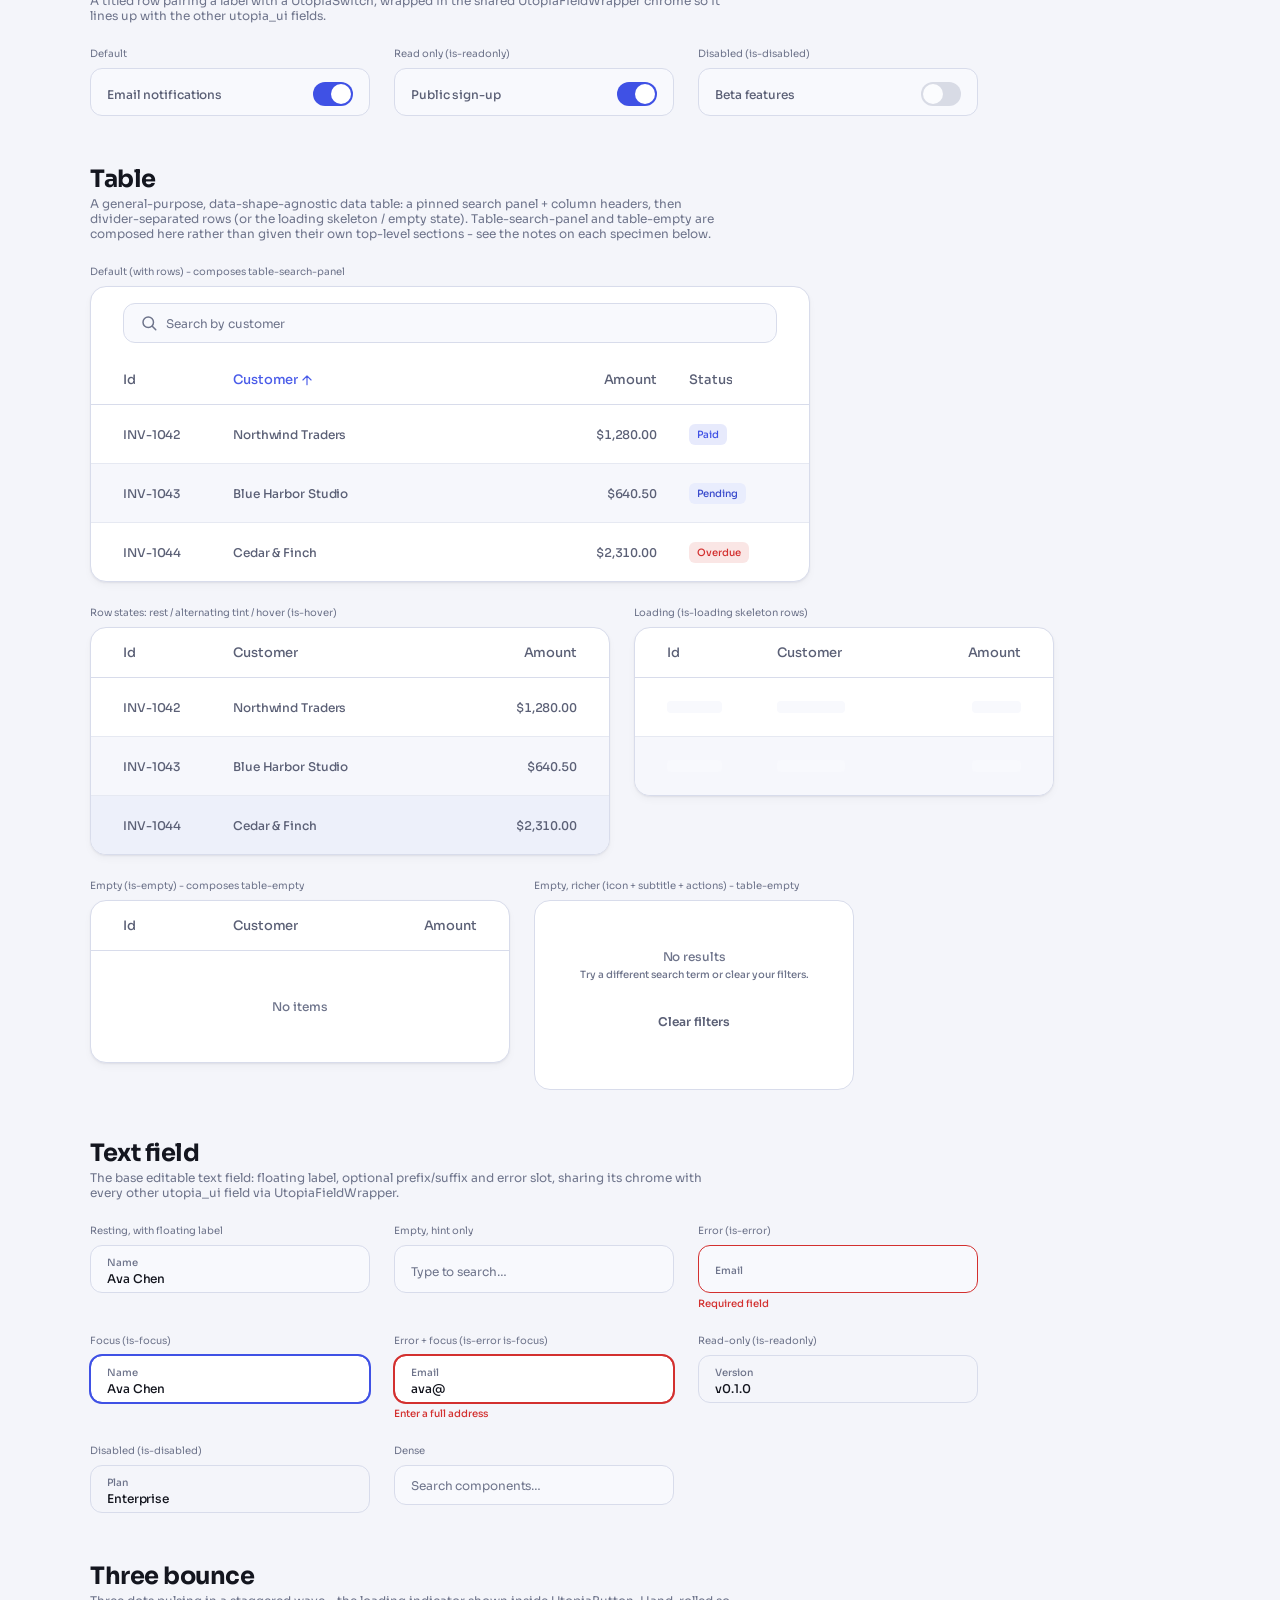
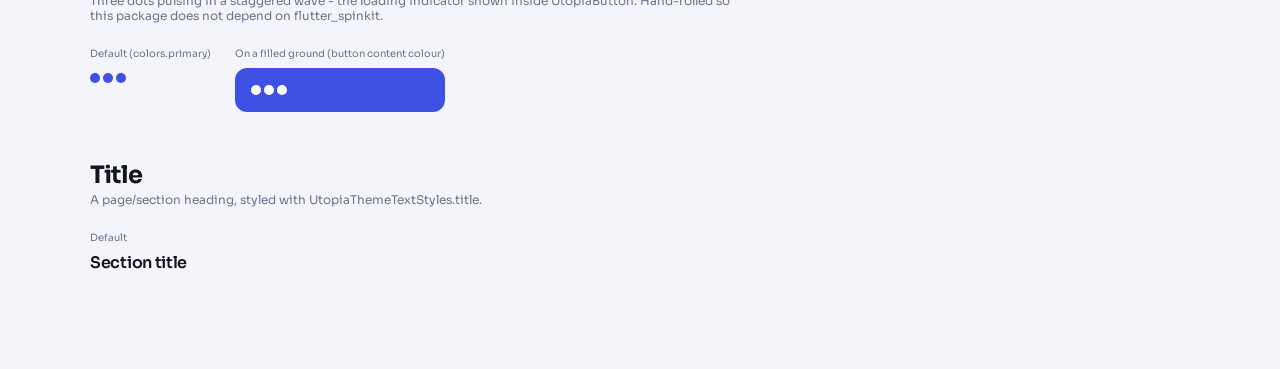
==== commit 5c1dba50: "feat(components): themed date picker, UtopiaSlider, UtopiaLoadingBox rename Wave C of the design-v2 " ====
--- a/twin/components.html
+++ b/twin/components.html
@@ -8,13 +8,13 @@
   PHASE 2 (A5a completion): every manifest component now has either a styled
   specimen or a "no visual twin" note entry here, so id coverage is 100% both
   directions (H4 contract, ledger/A.md). Styled: button, card, check-row,
-  chip, chip-list, confirm-dialog, dialog, divider, ghost-button, header,
-  labeled-field, loader, mock-loading-box, remove-icon-button, search-field,
-  sidebar, switch, switch-field, table (+ table-empty, table-search-panel
-  composed into it), text-field, three-bounce, title. Note entries (no visual
-  twin): collapsible,
-  copyable-text, date-picker, dropdown-field, field-wrapper, form-layout,
-  gradient-background, multi-widget, overlay-anchor, page-wrapper - see
+  checkbox, chip, chip-list, confirm-dialog, date-picker, dialog, divider,
+  dropdown-field, ghost-button, header, labeled-field, loader,
+  loading-box, radio, remove-icon-button, search-field, sidebar, slider,
+  switch, switch-field, table (+ table-empty, table-search-panel composed into
+  it), text-field, three-bounce, title. Note entries (no visual twin):
+  collapsible, copyable-text, field-wrapper, form-layout, gradient-background,
+  multi-widget, overlay-anchor, page-wrapper - see
   ledger/checkpoints/A5-spec.md for the per-component rationale.
 -->
 <!doctype html>
@@ -349,12 +349,100 @@
       </p>
     </section>
 
-    <!-- data-utopia-id="date-picker" - manifest index 9 (no visual twin) -->
+    <!-- data-utopia-id="date-picker" - manifest index 9 -->
     <section class="twin-section" data-utopia-id="date-picker">
       <h2 class="twin-section__name">Date picker</h2>
-      <p class="twin-note" data-utopia-id="date-picker">
-        No visual twin: the closed trigger state is a plain UtopiaLabeledField (see the labeled-field specimen below for that shared chrome) with a calendar icon suffix; the component's own visual contract is the open popover calendar grid, which composes overlay-anchor and is behavior-heavy (month navigation, day selection) rather than a fixed layout worth a bespoke static specimen. See lib/src/widget/date_picker/utopia_date_picker.dart.
-      </p>
+      <p class="twin-section__description">
+        A tap-to-open date field. The closed trigger is a labeled-field (same chrome, same row - see the labeled-field specimens below) carrying a permanent calendar affordance, plus a clear affordance only when there is a date to clear. The trigger is a real focus stop, so focus and open both render as the shared field focus ring. The open calendar itself has no static specimen: the grid is Material's own CalendarDatePicker, restyled from the theme through utopiaDatePickerMaterialTheme, and mirroring its metrics in CSS would mean inventing values this system does not own.
+      </p>
+      <div class="twin-specimens">
+        <div class="twin-specimen">
+          <span class="twin-specimen__label">Empty - calendar affordance only</span>
+          <div class="utopia-date-picker" data-utopia-id="date-picker" style="width: 280px;">
+            <div class="utopia-labeled-field">
+              <div class="utopia-text-field__chrome">
+                <div class="utopia-labeled-field__row">
+                  <div class="utopia-text-field__body">
+                    <p class="utopia-text-field__hint">Expires</p>
+                  </div>
+                  <span class="utopia-labeled-field__suffix" aria-hidden="true">
+                    <svg viewBox="0 0 24 24" width="18" height="18" fill="none" stroke="currentColor" stroke-width="2" stroke-linecap="round" stroke-linejoin="round"><rect x="3" y="5" width="18" height="16" rx="2"/><line x1="16" y1="3" x2="16" y2="7"/><line x1="8" y1="3" x2="8" y2="7"/><line x1="3" y1="11" x2="21" y2="11"/></svg>
+                  </span>
+                </div>
+              </div>
+            </div>
+          </div>
+        </div>
+        <div class="twin-specimen">
+          <span class="twin-specimen__label">Picked - clear, then calendar</span>
+          <div class="utopia-date-picker" data-utopia-id="date-picker" style="width: 280px;">
+            <div class="utopia-labeled-field">
+              <div class="utopia-text-field__chrome">
+                <div class="utopia-labeled-field__row">
+                  <div class="utopia-text-field__body">
+                    <p class="utopia-text-field__label">Published</p>
+                    <p class="utopia-text-field__value">14 Mar 2026</p>
+                  </div>
+                  <span class="utopia-labeled-field__suffix">
+                    <button class="utopia-remove-icon-button" data-utopia-id="remove-icon-button" type="button" aria-label="Clear">
+                      <svg viewBox="0 0 24 24"><path d="M6 6l12 12M18 6 6 18"/></svg>
+                    </button>
+                    <span aria-hidden="true">
+                      <svg viewBox="0 0 24 24" width="18" height="18" fill="none" stroke="currentColor" stroke-width="2" stroke-linecap="round" stroke-linejoin="round"><rect x="3" y="5" width="18" height="16" rx="2"/><line x1="16" y1="3" x2="16" y2="7"/><line x1="8" y1="3" x2="8" y2="7"/><line x1="3" y1="11" x2="21" y2="11"/></svg>
+                    </span>
+                  </span>
+                </div>
+              </div>
+            </div>
+          </div>
+        </div>
+        <div class="twin-specimen">
+          <span class="twin-specimen__label">Focus (is-focus)</span>
+          <div class="utopia-date-picker is-focus" data-utopia-id="date-picker" style="width: 280px;">
+            <div class="utopia-labeled-field">
+              <div class="utopia-text-field__chrome">
+                <div class="utopia-labeled-field__row">
+                  <div class="utopia-text-field__body">
+                    <p class="utopia-text-field__label">Published</p>
+                    <p class="utopia-text-field__value">14 Mar 2026</p>
+                  </div>
+                  <span class="utopia-labeled-field__suffix">
+                    <button class="utopia-remove-icon-button" data-utopia-id="remove-icon-button" type="button" aria-label="Clear">
+                      <svg viewBox="0 0 24 24"><path d="M6 6l12 12M18 6 6 18"/></svg>
+                    </button>
+                    <span aria-hidden="true">
+                      <svg viewBox="0 0 24 24" width="18" height="18" fill="none" stroke="currentColor" stroke-width="2" stroke-linecap="round" stroke-linejoin="round"><rect x="3" y="5" width="18" height="16" rx="2"/><line x1="16" y1="3" x2="16" y2="7"/><line x1="8" y1="3" x2="8" y2="7"/><line x1="3" y1="11" x2="21" y2="11"/></svg>
+                    </span>
+                  </span>
+                </div>
+              </div>
+            </div>
+          </div>
+        </div>
+        <div class="twin-specimen">
+          <span class="twin-specimen__label">Open (is-open) - trigger while its calendar is up</span>
+          <div class="utopia-date-picker is-open" data-utopia-id="date-picker" style="width: 280px;">
+            <div class="utopia-labeled-field">
+              <div class="utopia-text-field__chrome">
+                <div class="utopia-labeled-field__row">
+                  <div class="utopia-text-field__body">
+                    <p class="utopia-text-field__label">Published</p>
+                    <p class="utopia-text-field__value">14 Mar 2026</p>
+                  </div>
+                  <span class="utopia-labeled-field__suffix">
+                    <button class="utopia-remove-icon-button" data-utopia-id="remove-icon-button" type="button" aria-label="Clear">
+                      <svg viewBox="0 0 24 24"><path d="M6 6l12 12M18 6 6 18"/></svg>
+                    </button>
+                    <span aria-hidden="true">
+                      <svg viewBox="0 0 24 24" width="18" height="18" fill="none" stroke="currentColor" stroke-width="2" stroke-linecap="round" stroke-linejoin="round"><rect x="3" y="5" width="18" height="16" rx="2"/><line x1="16" y1="3" x2="16" y2="7"/><line x1="8" y1="3" x2="8" y2="7"/><line x1="3" y1="11" x2="21" y2="11"/></svg>
+                    </span>
+                  </span>
+                </div>
+              </div>
+            </div>
+          </div>
+        </div>
+      </div>
     </section>
 
     <!-- data-utopia-id="dialog" - manifest index 10 -->
@@ -566,9 +654,9 @@
       </div>
     </section>
 
-    <!-- data-utopia-id="mock-loading-box" - manifest index 20 -->
-    <section class="twin-section" data-utopia-id="mock-loading-box">
-      <h2 class="twin-section__name">Mock loading box</h2>
+    <!-- data-utopia-id="loading-box" - manifest index 20 -->
+    <section class="twin-section" data-utopia-id="loading-box">
+      <h2 class="twin-section__name">Loading box</h2>
       <p class="twin-section__description">
         A shimmering rectangle placeholder for text/content that has not loaded yet - a skeleton-loading building block sized to mimic the real content.
       </p>
@@ -576,9 +664,9 @@
         <div class="twin-specimen">
           <span class="twin-specimen__label">Skeleton stack</span>
           <div style="display: flex; flex-direction: column; gap: 12px; width: 220px;">
-            <span class="utopia-mock-loading-box" data-utopia-id="mock-loading-box" style="height: 12px; width: 140px;"></span>
-            <span class="utopia-mock-loading-box" data-utopia-id="mock-loading-box" style="height: 8px; width: 220px;"></span>
-            <span class="utopia-mock-loading-box" data-utopia-id="mock-loading-box" style="height: 8px; width: 180px;"></span>
+            <span class="utopia-loading-box" data-utopia-id="loading-box" style="height: 12px; width: 140px;"></span>
+            <span class="utopia-loading-box" data-utopia-id="loading-box" style="height: 8px; width: 220px;"></span>
+            <span class="utopia-loading-box" data-utopia-id="loading-box" style="height: 8px; width: 180px;"></span>
           </div>
         </div>
       </div>
@@ -835,7 +923,57 @@
       </div>
     </section>
 
-    <!-- data-utopia-id="switch" - manifest index 28 -->
+    <!-- data-utopia-id="slider" - manifest index 28 -->
+    <section class="twin-section" data-utopia-id="slider">
+      <h2 class="twin-section__name">Slider</h2>
+      <p class="twin-section__description">
+        A themed value slider: an x-tall track in the control edge colour, a primary fill up to the value, and the selection family's x*5 thumb - a surface disc defined by its edge, carrying no resting shadow and none of Material's press halo or floating value indicator. The thumb's centre travels between the half-thumb insets. divisions snaps the reported value without drawing tick marks, so a stepped slider looks exactly like this one.
+      </p>
+      <div class="twin-specimens">
+        <div class="twin-specimen">
+          <span class="twin-specimen__label">Value at 40%</span>
+          <div class="utopia-slider" data-utopia-id="slider" style="width: 240px; --twin-slider-fraction: 0.4;">
+            <span class="utopia-slider__track"></span>
+            <span class="utopia-slider__fill"></span>
+            <span class="utopia-slider__thumb"></span>
+          </div>
+        </div>
+        <div class="twin-specimen">
+          <span class="twin-specimen__label">Hover (is-hover)</span>
+          <div class="utopia-slider is-hover" data-utopia-id="slider" style="width: 240px; --twin-slider-fraction: 0.4;">
+            <span class="utopia-slider__track"></span>
+            <span class="utopia-slider__fill"></span>
+            <span class="utopia-slider__thumb"></span>
+          </div>
+        </div>
+        <div class="twin-specimen">
+          <span class="twin-specimen__label">Dragging (--dragging)</span>
+          <div class="utopia-slider utopia-slider--dragging" data-utopia-id="slider" style="width: 240px; --twin-slider-fraction: 0.62;">
+            <span class="utopia-slider__track"></span>
+            <span class="utopia-slider__fill"></span>
+            <span class="utopia-slider__thumb"></span>
+          </div>
+        </div>
+        <div class="twin-specimen">
+          <span class="twin-specimen__label">Read only (is-readonly)</span>
+          <div class="utopia-slider is-readonly" data-utopia-id="slider" style="width: 240px; --twin-slider-fraction: 0.7;">
+            <span class="utopia-slider__track"></span>
+            <span class="utopia-slider__fill"></span>
+            <span class="utopia-slider__thumb"></span>
+          </div>
+        </div>
+        <div class="twin-specimen">
+          <span class="twin-specimen__label">Disabled (is-disabled)</span>
+          <div class="utopia-slider is-disabled" data-utopia-id="slider" style="width: 240px; --twin-slider-fraction: 0.25;">
+            <span class="utopia-slider__track"></span>
+            <span class="utopia-slider__fill"></span>
+            <span class="utopia-slider__thumb"></span>
+          </div>
+        </div>
+      </div>
+    </section>
+
+    <!-- data-utopia-id="switch" - manifest index 29 -->
     <section class="twin-section" data-utopia-id="switch">
       <h2 class="twin-section__name">Switch</h2>
       <p class="twin-section__description">
@@ -861,7 +999,7 @@
       </div>
     </section>
 
-    <!-- data-utopia-id="switch-field" - manifest index 29 -->
+    <!-- data-utopia-id="switch-field" - manifest index 30 -->
     <section class="twin-section" data-utopia-id="switch-field">
       <h2 class="twin-section__name">Switch field</h2>
       <p class="twin-section__description">
@@ -892,9 +1030,9 @@
       </div>
     </section>
 
-    <!-- data-utopia-id="table" - manifest index 30 -->
-    <!-- data-utopia-id="table-empty" - manifest index 31 (composed: empty state within this section) -->
-    <!-- data-utopia-id="table-search-panel" - manifest index 32 (composed: search panel within this section) -->
+    <!-- data-utopia-id="table" - manifest index 31 -->
+    <!-- data-utopia-id="table-empty" - manifest index 32 (composed: empty state within this section) -->
+    <!-- data-utopia-id="table-search-panel" - manifest index 33 (composed: search panel within this section) -->
     <section class="twin-section" data-utopia-id="table">
       <h2 class="twin-section__name">Table</h2>
       <p class="twin-section__description">
@@ -1037,7 +1175,7 @@
       </div>
     </section>
 
-    <!-- data-utopia-id="text-field" - manifest index 33 -->
+    <!-- data-utopia-id="text-field" - manifest index 34 -->
     <section class="twin-section" data-utopia-id="text-field">
       <h2 class="twin-section__name">Text field</h2>
       <p class="twin-section__description">
@@ -1134,7 +1272,7 @@
       </div>
     </section>
 
-    <!-- data-utopia-id="three-bounce" - manifest index 34 -->
+    <!-- data-utopia-id="three-bounce" - manifest index 35 -->
     <section class="twin-section" data-utopia-id="three-bounce">
       <h2 class="twin-section__name">Three bounce</h2>
       <p class="twin-section__description">
@@ -1162,7 +1300,7 @@
       </div>
     </section>
 
-    <!-- data-utopia-id="title" - manifest index 35 -->
+    <!-- data-utopia-id="title" - manifest index 36 -->
     <section class="twin-section" data-utopia-id="title">
       <h2 class="twin-section__name">Title</h2>
       <p class="twin-section__description">
--- a/twin/tokens.css
+++ b/twin/tokens.css
@@ -83,7 +83,7 @@
   --utopia-text-style-button-font-weight: 600;
   --utopia-text-style-button-letter-spacing: -0.1px;
   --utopia-text-style-button-color: #ffffff;
-  --utopia-theme-border-radius: var(--utopia-radius-md);
+  --utopia-theme-border-radius: var(--utopia-radius-lg);
   --utopia-theme-card-radius: var(--utopia-radius-xl);
   --utopia-theme-field-content-padding-top: 8px;
   --utopia-theme-field-content-padding-right: var(--utopia-spacing-lg);
--- a/twin/components.css
+++ b/twin/components.css
@@ -9,7 +9,7 @@
    chip, chip-list, confirm-dialog, dialog, divider, labeled-field, loader,
    search-field, sidebar, switch, table (+ table-empty, table-search-panel),
    text-field, title) plus the small tier-2 components that reuse existing
-   chrome (switch-field, remove-icon-button, three-bounce, mock-loading-box).
+   chrome (switch-field, remove-icon-button, three-bounce, loading-box).
    Rules are grouped by component, in manifest order; each group's header
    comment names the component's Dart source under lib/src/widget/. */
 
@@ -754,11 +754,15 @@
   min-width: 0;
 }
 
+/* The suffix slot paints on the body text colour, not on the hint colour:
+   Flutter draws the dropdown chevron and the date picker's calendar icon with
+   textStyles.text.color, so the affordance reads as part of the value it sits
+   next to rather than as placeholder furniture. */
 .utopia-labeled-field__suffix {
   flex: 0 0 auto;
   display: inline-flex;
   align-items: center;
-  color: var(--utopia-color-hint);
+  color: var(--utopia-text-style-text-color);
 }
 
 /* ---------------------------------------------------------------------- */
@@ -771,6 +775,44 @@
    so both states take the shared field focus ring - one rule, two names. */
 .utopia-dropdown-field.is-focus .utopia-text-field__chrome,
 .utopia-dropdown-field.is-open .utopia-text-field__chrome {
+  background-color: var(--utopia-color-surface);
+  border-color: var(--utopia-color-primary);
+  outline: var(--utopia-border-thick) solid var(--utopia-color-primary);
+  outline-offset: calc(-1 * var(--utopia-border-hairline));
+}
+
+/* ---------------------------------------------------------------------- */
+/* .utopia-date-picker - lib/src/widget/date_picker/utopia_date_picker.dart */
+/* The closed trigger IS a .utopia-labeled-field (same chrome, same row,   */
+/* same suffix slot); only the trigger's own states live here. The open    */
+/* calendar has no static twin - the grid is Material-owned.               */
+/* ---------------------------------------------------------------------- */
+
+/* State carrier only: the trigger's box comes from the .utopia-labeled-field
+   nested inside it. It is a separate element on purpose - the coverage gate
+   attributes an .is-* class to the LONGEST component id matching in the same
+   class attribute, and `labeled-field` is longer than `date-picker`, so the
+   two classes must never share one class attribute. */
+.utopia-date-picker {
+  display: block;
+  width: 100%;
+  box-sizing: border-box;
+}
+
+/* The only trigger in the system with TWO affordances in its suffix (clear +
+   calendar), so it is the only one that needs the gap between them; Flutter
+   puts a spacing.xs SizedBox in exactly the same place. Scoped here rather
+   than added to the shared .utopia-labeled-field__suffix rule, which every
+   single-affordance trigger uses. */
+.utopia-date-picker .utopia-labeled-field__suffix {
+  gap: var(--utopia-spacing-xs);
+}
+
+/* Focused, and open: an open calendar means its trigger is the active
+   control, so both states take the shared field focus ring - one rule, two
+   names, exactly as on .utopia-dropdown-field. */
+.utopia-date-picker.is-focus .utopia-text-field__chrome,
+.utopia-date-picker.is-open .utopia-text-field__chrome {
   background-color: var(--utopia-color-surface);
   border-color: var(--utopia-color-primary);
   outline: var(--utopia-border-thick) solid var(--utopia-color-primary);
@@ -827,13 +869,13 @@
 }
 
 /* ---------------------------------------------------------------------- */
-/* .utopia-mock-loading-box - lib/src/widget/loading/utopia_mock_loading_box.dart */
+/* .utopia-loading-box - lib/src/widget/loading/utopia_loading_box.dart     */
 /* ---------------------------------------------------------------------- */
 
 /* Shimmer.fromColors(baseColor: colors.field, highlightColor: colors.field at
    20% alpha) sweeping over a colors.canvas box - approximated with a CSS
    gradient sweep animation (shimmer package itself is not vendored here). */
-.utopia-mock-loading-box {
+.utopia-loading-box {
   display: block;
   background-color: var(--utopia-color-hover);
   background-image: linear-gradient(
@@ -843,10 +885,10 @@
     var(--utopia-color-hover) 60%
   );
   background-size: 200% 100%;
-  animation: utopia-mock-loading-shimmer 1400ms ease-in-out infinite; /* utopia-literal-ok: mirrors Dart constant Shimmer default period (package default 1500ms, matched to the twin's three-bounce cadence for a consistent loading rhythm) */
-}
-
-@keyframes utopia-mock-loading-shimmer {
+  animation: utopia-loading-box-shimmer 1400ms ease-in-out infinite; /* utopia-literal-ok: mirrors Dart constant Shimmer default period (package default 1500ms, matched to the twin's three-bounce cadence for a consistent loading rhythm) */
+}
+
+@keyframes utopia-loading-box-shimmer {
   0% { background-position: 100% 0; }
   100% { background-position: -100% 0; }
 }
@@ -1260,6 +1302,103 @@
 }
 
 /* ---------------------------------------------------------------------- */
+/* .utopia-slider - lib/src/widget/slider/utopia_slider.dart               */
+/* ---------------------------------------------------------------------- */
+
+/* The Dart resolves one number - (value - min) / (max - min) - and lays the
+   fill and the thumb out from it. The twin takes that same fraction from the
+   specimen as --twin-slider-fraction (0..1) and runs the identical
+   arithmetic in calc(): the thumb's centre travels between the half-thumb
+   insets, and the fill runs from the left edge to that centre. The custom
+   property is page-local (--twin-*, like the .twin-* page chrome), not a
+   token: it carries a specimen's value, not a design decision. */
+
+.utopia-slider {
+  box-sizing: border-box;
+  position: relative;
+  display: block;
+  height: 20px; /* utopia-literal-ok: mirrors UtopiaSlider thumb extent = tokens.x*5, which is the control's full height */
+  cursor: pointer;
+}
+
+.utopia-slider__track {
+  position: absolute;
+  top: 50%;
+  left: 0;
+  right: 0;
+  height: 4px; /* utopia-literal-ok: mirrors UtopiaSlider track height = tokens.x */
+  transform: translateY(-50%);
+  border-radius: var(--utopia-radius-full);
+  background-color: var(--utopia-color-border);
+}
+
+/* The resting track is the control-class edge colour, not the divider: a
+   slider is a control, and its unfilled remainder is that control's outline
+   laid flat. */
+.utopia-slider__fill {
+  position: absolute;
+  top: 50%;
+  left: 0;
+  width: calc(10px + var(--twin-slider-fraction, 0) * (100% - 20px)); /* utopia-literal-ok: 10px = half thumb (tokens.x*2.5), 20px = thumb extent (tokens.x*5) - the Dart's centre = thumbRadius + fraction * (width - thumbExtent) */
+  height: 4px; /* utopia-literal-ok: mirrors UtopiaSlider track height = tokens.x */
+  transform: translateY(-50%);
+  border-radius: var(--utopia-radius-full);
+  background-color: var(--utopia-color-primary);
+  transition: width var(--utopia-duration-sm) ease;
+}
+
+/* No resting shadow: controls in this system are defined by their edge, and
+   the thumb is no exception (Material's would carry both a shadow and a press
+   halo). */
+.utopia-slider__thumb {
+  box-sizing: border-box;
+  position: absolute;
+  top: 0;
+  left: calc(10px + var(--twin-slider-fraction, 0) * (100% - 20px)); /* utopia-literal-ok: 10px = half thumb (tokens.x*2.5), 20px = thumb extent (tokens.x*5) - same centre as the fill's end */
+  width: 20px; /* utopia-literal-ok: mirrors UtopiaSlider thumb extent = tokens.x*5 */
+  height: 20px; /* utopia-literal-ok: mirrors UtopiaSlider thumb extent = tokens.x*5 */
+  transform: translateX(-50%);
+  border: var(--utopia-border-thin) solid var(--utopia-color-disabled);
+  border-radius: var(--utopia-radius-full);
+  background-color: var(--utopia-color-surface);
+  transition: left var(--utopia-duration-sm) ease, border-color var(--utopia-duration-xs) ease;
+}
+
+/* The edge takes the step, exactly as on the fields and the selection
+   controls: hint under the cursor. */
+.utopia-slider:hover .utopia-slider__thumb,
+.utopia-slider.is-hover .utopia-slider__thumb {
+  border-color: var(--utopia-color-hint);
+}
+
+/* The drag rendering: the thumb's edge goes primary while the pointer holds
+   the value. A BEM modifier rather than an .is-* class - dragging is a
+   transient pointer state with no entry in the manifest's closed state
+   vocabulary, and validate_twin's state-parity gate warns about any .is-*
+   class with no matching manifest state (same reasoning as
+   .utopia-checkbox--indeterminate). */
+.utopia-slider.utopia-slider--dragging .utopia-slider__thumb,
+.utopia-slider.utopia-slider--dragging:hover .utopia-slider__thumb {
+  border-color: var(--utopia-color-primary);
+}
+
+/* Neither an inert slider nor a faded one is interactive, so neither takes
+   the hover step - the Dart gates it on `interactive && hovering`. */
+.utopia-slider.is-readonly,
+.utopia-slider.is-disabled {
+  cursor: default;
+}
+
+.utopia-slider.is-readonly:hover .utopia-slider__thumb,
+.utopia-slider.is-disabled:hover .utopia-slider__thumb {
+  border-color: var(--utopia-color-disabled);
+}
+
+.utopia-slider.is-disabled {
+  opacity: 0.5; /* mirrors UtopiaSlider disabled fade (onChanged == null, not readOnly) */
+}
+
+/* ---------------------------------------------------------------------- */
 /* .utopia-switch - lib/src/widget/switch/utopia_switch.dart               */
 /* ---------------------------------------------------------------------- */
 
@@ -1552,7 +1691,7 @@
 }
 
 .utopia-table__skeleton-bar {
-  height: 12px; /* utopia-literal-ok: specimen skeleton bar height; UtopiaMockLoadingBox size is caller-supplied */
+  height: 12px; /* utopia-literal-ok: specimen skeleton bar height; UtopiaLoadingBox size is caller-supplied */
   width: 60%;
   border-radius: var(--utopia-radius-xs);
   background-color: var(--utopia-color-field);
